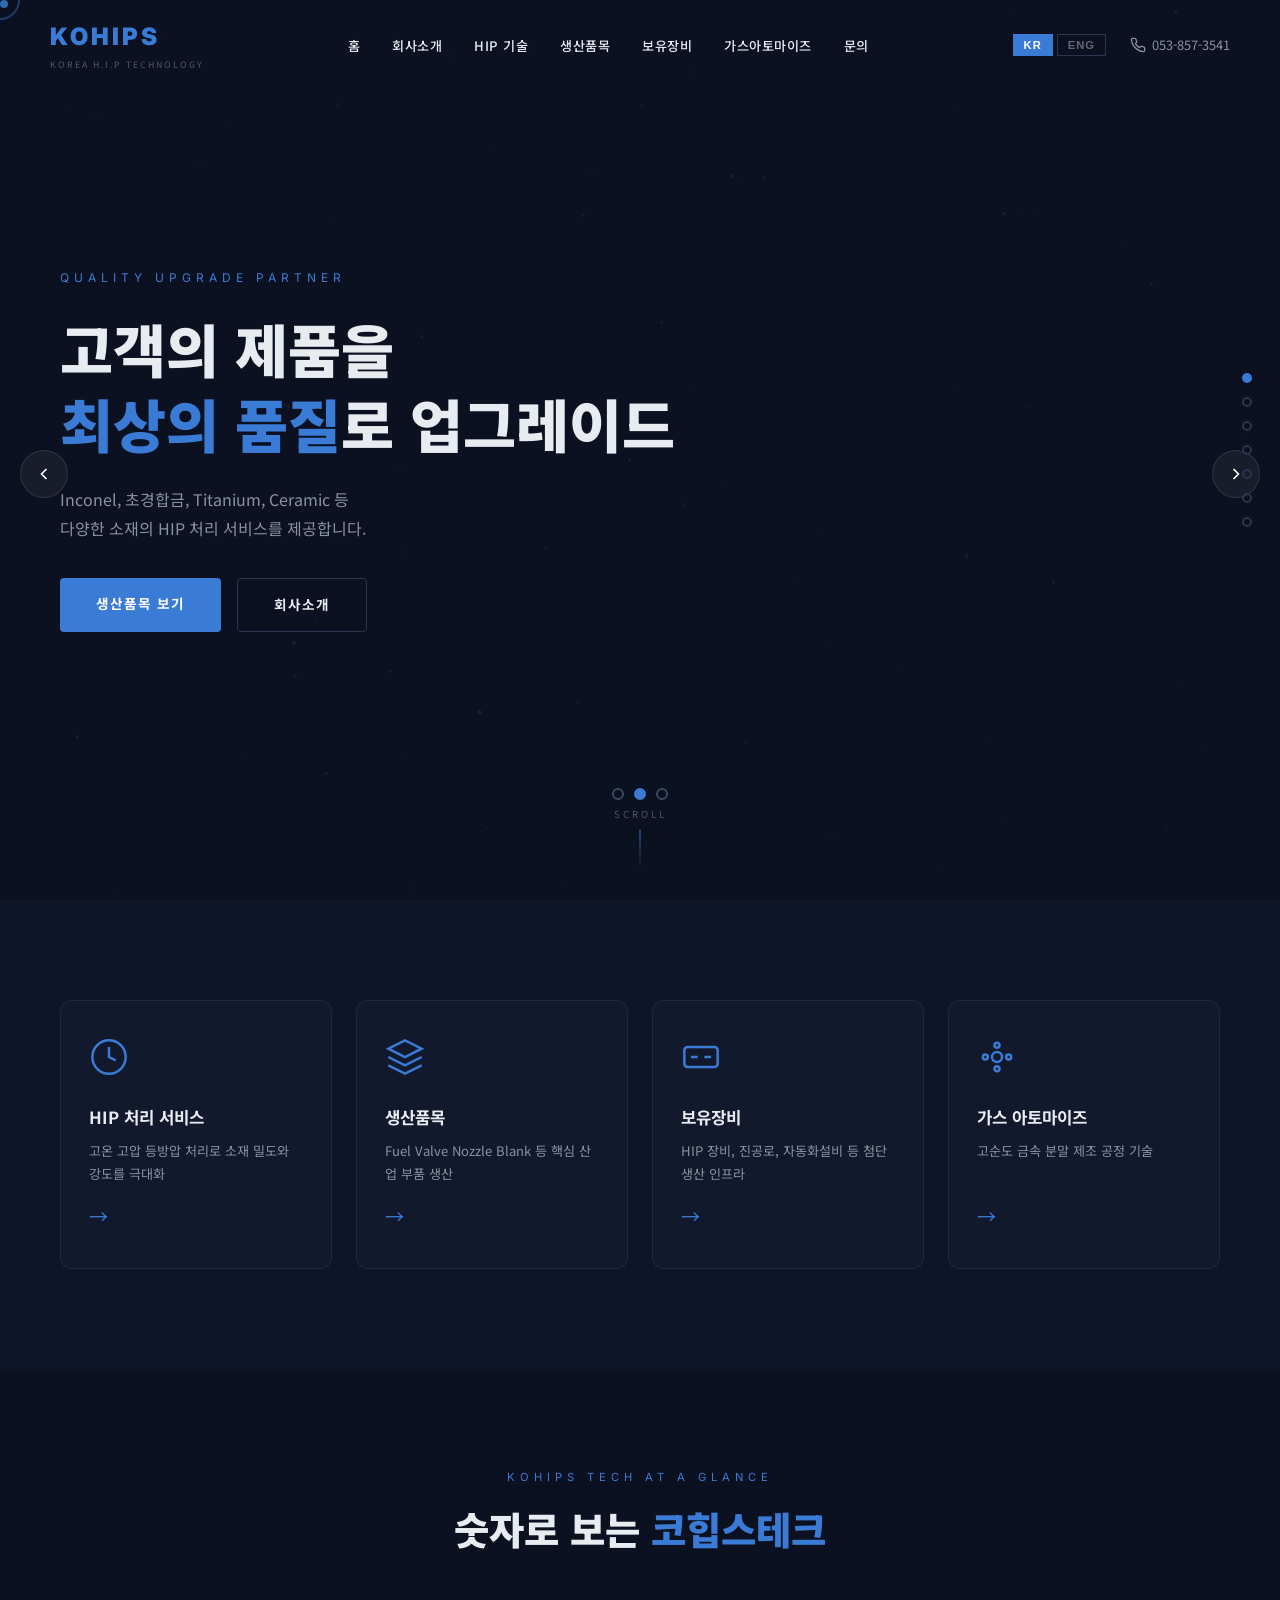
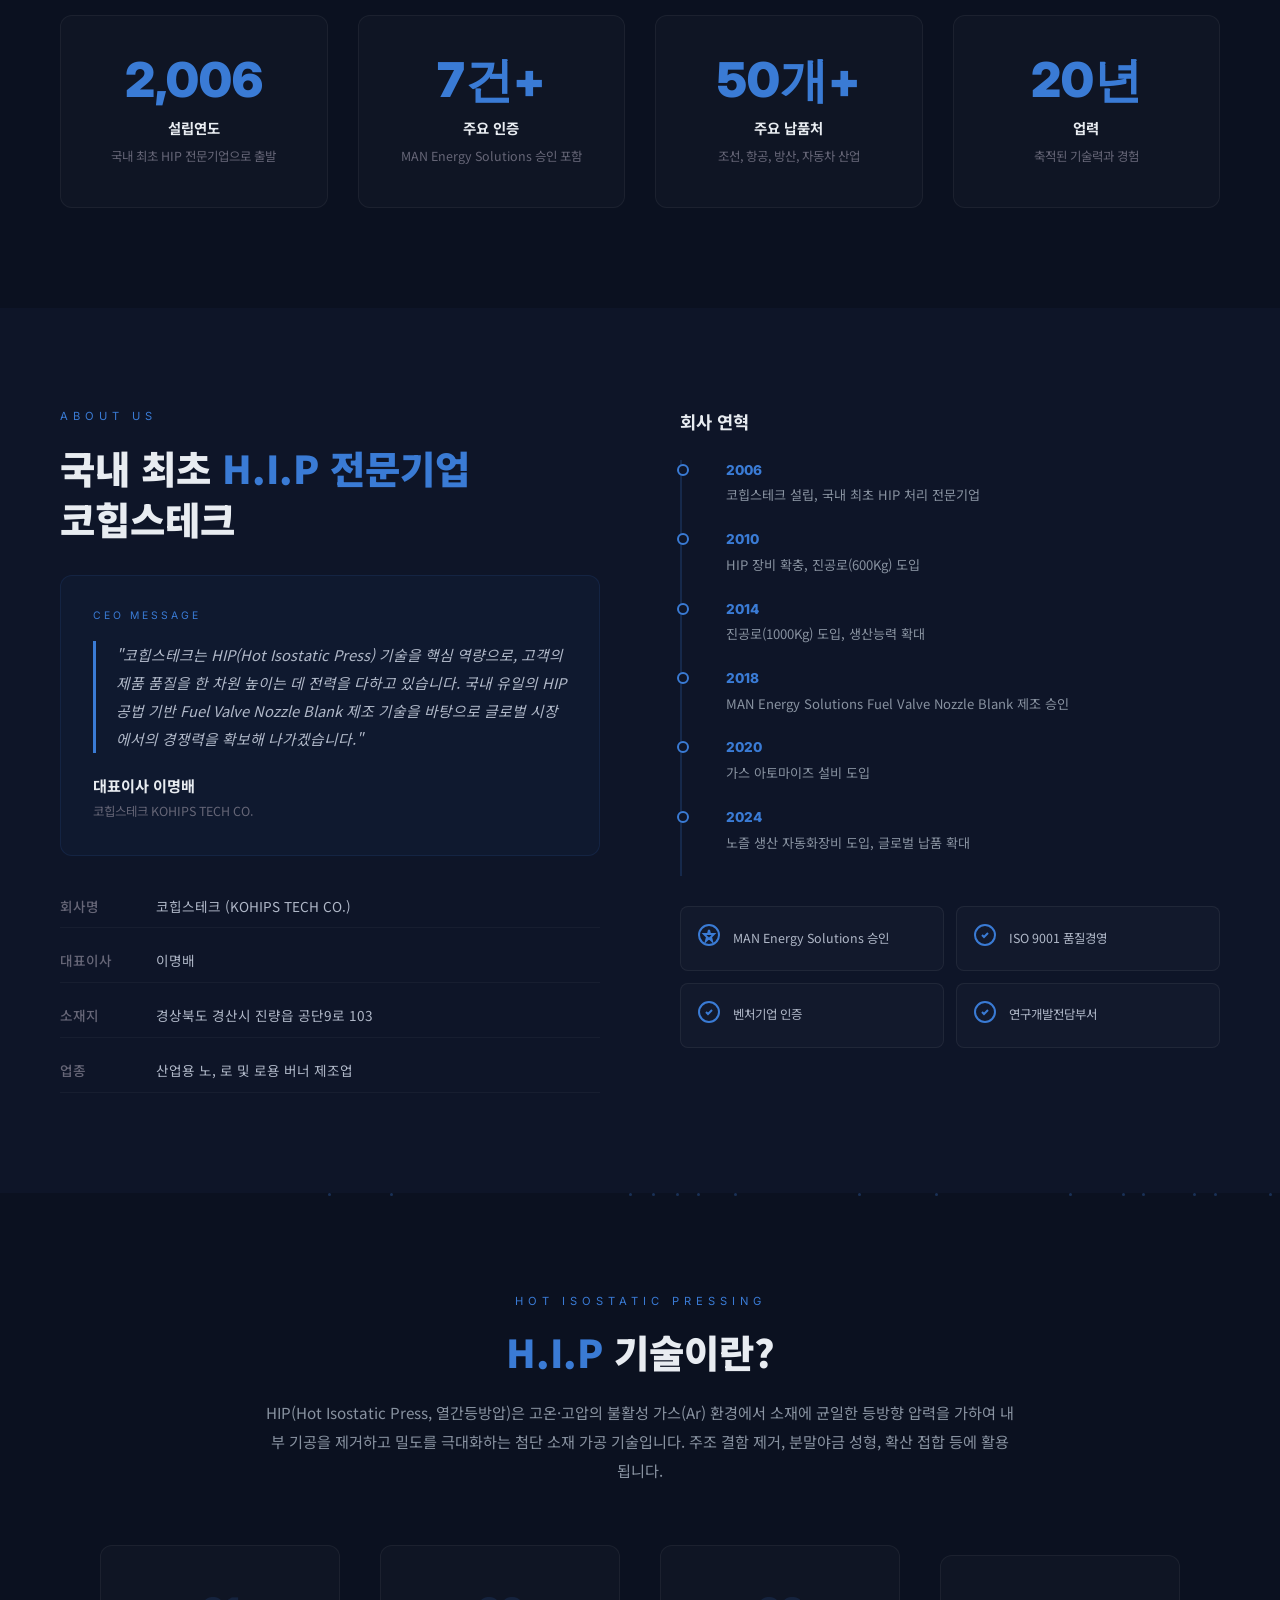
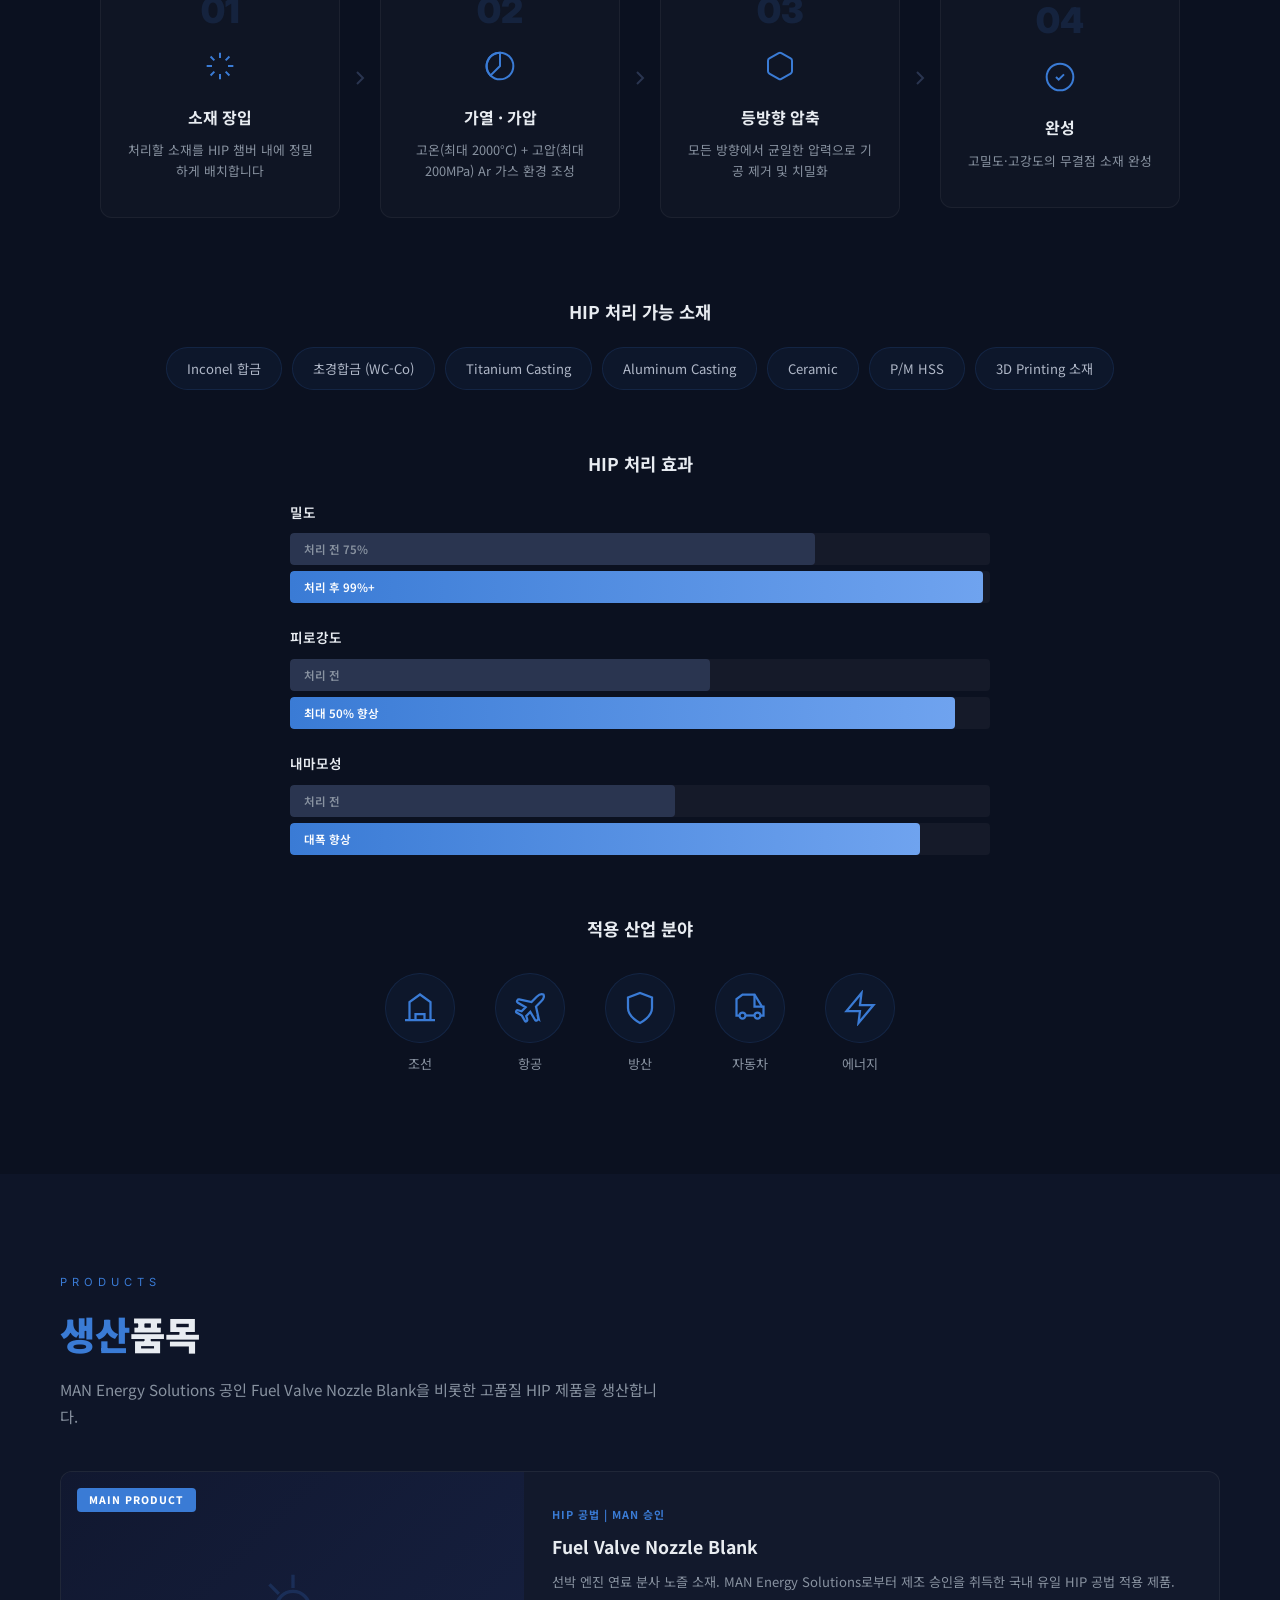
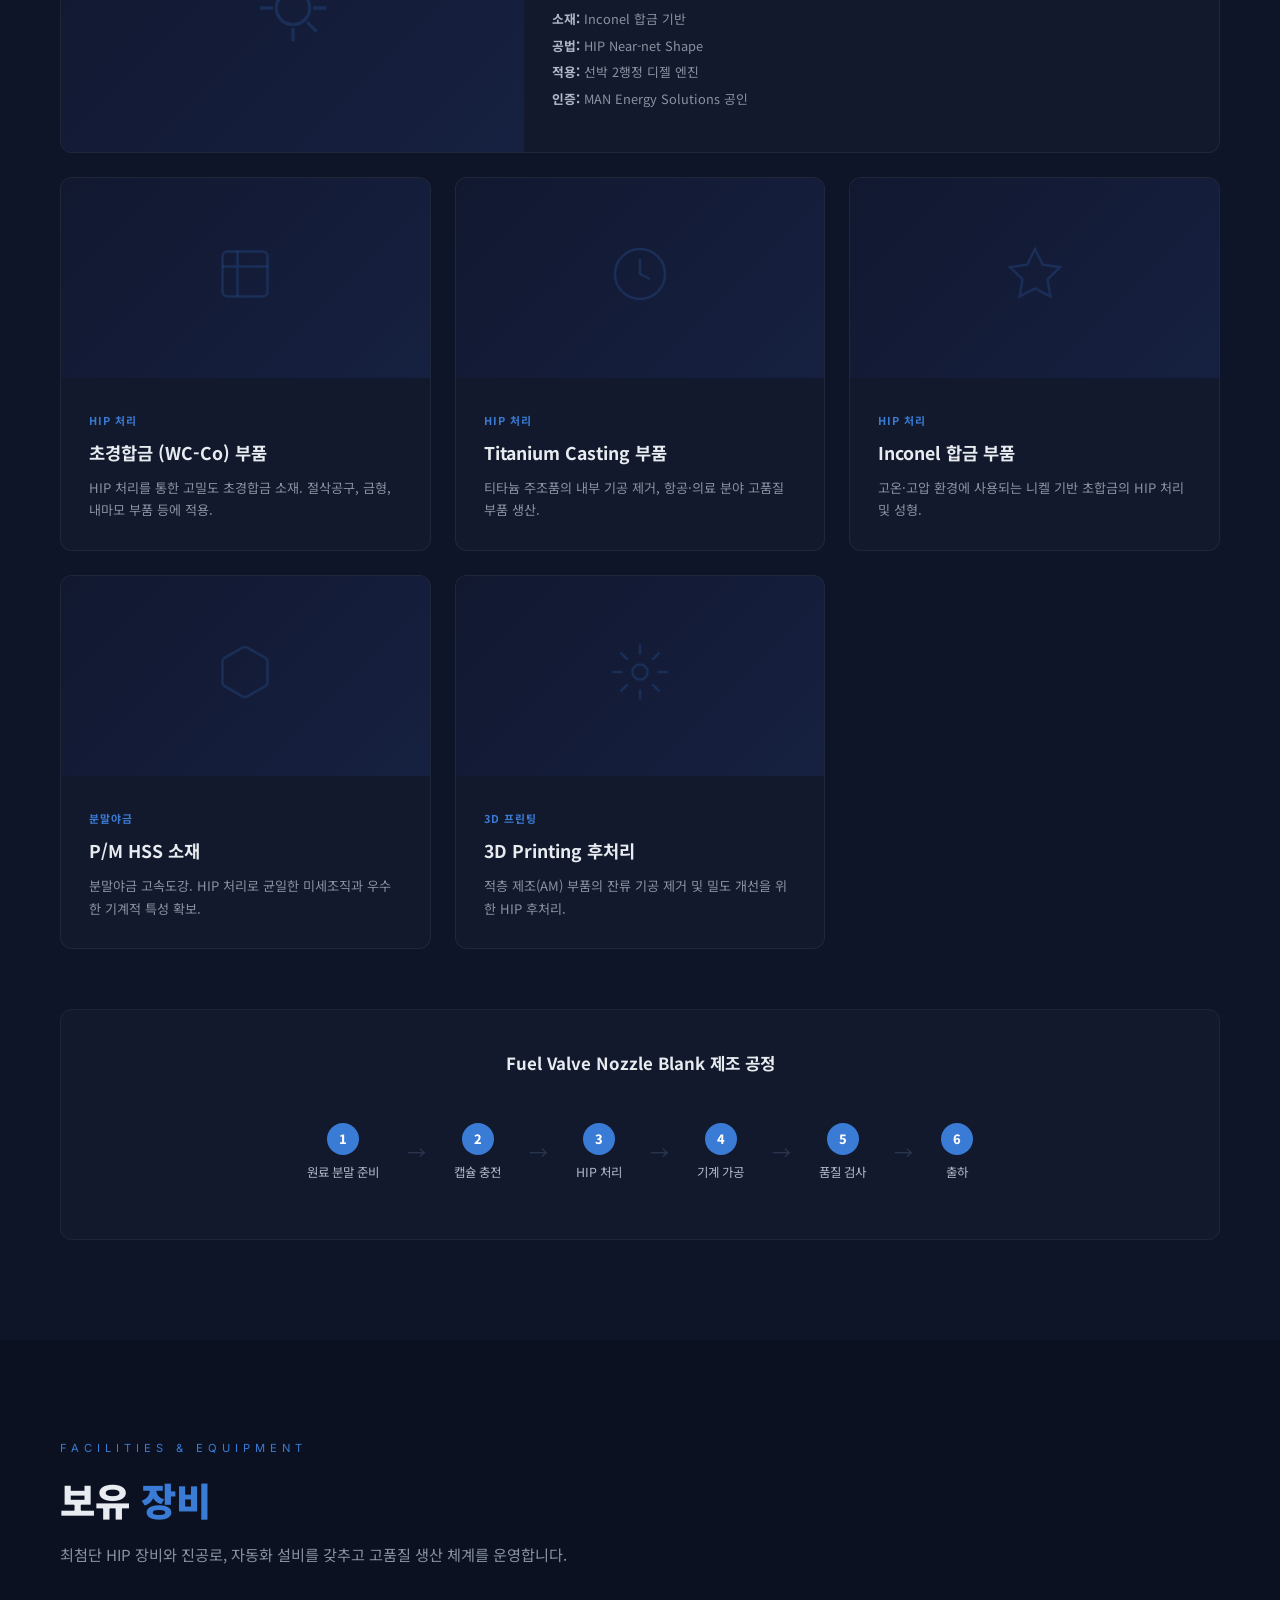
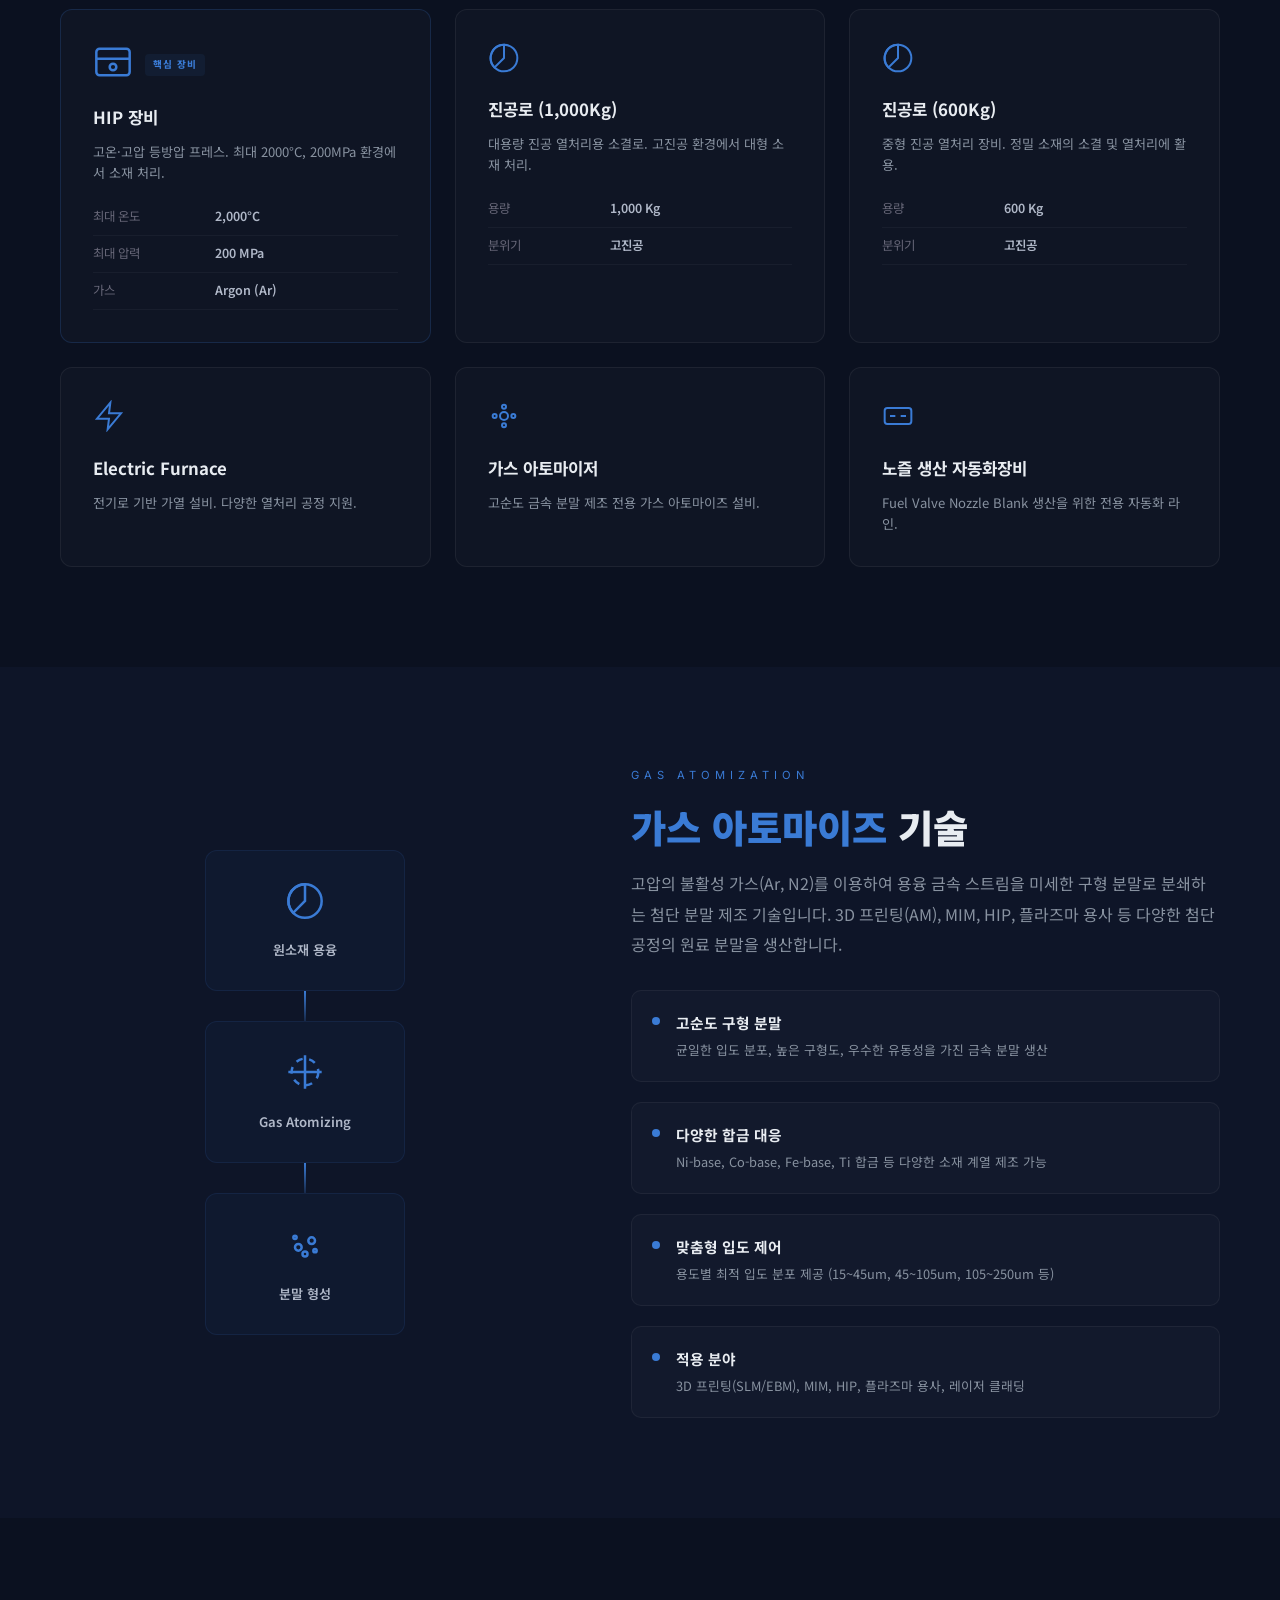
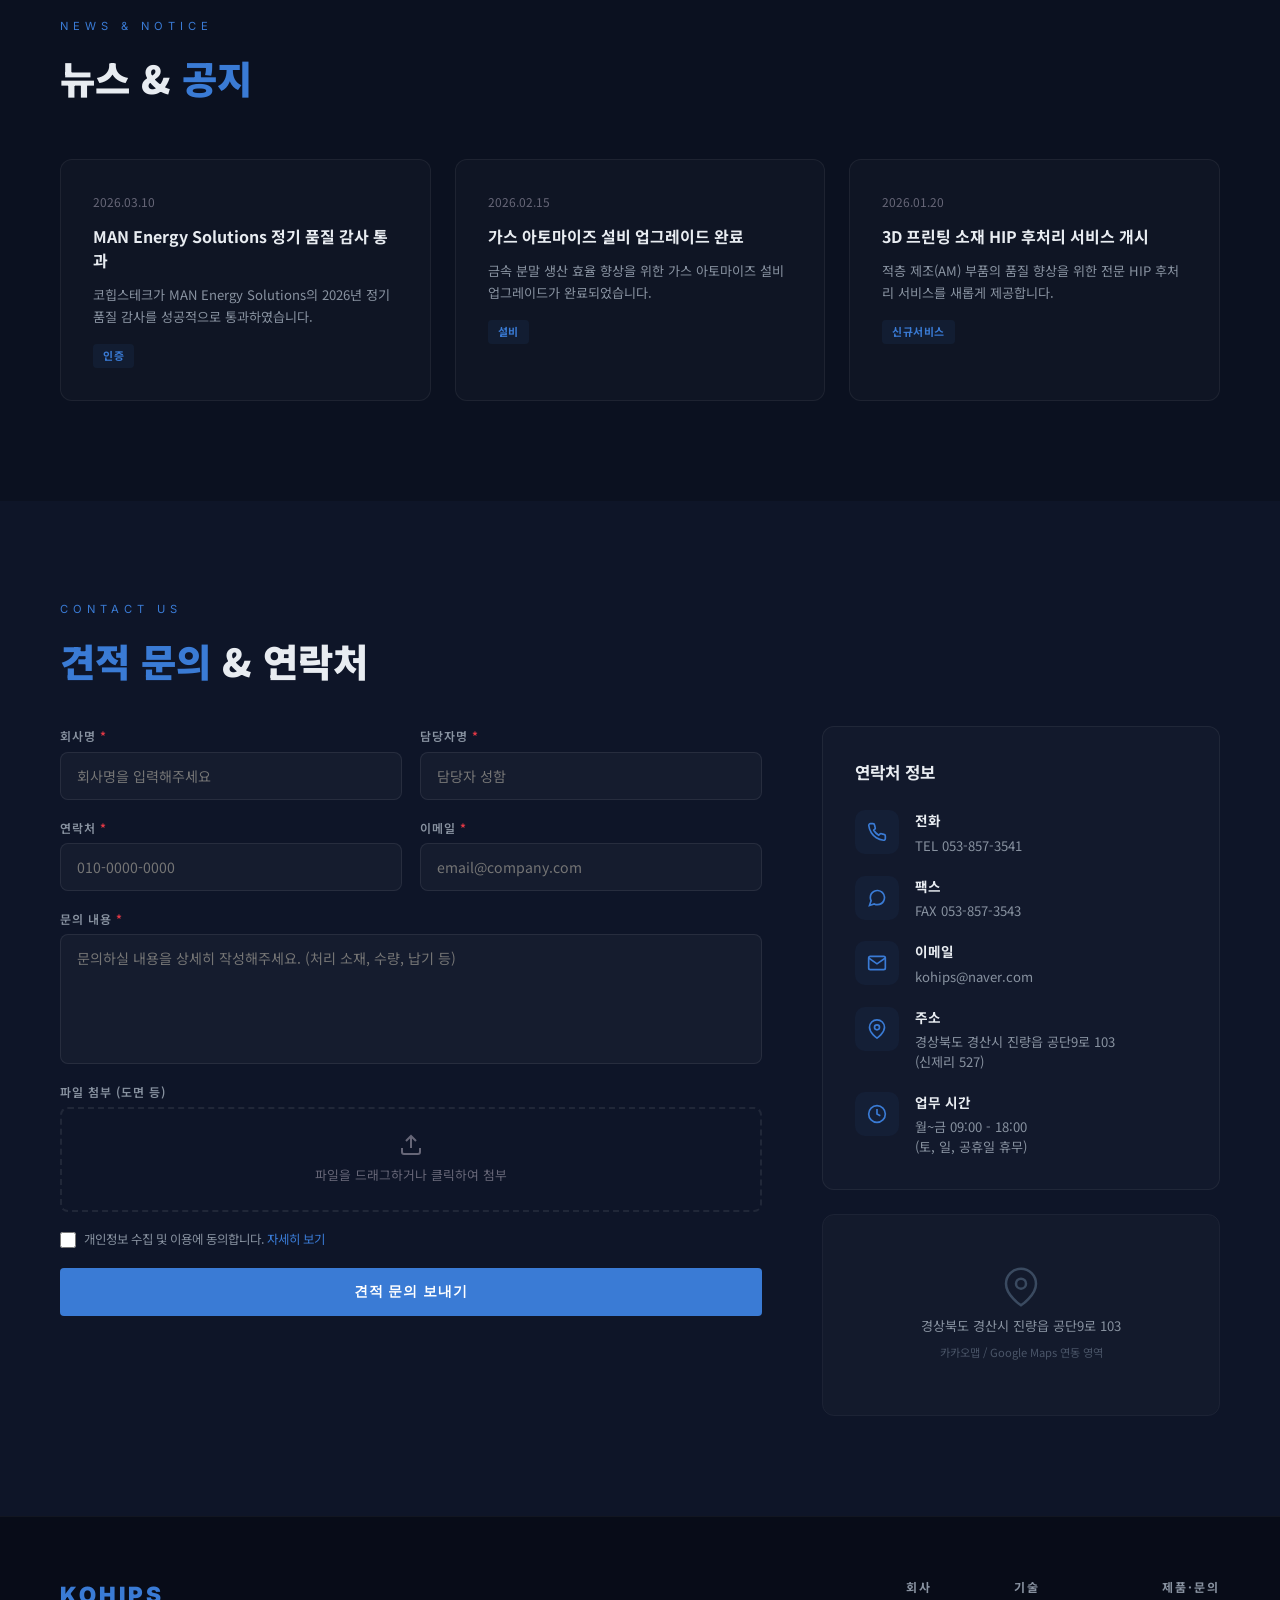
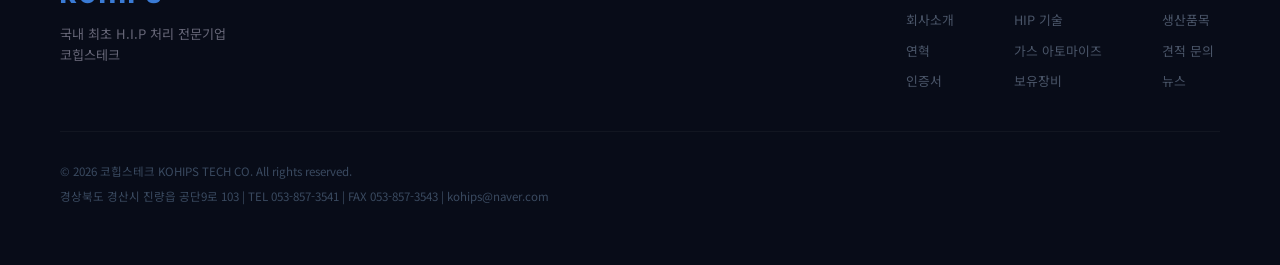
==== index.html @ af0e9eb0 "feat: add GA4 analytics tracking and SEO structured data Analytics (main.js): - Add gaEvent() helper" ====
<!DOCTYPE html>
<html lang="ko">
<head>
  <meta charset="UTF-8">
  <meta name="viewport" content="width=device-width, initial-scale=1.0">
  <title>코힙스테크 | 국내 최초 H.I.P 처리 전문기업 - KOHIPS TECH</title>
  <meta name="description" content="코힙스테크는 국내 최초 HIP(Hot Isostatic Press) 처리 전문기업입니다. Fuel Valve Nozzle Blank 생산, 가스아토마이즈, 진공로 운영.">
  <meta name="keywords" content="HIP처리, Hot Isostatic Press, 연료분사노즐, Fuel Valve Nozzle, 코힙스테크, 경산 제조, 가스아토마이즈">
  <meta property="og:title" content="코힙스테크 KOHIPS TECH - 국내 최초 HIP 전문기업">
  <meta property="og:description" content="HIP 처리, Fuel Valve Nozzle Blank, 가스아토마이즈 전문기업">
  <link rel="preconnect" href="https://fonts.googleapis.com">
  <link href="https://fonts.googleapis.com/css2?family=Noto+Sans+KR:wght@300;400;500;700;900&family=Inter:wght@300;400;500;600;700;800;900&display=swap" rel="stylesheet">
  <link rel="stylesheet" href="styles.css">
  <link rel="canonical" href="https://kohipstech.com">
  <meta property="og:url" content="https://kohipstech.com">
  <meta property="og:type" content="website">
  <meta property="og:image" content="https://kohipstech.com/assets/og-image.png">
  <meta property="og:locale" content="ko_KR">
  <meta name="robots" content="index, follow">

  <!-- Twitter Card -->
  <meta name="twitter:card" content="summary_large_image">
  <meta name="twitter:title" content="코힙스테크 KOHIPS TECH - 국내 최초 HIP 전문기업">
  <meta name="twitter:description" content="코힙스테크는 국내 최초 HIP(Hot Isostatic Press) 처리 전문기업입니다. Fuel Valve Nozzle Blank 생산, 가스아토마이즈, 진공로 운영.">
  <meta name="twitter:image" content="https://kohipstech.com/assets/og-image.png">
  <meta property="og:site_name" content="코힙스테크 KOHIPS TECH">

  <!-- JSON-LD Structured Data -->
  <script type="application/ld+json">
  {
    "@context": "https://schema.org",
    "@type": "LocalBusiness",
    "name": "코힙스테크 (KOHIPS TECH CO.)",
    "alternateName": "KOHIPS TECH",
    "url": "https://kohipstech.com",
    "logo": "https://kohipstech.com/assets/og-image.png",
    "image": "https://kohipstech.com/assets/og-image.png",
    "description": "국내 최초 HIP(Hot Isostatic Press) 처리 전문기업. Fuel Valve Nozzle Blank 생산, 가스아토마이즈, 진공로 운영.",
    "telephone": "+82-53-857-3541",
    "faxNumber": "+82-53-857-3543",
    "email": "kohips@naver.com",
    "address": {
      "@type": "PostalAddress",
      "streetAddress": "진량읍 공단9로 103 (신제리 527)",
      "addressLocality": "경산시",
      "addressRegion": "경상북도",
      "addressCountry": "KR"
    },
    "geo": {
      "@type": "GeoCoordinates",
      "latitude": 35.8284,
      "longitude": 128.7445
    },
    "sameAs": ["https://kohipstech.com"],
    "hasOfferCatalog": {
      "@type": "OfferCatalog",
      "name": "주요 서비스",
      "itemListElement": [
        { "@type": "Offer", "itemOffered": { "@type": "Service", "name": "HIP 처리 (Hot Isostatic Press)" } },
        { "@type": "Offer", "itemOffered": { "@type": "Service", "name": "Fuel Valve Nozzle Blank 생산" } },
        { "@type": "Offer", "itemOffered": { "@type": "Service", "name": "가스아토마이즈 (Gas Atomize)" } }
      ]
    }
  }
  </script>

  <!-- Google Analytics 4 -->
  <!-- TODO: G-XXXXXXXXXX 를 실제 GA4 측정 ID로 교체하세요 (https://analytics.google.com) -->
  <script async src="https://www.googletagmanager.com/gtag/js?id=G-XXXXXXXXXX"></script>
  <script>
    window.dataLayer = window.dataLayer || [];
    function gtag(){dataLayer.push(arguments);}
    gtag('js', new Date());
    gtag('config', 'G-XXXXXXXXXX', {
      page_title: document.title,
      page_location: window.location.href
    });
  </script>
</head>
<body>
  <!-- Loader -->
  <div class="loader" id="loader">
    <div class="loader-logo">KOHIPS</div>
    <div class="loader-sub">KOREA H.I.P TECHNOLOGY</div>
    <div class="loader-bar"><div class="loader-bar-fill" id="loaderFill"></div></div>
  </div>

  <!-- Custom Cursor -->
  <div class="cursor-dot" id="cursorDot"></div>
  <div class="cursor-ring" id="cursorRing"></div>

  <!-- Navigation -->
  <nav class="navbar" id="navbar">
    <a href="#hero" class="logo">
      <strong>KOHIPS</strong>
      <span>KOREA H.I.P TECHNOLOGY</span>
    </a>
    <ul class="nav-links">
      <li><a href="#hero" data-nav>홈</a></li>
      <li><a href="#about" data-nav>회사소개</a></li>
      <li><a href="#hip" data-nav>HIP 기술</a></li>
      <li><a href="#products" data-nav>생산품목</a></li>
      <li><a href="#equipment" data-nav>보유장비</a></li>
      <li><a href="#atomize" data-nav>가스아토마이즈</a></li>
      <li><a href="#contact" data-nav>문의</a></li>
    </ul>
    <div class="nav-right">
      <div class="lang-switch">
        <button class="lang-btn active">KR</button>
        <button class="lang-btn">ENG</button>
      </div>
      <div class="nav-phone">
        <svg width="16" height="16" viewBox="0 0 24 24" fill="none" stroke="currentColor" stroke-width="2"><path d="M22 16.92v3a2 2 0 01-2.18 2 19.79 19.79 0 01-8.63-3.07 19.5 19.5 0 01-6-6 19.79 19.79 0 01-3.07-8.67A2 2 0 014.11 2h3a2 2 0 012 1.72c.127.96.361 1.903.7 2.81a2 2 0 01-.45 2.11L8.09 9.91a16 16 0 006 6l1.27-1.27a2 2 0 012.11-.45c.907.339 1.85.573 2.81.7A2 2 0 0122 16.92z"/></svg>
        053-857-3541
      </div>
    </div>
    <div class="hamburger" id="hamburger">
      <span></span><span></span><span></span>
    </div>
  </nav>

  <!-- Mobile Menu -->
  <div class="mobile-menu" id="mobileMenu">
    <nav>
      <a href="#hero" onclick="closeMobile()">홈</a>
      <a href="#about" onclick="closeMobile()">회사소개</a>
      <a href="#hip" onclick="closeMobile()">HIP 기술</a>
      <a href="#products" onclick="closeMobile()">생산품목</a>
      <a href="#equipment" onclick="closeMobile()">보유장비</a>
      <a href="#atomize" onclick="closeMobile()">가스아토마이즈</a>
      <a href="#contact" onclick="closeMobile()">문의</a>
    </nav>
  </div>

  <!-- Side Dots -->
  <div class="side-dots" id="sideDots">
    <div class="side-dot active" data-target="hero"><span class="side-dot-label">홈</span></div>
    <div class="side-dot" data-target="about"><span class="side-dot-label">회사소개</span></div>
    <div class="side-dot" data-target="hip"><span class="side-dot-label">HIP 기술</span></div>
    <div class="side-dot" data-target="products"><span class="side-dot-label">생산품목</span></div>
    <div class="side-dot" data-target="equipment"><span class="side-dot-label">보유장비</span></div>
    <div class="side-dot" data-target="atomize"><span class="side-dot-label">가스아토마이즈</span></div>
    <div class="side-dot" data-target="contact"><span class="side-dot-label">문의</span></div>
  </div>

  <!-- ==================== HERO ==================== -->
  <section id="hero">
    <div class="hero-bg">
      <canvas id="heroCanvas"></canvas>
    </div>
    <div class="hero-overlay"></div>

    <!-- Hero Slider -->
    <div class="hero-slides">
      <div class="hero-slide active" data-slide="0">
        <div class="hero-content">
          <p class="hero-label reveal-hero">KOREA'S FIRST HIP SPECIALIST</p>
          <h1 class="hero-title reveal-hero">
            <span class="line">국내 최초</span>
            <span class="line"><em>H.I.P 처리</em> 전문기업</span>
          </h1>
          <p class="hero-desc reveal-hero">
            Hot Isostatic Press 기술로 소재의 한계를 넘어,<br>
            최고 품질의 산업용 부품을 생산합니다.
          </p>
          <div class="hero-cta reveal-hero">
            <a href="#contact" class="btn-primary magnetic">견적 문의하기</a>
            <a href="#hip" class="btn-outline magnetic">HIP 기술 알아보기</a>
          </div>
        </div>
      </div>
      <div class="hero-slide" data-slide="1">
        <div class="hero-content">
          <p class="hero-label">QUALITY UPGRADE PARTNER</p>
          <h1 class="hero-title">
            <span class="line">고객의 제품을</span>
            <span class="line"><em>최상의 품질</em>로 업그레이드</span>
          </h1>
          <p class="hero-desc">
            Inconel, 초경합금, Titanium, Ceramic 등<br>
            다양한 소재의 HIP 처리 서비스를 제공합니다.
          </p>
          <div class="hero-cta">
            <a href="#products" class="btn-primary magnetic">생산품목 보기</a>
            <a href="#about" class="btn-outline magnetic">회사소개</a>
          </div>
        </div>
      </div>
      <div class="hero-slide" data-slide="2">
        <div class="hero-content">
          <p class="hero-label">MAN ENERGY SOLUTIONS APPROVED</p>
          <h1 class="hero-title">
            <span class="line">MAN Energy Solutions 공인</span>
            <span class="line"><em>Fuel Valve Nozzle</em> Blank 생산</span>
          </h1>
          <p class="hero-desc">
            국내 유일 HIP 공법 적용 연료분사 노즐 블랭크 제조.<br>
            선박 엔진의 핵심 부품을 공급합니다.
          </p>
          <div class="hero-cta">
            <a href="#products" class="btn-primary magnetic">제품 상세보기</a>
            <a href="#contact" class="btn-outline magnetic">문의하기</a>
          </div>
        </div>
      </div>
    </div>

    <div class="hero-slider-nav">
      <button class="slider-dot active" data-slide="0"></button>
      <button class="slider-dot" data-slide="1"></button>
      <button class="slider-dot" data-slide="2"></button>
    </div>
    <button class="hero-arrow hero-arrow-left" id="heroPrev">
      <svg width="20" height="20" viewBox="0 0 24 24" fill="none" stroke="currentColor" stroke-width="2"><polyline points="15 18 9 12 15 6"/></svg>
    </button>
    <button class="hero-arrow hero-arrow-right" id="heroNext">
      <svg width="20" height="20" viewBox="0 0 24 24" fill="none" stroke="currentColor" stroke-width="2"><polyline points="9 18 15 12 9 6"/></svg>
    </button>
    <div class="hero-scroll">
      <span>SCROLL</span>
      <div class="scroll-line"></div>
    </div>
  </section>

  <!-- ==================== SERVICE CARDS ==================== -->
  <section id="services" class="section-compact">
    <div class="section-inner">
      <div class="service-cards">
        <a href="#hip" class="service-card reveal">
          <div class="service-icon">
            <svg width="40" height="40" viewBox="0 0 24 24" fill="none" stroke="currentColor" stroke-width="1.5"><circle cx="12" cy="12" r="10"/><path d="M12 6v6l4 2"/></svg>
          </div>
          <h3>HIP 처리 서비스</h3>
          <p>고온 고압 등방압 처리로 소재 밀도와 강도를 극대화</p>
          <span class="service-arrow">&rarr;</span>
        </a>
        <a href="#products" class="service-card reveal reveal-delay-1">
          <div class="service-icon">
            <svg width="40" height="40" viewBox="0 0 24 24" fill="none" stroke="currentColor" stroke-width="1.5"><path d="M12 2L2 7l10 5 10-5-10-5z"/><path d="M2 17l10 5 10-5"/><path d="M2 12l10 5 10-5"/></svg>
          </div>
          <h3>생산품목</h3>
          <p>Fuel Valve Nozzle Blank 등 핵심 산업 부품 생산</p>
          <span class="service-arrow">&rarr;</span>
        </a>
        <a href="#equipment" class="service-card reveal reveal-delay-2">
          <div class="service-icon">
            <svg width="40" height="40" viewBox="0 0 24 24" fill="none" stroke="currentColor" stroke-width="1.5"><rect x="2" y="6" width="20" height="12" rx="2"/><path d="M6 12h4"/><path d="M14 12h4"/></svg>
          </div>
          <h3>보유장비</h3>
          <p>HIP 장비, 진공로, 자동화설비 등 첨단 생산 인프라</p>
          <span class="service-arrow">&rarr;</span>
        </a>
        <a href="#atomize" class="service-card reveal reveal-delay-3">
          <div class="service-icon">
            <svg width="40" height="40" viewBox="0 0 24 24" fill="none" stroke="currentColor" stroke-width="1.5"><circle cx="12" cy="12" r="3"/><circle cx="12" cy="5" r="1.5"/><circle cx="19" cy="12" r="1.5"/><circle cx="5" cy="12" r="1.5"/><circle cx="12" cy="19" r="1.5"/></svg>
          </div>
          <h3>가스 아토마이즈</h3>
          <p>고순도 금속 분말 제조 공정 기술</p>
          <span class="service-arrow">&rarr;</span>
        </a>
      </div>
    </div>
  </section>

  <!-- ==================== NUMBERS ==================== -->
  <section id="numbers" class="section-compact">
    <div class="section-inner">
      <div class="numbers-header">
        <p class="section-label reveal">KOHIPS TECH AT A GLANCE</p>
        <h2 class="section-title reveal reveal-delay-1">숫자로 보는 <em>코힙스테크</em></h2>
      </div>
      <div class="numbers-grid">
        <div class="number-item reveal">
          <div class="number-value" data-count="2006">0</div>
          <div class="number-label">설립연도</div>
          <div class="number-desc">국내 최초 HIP 전문기업으로 출발</div>
        </div>
        <div class="number-item reveal reveal-delay-1">
          <div class="number-value" data-count="7" data-suffix="건+">0</div>
          <div class="number-label">주요 인증</div>
          <div class="number-desc">MAN Energy Solutions 승인 포함</div>
        </div>
        <div class="number-item reveal reveal-delay-2">
          <div class="number-value" data-count="50" data-suffix="개+">0</div>
          <div class="number-label">주요 납품처</div>
          <div class="number-desc">조선, 항공, 방산, 자동차 산업</div>
        </div>
        <div class="number-item reveal reveal-delay-3">
          <div class="number-value" data-count="20" data-suffix="년">0</div>
          <div class="number-label">업력</div>
          <div class="number-desc">축적된 기술력과 경험</div>
        </div>
      </div>
    </div>
  </section>

  <!-- ==================== ABOUT ==================== -->
  <section id="about">
    <div class="section-inner">
      <div class="about-grid">
        <div class="about-left">
          <p class="section-label reveal">ABOUT US</p>
          <h2 class="section-title reveal reveal-delay-1">
            국내 최초 <em>H.I.P 전문기업</em><br>코힙스테크
          </h2>
          <div class="about-ceo reveal reveal-delay-2">
            <div class="ceo-badge">CEO MESSAGE</div>
            <blockquote>
              "코힙스테크는 HIP(Hot Isostatic Press) 기술을 핵심 역량으로,
              고객의 제품 품질을 한 차원 높이는 데 전력을 다하고 있습니다.
              국내 유일의 HIP 공법 기반 Fuel Valve Nozzle Blank 제조 기술을 바탕으로
              글로벌 시장에서의 경쟁력을 확보해 나가겠습니다."
            </blockquote>
            <div class="ceo-name">
              <strong>대표이사 이명배</strong>
              <span>코힙스테크 KOHIPS TECH CO.</span>
            </div>
          </div>
          <div class="about-info reveal reveal-delay-3">
            <div class="info-item">
              <span class="info-label">회사명</span>
              <span class="info-value">코힙스테크 (KOHIPS TECH CO.)</span>
            </div>
            <div class="info-item">
              <span class="info-label">대표이사</span>
              <span class="info-value">이명배</span>
            </div>
            <div class="info-item">
              <span class="info-label">소재지</span>
              <span class="info-value">경상북도 경산시 진량읍 공단9로 103</span>
            </div>
            <div class="info-item">
              <span class="info-label">업종</span>
              <span class="info-value">산업용 노, 로 및 로용 버너 제조업</span>
            </div>
          </div>
        </div>
        <div class="about-right">
          <!-- Timeline -->
          <div class="timeline reveal reveal-delay-2">
            <h3 class="timeline-title">회사 연혁</h3>
            <div class="timeline-track">
              <div class="timeline-item">
                <div class="timeline-year">2006</div>
                <div class="timeline-content">코힙스테크 설립, 국내 최초 HIP 처리 전문기업</div>
              </div>
              <div class="timeline-item">
                <div class="timeline-year">2010</div>
                <div class="timeline-content">HIP 장비 확충, 진공로(600Kg) 도입</div>
              </div>
              <div class="timeline-item">
                <div class="timeline-year">2014</div>
                <div class="timeline-content">진공로(1000Kg) 도입, 생산능력 확대</div>
              </div>
              <div class="timeline-item">
                <div class="timeline-year">2018</div>
                <div class="timeline-content">MAN Energy Solutions Fuel Valve Nozzle Blank 제조 승인</div>
              </div>
              <div class="timeline-item">
                <div class="timeline-year">2020</div>
                <div class="timeline-content">가스 아토마이즈 설비 도입</div>
              </div>
              <div class="timeline-item">
                <div class="timeline-year">2024</div>
                <div class="timeline-content">노즐 생산 자동화장비 도입, 글로벌 납품 확대</div>
              </div>
            </div>
          </div>
          <!-- Certifications -->
          <div class="cert-grid reveal reveal-delay-3">
            <div class="cert-card">
              <div class="cert-icon">
                <svg width="24" height="24" viewBox="0 0 24 24" fill="none" stroke="currentColor" stroke-width="2"><path d="M12 15l-3 3 1-4-3-3h4L12 7l1 4h4l-3 3 1 4z"/><circle cx="12" cy="12" r="10"/></svg>
              </div>
              <span>MAN Energy Solutions 승인</span>
            </div>
            <div class="cert-card">
              <div class="cert-icon">
                <svg width="24" height="24" viewBox="0 0 24 24" fill="none" stroke="currentColor" stroke-width="2"><path d="M9 12l2 2 4-4"/><circle cx="12" cy="12" r="10"/></svg>
              </div>
              <span>ISO 9001 품질경영</span>
            </div>
            <div class="cert-card">
              <div class="cert-icon">
                <svg width="24" height="24" viewBox="0 0 24 24" fill="none" stroke="currentColor" stroke-width="2"><path d="M9 12l2 2 4-4"/><circle cx="12" cy="12" r="10"/></svg>
              </div>
              <span>벤처기업 인증</span>
            </div>
            <div class="cert-card">
              <div class="cert-icon">
                <svg width="24" height="24" viewBox="0 0 24 24" fill="none" stroke="currentColor" stroke-width="2"><path d="M9 12l2 2 4-4"/><circle cx="12" cy="12" r="10"/></svg>
              </div>
              <span>연구개발전담부서</span>
            </div>
          </div>
        </div>
      </div>
    </div>
  </section>

  <!-- ==================== HIP TECHNOLOGY ==================== -->
  <section id="hip">
    <div class="floating-particles" id="hipParticles"></div>
    <div class="section-inner">
      <div class="hip-header">
        <p class="section-label reveal">HOT ISOSTATIC PRESSING</p>
        <h2 class="section-title reveal reveal-delay-1"><em>H.I.P</em> 기술이란?</h2>
        <p class="hip-desc reveal reveal-delay-2">
          HIP(Hot Isostatic Press, 열간등방압)은 고온·고압의 불활성 가스(Ar) 환경에서
          소재에 균일한 등방향 압력을 가하여 내부 기공을 제거하고 밀도를 극대화하는
          첨단 소재 가공 기술입니다. 주조 결함 제거, 분말야금 성형, 확산 접합 등에 활용됩니다.
        </p>
      </div>

      <!-- HIP Process Steps -->
      <div class="hip-process">
        <div class="hip-step reveal">
          <div class="hip-step-num">01</div>
          <div class="hip-step-icon-wrap">
            <svg width="32" height="32" viewBox="0 0 24 24" fill="none" stroke="currentColor" stroke-width="1.5"><path d="M12 2v4M12 18v4M4.93 4.93l2.83 2.83M16.24 16.24l2.83 2.83M2 12h4M18 12h4M4.93 19.07l2.83-2.83M16.24 7.76l2.83-2.83"/></svg>
          </div>
          <h3>소재 장입</h3>
          <p>처리할 소재를 HIP 챔버 내에 정밀하게 배치합니다</p>
        </div>
        <div class="hip-step-arrow reveal reveal-delay-1">
          <svg width="24" height="24" viewBox="0 0 24 24" fill="none" stroke="currentColor" stroke-width="2"><polyline points="9 18 15 12 9 6"/></svg>
        </div>
        <div class="hip-step reveal reveal-delay-1">
          <div class="hip-step-num">02</div>
          <div class="hip-step-icon-wrap">
            <svg width="32" height="32" viewBox="0 0 24 24" fill="none" stroke="currentColor" stroke-width="1.5"><path d="M12 2a10 10 0 00-7.07 17.07L12 12V2z"/><circle cx="12" cy="12" r="10"/></svg>
          </div>
          <h3>가열 · 가압</h3>
          <p>고온(최대 2000°C) + 고압(최대 200MPa) Ar 가스 환경 조성</p>
        </div>
        <div class="hip-step-arrow reveal reveal-delay-2">
          <svg width="24" height="24" viewBox="0 0 24 24" fill="none" stroke="currentColor" stroke-width="2"><polyline points="9 18 15 12 9 6"/></svg>
        </div>
        <div class="hip-step reveal reveal-delay-2">
          <div class="hip-step-num">03</div>
          <div class="hip-step-icon-wrap">
            <svg width="32" height="32" viewBox="0 0 24 24" fill="none" stroke="currentColor" stroke-width="1.5"><path d="M21 16V8a2 2 0 00-1-1.73l-7-4a2 2 0 00-2 0l-7 4A2 2 0 003 8v8a2 2 0 001 1.73l7 4a2 2 0 002 0l7-4A2 2 0 0021 16z"/></svg>
          </div>
          <h3>등방향 압축</h3>
          <p>모든 방향에서 균일한 압력으로 기공 제거 및 치밀화</p>
        </div>
        <div class="hip-step-arrow reveal reveal-delay-3">
          <svg width="24" height="24" viewBox="0 0 24 24" fill="none" stroke="currentColor" stroke-width="2"><polyline points="9 18 15 12 9 6"/></svg>
        </div>
        <div class="hip-step reveal reveal-delay-3">
          <div class="hip-step-num">04</div>
          <div class="hip-step-icon-wrap">
            <svg width="32" height="32" viewBox="0 0 24 24" fill="none" stroke="currentColor" stroke-width="1.5"><path d="M9 12l2 2 4-4"/><circle cx="12" cy="12" r="10"/></svg>
          </div>
          <h3>완성</h3>
          <p>고밀도·고강도의 무결점 소재 완성</p>
        </div>
      </div>

      <!-- Treatable Materials -->
      <div class="hip-materials">
        <h3 class="reveal">HIP 처리 가능 소재</h3>
        <div class="material-tags reveal reveal-delay-1">
          <span class="material-tag">Inconel 합금</span>
          <span class="material-tag">초경합금 (WC-Co)</span>
          <span class="material-tag">Titanium Casting</span>
          <span class="material-tag">Aluminum Casting</span>
          <span class="material-tag">Ceramic</span>
          <span class="material-tag">P/M HSS</span>
          <span class="material-tag">3D Printing 소재</span>
        </div>
      </div>

      <!-- Before/After -->
      <div class="hip-comparison reveal">
        <h3>HIP 처리 효과</h3>
        <div class="comparison-grid">
          <div class="comparison-item">
            <div class="comparison-bar-wrap">
              <div class="comparison-label">밀도</div>
              <div class="comparison-bars">
                <div class="bar-before"><div class="bar-fill" style="width:75%">처리 전 75%</div></div>
                <div class="bar-after"><div class="bar-fill" style="width:99%">처리 후 99%+</div></div>
              </div>
            </div>
          </div>
          <div class="comparison-item">
            <div class="comparison-bar-wrap">
              <div class="comparison-label">피로강도</div>
              <div class="comparison-bars">
                <div class="bar-before"><div class="bar-fill" style="width:60%">처리 전</div></div>
                <div class="bar-after"><div class="bar-fill" style="width:95%">최대 50% 향상</div></div>
              </div>
            </div>
          </div>
          <div class="comparison-item">
            <div class="comparison-bar-wrap">
              <div class="comparison-label">내마모성</div>
              <div class="comparison-bars">
                <div class="bar-before"><div class="bar-fill" style="width:55%">처리 전</div></div>
                <div class="bar-after"><div class="bar-fill" style="width:90%">대폭 향상</div></div>
              </div>
            </div>
          </div>
        </div>
      </div>

      <!-- Application Industries -->
      <div class="hip-industries reveal">
        <h3>적용 산업 분야</h3>
        <div class="industry-icons">
          <div class="industry-item">
            <div class="industry-icon">
              <svg width="36" height="36" viewBox="0 0 24 24" fill="none" stroke="currentColor" stroke-width="1.5"><path d="M2 20h20M5 20V8l7-5 7 5v12"/><path d="M9 20v-4h6v4"/></svg>
            </div>
            <span>조선</span>
          </div>
          <div class="industry-item">
            <div class="industry-icon">
              <svg width="36" height="36" viewBox="0 0 24 24" fill="none" stroke="currentColor" stroke-width="1.5"><path d="M17.8 19.2L16 11l3.5-3.5C21 6 21.5 4 21 3c-1-.5-3 0-4.5 1.5L13 8 4.8 6.2c-.5-.1-.9.1-1.1.5l-.3.5c-.2.4-.1.9.3 1.1l5.4 3.2-2.7 2.7L4 13.5c-.4-.1-.8 0-1 .3l-.2.3c-.2.3-.1.7.2.9l3.6 2.1 2.1 3.6c.2.3.6.4.9.2l.3-.2c.3-.2.4-.6.3-1l-.7-2.4 2.7-2.7 3.2 5.4c.2.4.7.5 1.1.3l.5-.3c.4-.2.6-.6.5-1.1z"/></svg>
            </div>
            <span>항공</span>
          </div>
          <div class="industry-item">
            <div class="industry-icon">
              <svg width="36" height="36" viewBox="0 0 24 24" fill="none" stroke="currentColor" stroke-width="1.5"><path d="M12 22s8-4 8-10V5l-8-3-8 3v7c0 6 8 10 8 10z"/></svg>
            </div>
            <span>방산</span>
          </div>
          <div class="industry-item">
            <div class="industry-icon">
              <svg width="36" height="36" viewBox="0 0 24 24" fill="none" stroke="currentColor" stroke-width="1.5"><circle cx="7" cy="17" r="2"/><circle cx="17" cy="17" r="2"/><path d="M5 17H3V6l4-3h8l5 8h1v6h-2"/><path d="M9 17h6"/><path d="M15 3v8h5"/></svg>
            </div>
            <span>자동차</span>
          </div>
          <div class="industry-item">
            <div class="industry-icon">
              <svg width="36" height="36" viewBox="0 0 24 24" fill="none" stroke="currentColor" stroke-width="1.5"><path d="M13 2L3 14h9l-1 8 10-12h-9l1-8z"/></svg>
            </div>
            <span>에너지</span>
          </div>
        </div>
      </div>
    </div>
  </section>

  <!-- ==================== PRODUCTS ==================== -->
  <section id="products">
    <div class="section-inner">
      <p class="section-label reveal">PRODUCTS</p>
      <h2 class="section-title reveal reveal-delay-1"><em>생산</em>품목</h2>
      <p class="section-desc reveal reveal-delay-2">
        MAN Energy Solutions 공인 Fuel Valve Nozzle Blank을 비롯한 고품질 HIP 제품을 생산합니다.
      </p>

      <div class="products-grid">
        <!-- Main Product -->
        <div class="product-card product-featured reveal">
          <div class="product-thumb">
            <div class="product-badge">MAIN PRODUCT</div>
            <div class="product-visual">
              <svg width="80" height="80" viewBox="0 0 24 24" fill="none" stroke="currentColor" stroke-width="1"><path d="M12 2v4M12 18v4M4.93 4.93l2.83 2.83M16.24 16.24l2.83 2.83M2 12h4M18 12h4"/><circle cx="12" cy="12" r="5"/></svg>
            </div>
          </div>
          <div class="product-info">
            <span class="product-tag">HIP 공법 | MAN 승인</span>
            <h3>Fuel Valve Nozzle Blank</h3>
            <p>선박 엔진 연료 분사 노즐 소재. MAN Energy Solutions로부터 제조 승인을 취득한 국내 유일 HIP 공법 적용 제품.</p>
            <ul class="product-specs">
              <li><strong>소재:</strong> Inconel 합금 기반</li>
              <li><strong>공법:</strong> HIP Near-net Shape</li>
              <li><strong>적용:</strong> 선박 2행정 디젤 엔진</li>
              <li><strong>인증:</strong> MAN Energy Solutions 공인</li>
            </ul>
          </div>
        </div>

        <div class="product-card reveal reveal-delay-1">
          <div class="product-thumb">
            <div class="product-visual">
              <svg width="60" height="60" viewBox="0 0 24 24" fill="none" stroke="currentColor" stroke-width="1"><rect x="3" y="3" width="18" height="18" rx="2"/><path d="M3 9h18M9 3v18"/></svg>
            </div>
          </div>
          <div class="product-info">
            <span class="product-tag">HIP 처리</span>
            <h3>초경합금 (WC-Co) 부품</h3>
            <p>HIP 처리를 통한 고밀도 초경합금 소재. 절삭공구, 금형, 내마모 부품 등에 적용.</p>
          </div>
        </div>

        <div class="product-card reveal reveal-delay-2">
          <div class="product-thumb">
            <div class="product-visual">
              <svg width="60" height="60" viewBox="0 0 24 24" fill="none" stroke="currentColor" stroke-width="1"><circle cx="12" cy="12" r="10"/><path d="M12 6v6l4 2"/></svg>
            </div>
          </div>
          <div class="product-info">
            <span class="product-tag">HIP 처리</span>
            <h3>Titanium Casting 부품</h3>
            <p>티타늄 주조품의 내부 기공 제거, 항공·의료 분야 고품질 부품 생산.</p>
          </div>
        </div>

        <div class="product-card reveal reveal-delay-1">
          <div class="product-thumb">
            <div class="product-visual">
              <svg width="60" height="60" viewBox="0 0 24 24" fill="none" stroke="currentColor" stroke-width="1"><polygon points="12 2 15.09 8.26 22 9.27 17 14.14 18.18 21.02 12 17.77 5.82 21.02 7 14.14 2 9.27 8.91 8.26 12 2"/></svg>
            </div>
          </div>
          <div class="product-info">
            <span class="product-tag">HIP 처리</span>
            <h3>Inconel 합금 부품</h3>
            <p>고온·고압 환경에 사용되는 니켈 기반 초합금의 HIP 처리 및 성형.</p>
          </div>
        </div>

        <div class="product-card reveal reveal-delay-2">
          <div class="product-thumb">
            <div class="product-visual">
              <svg width="60" height="60" viewBox="0 0 24 24" fill="none" stroke="currentColor" stroke-width="1"><path d="M21 16V8a2 2 0 00-1-1.73l-7-4a2 2 0 00-2 0l-7 4A2 2 0 003 8v8a2 2 0 001 1.73l7 4a2 2 0 002 0l7-4A2 2 0 0021 16z"/></svg>
            </div>
          </div>
          <div class="product-info">
            <span class="product-tag">분말야금</span>
            <h3>P/M HSS 소재</h3>
            <p>분말야금 고속도강. HIP 처리로 균일한 미세조직과 우수한 기계적 특성 확보.</p>
          </div>
        </div>

        <div class="product-card reveal reveal-delay-3">
          <div class="product-thumb">
            <div class="product-visual">
              <svg width="60" height="60" viewBox="0 0 24 24" fill="none" stroke="currentColor" stroke-width="1"><circle cx="12" cy="12" r="3"/><path d="M12 1v4M12 19v4M4.22 4.22l2.83 2.83M16.95 16.95l2.83 2.83M1 12h4M19 12h4M4.22 19.78l2.83-2.83M16.95 7.05l2.83-2.83"/></svg>
            </div>
          </div>
          <div class="product-info">
            <span class="product-tag">3D 프린팅</span>
            <h3>3D Printing 후처리</h3>
            <p>적층 제조(AM) 부품의 잔류 기공 제거 및 밀도 개선을 위한 HIP 후처리.</p>
          </div>
        </div>
      </div>

      <!-- Nozzle Process -->
      <div class="nozzle-process reveal">
        <h3>Fuel Valve Nozzle Blank 제조 공정</h3>
        <div class="process-flow">
          <div class="process-step">
            <div class="process-num">1</div>
            <span>원료 분말 준비</span>
          </div>
          <div class="process-arrow">&rarr;</div>
          <div class="process-step">
            <div class="process-num">2</div>
            <span>캡슐 충전</span>
          </div>
          <div class="process-arrow">&rarr;</div>
          <div class="process-step">
            <div class="process-num">3</div>
            <span>HIP 처리</span>
          </div>
          <div class="process-arrow">&rarr;</div>
          <div class="process-step">
            <div class="process-num">4</div>
            <span>기계 가공</span>
          </div>
          <div class="process-arrow">&rarr;</div>
          <div class="process-step">
            <div class="process-num">5</div>
            <span>품질 검사</span>
          </div>
          <div class="process-arrow">&rarr;</div>
          <div class="process-step">
            <div class="process-num">6</div>
            <span>출하</span>
          </div>
        </div>
      </div>
    </div>
  </section>

  <!-- ==================== EQUIPMENT ==================== -->
  <section id="equipment">
    <div class="section-inner">
      <p class="section-label reveal">FACILITIES & EQUIPMENT</p>
      <h2 class="section-title reveal reveal-delay-1">보유 <em>장비</em></h2>
      <p class="section-desc reveal reveal-delay-2">
        최첨단 HIP 장비와 진공로, 자동화 설비를 갖추고 고품질 생산 체계를 운영합니다.
      </p>

      <div class="equip-grid">
        <div class="equip-card equip-main reveal">
          <div class="equip-header">
            <div class="equip-icon-wrap">
              <svg width="40" height="40" viewBox="0 0 24 24" fill="none" stroke="currentColor" stroke-width="1.5"><rect x="2" y="4" width="20" height="16" rx="2"/><path d="M2 10h20"/><circle cx="12" cy="15" r="2"/></svg>
            </div>
            <span class="equip-badge">핵심 장비</span>
          </div>
          <h3>HIP 장비</h3>
          <p>고온·고압 등방압 프레스. 최대 2000°C, 200MPa 환경에서 소재 처리.</p>
          <table class="equip-specs">
            <tr><td>최대 온도</td><td>2,000°C</td></tr>
            <tr><td>최대 압력</td><td>200 MPa</td></tr>
            <tr><td>가스</td><td>Argon (Ar)</td></tr>
          </table>
        </div>

        <div class="equip-card reveal reveal-delay-1">
          <div class="equip-header">
            <div class="equip-icon-wrap">
              <svg width="32" height="32" viewBox="0 0 24 24" fill="none" stroke="currentColor" stroke-width="1.5"><path d="M12 2a10 10 0 00-7.07 17.07L12 12V2z"/><circle cx="12" cy="12" r="10"/></svg>
            </div>
          </div>
          <h3>진공로 (1,000Kg)</h3>
          <p>대용량 진공 열처리용 소결로. 고진공 환경에서 대형 소재 처리.</p>
          <table class="equip-specs">
            <tr><td>용량</td><td>1,000 Kg</td></tr>
            <tr><td>분위기</td><td>고진공</td></tr>
          </table>
        </div>

        <div class="equip-card reveal reveal-delay-2">
          <div class="equip-header">
            <div class="equip-icon-wrap">
              <svg width="32" height="32" viewBox="0 0 24 24" fill="none" stroke="currentColor" stroke-width="1.5"><path d="M12 2a10 10 0 00-7.07 17.07L12 12V2z"/><circle cx="12" cy="12" r="10"/></svg>
            </div>
          </div>
          <h3>진공로 (600Kg)</h3>
          <p>중형 진공 열처리 장비. 정밀 소재의 소결 및 열처리에 활용.</p>
          <table class="equip-specs">
            <tr><td>용량</td><td>600 Kg</td></tr>
            <tr><td>분위기</td><td>고진공</td></tr>
          </table>
        </div>

        <div class="equip-card reveal reveal-delay-3">
          <div class="equip-header">
            <div class="equip-icon-wrap">
              <svg width="32" height="32" viewBox="0 0 24 24" fill="none" stroke="currentColor" stroke-width="1.5"><path d="M13 2L3 14h9l-1 8 10-12h-9l1-8z"/></svg>
            </div>
          </div>
          <h3>Electric Furnace</h3>
          <p>전기로 기반 가열 설비. 다양한 열처리 공정 지원.</p>
        </div>

        <div class="equip-card reveal reveal-delay-1">
          <div class="equip-header">
            <div class="equip-icon-wrap">
              <svg width="32" height="32" viewBox="0 0 24 24" fill="none" stroke="currentColor" stroke-width="1.5"><circle cx="12" cy="12" r="3"/><circle cx="12" cy="5" r="1.5"/><circle cx="19" cy="12" r="1.5"/><circle cx="5" cy="12" r="1.5"/><circle cx="12" cy="19" r="1.5"/></svg>
            </div>
          </div>
          <h3>가스 아토마이저</h3>
          <p>고순도 금속 분말 제조 전용 가스 아토마이즈 설비.</p>
        </div>

        <div class="equip-card reveal reveal-delay-2">
          <div class="equip-header">
            <div class="equip-icon-wrap">
              <svg width="32" height="32" viewBox="0 0 24 24" fill="none" stroke="currentColor" stroke-width="1.5"><rect x="2" y="6" width="20" height="12" rx="2"/><path d="M6 12h4M14 12h4"/></svg>
            </div>
          </div>
          <h3>노즐 생산 자동화장비</h3>
          <p>Fuel Valve Nozzle Blank 생산을 위한 전용 자동화 라인.</p>
        </div>
      </div>
    </div>
  </section>

  <!-- ==================== GAS ATOMIZE ==================== -->
  <section id="atomize">
    <div class="section-inner">
      <div class="atomize-layout">
        <div class="atomize-visual reveal">
          <div class="atomize-diagram">
            <div class="atomize-stage" id="atomStage1">
              <div class="stage-icon">
                <svg width="40" height="40" viewBox="0 0 24 24" fill="none" stroke="currentColor" stroke-width="1.5"><path d="M12 2a10 10 0 00-7.07 17.07L12 12V2z"/><circle cx="12" cy="12" r="10"/></svg>
              </div>
              <span>원소재 용융</span>
            </div>
            <div class="atomize-flow-line"></div>
            <div class="atomize-stage" id="atomStage2">
              <div class="stage-icon">
                <svg width="40" height="40" viewBox="0 0 24 24" fill="none" stroke="currentColor" stroke-width="1.5"><path d="M12 2v20M2 12h20"/><circle cx="12" cy="12" r="8" stroke-dasharray="4 4"/></svg>
              </div>
              <span>Gas Atomizing</span>
            </div>
            <div class="atomize-flow-line"></div>
            <div class="atomize-stage" id="atomStage3">
              <div class="stage-icon">
                <svg width="40" height="40" viewBox="0 0 24 24" fill="none" stroke="currentColor" stroke-width="1.5"><circle cx="8" cy="14" r="2"/><circle cx="16" cy="10" r="2"/><circle cx="12" cy="18" r="1.5"/><circle cx="6" cy="8" r="1"/><circle cx="18" cy="16" r="1"/></svg>
              </div>
              <span>분말 형성</span>
            </div>
          </div>
        </div>
        <div class="atomize-content">
          <p class="section-label reveal">GAS ATOMIZATION</p>
          <h2 class="section-title reveal reveal-delay-1"><em>가스 아토마이즈</em> 기술</h2>
          <p class="reveal reveal-delay-2" style="color:#8892a0; line-height:1.9; margin-bottom:30px;">
            고압의 불활성 가스(Ar, N2)를 이용하여 용융 금속 스트림을 미세한
            구형 분말로 분쇄하는 첨단 분말 제조 기술입니다.
            3D 프린팅(AM), MIM, HIP, 플라즈마 용사 등 다양한 첨단 공정의
            원료 분말을 생산합니다.
          </p>
          <div class="atomize-features">
            <div class="atomize-feature reveal reveal-delay-2">
              <div class="feature-dot"></div>
              <div>
                <h4>고순도 구형 분말</h4>
                <p>균일한 입도 분포, 높은 구형도, 우수한 유동성을 가진 금속 분말 생산</p>
              </div>
            </div>
            <div class="atomize-feature reveal reveal-delay-3">
              <div class="feature-dot"></div>
              <div>
                <h4>다양한 합금 대응</h4>
                <p>Ni-base, Co-base, Fe-base, Ti 합금 등 다양한 소재 계열 제조 가능</p>
              </div>
            </div>
            <div class="atomize-feature reveal reveal-delay-4">
              <div class="feature-dot"></div>
              <div>
                <h4>맞춤형 입도 제어</h4>
                <p>용도별 최적 입도 분포 제공 (15~45um, 45~105um, 105~250um 등)</p>
              </div>
            </div>
            <div class="atomize-feature reveal reveal-delay-4">
              <div class="feature-dot"></div>
              <div>
                <h4>적용 분야</h4>
                <p>3D 프린팅(SLM/EBM), MIM, HIP, 플라즈마 용사, 레이저 클래딩</p>
              </div>
            </div>
          </div>
        </div>
      </div>
    </div>
  </section>

  <!-- ==================== NEWS PREVIEW ==================== -->
  <section id="news" class="section-compact">
    <div class="section-inner">
      <div class="news-header">
        <div>
          <p class="section-label reveal">NEWS & NOTICE</p>
          <h2 class="section-title reveal reveal-delay-1">뉴스 & <em>공지</em></h2>
        </div>
      </div>
      <div class="news-grid">
        <div class="news-card reveal">
          <div class="news-date">2026.03.10</div>
          <h3>MAN Energy Solutions 정기 품질 감사 통과</h3>
          <p>코힙스테크가 MAN Energy Solutions의 2026년 정기 품질 감사를 성공적으로 통과하였습니다.</p>
          <span class="news-tag">인증</span>
        </div>
        <div class="news-card reveal reveal-delay-1">
          <div class="news-date">2026.02.15</div>
          <h3>가스 아토마이즈 설비 업그레이드 완료</h3>
          <p>금속 분말 생산 효율 향상을 위한 가스 아토마이즈 설비 업그레이드가 완료되었습니다.</p>
          <span class="news-tag">설비</span>
        </div>
        <div class="news-card reveal reveal-delay-2">
          <div class="news-date">2026.01.20</div>
          <h3>3D 프린팅 소재 HIP 후처리 서비스 개시</h3>
          <p>적층 제조(AM) 부품의 품질 향상을 위한 전문 HIP 후처리 서비스를 새롭게 제공합니다.</p>
          <span class="news-tag">신규서비스</span>
        </div>
      </div>
    </div>
  </section>

  <!-- ==================== CONTACT ==================== -->
  <section id="contact">
    <div class="section-inner">
      <p class="section-label reveal">CONTACT US</p>
      <h2 class="section-title reveal reveal-delay-1"><em>견적 문의</em> & 연락처</h2>

      <div class="contact-grid">
        <!-- Contact Form -->
        <form class="contact-form reveal reveal-delay-2" onsubmit="handleSubmit(event)">
          <div class="form-row">
            <div class="form-group">
              <label>회사명 <span class="req">*</span></label>
              <input type="text" placeholder="회사명을 입력해주세요" required>
            </div>
            <div class="form-group">
              <label>담당자명 <span class="req">*</span></label>
              <input type="text" placeholder="담당자 성함" required>
            </div>
          </div>
          <div class="form-row">
            <div class="form-group">
              <label>연락처 <span class="req">*</span></label>
              <input type="tel" placeholder="010-0000-0000" required>
            </div>
            <div class="form-group">
              <label>이메일 <span class="req">*</span></label>
              <input type="email" placeholder="email@company.com" required>
            </div>
          </div>
          <div class="form-group">
            <label>문의 내용 <span class="req">*</span></label>
            <textarea placeholder="문의하실 내용을 상세히 작성해주세요. (처리 소재, 수량, 납기 등)" required></textarea>
          </div>
          <div class="form-group">
            <label>파일 첨부 (도면 등)</label>
            <div class="file-upload" id="fileUpload">
              <svg width="24" height="24" viewBox="0 0 24 24" fill="none" stroke="currentColor" stroke-width="2"><path d="M21 15v4a2 2 0 01-2 2H5a2 2 0 01-2-2v-4"/><polyline points="17 8 12 3 7 8"/><line x1="12" y1="3" x2="12" y2="15"/></svg>
              <span>파일을 드래그하거나 클릭하여 첨부</span>
              <input type="file" id="fileInput" style="display:none">
            </div>
          </div>
          <div class="form-check">
            <input type="checkbox" id="privacyCheck" required>
            <label for="privacyCheck">개인정보 수집 및 이용에 동의합니다. <a href="#" style="color:#3A7BD5;">자세히 보기</a></label>
          </div>
          <button type="submit" class="btn-primary magnetic">견적 문의 보내기</button>
        </form>

        <!-- Contact Info -->
        <div class="contact-info-block reveal reveal-delay-3">
          <div class="contact-info-card">
            <h3>연락처 정보</h3>
            <div class="contact-items">
              <div class="contact-item">
                <div class="contact-icon">
                  <svg width="20" height="20" viewBox="0 0 24 24" fill="none" stroke="currentColor" stroke-width="2"><path d="M22 16.92v3a2 2 0 01-2.18 2 19.79 19.79 0 01-8.63-3.07 19.5 19.5 0 01-6-6 19.79 19.79 0 01-3.07-8.67A2 2 0 014.11 2h3a2 2 0 012 1.72c.127.96.361 1.903.7 2.81a2 2 0 01-.45 2.11L8.09 9.91a16 16 0 006 6l1.27-1.27a2 2 0 012.11-.45c.907.339 1.85.573 2.81.7A2 2 0 0122 16.92z"/></svg>
                </div>
                <div>
                  <strong>전화</strong>
                  <p>TEL 053-857-3541</p>
                </div>
              </div>
              <div class="contact-item">
                <div class="contact-icon">
                  <svg width="20" height="20" viewBox="0 0 24 24" fill="none" stroke="currentColor" stroke-width="2"><path d="M21 11.5a8.38 8.38 0 01-.9 3.8 8.5 8.5 0 01-7.6 4.7 8.38 8.38 0 01-3.8-.9L3 21l1.9-5.7a8.38 8.38 0 01-.9-3.8 8.5 8.5 0 014.7-7.6 8.38 8.38 0 013.8-.9h.5a8.48 8.48 0 018 8v.5z"/></svg>
                </div>
                <div>
                  <strong>팩스</strong>
                  <p>FAX 053-857-3543</p>
                </div>
              </div>
              <div class="contact-item">
                <div class="contact-icon">
                  <svg width="20" height="20" viewBox="0 0 24 24" fill="none" stroke="currentColor" stroke-width="2"><path d="M4 4h16c1.1 0 2 .9 2 2v12c0 1.1-.9 2-2 2H4c-1.1 0-2-.9-2-2V6c0-1.1.9-2 2-2z"/><polyline points="22,6 12,13 2,6"/></svg>
                </div>
                <div>
                  <strong>이메일</strong>
                  <p>kohips@naver.com</p>
                </div>
              </div>
              <div class="contact-item">
                <div class="contact-icon">
                  <svg width="20" height="20" viewBox="0 0 24 24" fill="none" stroke="currentColor" stroke-width="2"><path d="M21 10c0 7-9 13-9 13s-9-6-9-13a9 9 0 0118 0z"/><circle cx="12" cy="10" r="3"/></svg>
                </div>
                <div>
                  <strong>주소</strong>
                  <p>경상북도 경산시 진량읍 공단9로 103<br>(신제리 527)</p>
                </div>
              </div>
              <div class="contact-item">
                <div class="contact-icon">
                  <svg width="20" height="20" viewBox="0 0 24 24" fill="none" stroke="currentColor" stroke-width="2"><circle cx="12" cy="12" r="10"/><polyline points="12 6 12 12 16 14"/></svg>
                </div>
                <div>
                  <strong>업무 시간</strong>
                  <p>월~금 09:00 - 18:00<br>(토, 일, 공휴일 휴무)</p>
                </div>
              </div>
            </div>
          </div>

          <!-- Map -->
          <div class="contact-map">
            <div class="map-placeholder">
              <svg width="40" height="40" viewBox="0 0 24 24" fill="none" stroke="currentColor" stroke-width="1.5"><path d="M21 10c0 7-9 13-9 13s-9-6-9-13a9 9 0 0118 0z"/><circle cx="12" cy="10" r="3"/></svg>
              <p>경상북도 경산시 진량읍 공단9로 103</p>
              <span>카카오맵 / Google Maps 연동 영역</span>
            </div>
          </div>
        </div>
      </div>
    </div>
  </section>

  <!-- ==================== FOOTER ==================== -->
  <footer>
    <div class="footer-inner">
      <div class="footer-top">
        <div class="footer-brand">
          <div class="footer-logo">KOHIPS</div>
          <p class="footer-desc">국내 최초 H.I.P 처리 전문기업<br>코힙스테크</p>
        </div>
        <div class="footer-links">
          <div class="footer-col">
            <h4>회사</h4>
            <a href="#about">회사소개</a>
            <a href="#about">연혁</a>
            <a href="#about">인증서</a>
          </div>
          <div class="footer-col">
            <h4>기술</h4>
            <a href="#hip">HIP 기술</a>
            <a href="#atomize">가스 아토마이즈</a>
            <a href="#equipment">보유장비</a>
          </div>
          <div class="footer-col">
            <h4>제품·문의</h4>
            <a href="#products">생산품목</a>
            <a href="#contact">견적 문의</a>
            <a href="#news">뉴스</a>
          </div>
        </div>
      </div>
      <div class="footer-bottom">
        <p>&copy; 2026 코힙스테크 KOHIPS TECH CO. All rights reserved.</p>
        <p>경상북도 경산시 진량읍 공단9로 103 | TEL 053-857-3541 | FAX 053-857-3543 | kohips@naver.com</p>
      </div>
    </div>
  </footer>

  <script src="config.js"></script>
  <script src="main.js"></script>
</body>
</html>
---- styles.css ----
/* ===== Reset & Base ===== */
*, *::before, *::after { margin: 0; padding: 0; box-sizing: border-box; }
html { scroll-behavior: smooth; }
body {
  font-family: 'Noto Sans KR', 'Inter', sans-serif;
  background: #0B1120;
  color: #E8ECF1;
  overflow-x: hidden;
  line-height: 1.6;
}
a { color: inherit; text-decoration: none; }
ul { list-style: none; }
em { font-style: normal; color: #3A7BD5; }

/* ===== Custom Cursor ===== */
.cursor-dot {
  width: 8px; height: 8px;
  background: #3A7BD5;
  border-radius: 50%;
  position: fixed; top: 0; left: 0;
  pointer-events: none; z-index: 10000;
  mix-blend-mode: difference;
}
.cursor-ring {
  width: 40px; height: 40px;
  border: 2px solid rgba(58,123,213,0.4);
  border-radius: 50%;
  position: fixed; top: 0; left: 0;
  pointer-events: none; z-index: 10000;
  transition: width 0.3s, height 0.3s, border-color 0.3s;
}
.cursor-ring.hover { width: 60px; height: 60px; border-color: #3A7BD5; }

/* ===== Loader ===== */
.loader {
  position: fixed; inset: 0;
  background: #0B1120;
  z-index: 9999;
  display: flex; align-items: center; justify-content: center;
  flex-direction: column; gap: 12px;
  transition: opacity 0.6s, visibility 0.6s;
}
.loader.hidden { opacity: 0; visibility: hidden; pointer-events: none; }
.loader-logo {
  font-family: 'Inter', sans-serif;
  font-size: 2.8rem; font-weight: 900;
  letter-spacing: 8px; color: #3A7BD5;
}
.loader-sub {
  font-size: 0.7rem; letter-spacing: 5px; color: #556;
}
.loader-bar {
  width: 200px; height: 2px;
  background: #1a2340; border-radius: 2px;
  margin-top: 20px; overflow: hidden;
}
.loader-bar-fill {
  width: 0%; height: 100%;
  background: linear-gradient(90deg, #3A7BD5, #6FA3EF);
  transition: width 0.3s;
}

/* ===== Navigation ===== */
.navbar {
  position: fixed; top: 0; left: 0; width: 100%;
  z-index: 1000;
  padding: 18px 50px;
  display: flex; align-items: center; justify-content: space-between;
  transition: all 0.4s;
}
.navbar.scrolled {
  background: rgba(11,17,32,0.95);
  backdrop-filter: blur(20px);
  padding: 12px 50px;
  border-bottom: 1px solid rgba(58,123,213,0.1);
}
.logo {
  display: flex; flex-direction: column;
}
.logo strong {
  font-family: 'Inter', sans-serif;
  font-size: 1.5rem; font-weight: 900;
  color: #3A7BD5; letter-spacing: 3px;
}
.logo span {
  font-size: 0.55rem; letter-spacing: 2px; color: #556; margin-top: 2px;
}
.nav-links { display: flex; gap: 32px; }
.nav-links a {
  font-size: 0.82rem; font-weight: 500;
  letter-spacing: 0.5px; padding: 5px 0;
  position: relative; transition: color 0.3s;
}
.nav-links a::after {
  content: ''; position: absolute; bottom: 0; left: 0;
  width: 0; height: 2px; background: #3A7BD5; transition: width 0.3s;
}
.nav-links a:hover { color: #3A7BD5; }
.nav-links a:hover::after { width: 100%; }

.nav-right { display: flex; align-items: center; gap: 24px; }
.lang-switch { display: flex; gap: 4px; }
.lang-btn {
  background: transparent; border: 1px solid #2a3550;
  color: #667; padding: 4px 10px;
  font-size: 0.7rem; font-weight: 700; letter-spacing: 1px;
  cursor: pointer; transition: all 0.3s;
}
.lang-btn.active { background: #3A7BD5; border-color: #3A7BD5; color: #fff; }
.lang-btn:hover { border-color: #3A7BD5; }
.nav-phone {
  display: flex; align-items: center; gap: 6px;
  font-size: 0.8rem; color: #8892a0;
}

.hamburger { display: none; flex-direction: column; gap: 6px; cursor: pointer; z-index: 1001; }
.hamburger span { width: 28px; height: 2px; background: #fff; transition: 0.3s; }

/* Mobile Menu */
.mobile-menu {
  position: fixed; inset: 0;
  background: rgba(11,17,32,0.98);
  z-index: 999;
  display: flex; align-items: center; justify-content: center;
  opacity: 0; visibility: hidden; transition: 0.4s;
}
.mobile-menu.open { opacity: 1; visibility: visible; }
.mobile-menu a {
  display: block; font-size: 1.5rem; font-weight: 700;
  padding: 15px; text-align: center; transition: color 0.3s;
}
.mobile-menu a:hover { color: #3A7BD5; }

/* Side Dots */
.side-dots {
  position: fixed; right: 28px; top: 50%;
  transform: translateY(-50%); z-index: 100;
  display: flex; flex-direction: column; gap: 14px;
}
.side-dot {
  width: 10px; height: 10px;
  border: 2px solid #2a3550; border-radius: 50%;
  cursor: pointer; transition: 0.3s; position: relative;
}
.side-dot.active { border-color: #3A7BD5; background: #3A7BD5; }
.side-dot-label {
  position: absolute; right: 22px; top: 50%;
  transform: translateY(-50%);
  font-size: 0.65rem; white-space: nowrap; color: #8892a0;
  opacity: 0; transition: opacity 0.3s; pointer-events: none;
  background: rgba(11,17,32,0.9); padding: 3px 8px; border-radius: 4px;
}
.side-dot:hover .side-dot-label { opacity: 1; }

/* ===== HERO ===== */
#hero {
  height: 100vh; position: relative; overflow: hidden;
}
.hero-bg { position: absolute; inset: 0; }
.hero-bg canvas { position: absolute; inset: 0; width: 100%; height: 100%; }
.hero-overlay {
  position: absolute; inset: 0;
  background: linear-gradient(135deg, rgba(11,17,32,0.92) 0%, rgba(11,17,32,0.6) 50%, rgba(11,17,32,0.85) 100%);
}

.hero-slides { position: relative; height: 100%; }
.hero-slide {
  position: absolute; inset: 0;
  opacity: 0; visibility: hidden;
  transition: opacity 0.8s, visibility 0.8s;
}
.hero-slide.active { opacity: 1; visibility: visible; }
.hero-content {
  position: relative; z-index: 2;
  max-width: 1400px; margin: 0 auto;
  padding: 0 60px; height: 100%;
  display: flex; flex-direction: column; justify-content: center;
}
.hero-label {
  font-family: 'Inter', sans-serif;
  font-size: 0.75rem; letter-spacing: 5px; color: #3A7BD5;
  margin-bottom: 24px;
  opacity: 0; transform: translateY(20px);
  animation: fadeUp 0.6s 0.3s forwards;
}
.hero-title {
  font-size: clamp(2.2rem, 4.5vw, 3.8rem);
  font-weight: 900; line-height: 1.3;
  margin-bottom: 24px;
  opacity: 0; transform: translateY(20px);
  animation: fadeUp 0.6s 0.5s forwards;
}
.hero-title .line { display: block; }
.hero-title em { font-style: normal; color: #3A7BD5; }
.hero-desc {
  font-size: 1rem; color: #8892a0;
  max-width: 560px; line-height: 1.8;
  opacity: 0; transform: translateY(20px);
  animation: fadeUp 0.6s 0.7s forwards;
}
.hero-cta {
  display: flex; gap: 16px; margin-top: 36px;
  opacity: 0; transform: translateY(20px);
  animation: fadeUp 0.6s 0.9s forwards;
}

/* Hero Arrows */
.hero-arrow {
  position: absolute; top: 50%; z-index: 5;
  background: rgba(255,255,255,0.05);
  border: 1px solid rgba(255,255,255,0.1);
  color: #fff; width: 48px; height: 48px;
  border-radius: 50%; display: flex; align-items: center;
  justify-content: center; cursor: pointer;
  transition: all 0.3s;
}
.hero-arrow:hover { background: rgba(58,123,213,0.2); border-color: #3A7BD5; }
.hero-arrow-left { left: 20px; }
.hero-arrow-right { right: 20px; }

.hero-slider-nav {
  position: absolute; bottom: 100px; left: 50%;
  transform: translateX(-50%);
  display: flex; gap: 10px; z-index: 5;
}
.slider-dot {
  width: 12px; height: 12px; border-radius: 50%;
  border: 2px solid #3a4a60; background: transparent;
  cursor: pointer; transition: 0.3s;
}
.slider-dot.active { background: #3A7BD5; border-color: #3A7BD5; }

.hero-scroll {
  position: absolute; bottom: 30px; left: 50%;
  transform: translateX(-50%);
  display: flex; flex-direction: column;
  align-items: center; gap: 8px; z-index: 5;
}
.hero-scroll span { font-size: 0.6rem; letter-spacing: 3px; color: #4a5568; }
.scroll-line {
  width: 1px; height: 40px;
  background: linear-gradient(to bottom, #3A7BD5, transparent);
  animation: scrollPulse 2s infinite;
}

@keyframes fadeUp { to { opacity: 1; transform: translateY(0); } }
@keyframes scrollPulse {
  0%, 100% { opacity: 0.3; transform: scaleY(0.5); }
  50% { opacity: 1; transform: scaleY(1); }
}

/* ===== Buttons ===== */
.btn-primary {
  display: inline-block;
  padding: 15px 36px;
  background: #3A7BD5;
  color: #fff; font-size: 0.85rem;
  font-weight: 700; letter-spacing: 1px;
  border: none; cursor: pointer;
  border-radius: 4px;
  position: relative; overflow: hidden;
  transition: transform 0.3s, box-shadow 0.3s;
}
.btn-primary:hover {
  transform: translateY(-2px);
  box-shadow: 0 10px 30px rgba(58,123,213,0.3);
}
.btn-primary::before {
  content: ''; position: absolute; inset: 0;
  background: linear-gradient(90deg, transparent, rgba(255,255,255,0.15), transparent);
  transform: translateX(-100%); transition: transform 0.6s;
}
.btn-primary:hover::before { transform: translateX(100%); }

.btn-outline {
  display: inline-block;
  padding: 15px 36px;
  background: transparent; color: #E8ECF1;
  font-size: 0.85rem; font-weight: 700;
  letter-spacing: 1px;
  border: 1px solid #2a3550;
  border-radius: 4px; cursor: pointer;
  transition: border-color 0.3s, color 0.3s;
}
.btn-outline:hover { border-color: #3A7BD5; color: #3A7BD5; }

/* ===== Sections ===== */
section { position: relative; overflow: hidden; }
.section-compact { padding: 0; }
.section-inner {
  max-width: 1400px; margin: 0 auto;
  padding: 100px 60px;
}
.section-label {
  font-family: 'Inter', sans-serif;
  font-size: 0.7rem; letter-spacing: 5px;
  color: #3A7BD5; margin-bottom: 16px;
}
.section-title {
  font-size: clamp(1.8rem, 3vw, 2.8rem);
  font-weight: 900; line-height: 1.35;
  margin-bottom: 16px;
}
.section-desc {
  color: #8892a0; max-width: 600px;
  line-height: 1.8; font-size: 0.95rem;
}

/* Reveal */
.reveal {
  opacity: 0; transform: translateY(40px);
  transition: opacity 0.7s, transform 0.7s;
}
.reveal.visible { opacity: 1; transform: translateY(0); }
.reveal-delay-1 { transition-delay: 0.1s; }
.reveal-delay-2 { transition-delay: 0.2s; }
.reveal-delay-3 { transition-delay: 0.3s; }
.reveal-delay-4 { transition-delay: 0.4s; }

/* ===== SERVICE CARDS ===== */
#services { background: #0e1528; }
.service-cards {
  display: grid; grid-template-columns: repeat(4, 1fr);
  gap: 24px;
}
.service-card {
  background: rgba(255,255,255,0.02);
  border: 1px solid rgba(255,255,255,0.06);
  border-radius: 12px; padding: 36px 28px;
  transition: all 0.4s; position: relative;
  display: flex; flex-direction: column;
}
.service-card:hover {
  transform: translateY(-8px);
  border-color: rgba(58,123,213,0.4);
  background: rgba(58,123,213,0.04);
  box-shadow: 0 20px 50px rgba(58,123,213,0.08);
}
.service-icon {
  color: #3A7BD5; margin-bottom: 20px;
}
.service-card h3 {
  font-size: 1.05rem; font-weight: 700; margin-bottom: 10px;
}
.service-card p {
  font-size: 0.82rem; color: #8892a0; line-height: 1.7; flex: 1;
}
.service-arrow {
  display: inline-block; margin-top: 16px;
  color: #3A7BD5; font-size: 1.2rem;
  transition: transform 0.3s;
}
.service-card:hover .service-arrow { transform: translateX(6px); }

/* ===== NUMBERS ===== */
#numbers { background: #0B1120; }
.numbers-header { text-align: center; margin-bottom: 60px; }
.numbers-header .section-desc { margin: 0 auto; }
.numbers-grid {
  display: grid; grid-template-columns: repeat(4, 1fr);
  gap: 30px;
}
.number-item {
  text-align: center; padding: 40px 20px;
  background: rgba(255,255,255,0.02);
  border: 1px solid rgba(255,255,255,0.05);
  border-radius: 12px; transition: 0.3s;
}
.number-item:hover { border-color: rgba(58,123,213,0.3); }
.number-value {
  font-family: 'Inter', sans-serif;
  font-size: 3rem; font-weight: 900;
  color: #3A7BD5; line-height: 1;
}
.number-label {
  font-size: 0.9rem; font-weight: 700;
  margin-top: 12px; color: #E8ECF1;
}
.number-desc {
  font-size: 0.78rem; color: #667; margin-top: 8px;
}

/* ===== ABOUT ===== */
#about { background: #0e1528; }
.about-grid {
  display: grid; grid-template-columns: 1fr 1fr;
  gap: 80px; align-items: start;
}
.about-ceo {
  background: rgba(58,123,213,0.04);
  border: 1px solid rgba(58,123,213,0.12);
  border-radius: 12px; padding: 32px;
  margin-top: 30px;
}
.ceo-badge {
  font-family: 'Inter', sans-serif;
  font-size: 0.65rem; letter-spacing: 3px;
  color: #3A7BD5; margin-bottom: 16px;
}
.about-ceo blockquote {
  font-size: 0.92rem; line-height: 1.9;
  color: #b0b8c8; font-style: italic;
  border-left: 3px solid #3A7BD5;
  padding-left: 20px; margin-bottom: 20px;
}
.ceo-name strong { display: block; font-size: 0.95rem; }
.ceo-name span { font-size: 0.78rem; color: #667; }

.about-info {
  margin-top: 30px;
  display: flex; flex-direction: column; gap: 12px;
}
.info-item {
  display: flex; gap: 16px; padding: 10px 0;
  border-bottom: 1px solid rgba(255,255,255,0.04);
  font-size: 0.85rem;
}
.info-label { min-width: 80px; color: #667; font-weight: 500; }
.info-value { color: #b0b8c8; }

/* Timeline */
.timeline { margin-bottom: 30px; }
.timeline-title {
  font-size: 1.1rem; font-weight: 700;
  margin-bottom: 24px; color: #E8ECF1;
}
.timeline-track {
  position: relative; padding-left: 24px;
  border-left: 2px solid rgba(58,123,213,0.2);
}
.timeline-item {
  position: relative; padding-bottom: 24px; padding-left: 20px;
}
.timeline-item::before {
  content: ''; position: absolute;
  left: -29px; top: 4px;
  width: 12px; height: 12px;
  border-radius: 50%;
  background: #0e1528;
  border: 2px solid #3A7BD5;
}
.timeline-year {
  font-family: 'Inter', sans-serif;
  font-size: 0.85rem; font-weight: 800;
  color: #3A7BD5; margin-bottom: 4px;
}
.timeline-content { font-size: 0.82rem; color: #8892a0; line-height: 1.5; }

/* Certifications */
.cert-grid {
  display: grid; grid-template-columns: 1fr 1fr; gap: 12px;
}
.cert-card {
  display: flex; align-items: center; gap: 12px;
  padding: 16px;
  background: rgba(255,255,255,0.02);
  border: 1px solid rgba(255,255,255,0.06);
  border-radius: 8px; transition: 0.3s;
}
.cert-card:hover { border-color: rgba(58,123,213,0.3); }
.cert-icon { color: #3A7BD5; min-width: 24px; }
.cert-card span { font-size: 0.78rem; color: #b0b8c8; }

/* ===== HIP TECHNOLOGY ===== */
#hip { background: #0B1120; }
.hip-header { text-align: center; margin-bottom: 60px; }
.hip-desc {
  max-width: 750px; margin: 20px auto 0;
  color: #8892a0; line-height: 1.9; font-size: 0.95rem;
}

.hip-process {
  display: flex; align-items: center; justify-content: center;
  gap: 0; margin-bottom: 80px;
}
.hip-step {
  flex: 1; max-width: 240px;
  padding: 36px 24px; text-align: center;
  background: rgba(255,255,255,0.02);
  border: 1px solid rgba(255,255,255,0.05);
  border-radius: 12px;
  transition: all 0.4s;
}
.hip-step:hover {
  background: rgba(58,123,213,0.06);
  border-color: rgba(58,123,213,0.3);
  transform: translateY(-8px);
}
.hip-step-num {
  font-family: 'Inter', sans-serif;
  font-size: 2.2rem; font-weight: 900;
  color: rgba(58,123,213,0.15); margin-bottom: 12px;
}
.hip-step-icon-wrap {
  color: #3A7BD5; margin-bottom: 16px;
}
.hip-step h3 { font-size: 1rem; margin-bottom: 10px; }
.hip-step p { font-size: 0.8rem; color: #8892a0; line-height: 1.6; }
.hip-step-arrow { color: #2a3550; padding: 0 8px; }

/* Materials */
.hip-materials {
  text-align: center; margin-bottom: 60px;
}
.hip-materials h3 {
  font-size: 1.1rem; margin-bottom: 20px;
}
.material-tags {
  display: flex; flex-wrap: wrap; justify-content: center; gap: 10px;
}
.material-tag {
  padding: 10px 20px;
  background: rgba(58,123,213,0.06);
  border: 1px solid rgba(58,123,213,0.15);
  border-radius: 30px;
  font-size: 0.82rem; color: #b0b8c8;
  transition: 0.3s;
}
.material-tag:hover {
  border-color: #3A7BD5; color: #3A7BD5;
  background: rgba(58,123,213,0.1);
}

/* Comparison */
.hip-comparison { margin-bottom: 60px; }
.hip-comparison h3 { font-size: 1.1rem; margin-bottom: 24px; text-align: center; }
.comparison-grid { max-width: 700px; margin: 0 auto; display: flex; flex-direction: column; gap: 24px; }
.comparison-label { font-size: 0.85rem; font-weight: 600; margin-bottom: 10px; min-width: 80px; }
.comparison-bars { display: flex; flex-direction: column; gap: 6px; }
.bar-before, .bar-after { height: 32px; border-radius: 4px; overflow: hidden; }
.bar-before { background: rgba(255,255,255,0.04); }
.bar-after { background: rgba(255,255,255,0.04); }
.bar-fill {
  height: 100%; display: flex; align-items: center;
  padding: 0 14px; font-size: 0.72rem; font-weight: 600;
  border-radius: 4px;
}
.bar-before .bar-fill { background: #2a3550; color: #8892a0; }
.bar-after .bar-fill { background: linear-gradient(90deg, #3A7BD5, #6FA3EF); color: #fff; }

/* Industries */
.hip-industries { text-align: center; }
.hip-industries h3 { font-size: 1.1rem; margin-bottom: 30px; }
.industry-icons { display: flex; justify-content: center; gap: 40px; flex-wrap: wrap; }
.industry-item { display: flex; flex-direction: column; align-items: center; gap: 10px; }
.industry-icon {
  width: 70px; height: 70px;
  background: rgba(58,123,213,0.06);
  border: 1px solid rgba(58,123,213,0.15);
  border-radius: 50%;
  display: flex; align-items: center; justify-content: center;
  color: #3A7BD5; transition: 0.3s;
}
.industry-icon:hover {
  background: rgba(58,123,213,0.12);
  border-color: #3A7BD5;
  transform: translateY(-4px);
}
.industry-item span { font-size: 0.82rem; color: #8892a0; }

/* Floating Particles */
.floating-particles { position: absolute; inset: 0; overflow: hidden; pointer-events: none; }
.fp {
  position: absolute;
  width: 3px; height: 3px;
  background: rgba(58,123,213,0.3);
  border-radius: 50%;
  animation: float linear infinite;
}
@keyframes float {
  0% { transform: translateY(100vh) scale(0); opacity: 0; }
  10% { opacity: 1; }
  90% { opacity: 1; }
  100% { transform: translateY(-10vh) scale(1); opacity: 0; }
}

/* ===== PRODUCTS ===== */
#products { background: #0e1528; }
.products-grid {
  display: grid; grid-template-columns: repeat(3, 1fr);
  gap: 24px; margin-top: 40px;
}
.product-card {
  background: rgba(255,255,255,0.02);
  border: 1px solid rgba(255,255,255,0.06);
  border-radius: 12px; overflow: hidden;
  transition: all 0.4s;
}
.product-card:hover {
  transform: translateY(-8px);
  border-color: rgba(58,123,213,0.4);
  box-shadow: 0 20px 50px rgba(58,123,213,0.08);
}
.product-featured { grid-column: 1 / -1; display: grid; grid-template-columns: 1fr 1.5fr; }
.product-thumb {
  height: 200px; position: relative;
  background: linear-gradient(135deg, #111830, #162040);
  display: flex; align-items: center; justify-content: center;
  overflow: hidden;
}
.product-featured .product-thumb { height: auto; min-height: 280px; }
.product-visual { color: rgba(58,123,213,0.2); }
.product-card:hover .product-visual { color: rgba(58,123,213,0.4); }
.product-badge {
  position: absolute; top: 16px; left: 16px;
  background: #3A7BD5; color: #fff;
  padding: 4px 12px; border-radius: 4px;
  font-size: 0.65rem; font-weight: 800;
  letter-spacing: 1px;
}
.product-info { padding: 28px; }
.product-tag {
  display: inline-block;
  font-size: 0.68rem; font-weight: 700;
  letter-spacing: 1px; color: #3A7BD5;
  margin-bottom: 10px;
}
.product-info h3 { font-size: 1.1rem; margin-bottom: 10px; font-weight: 700; }
.product-info p { font-size: 0.82rem; color: #8892a0; line-height: 1.7; }
.product-specs {
  list-style: none; margin-top: 16px;
  display: flex; flex-direction: column; gap: 6px;
}
.product-specs li { font-size: 0.8rem; color: #8892a0; }
.product-specs strong { color: #b0b8c8; }

/* Nozzle Process */
.nozzle-process {
  margin-top: 60px; text-align: center;
  background: rgba(255,255,255,0.02);
  border: 1px solid rgba(255,255,255,0.05);
  border-radius: 12px; padding: 40px;
}
.nozzle-process h3 { font-size: 1.05rem; margin-bottom: 30px; }
.process-flow {
  display: flex; align-items: center; justify-content: center;
  gap: 8px; flex-wrap: wrap;
}
.process-step {
  display: flex; flex-direction: column; align-items: center;
  gap: 8px; padding: 16px 20px;
}
.process-num {
  width: 32px; height: 32px;
  background: #3A7BD5; color: #fff;
  border-radius: 50%;
  display: flex; align-items: center; justify-content: center;
  font-size: 0.8rem; font-weight: 800;
}
.process-step span { font-size: 0.78rem; color: #b0b8c8; white-space: nowrap; }
.process-arrow { color: #2a3550; font-size: 1.2rem; }

/* ===== EQUIPMENT ===== */
#equipment { background: #0B1120; }
.equip-grid {
  display: grid; grid-template-columns: repeat(3, 1fr);
  gap: 24px; margin-top: 40px;
}
.equip-card {
  background: rgba(255,255,255,0.02);
  border: 1px solid rgba(255,255,255,0.06);
  border-radius: 12px; padding: 32px;
  transition: all 0.4s;
}
.equip-card:hover {
  border-color: rgba(58,123,213,0.4);
  transform: translateY(-5px);
}
.equip-main { border-color: rgba(58,123,213,0.2); }
.equip-header { display: flex; align-items: center; gap: 12px; margin-bottom: 16px; }
.equip-icon-wrap { color: #3A7BD5; }
.equip-badge {
  font-size: 0.6rem; font-weight: 800;
  letter-spacing: 1px; color: #3A7BD5;
  background: rgba(58,123,213,0.08);
  padding: 3px 8px; border-radius: 4px;
}
.equip-card h3 { font-size: 1.05rem; margin-bottom: 10px; }
.equip-card p { font-size: 0.82rem; color: #8892a0; line-height: 1.6; }
.equip-specs {
  margin-top: 16px; width: 100%;
  border-collapse: collapse;
}
.equip-specs td {
  padding: 8px 0; font-size: 0.78rem;
  border-bottom: 1px solid rgba(255,255,255,0.04);
}
.equip-specs td:first-child { color: #667; width: 40%; }
.equip-specs td:last-child { color: #b0b8c8; font-weight: 600; }

/* ===== GAS ATOMIZE ===== */
#atomize { background: #0e1528; }
.atomize-layout {
  display: grid; grid-template-columns: 1fr 1.2fr;
  gap: 80px; align-items: center;
}
.atomize-diagram {
  display: flex; flex-direction: column;
  align-items: center; gap: 0;
}
.atomize-stage {
  display: flex; flex-direction: column;
  align-items: center; gap: 12px;
  padding: 30px;
  background: rgba(58,123,213,0.04);
  border: 1px solid rgba(58,123,213,0.12);
  border-radius: 12px;
  width: 200px;
  transition: 0.3s;
}
.atomize-stage:hover {
  border-color: #3A7BD5;
  background: rgba(58,123,213,0.08);
  transform: scale(1.05);
}
.stage-icon { color: #3A7BD5; }
.atomize-stage span { font-size: 0.82rem; color: #b0b8c8; font-weight: 600; }
.atomize-flow-line {
  width: 2px; height: 30px;
  background: linear-gradient(to bottom, #3A7BD5, rgba(58,123,213,0.2));
}
.atomize-features {
  display: flex; flex-direction: column; gap: 20px;
  margin-top: 30px;
}
.atomize-feature {
  display: flex; gap: 16px; align-items: flex-start;
  padding: 20px;
  background: rgba(255,255,255,0.02);
  border: 1px solid rgba(255,255,255,0.05);
  border-radius: 10px; transition: 0.3s;
}
.atomize-feature:hover { border-color: rgba(58,123,213,0.3); }
.feature-dot {
  width: 8px; height: 8px; min-width: 8px;
  background: #3A7BD5; border-radius: 50%;
  margin-top: 6px;
}
.atomize-feature h4 { font-size: 0.92rem; margin-bottom: 6px; }
.atomize-feature p { font-size: 0.8rem; color: #8892a0; line-height: 1.6; }

/* ===== NEWS ===== */
#news { background: #0B1120; }
.news-header {
  display: flex; justify-content: space-between;
  align-items: flex-end; margin-bottom: 40px;
}
.news-grid {
  display: grid; grid-template-columns: repeat(3, 1fr);
  gap: 24px;
}
.news-card {
  background: rgba(255,255,255,0.02);
  border: 1px solid rgba(255,255,255,0.06);
  border-radius: 12px; padding: 32px;
  transition: all 0.4s; cursor: pointer;
}
.news-card:hover {
  border-color: rgba(58,123,213,0.4);
  transform: translateY(-5px);
}
.news-date { font-size: 0.75rem; color: #667; margin-bottom: 12px; }
.news-card h3 { font-size: 1rem; margin-bottom: 12px; line-height: 1.5; }
.news-card p { font-size: 0.82rem; color: #8892a0; line-height: 1.7; }
.news-tag {
  display: inline-block; margin-top: 16px;
  padding: 3px 10px; font-size: 0.68rem;
  background: rgba(58,123,213,0.08);
  color: #3A7BD5; border-radius: 4px;
  font-weight: 700; letter-spacing: 0.5px;
}

/* ===== CONTACT ===== */
#contact { background: #0e1528; }
.contact-grid {
  display: grid; grid-template-columns: 1.2fr 1fr;
  gap: 60px; margin-top: 40px; align-items: start;
}
.contact-form {
  display: flex; flex-direction: column; gap: 18px;
}
.form-row { display: grid; grid-template-columns: 1fr 1fr; gap: 18px; }
.form-group { display: flex; flex-direction: column; gap: 6px; }
.form-group label {
  font-size: 0.75rem; font-weight: 600;
  letter-spacing: 1px; color: #8892a0;
}
.req { color: #e63946; }
.form-group input,
.form-group textarea {
  background: rgba(255,255,255,0.03);
  border: 1px solid rgba(255,255,255,0.08);
  padding: 13px 16px; color: #E8ECF1;
  font-size: 0.88rem; border-radius: 8px;
  outline: none; font-family: inherit;
  transition: border-color 0.3s;
}
.form-group input:focus,
.form-group textarea:focus { border-color: #3A7BD5; }
.form-group textarea { height: 130px; resize: none; }

.file-upload {
  display: flex; flex-direction: column;
  align-items: center; justify-content: center;
  gap: 8px; padding: 24px;
  border: 2px dashed rgba(255,255,255,0.08);
  border-radius: 8px; cursor: pointer;
  color: #667; transition: 0.3s;
}
.file-upload:hover { border-color: #3A7BD5; color: #3A7BD5; }
.file-upload span { font-size: 0.8rem; }

.form-check {
  display: flex; align-items: center; gap: 8px;
  font-size: 0.78rem; color: #8892a0;
}
.form-check input[type="checkbox"] {
  width: 16px; height: 16px; accent-color: #3A7BD5;
}

.contact-info-card {
  background: rgba(255,255,255,0.02);
  border: 1px solid rgba(255,255,255,0.06);
  border-radius: 12px; padding: 32px;
}
.contact-info-card h3 { font-size: 1.05rem; margin-bottom: 24px; }
.contact-items { display: flex; flex-direction: column; gap: 20px; }
.contact-item {
  display: flex; gap: 16px; align-items: flex-start;
}
.contact-icon {
  width: 44px; height: 44px; min-width: 44px;
  background: rgba(58,123,213,0.06);
  border-radius: 10px;
  display: flex; align-items: center; justify-content: center;
  color: #3A7BD5;
}
.contact-item strong { display: block; font-size: 0.85rem; margin-bottom: 4px; }
.contact-item p { font-size: 0.82rem; color: #8892a0; line-height: 1.5; }

.contact-map {
  margin-top: 24px;
  border-radius: 12px; overflow: hidden;
  border: 1px solid rgba(255,255,255,0.06);
}
.map-placeholder {
  height: 200px;
  display: flex; flex-direction: column;
  align-items: center; justify-content: center;
  gap: 8px; color: #3a4a60;
  background: rgba(255,255,255,0.02);
}
.map-placeholder p { font-size: 0.82rem; color: #8892a0; }
.map-placeholder span { font-size: 0.7rem; color: #4a5568; }

/* ===== FOOTER ===== */
footer {
  background: #080c18;
  border-top: 1px solid rgba(255,255,255,0.04);
}
.footer-inner { max-width: 1400px; margin: 0 auto; padding: 60px; }
.footer-top {
  display: flex; justify-content: space-between;
  padding-bottom: 40px; margin-bottom: 30px;
  border-bottom: 1px solid rgba(255,255,255,0.04);
}
.footer-logo {
  font-family: 'Inter', sans-serif;
  font-size: 1.4rem; font-weight: 900;
  color: #3A7BD5; letter-spacing: 3px;
}
.footer-desc { font-size: 0.82rem; color: #667; margin-top: 10px; line-height: 1.6; }
.footer-links { display: flex; gap: 60px; }
.footer-col { display: flex; flex-direction: column; gap: 10px; }
.footer-col h4 { font-size: 0.75rem; font-weight: 700; letter-spacing: 2px; color: #8892a0; margin-bottom: 4px; }
.footer-col a { font-size: 0.8rem; color: #4a5568; transition: color 0.3s; }
.footer-col a:hover { color: #3A7BD5; }
.footer-bottom { display: flex; flex-direction: column; gap: 6px; }
.footer-bottom p { font-size: 0.72rem; color: #3a4a60; }

/* ===== RESPONSIVE ===== */
@media (max-width: 1200px) {
  .service-cards { grid-template-columns: repeat(2, 1fr); }
  .equip-grid { grid-template-columns: repeat(2, 1fr); }
}
@media (max-width: 1024px) {
  .about-grid, .atomize-layout, .contact-grid { grid-template-columns: 1fr; gap: 40px; }
  .products-grid { grid-template-columns: repeat(2, 1fr); }
  .product-featured { grid-column: 1 / -1; grid-template-columns: 1fr; }
  .section-inner { padding: 80px 30px; }
  .hero-content { padding: 0 30px; }
  .navbar { padding: 14px 24px; }
  .cursor-dot, .cursor-ring { display: none; }
  .numbers-grid { grid-template-columns: repeat(2, 1fr); }
  .hip-process { flex-wrap: wrap; gap: 12px; }
  .hip-step-arrow { display: none; }
  .footer-links { gap: 30px; }
}
@media (max-width: 768px) {
  .nav-links, .nav-right { display: none; }
  .hamburger { display: flex; }
  .products-grid { grid-template-columns: 1fr; }
  .equip-grid { grid-template-columns: 1fr; }
  .service-cards { grid-template-columns: 1fr; }
  .news-grid { grid-template-columns: 1fr; }
  .form-row { grid-template-columns: 1fr; }
  .section-title { font-size: 1.8rem; }
  .side-dots { display: none; }
  .hero-arrow { display: none; }
  .numbers-grid { grid-template-columns: 1fr 1fr; }
  .cert-grid { grid-template-columns: 1fr; }
  .footer-top { flex-direction: column; gap: 30px; }
  .industry-icons { gap: 20px; }
  .process-arrow { display: none; }
  .process-flow { flex-direction: column; }
}
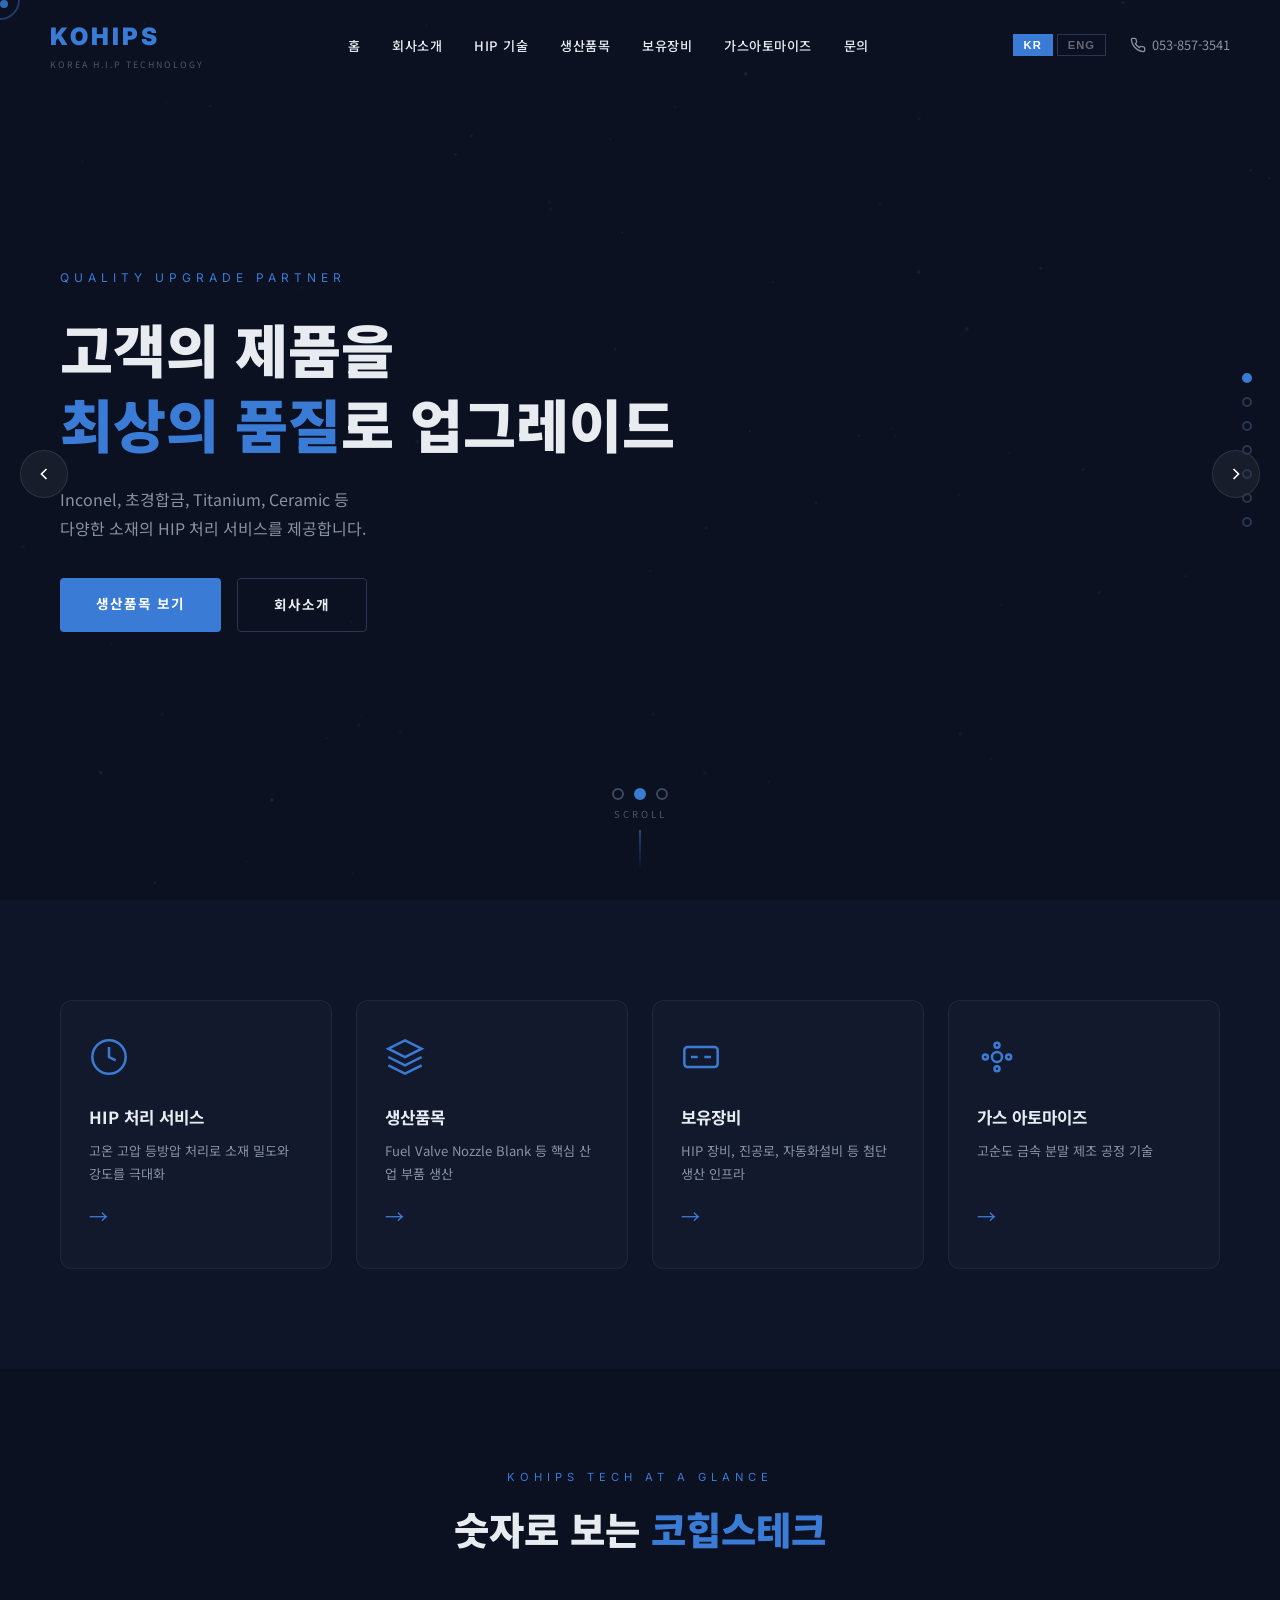
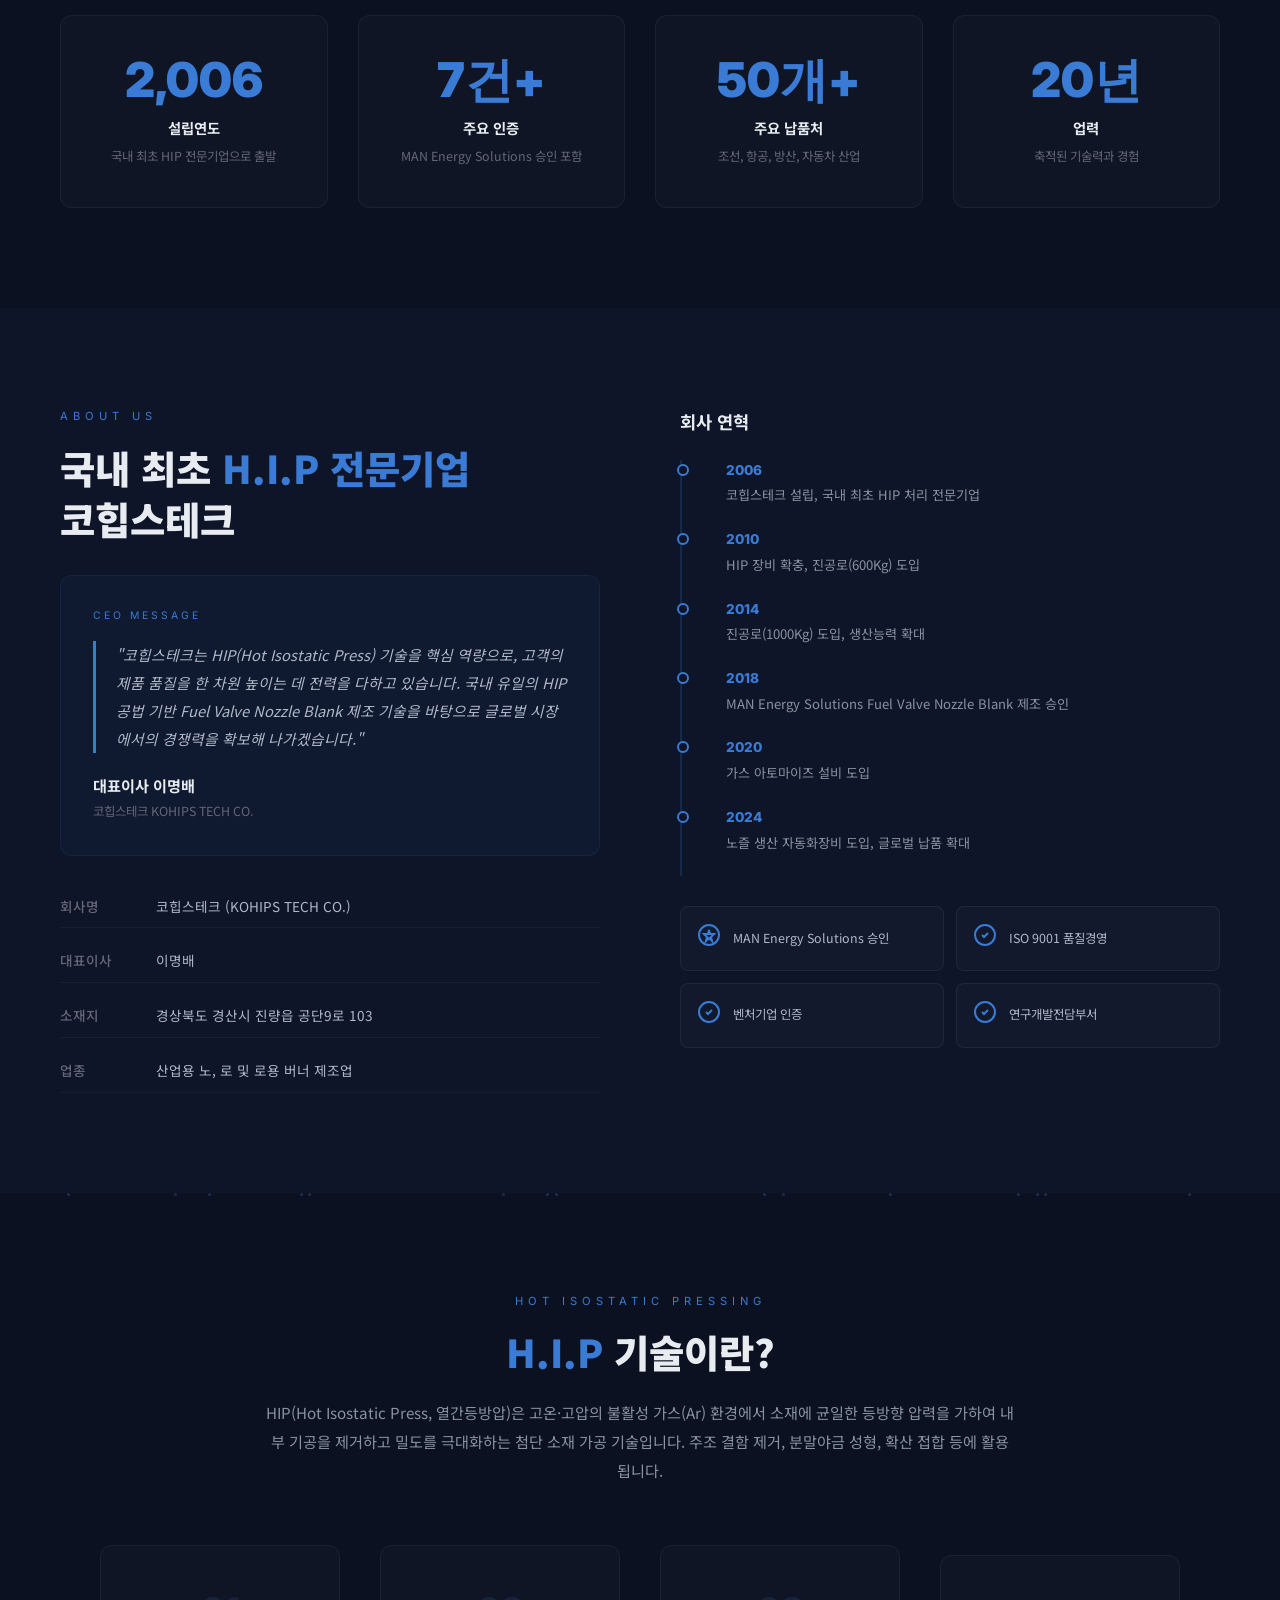
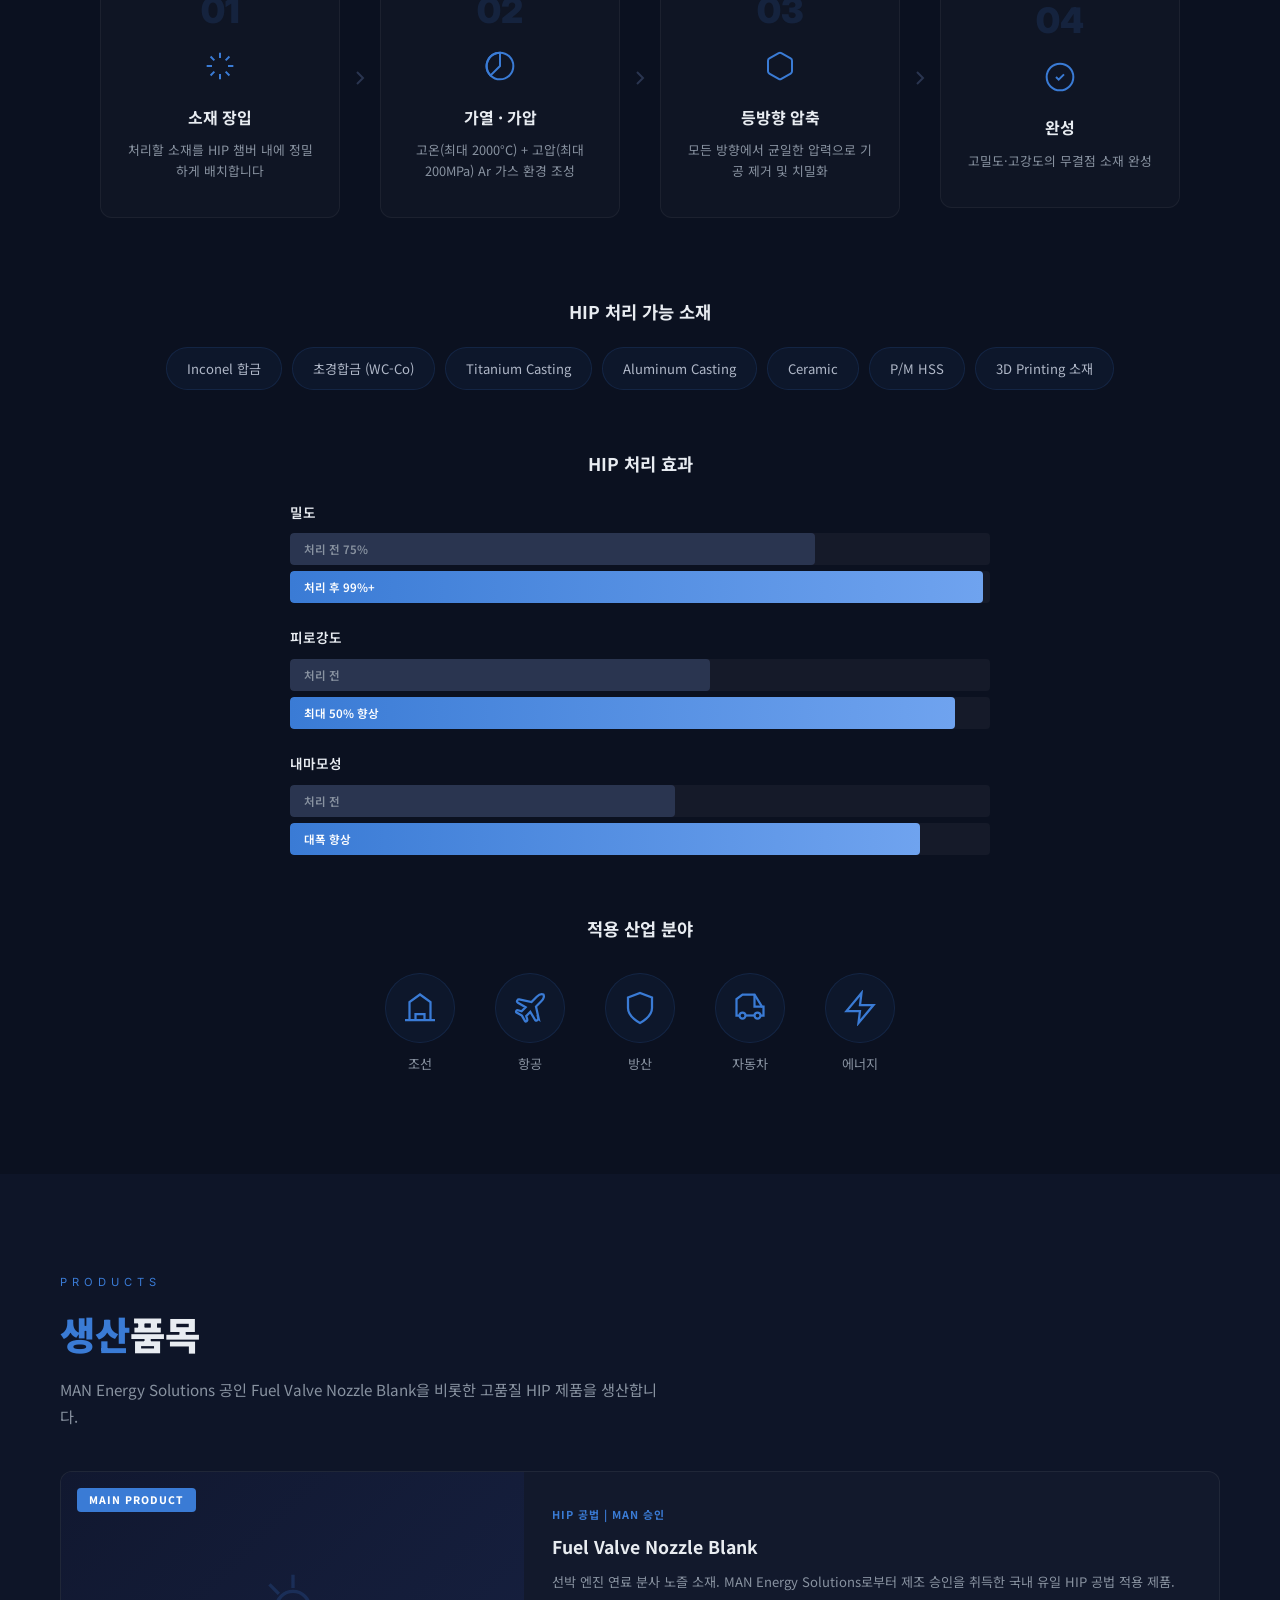
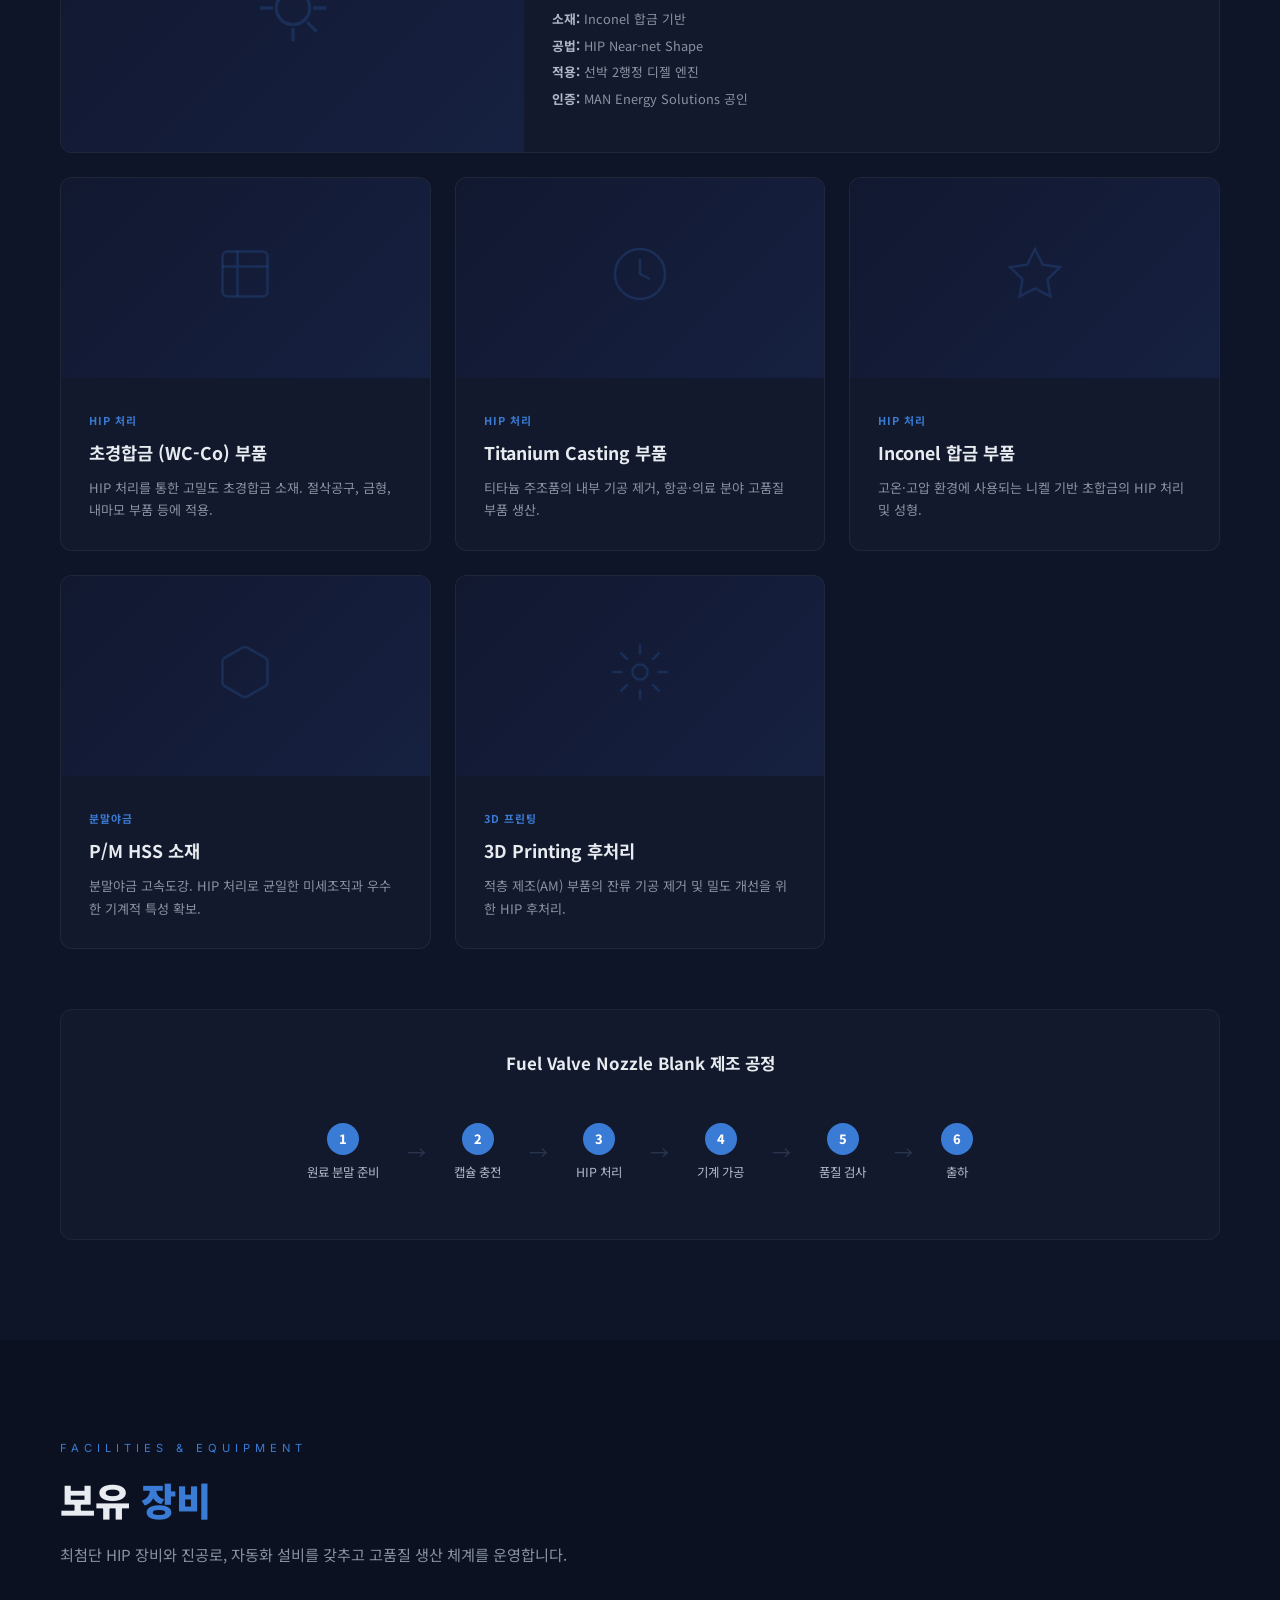
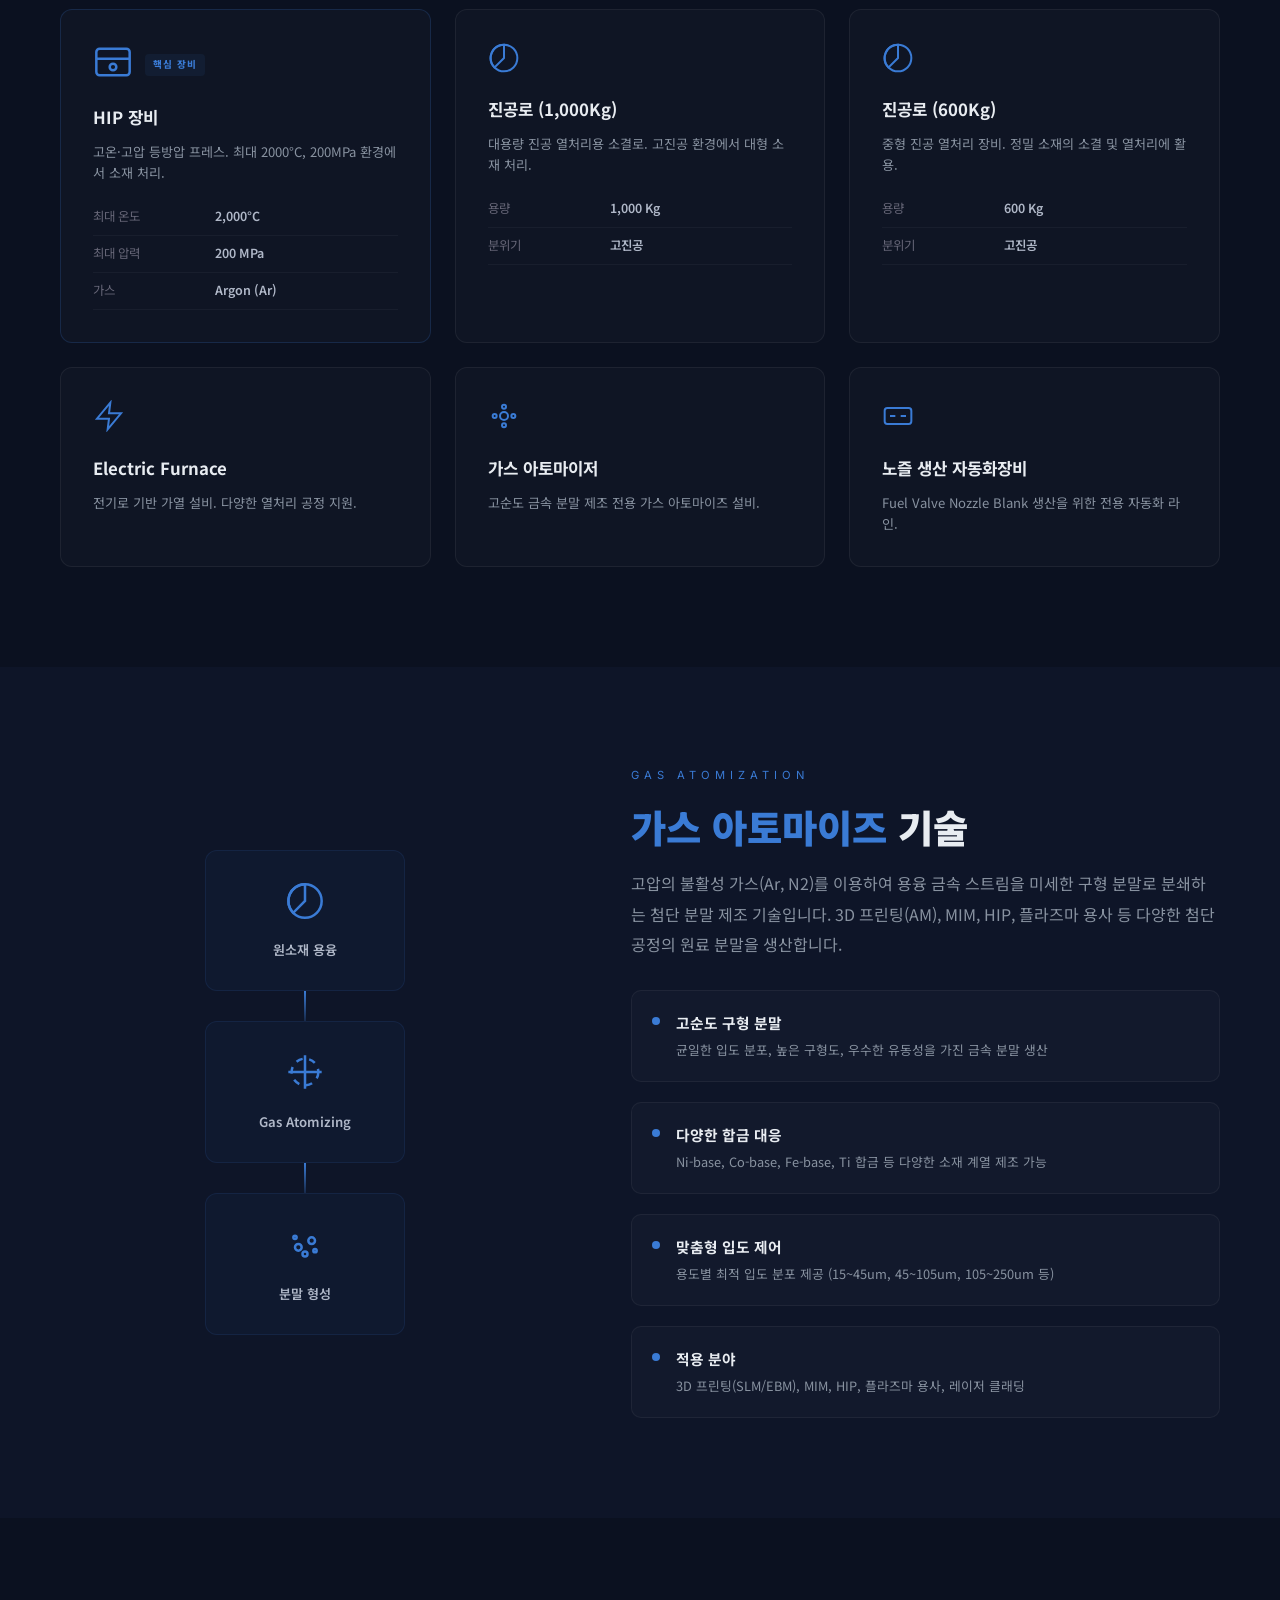
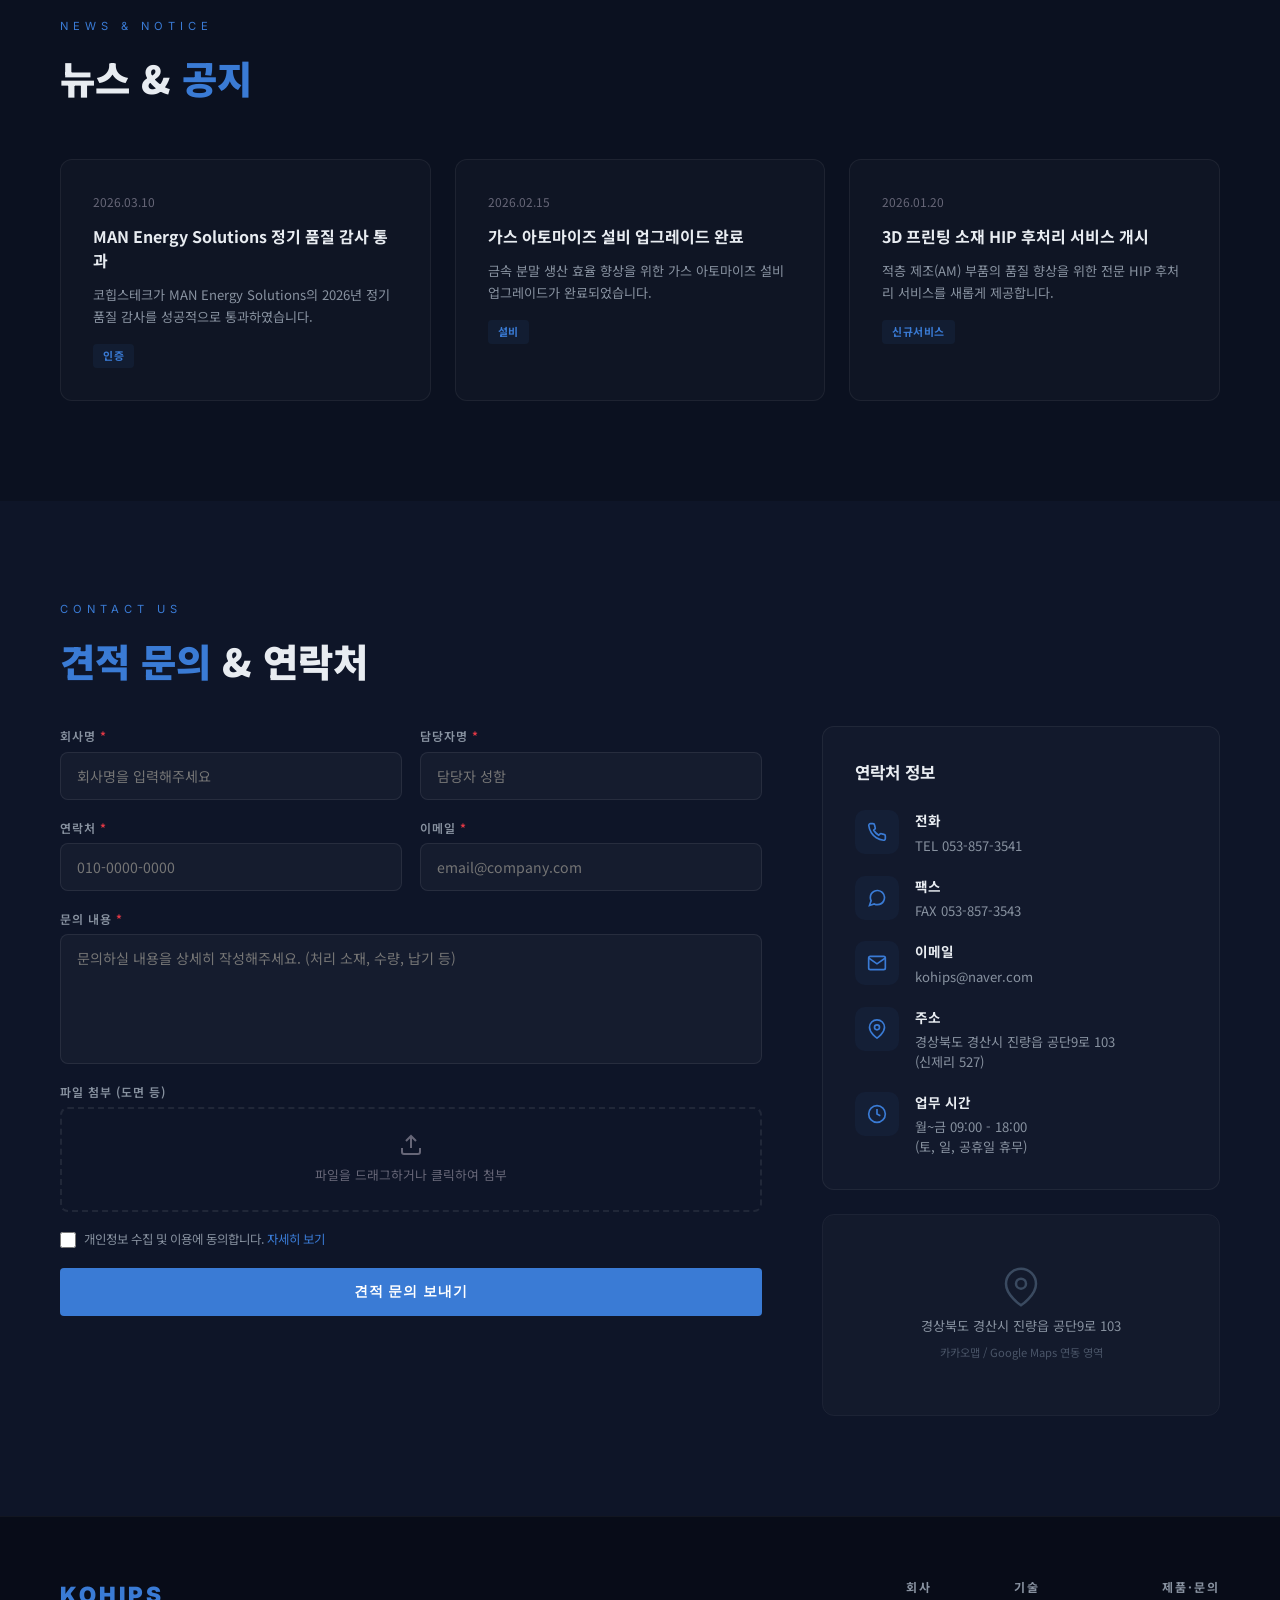
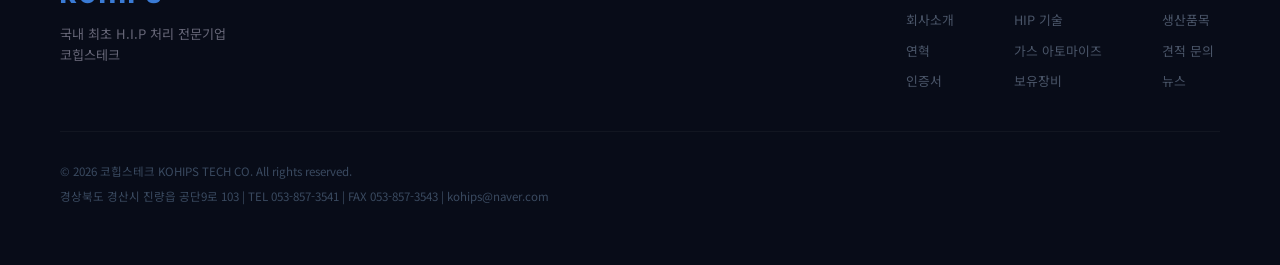
==== commit 46730561: "chore: replace GA4 placeholder with actual measurement ID Co-Authored-By: Claude Sonnet 4.6 <noreply" ====
--- a/index.html
+++ b/index.html
@@ -66,12 +66,12 @@
 
   <!-- Google Analytics 4 -->
   <!-- TODO: G-XXXXXXXXXX 를 실제 GA4 측정 ID로 교체하세요 (https://analytics.google.com) -->
-  <script async src="https://www.googletagmanager.com/gtag/js?id=G-XXXXXXXXXX"></script>
+  <script async src="https://www.googletagmanager.com/gtag/js?id=G-EQELRNXZBE"></script>
   <script>
     window.dataLayer = window.dataLayer || [];
     function gtag(){dataLayer.push(arguments);}
     gtag('js', new Date());
-    gtag('config', 'G-XXXXXXXXXX', {
+    gtag('config', 'G-EQELRNXZBE', {
       page_title: document.title,
       page_location: window.location.href
     });
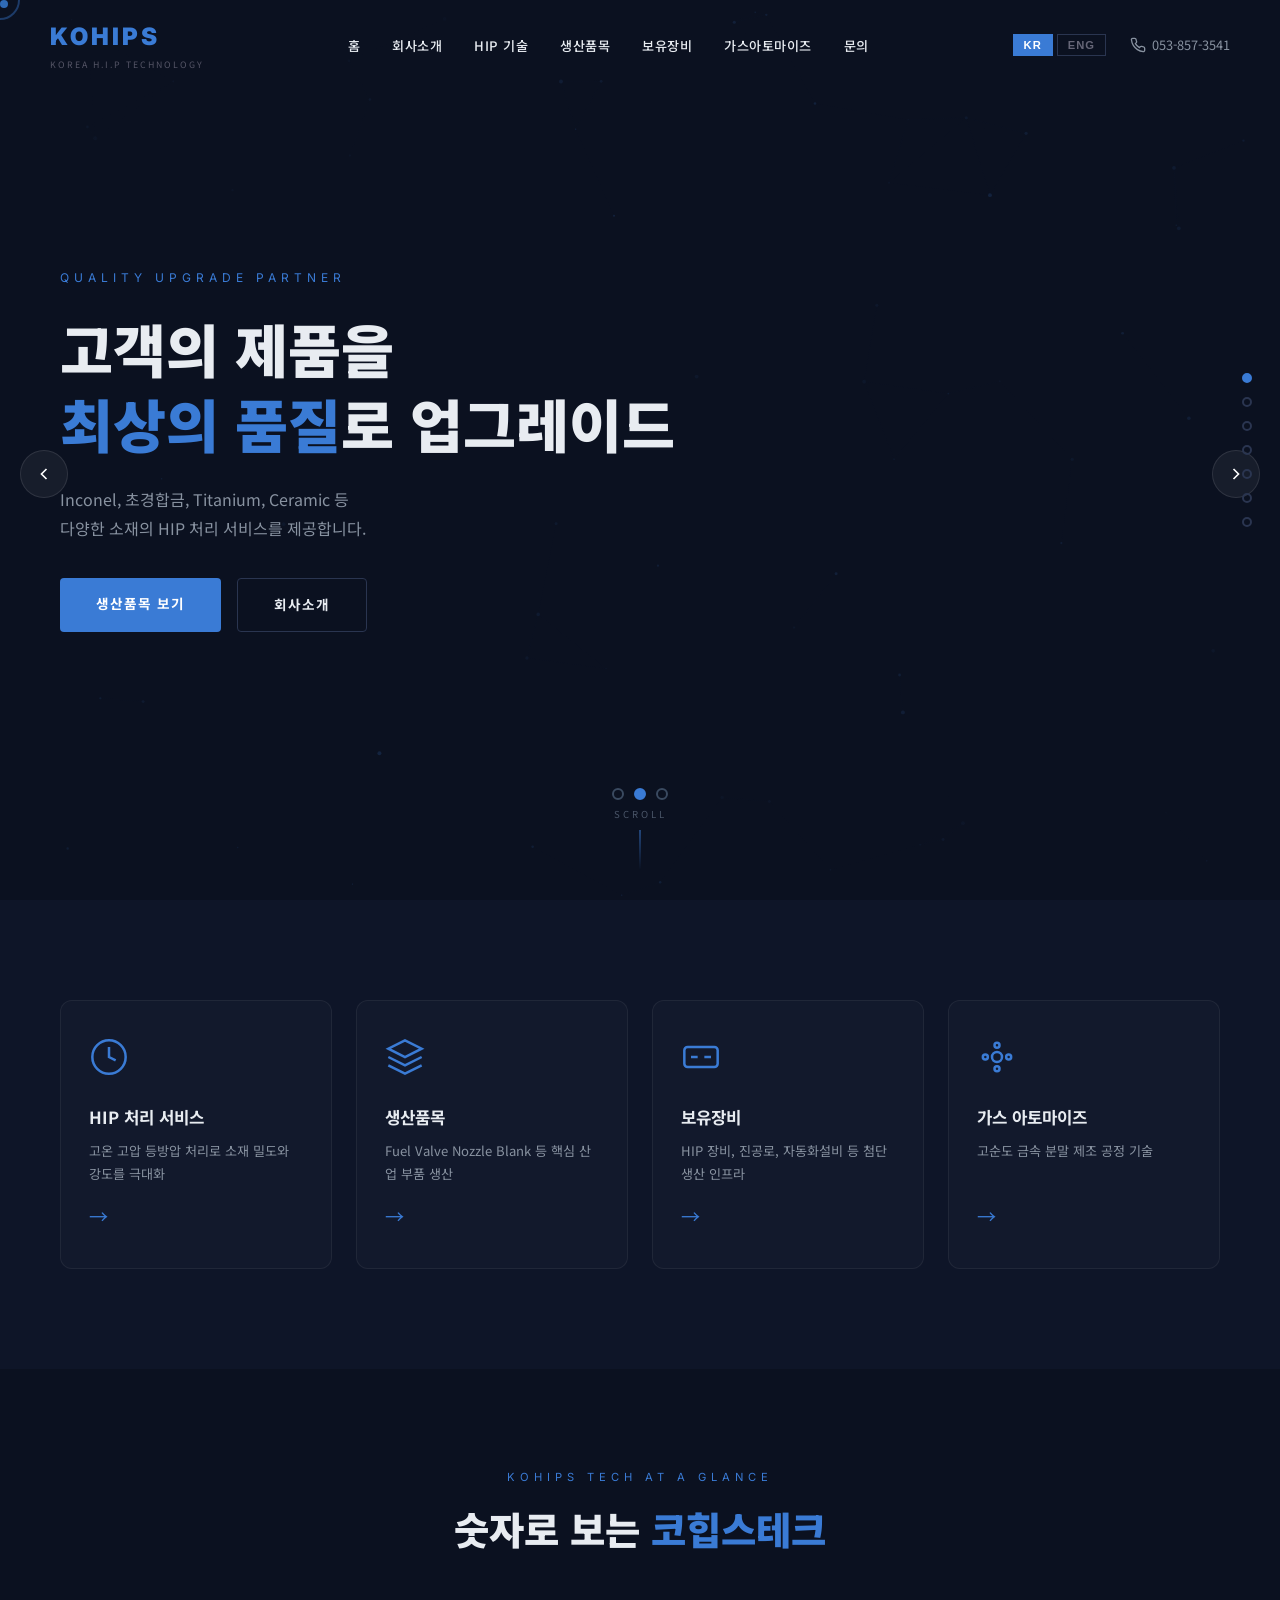
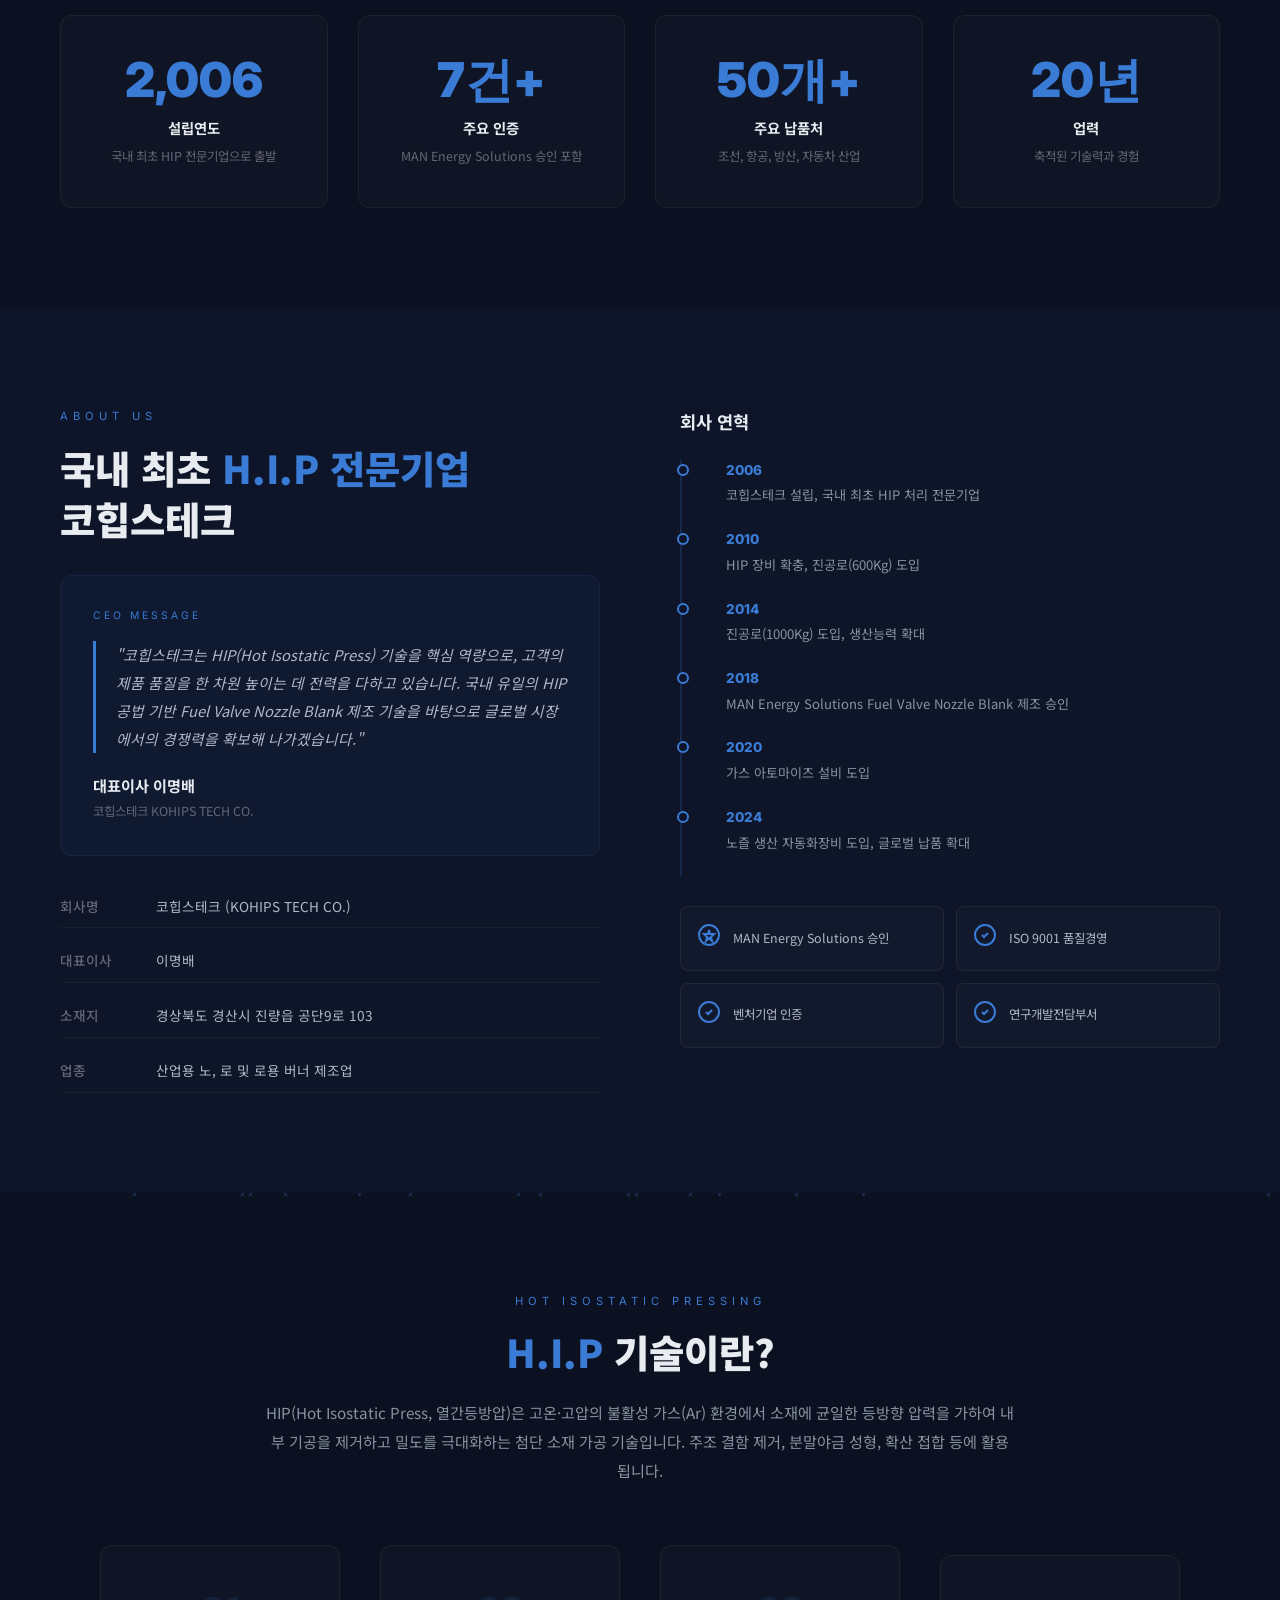
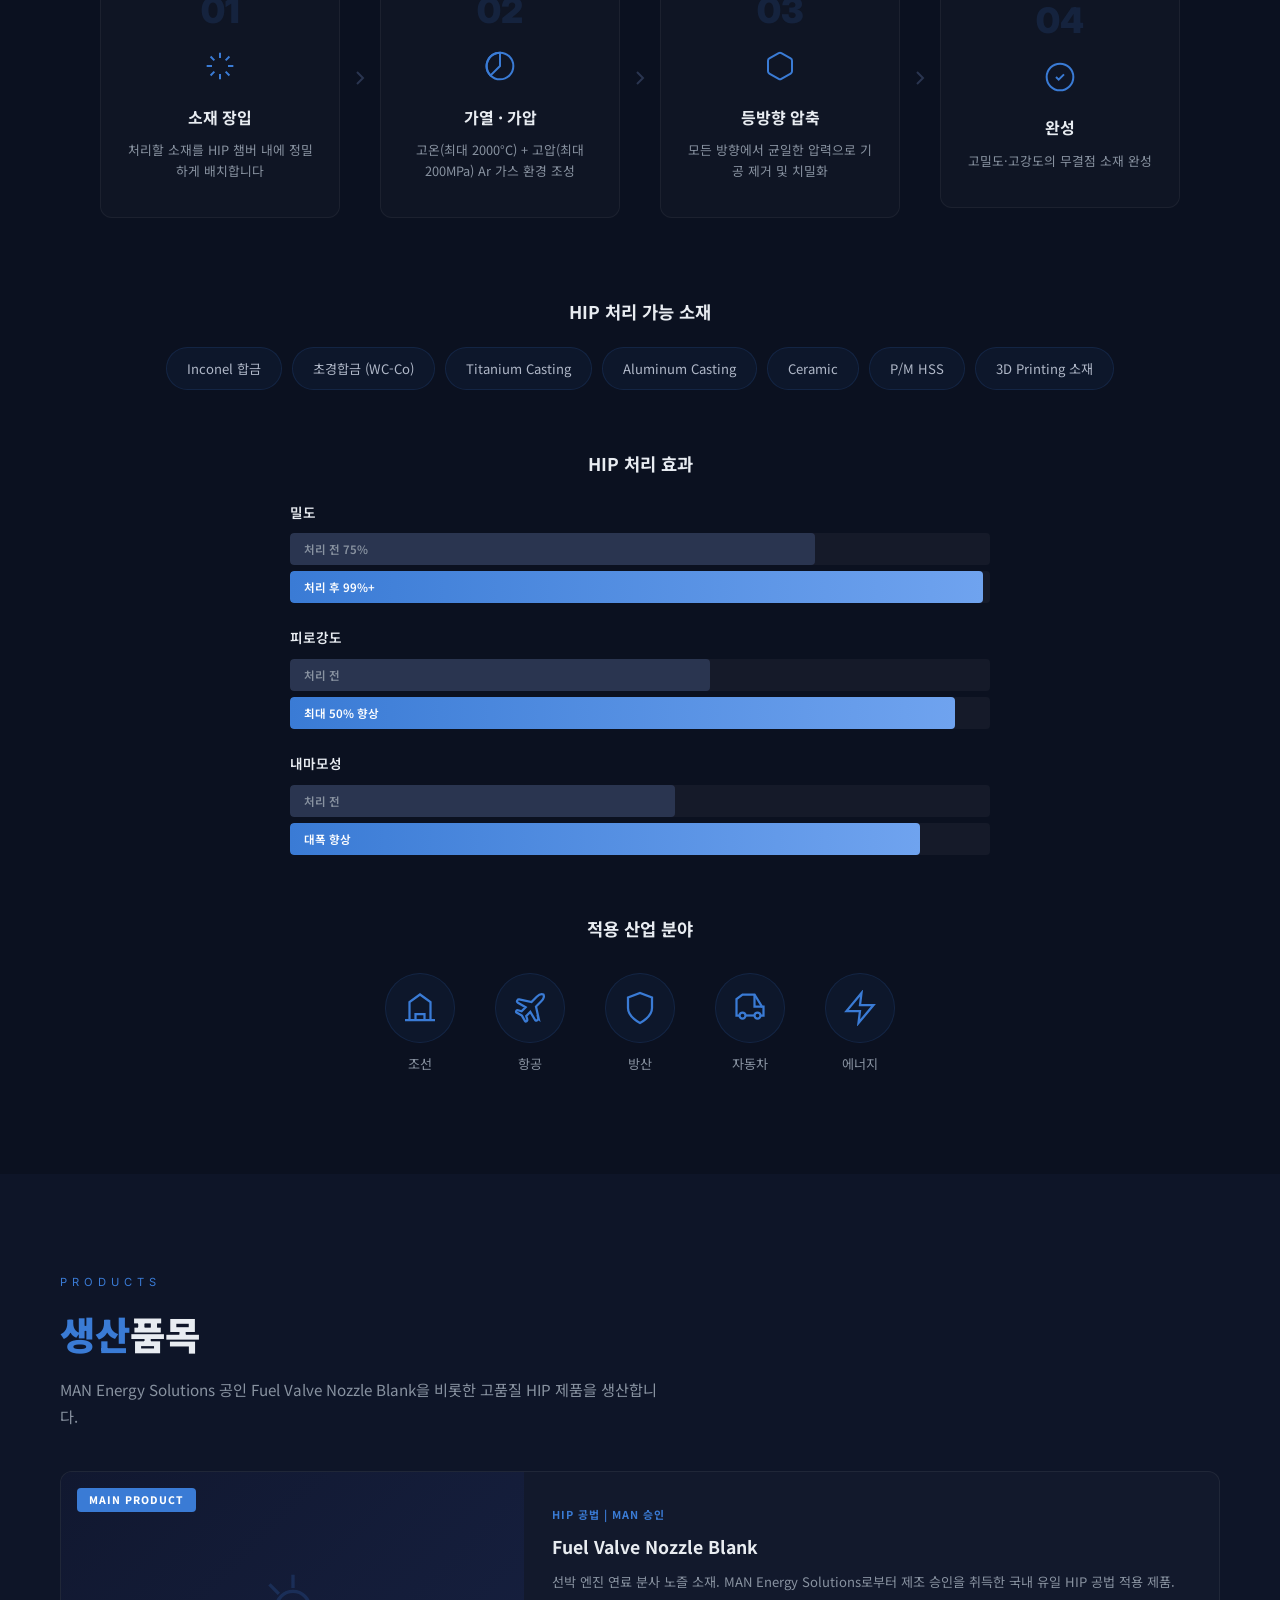
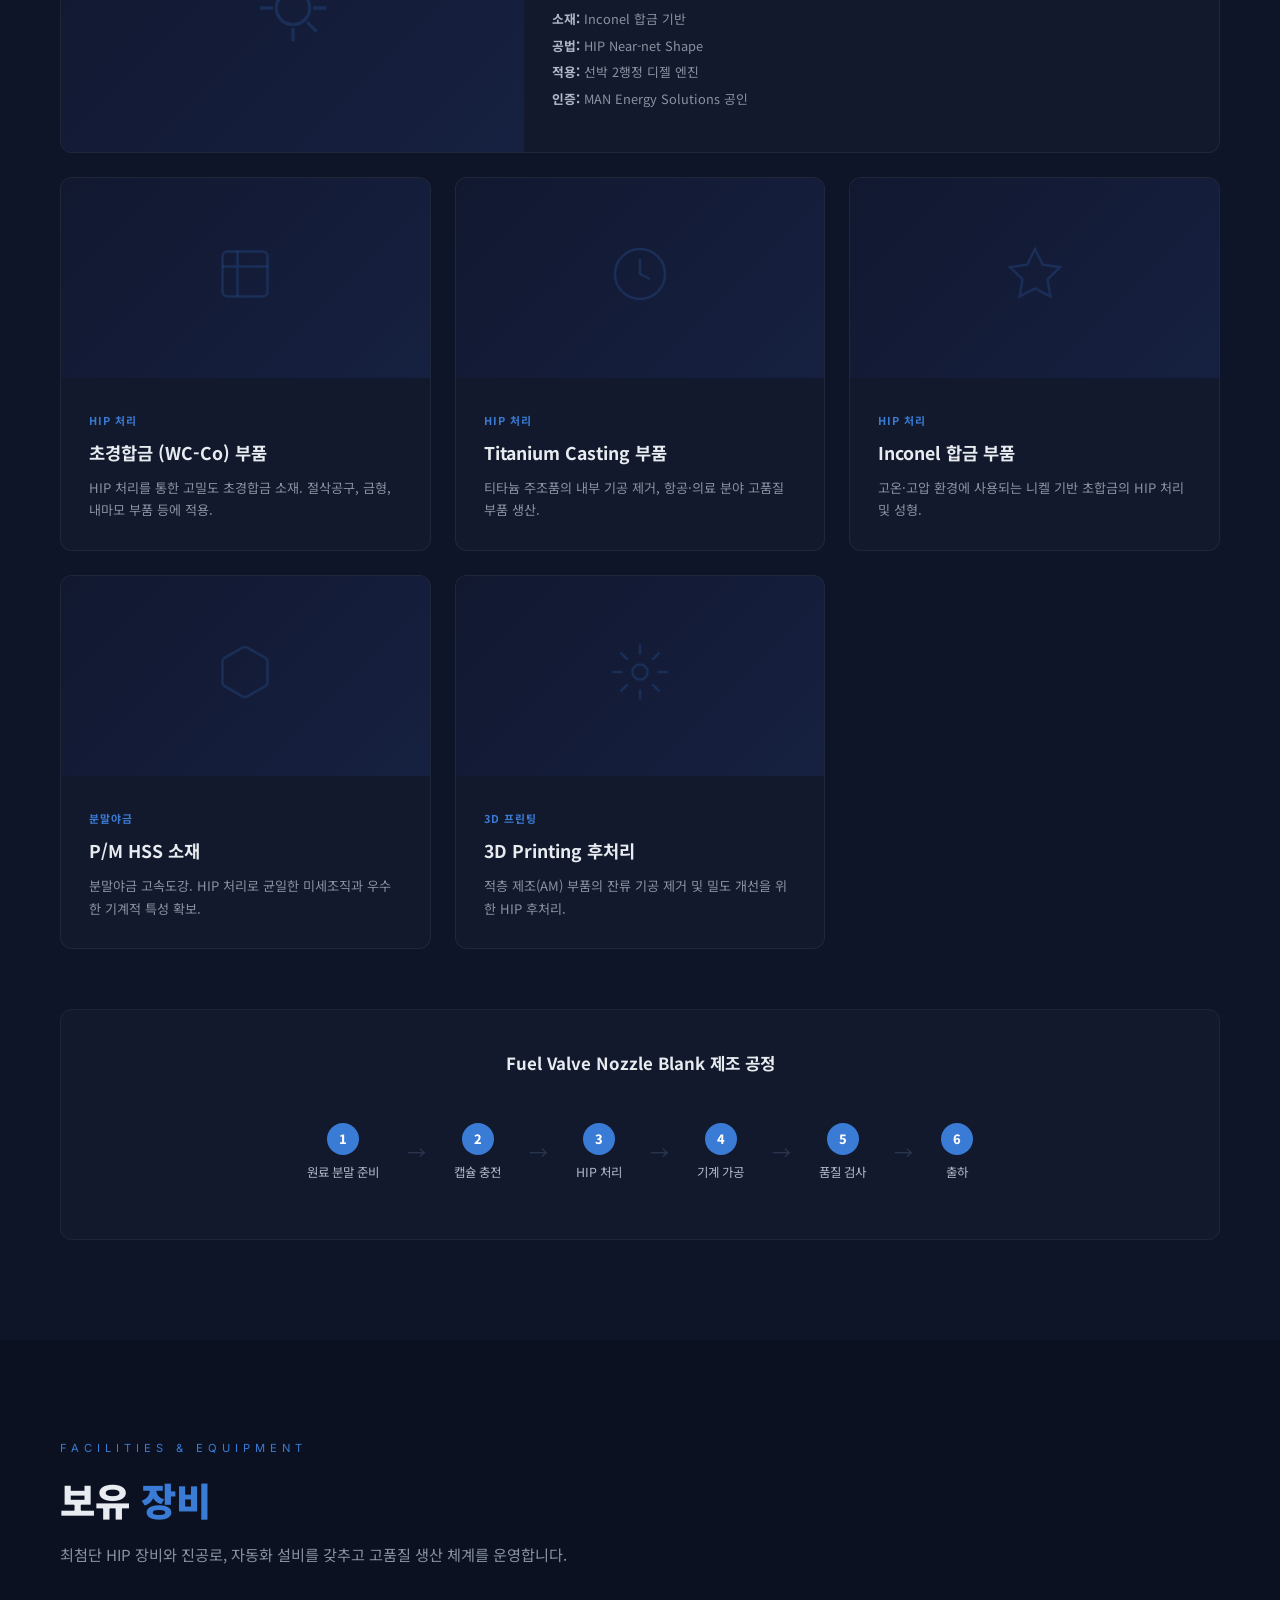
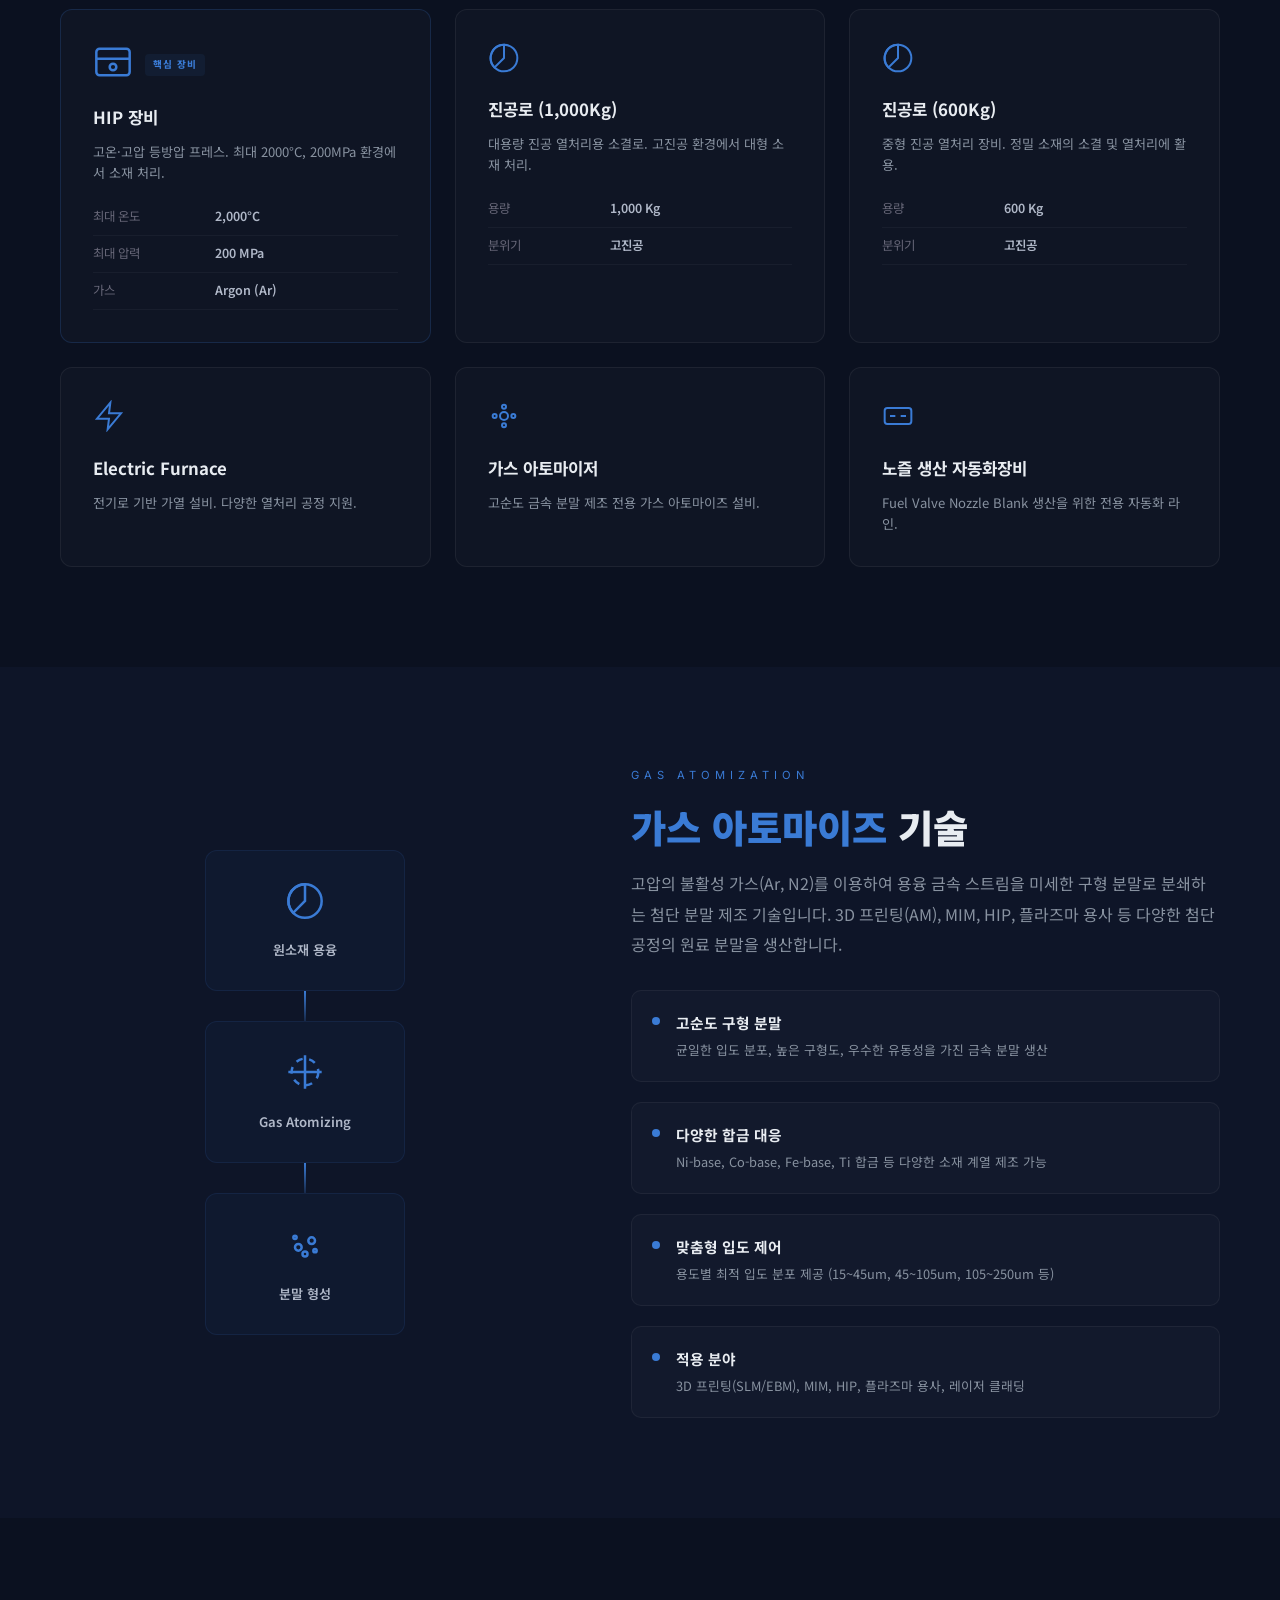
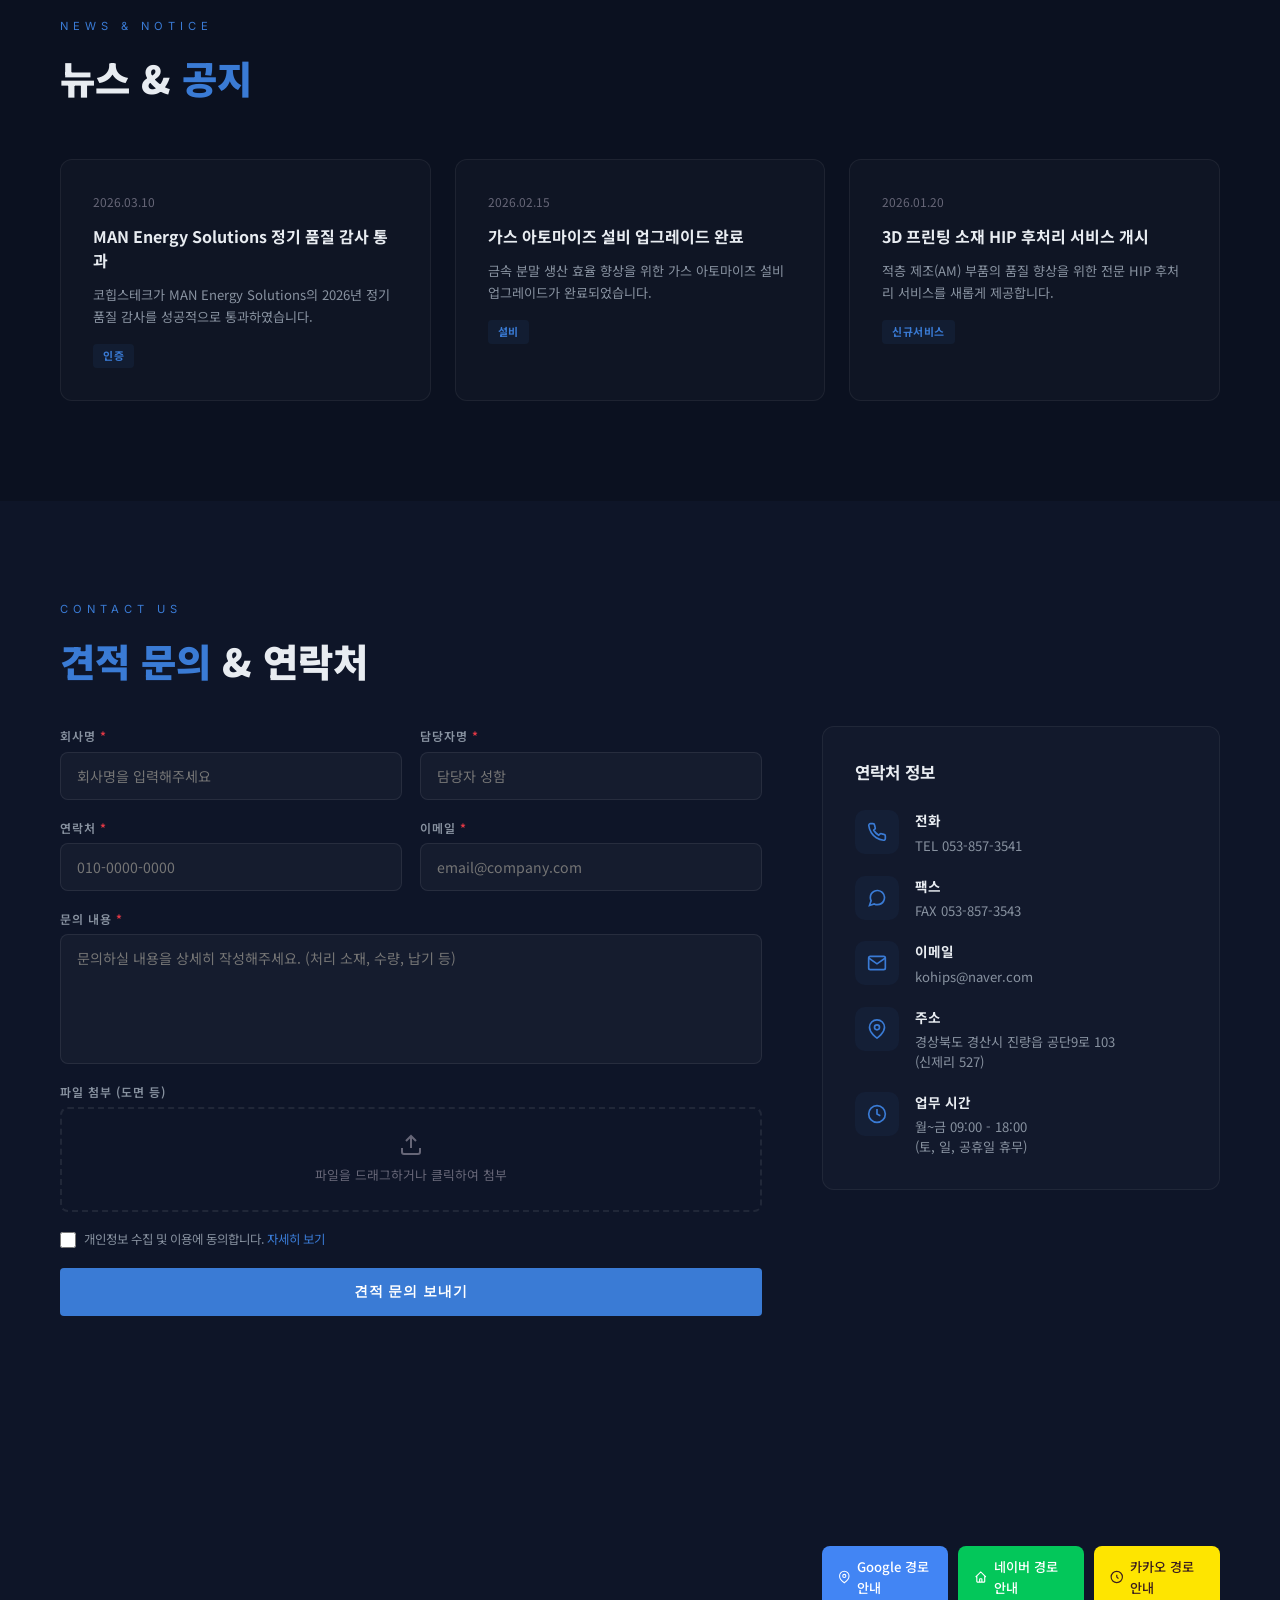
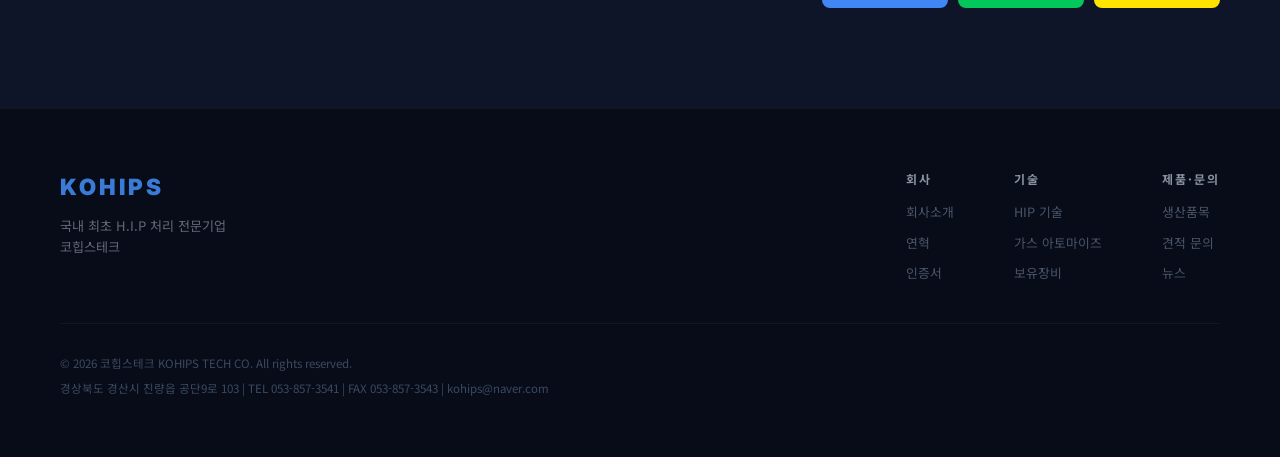
==== commit 9f7e8646: "feat: Google Maps embed, direction buttons, KO/EN language toggle - Replace map placeholder with Goo" ====
--- a/index.html
+++ b/index.html
@@ -105,9 +105,9 @@
       <li><a href="#contact" data-nav>문의</a></li>
     </ul>
     <div class="nav-right">
-      <div class="lang-switch">
-        <button class="lang-btn active">KR</button>
-        <button class="lang-btn">ENG</button>
+      <div class="lang-switch" id="langSwitch">
+        <button class="lang-btn active" data-lang="ko">KR</button>
+        <button class="lang-btn" data-lang="en">ENG</button>
       </div>
       <div class="nav-phone">
         <svg width="16" height="16" viewBox="0 0 24 24" fill="none" stroke="currentColor" stroke-width="2"><path d="M22 16.92v3a2 2 0 01-2.18 2 19.79 19.79 0 01-8.63-3.07 19.5 19.5 0 01-6-6 19.79 19.79 0 01-3.07-8.67A2 2 0 014.11 2h3a2 2 0 012 1.72c.127.96.361 1.903.7 2.81a2 2 0 01-.45 2.11L8.09 9.91a16 16 0 006 6l1.27-1.27a2 2 0 012.11-.45c.907.339 1.85.573 2.81.7A2 2 0 0122 16.92z"/></svg>
@@ -973,10 +973,48 @@
 
           <!-- Map -->
           <div class="contact-map">
-            <div class="map-placeholder">
-              <svg width="40" height="40" viewBox="0 0 24 24" fill="none" stroke="currentColor" stroke-width="1.5"><path d="M21 10c0 7-9 13-9 13s-9-6-9-13a9 9 0 0118 0z"/><circle cx="12" cy="10" r="3"/></svg>
-              <p>경상북도 경산시 진량읍 공단9로 103</p>
-              <span>카카오맵 / Google Maps 연동 영역</span>
+            <iframe
+              class="google-map-iframe"
+              src="https://www.google.com/maps/embed?pb=!1m18!1m12!1m3!1d3232.7!2d128.7800!3d35.8200!2m3!1f0!2f0!3f0!3m2!1i1024!2i768!4f13.1!3m3!1m2!1s0x0%3A0x0!2z6rSR7ISx67aA64+Z7Kec7IucIOq1rOyKpO2KuCDsp4DripQg6rSQ64W47ZmN6rO8IDEwMw!5e0!3m2!1sko!2skr!4v1680000000000"
+              width="100%"
+              height="320"
+              style="border:0; border-radius: 12px;"
+              allowfullscreen=""
+              loading="lazy"
+              referrerpolicy="no-referrer-when-downgrade"
+              title="코힙스테크 위치"
+            ></iframe>
+            <div class="map-actions">
+              <a
+                href="https://www.google.com/maps/dir/?api=1&destination=경상북도+경산시+진량읍+공단9로+103"
+                target="_blank"
+                rel="noopener noreferrer"
+                class="map-btn map-btn-google"
+                data-lang-key="map_google"
+              >
+                <svg width="16" height="16" viewBox="0 0 24 24" fill="none" stroke="currentColor" stroke-width="2"><path d="M21 10c0 7-9 13-9 13s-9-6-9-13a9 9 0 0118 0z"/><circle cx="12" cy="10" r="3"/></svg>
+                Google 경로안내
+              </a>
+              <a
+                href="https://map.naver.com/p/directions/-/14326500,4288000,코힙스테크//walk?c=15,0,0,0,dh"
+                target="_blank"
+                rel="noopener noreferrer"
+                class="map-btn map-btn-naver"
+                data-lang-key="map_naver"
+              >
+                <svg width="16" height="16" viewBox="0 0 24 24" fill="none" stroke="currentColor" stroke-width="2"><path d="M3 12l2-2m0 0l7-7 7 7M5 10v10a1 1 0 001 1h3m10-11l2 2m-2-2v10a1 1 0 01-1 1h-3m-6 0a1 1 0 001-1v-4a1 1 0 011-1h2a1 1 0 011 1v4a1 1 0 001 1m-6 0h6"/></svg>
+                네이버 경로안내
+              </a>
+              <a
+                href="https://map.kakao.com/link/to/코힙스테크,35.82,128.78"
+                target="_blank"
+                rel="noopener noreferrer"
+                class="map-btn map-btn-kakao"
+                data-lang-key="map_kakao"
+              >
+                <svg width="16" height="16" viewBox="0 0 24 24" fill="none" stroke="currentColor" stroke-width="2"><circle cx="12" cy="12" r="10"/><path d="M12 8v4l3 3"/></svg>
+                카카오 경로안내
+              </a>
             </div>
           </div>
         </div>
--- a/styles.css
+++ b/styles.css
@@ -840,18 +840,70 @@
 
 .contact-map {
   margin-top: 24px;
-  border-radius: 12px; overflow: hidden;
+}
+.google-map-iframe {
+  display: block;
+  border-radius: 12px;
   border: 1px solid rgba(255,255,255,0.06);
 }
-.map-placeholder {
-  height: 200px;
+.map-actions {
+  display: flex;
+  gap: 10px;
+  margin-top: 12px;
+  flex-wrap: wrap;
+}
+.map-btn {
+  display: inline-flex;
+  align-items: center;
+  gap: 6px;
+  padding: 10px 16px;
+  border-radius: 8px;
+  font-size: 0.82rem;
+  font-weight: 500;
+  text-decoration: none;
+  transition: opacity 0.2s, transform 0.15s;
+  flex: 1;
+  justify-content: center;
+  min-width: 120px;
+}
+.map-btn:hover { opacity: 0.85; transform: translateY(-1px); }
+.map-btn-google { background: #4285f4; color: #fff; }
+.map-btn-naver  { background: #03c75a; color: #fff; }
+.map-btn-kakao  { background: #fee500; color: #3c1e1e; }
+
+/* 언어 전환 로딩 스피너 */
+.lang-btn.loading { opacity: 0.6; pointer-events: none; }
+.lang-btn.loading::after {
+  content: '';
+  display: inline-block;
+  width: 8px; height: 8px;
+  border: 2px solid currentColor;
+  border-top-color: transparent;
+  border-radius: 50%;
+  animation: spin 0.6s linear infinite;
+  margin-left: 4px;
+}
+@keyframes spin { to { transform: rotate(360deg); } }
+
+/* 번역 중 페이지 오버레이 */
+.translate-overlay {
+  position: fixed; inset: 0;
+  background: rgba(10,18,32,0.65);
+  backdrop-filter: blur(4px);
   display: flex; flex-direction: column;
   align-items: center; justify-content: center;
-  gap: 8px; color: #3a4a60;
-  background: rgba(255,255,255,0.02);
-}
-.map-placeholder p { font-size: 0.82rem; color: #8892a0; }
-.map-placeholder span { font-size: 0.7rem; color: #4a5568; }
+  z-index: 9999;
+  gap: 16px;
+  color: #fff;
+}
+.translate-overlay .spinner {
+  width: 36px; height: 36px;
+  border: 3px solid rgba(255,255,255,0.3);
+  border-top-color: #3A7BD5;
+  border-radius: 50%;
+  animation: spin 0.8s linear infinite;
+}
+.translate-overlay p { font-size: 0.9rem; opacity: 0.8; }
 
 /* ===== FOOTER ===== */
 footer {
@@ -905,6 +957,9 @@
   .news-grid { grid-template-columns: 1fr; }
   .form-row { grid-template-columns: 1fr; }
   .section-title { font-size: 1.8rem; }
+  .map-actions { flex-direction: column; }
+  .map-btn { min-width: unset; }
+  .google-map-iframe { height: 220px; }
   .side-dots { display: none; }
   .hero-arrow { display: none; }
   .numbers-grid { grid-template-columns: 1fr 1fr; }
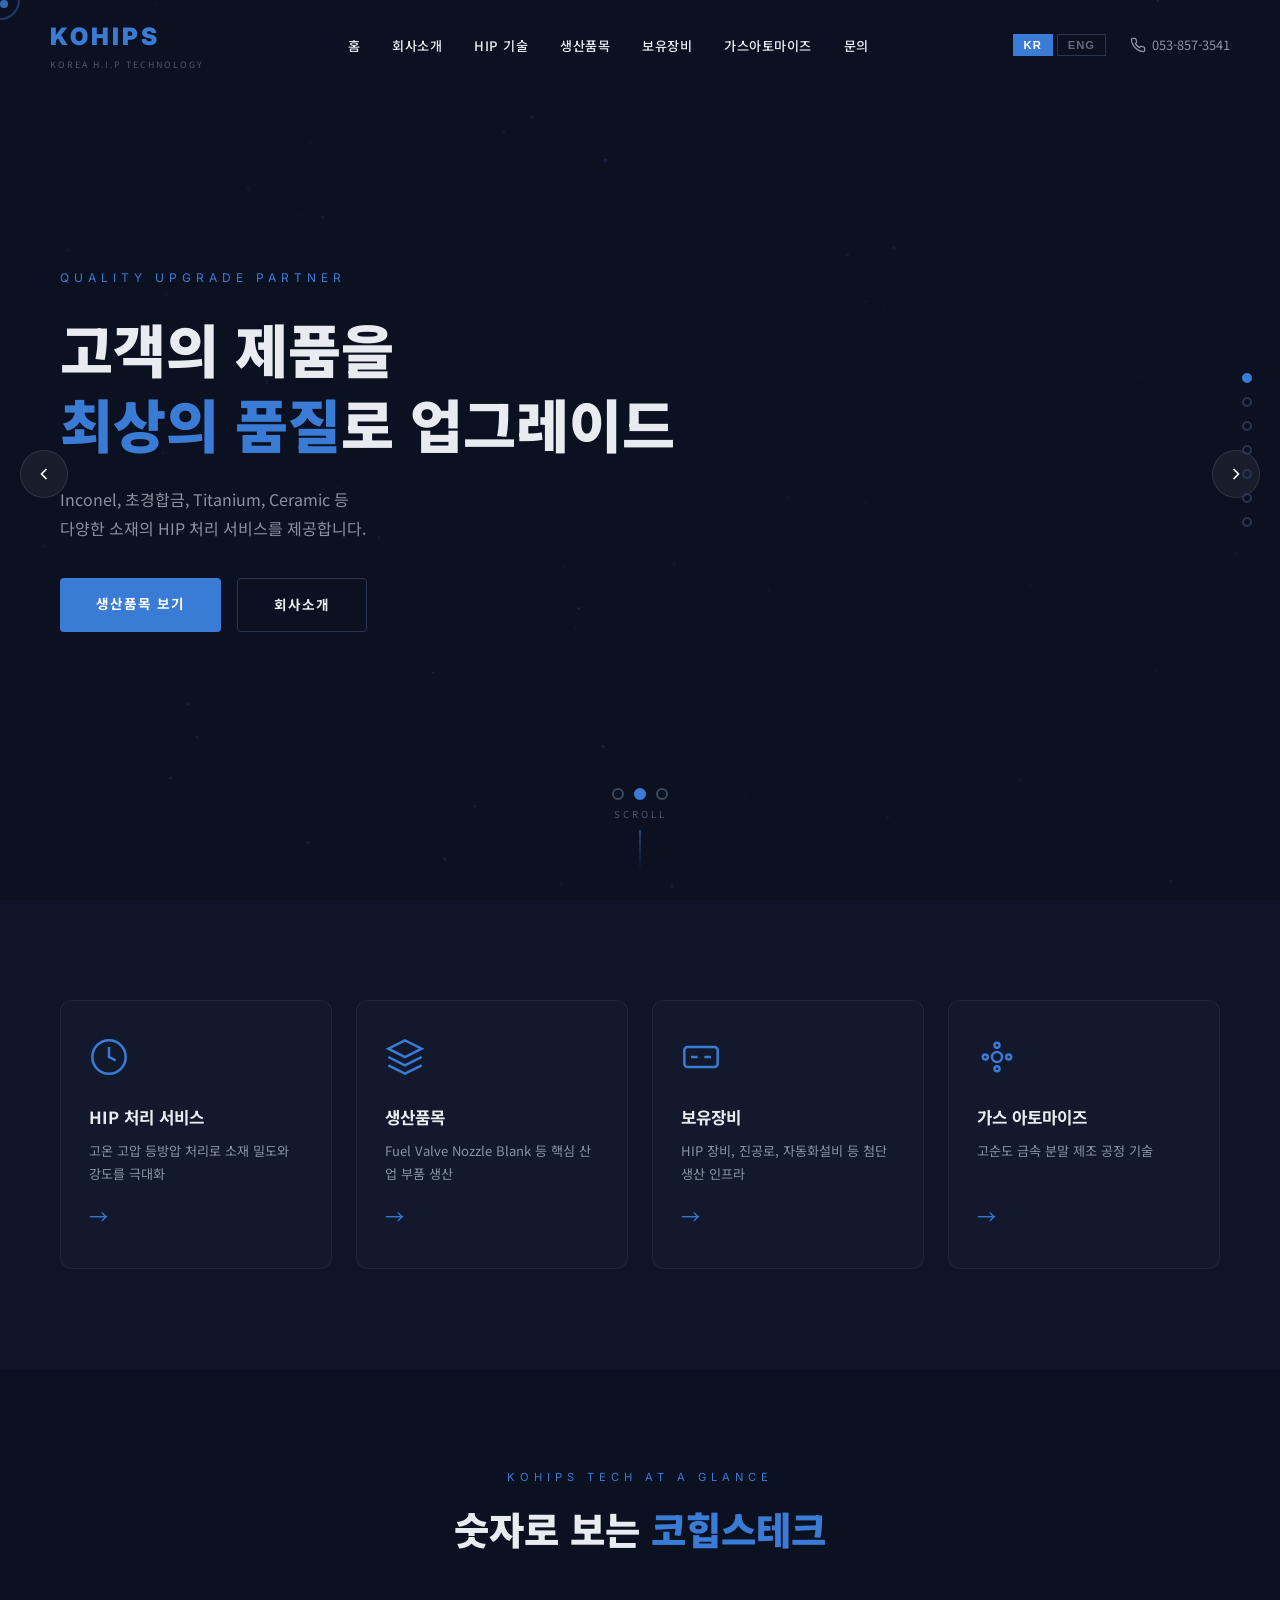
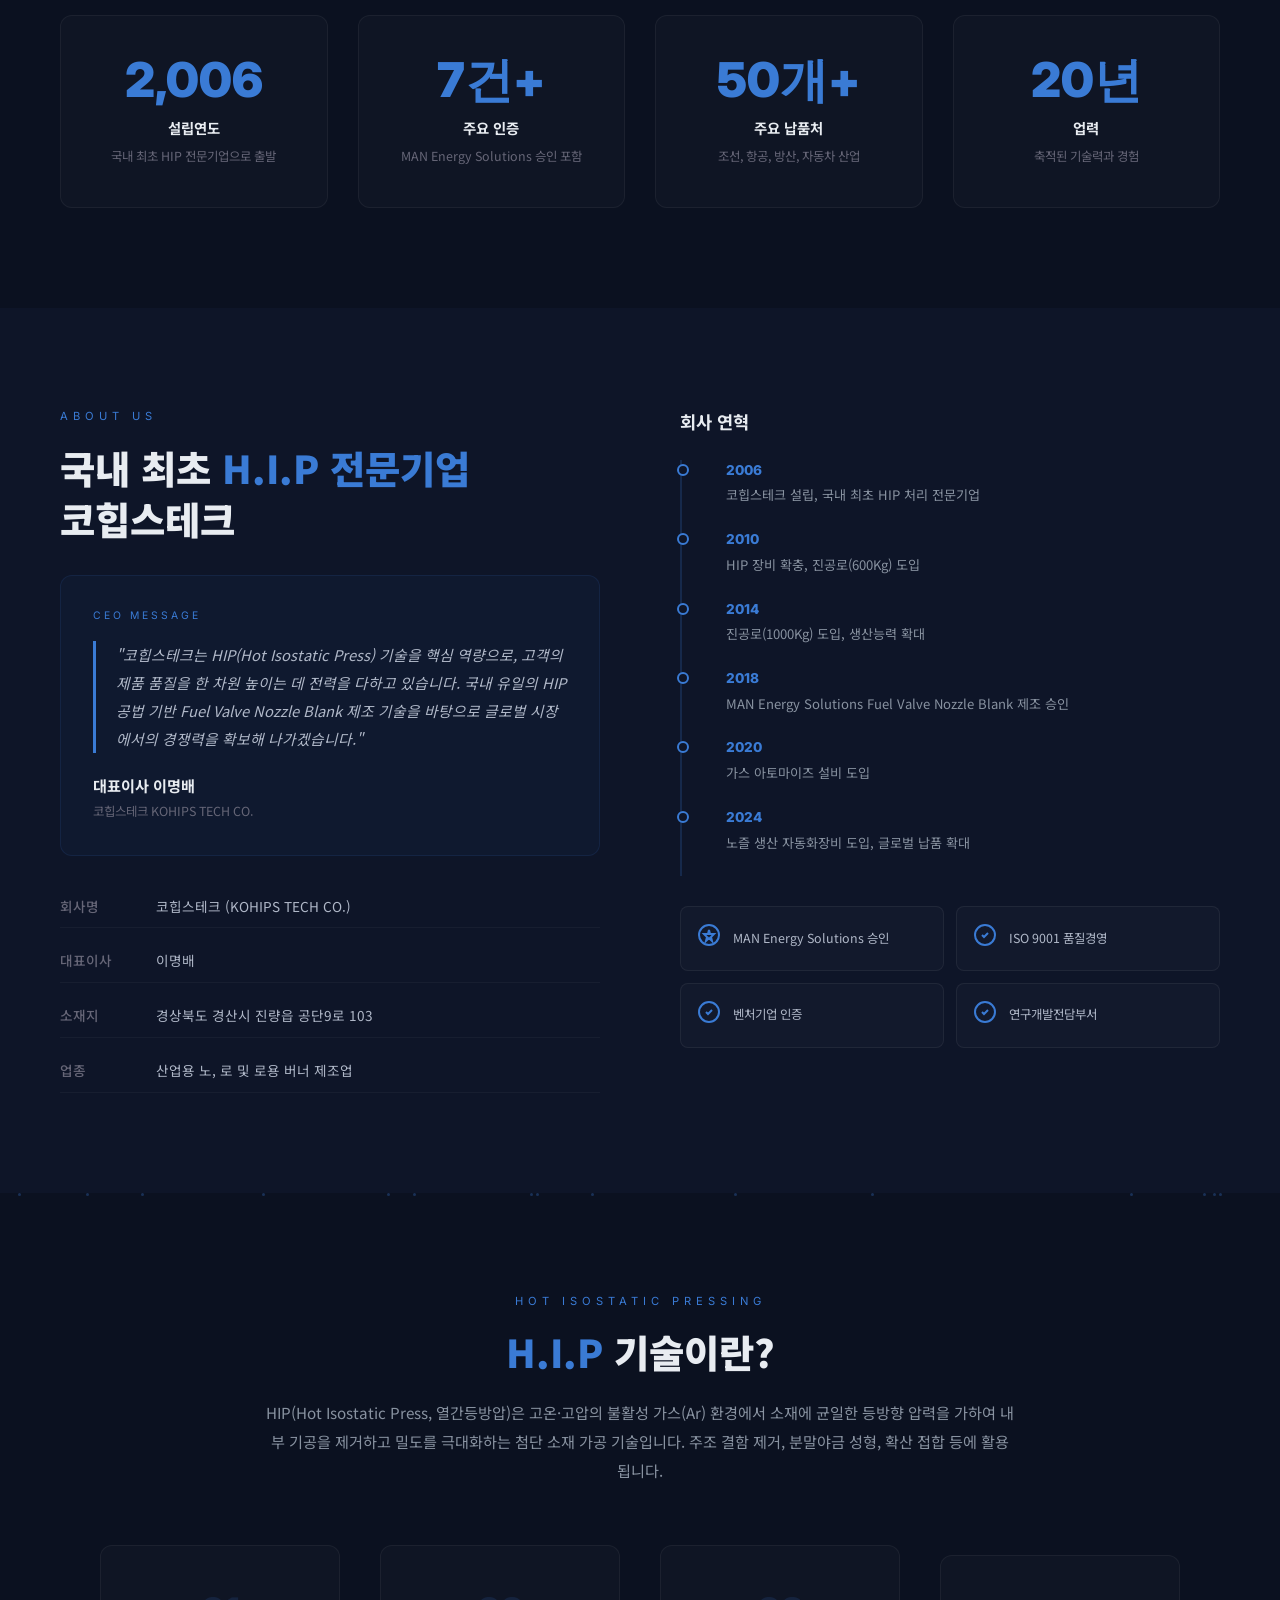
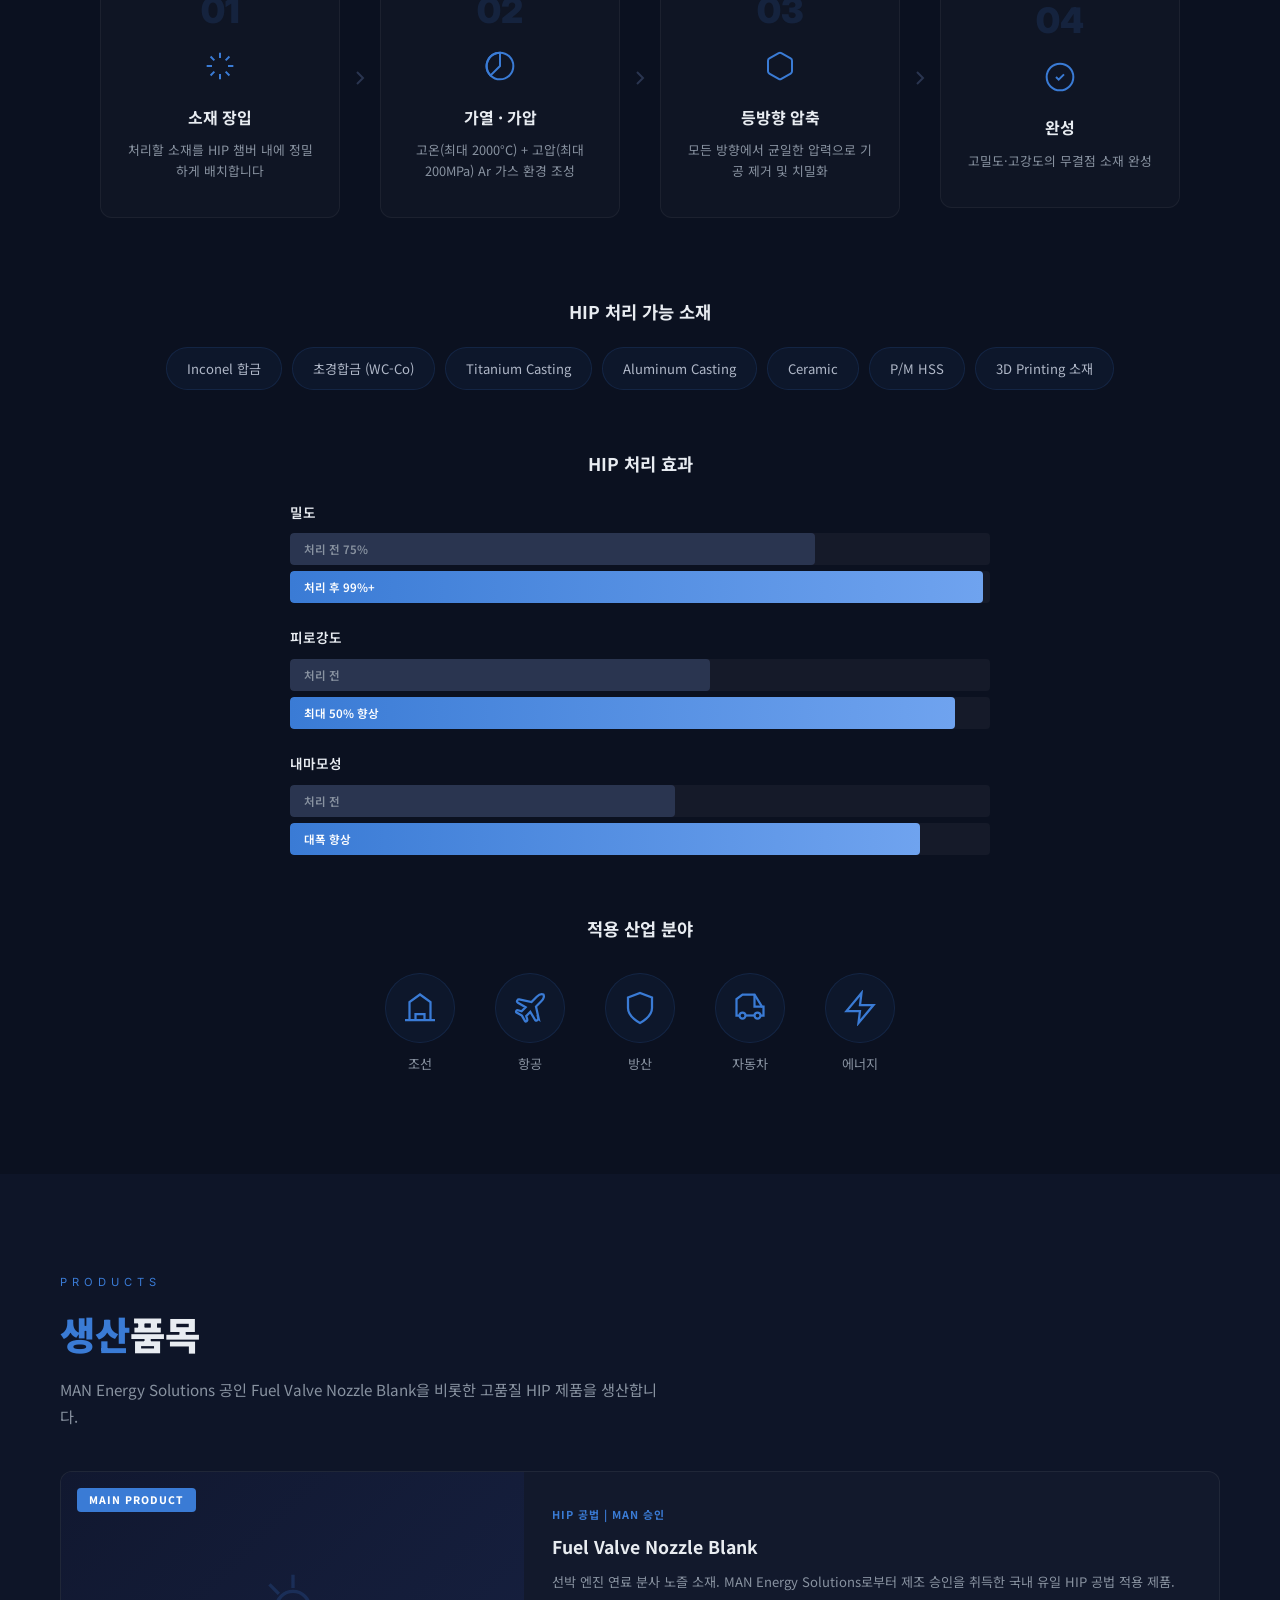
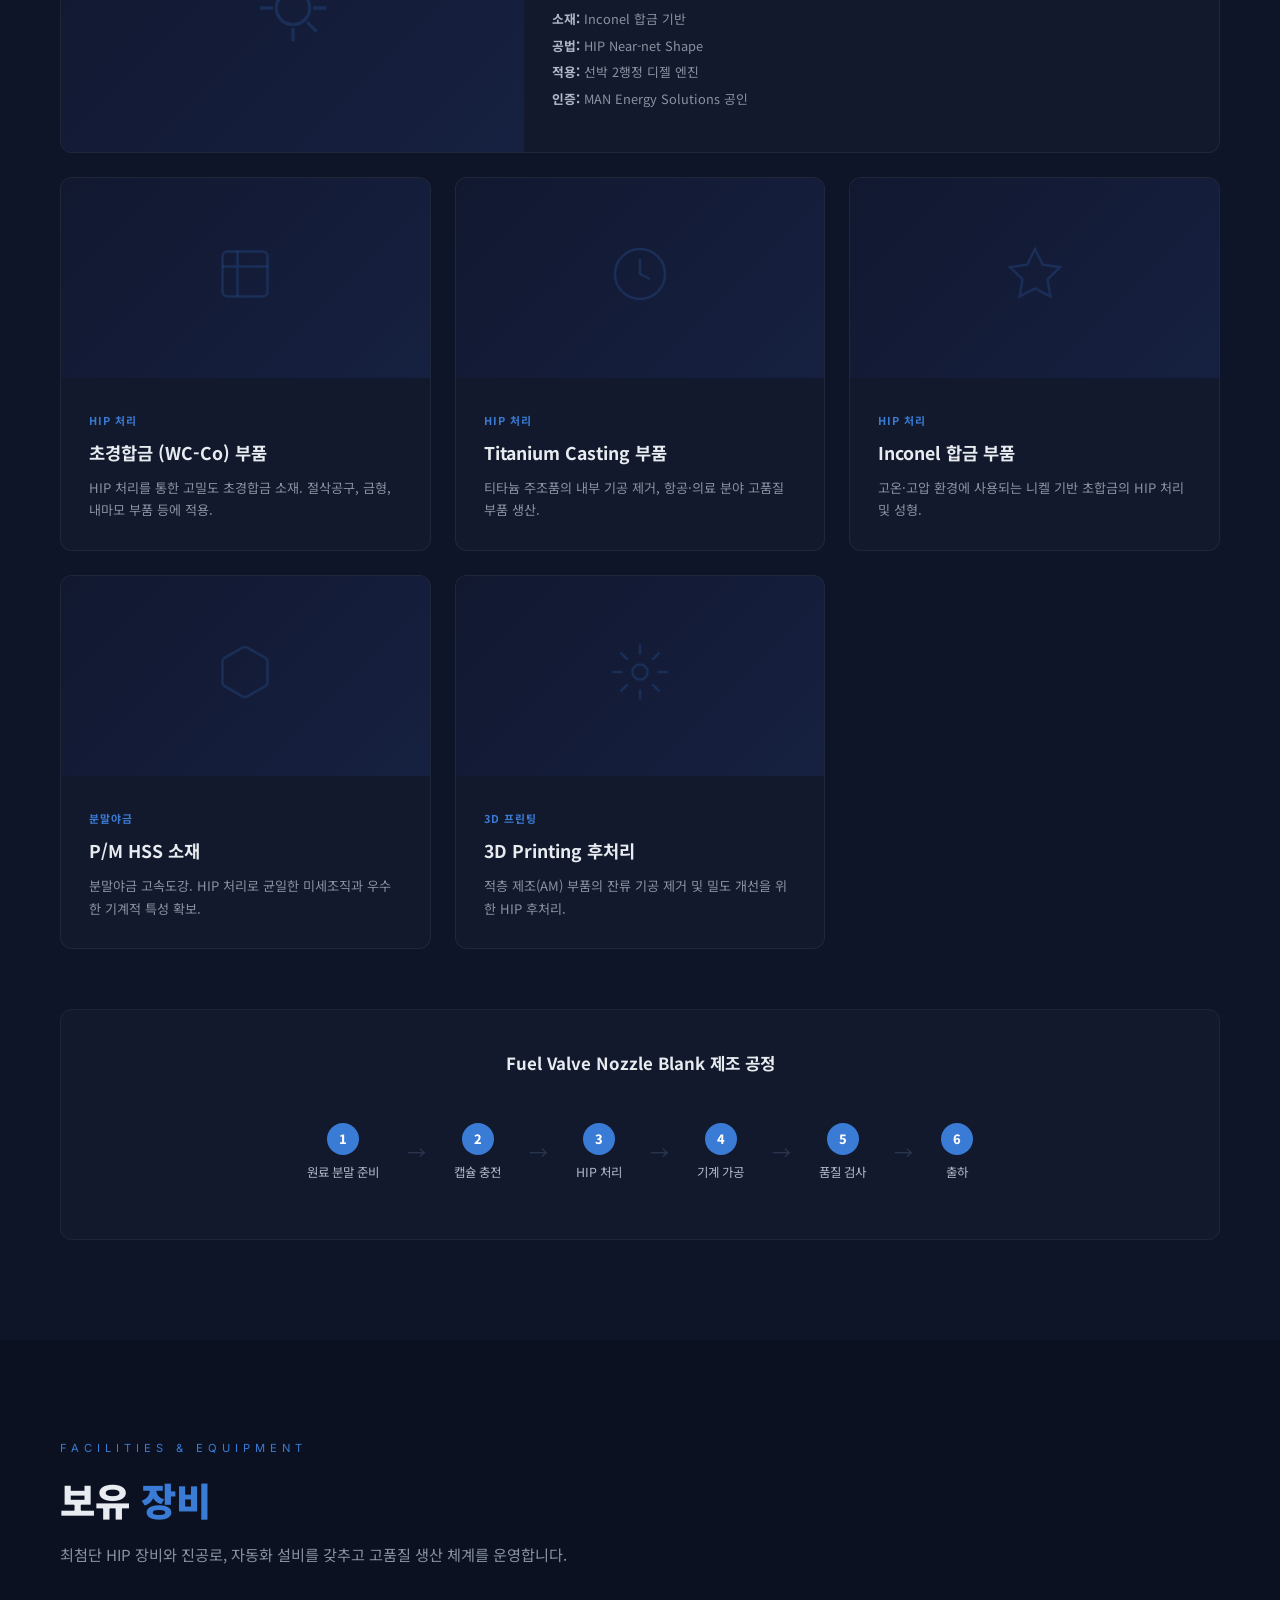
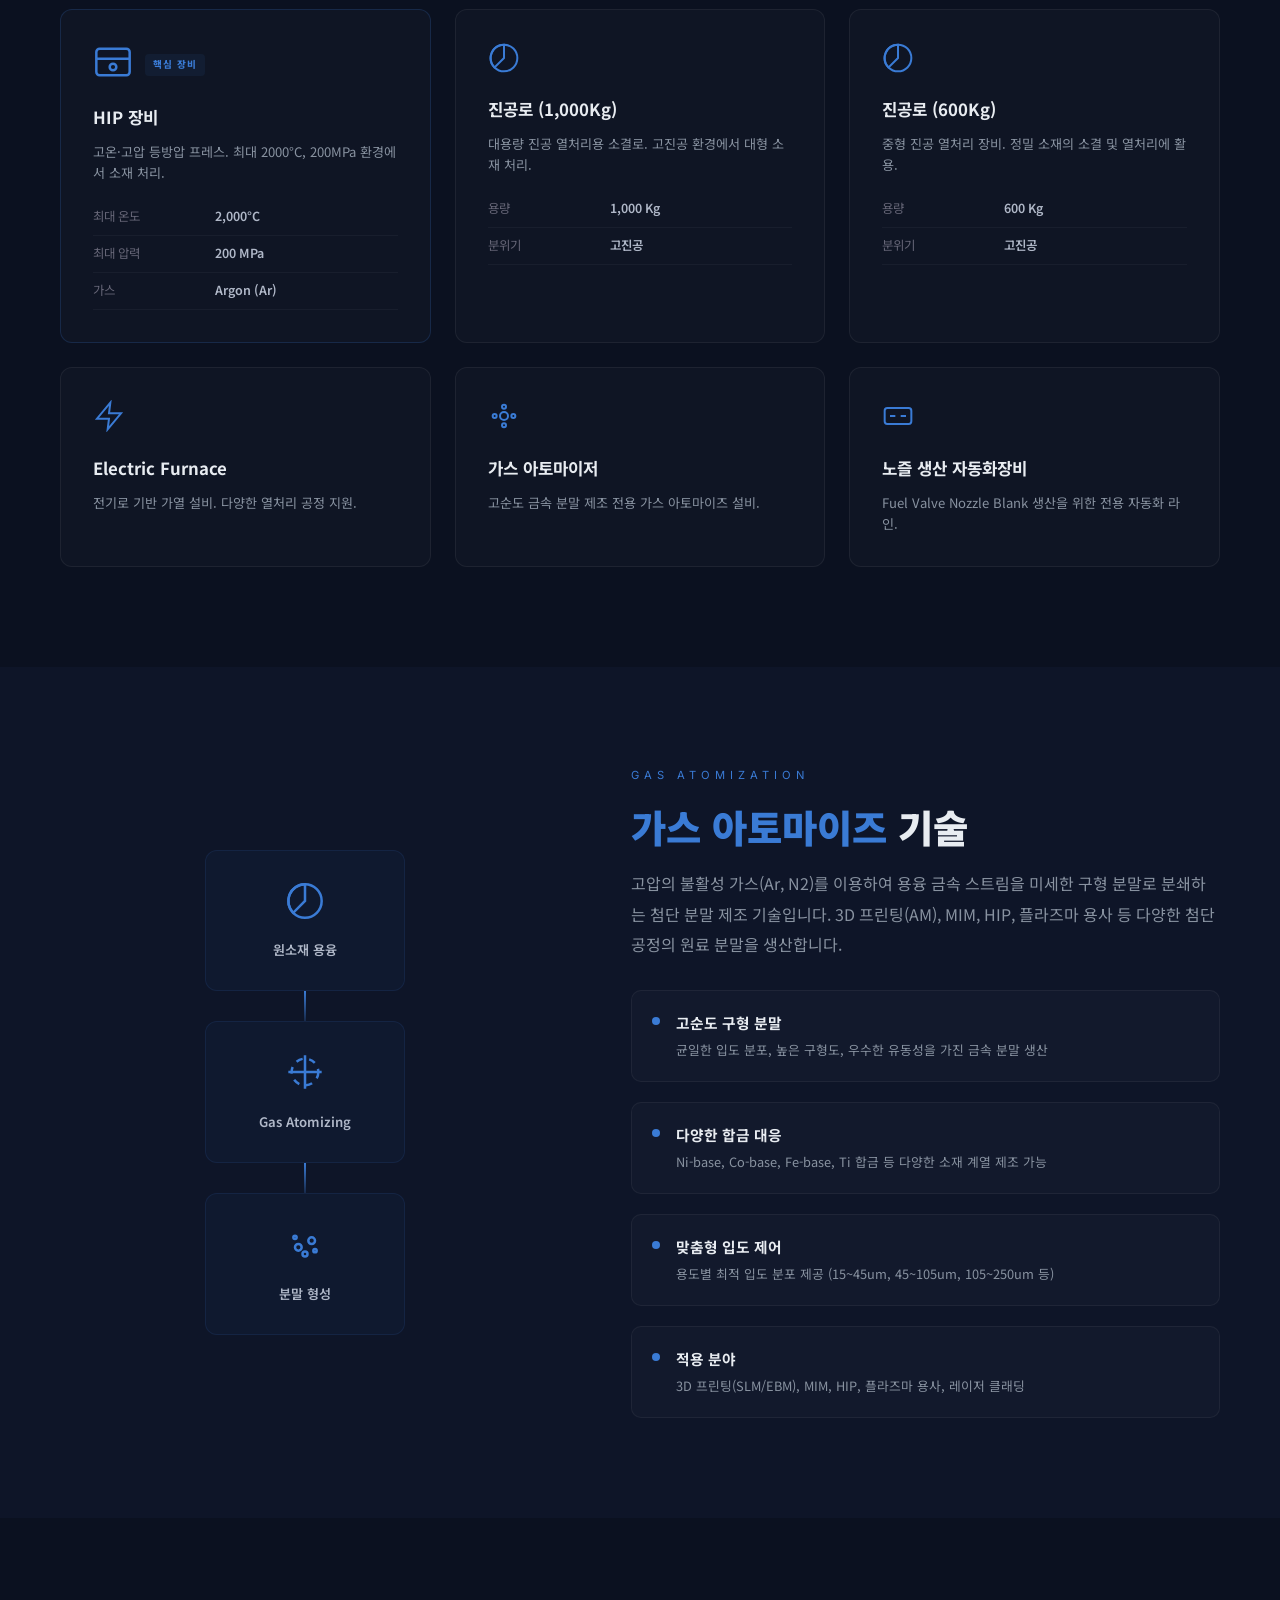
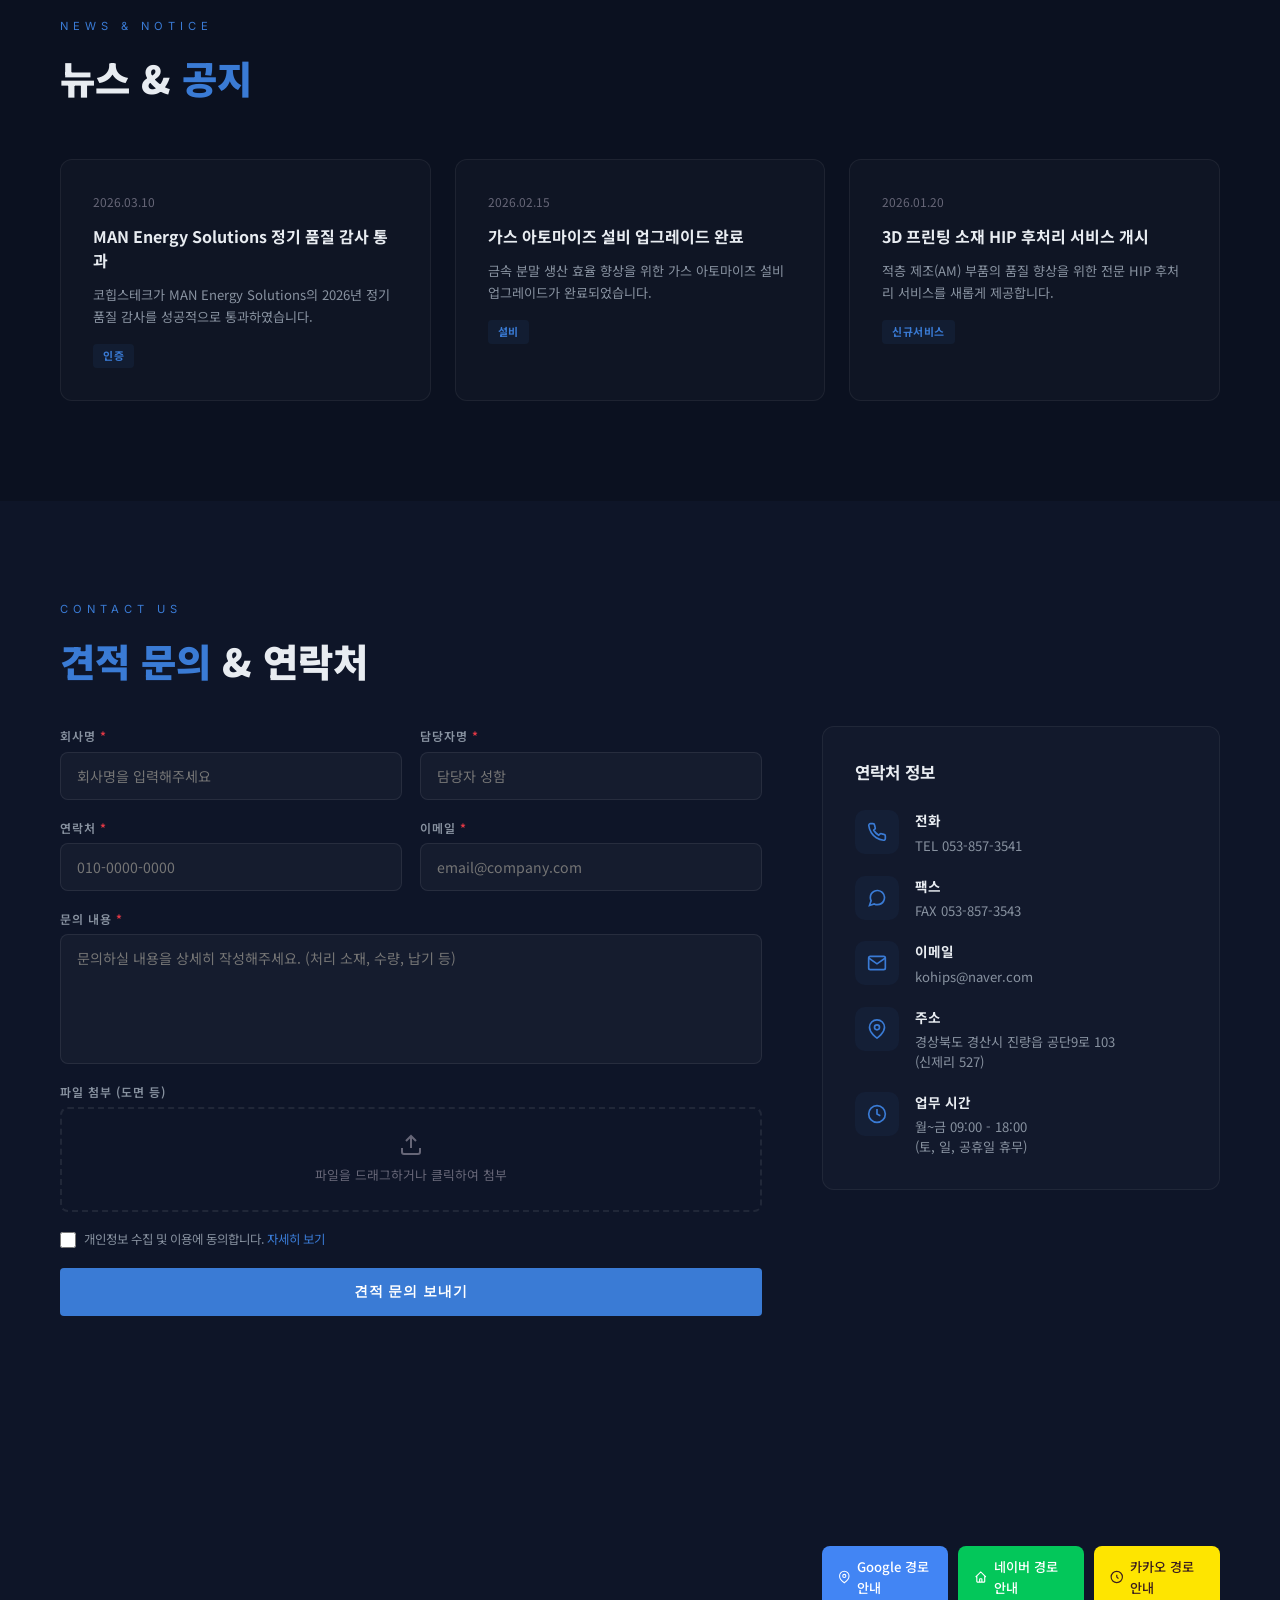
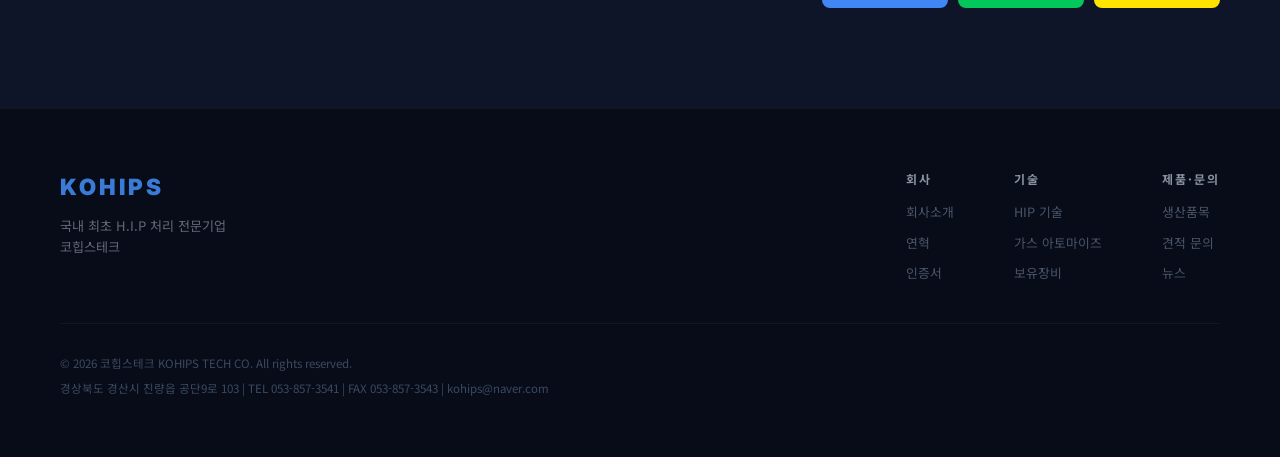
==== commit 325814f0: "feat: GA4 추적 강화 + 문의 API를 Vercel Function으로 이전 - GA4: 가상 페이지뷰, 스크롤 깊이, 섹션 체류시간, 지도/문의 추적 등 15개 이벤트 -" ====
--- a/index.html
+++ b/index.html
@@ -65,7 +65,6 @@
   </script>
 
   <!-- Google Analytics 4 -->
-  <!-- TODO: G-XXXXXXXXXX 를 실제 GA4 측정 ID로 교체하세요 (https://analytics.google.com) -->
   <script async src="https://www.googletagmanager.com/gtag/js?id=G-EQELRNXZBE"></script>
   <script>
     window.dataLayer = window.dataLayer || [];
@@ -73,7 +72,9 @@
     gtag('js', new Date());
     gtag('config', 'G-EQELRNXZBE', {
       page_title: document.title,
-      page_location: window.location.href
+      page_location: window.location.href,
+      send_page_view: true,
+      cookie_flags: 'SameSite=None;Secure'
     });
   </script>
 </head>
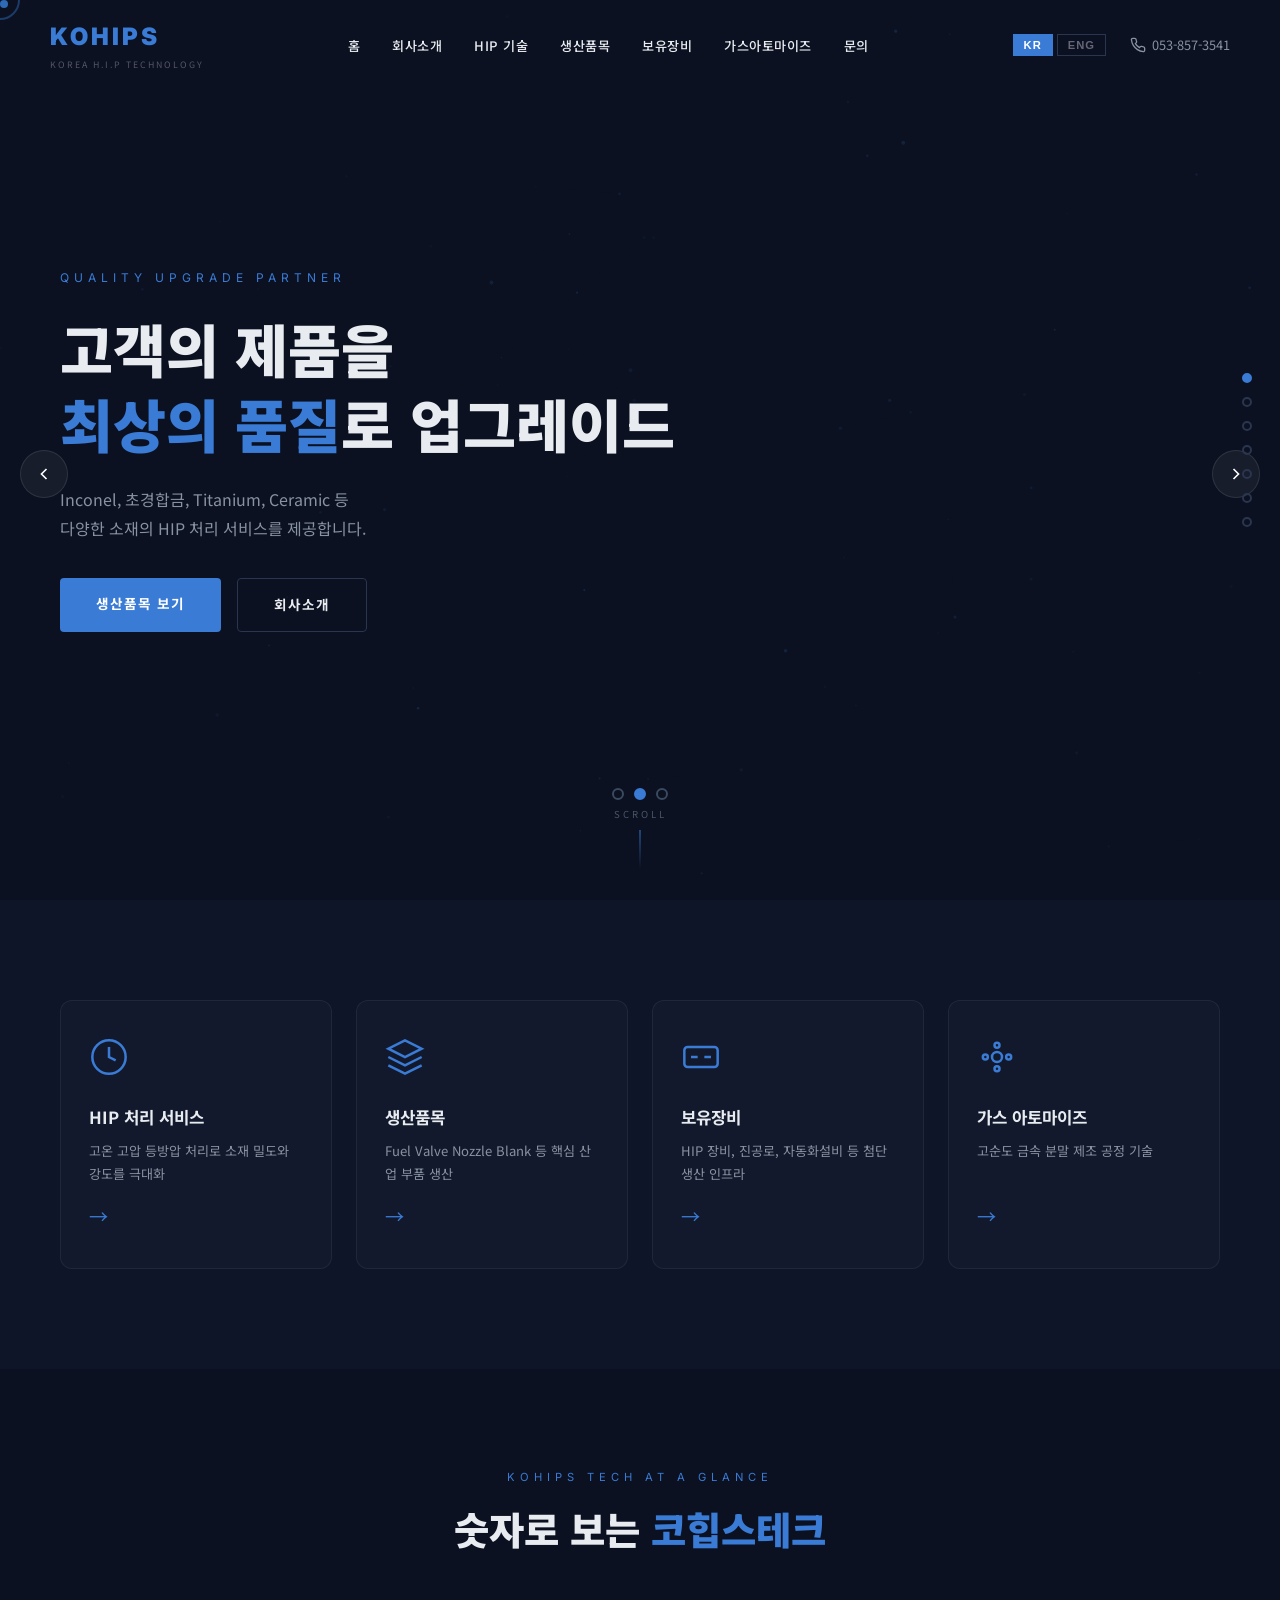
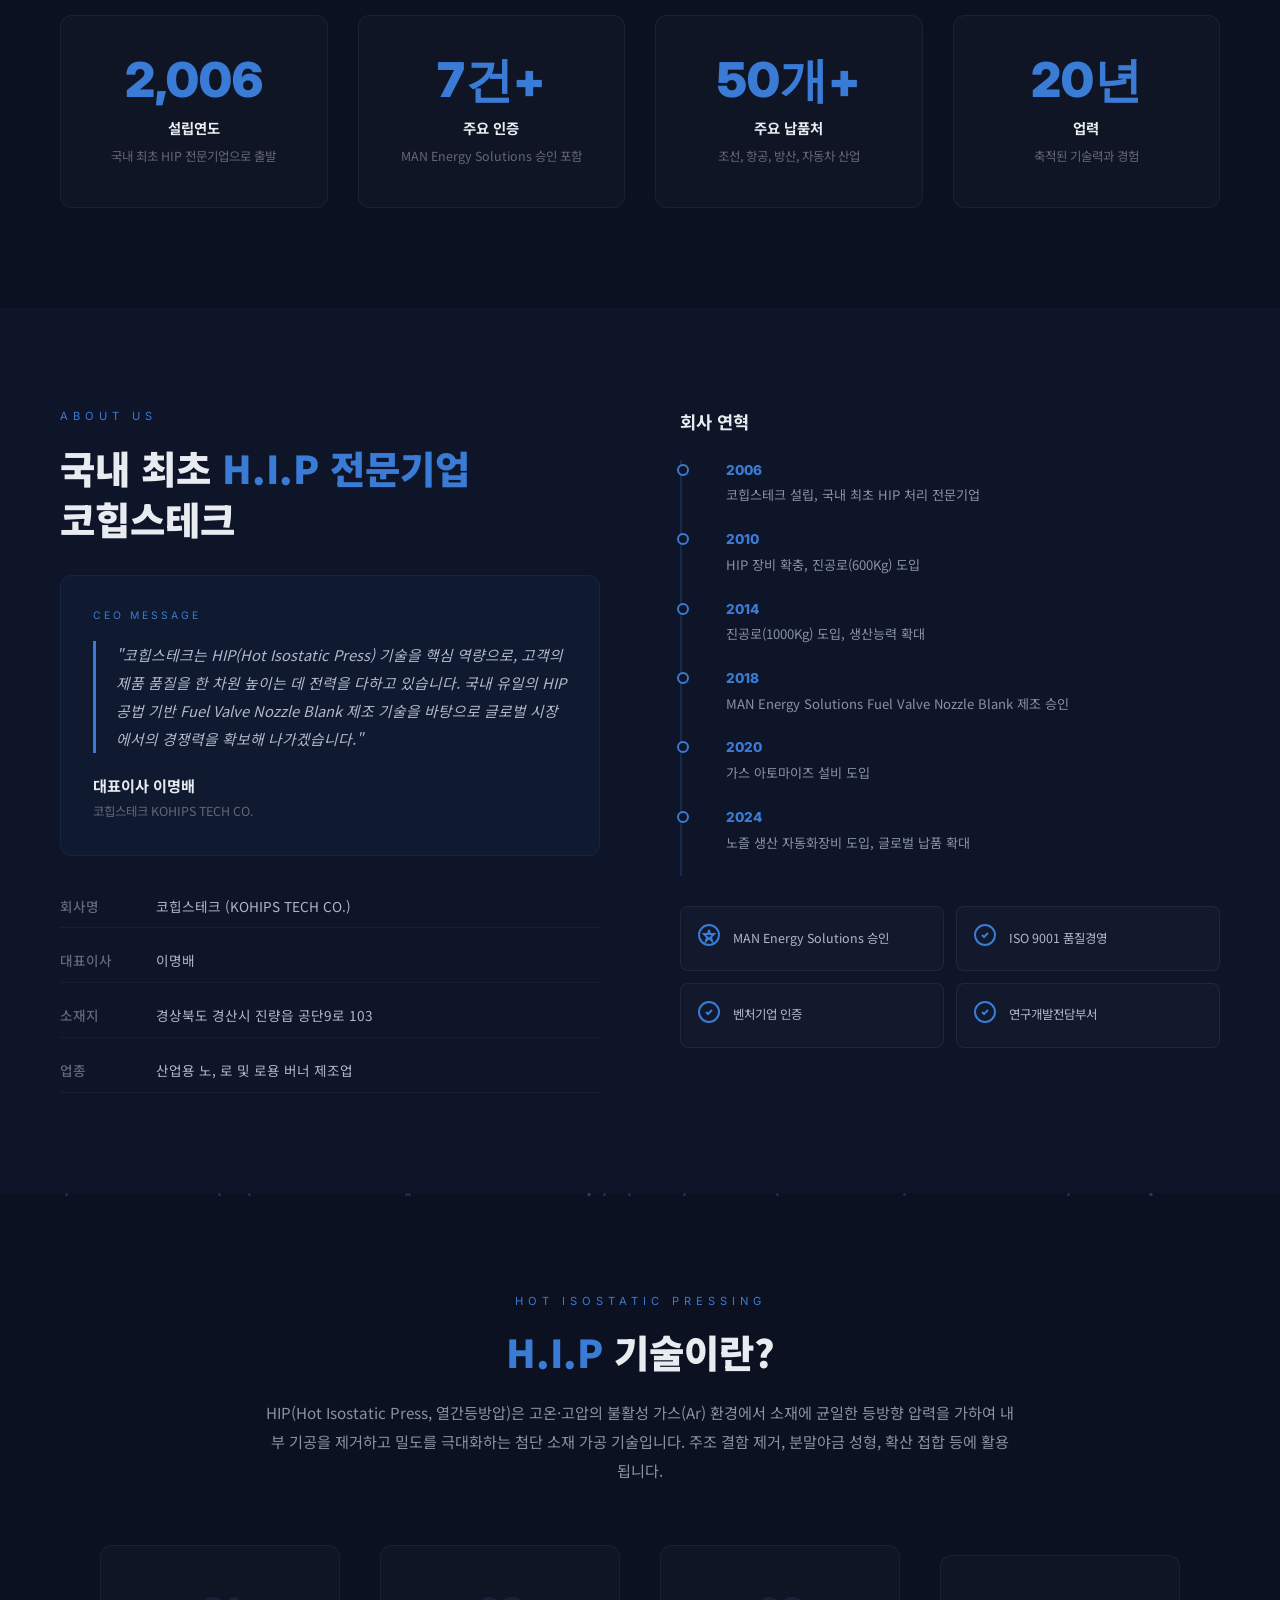
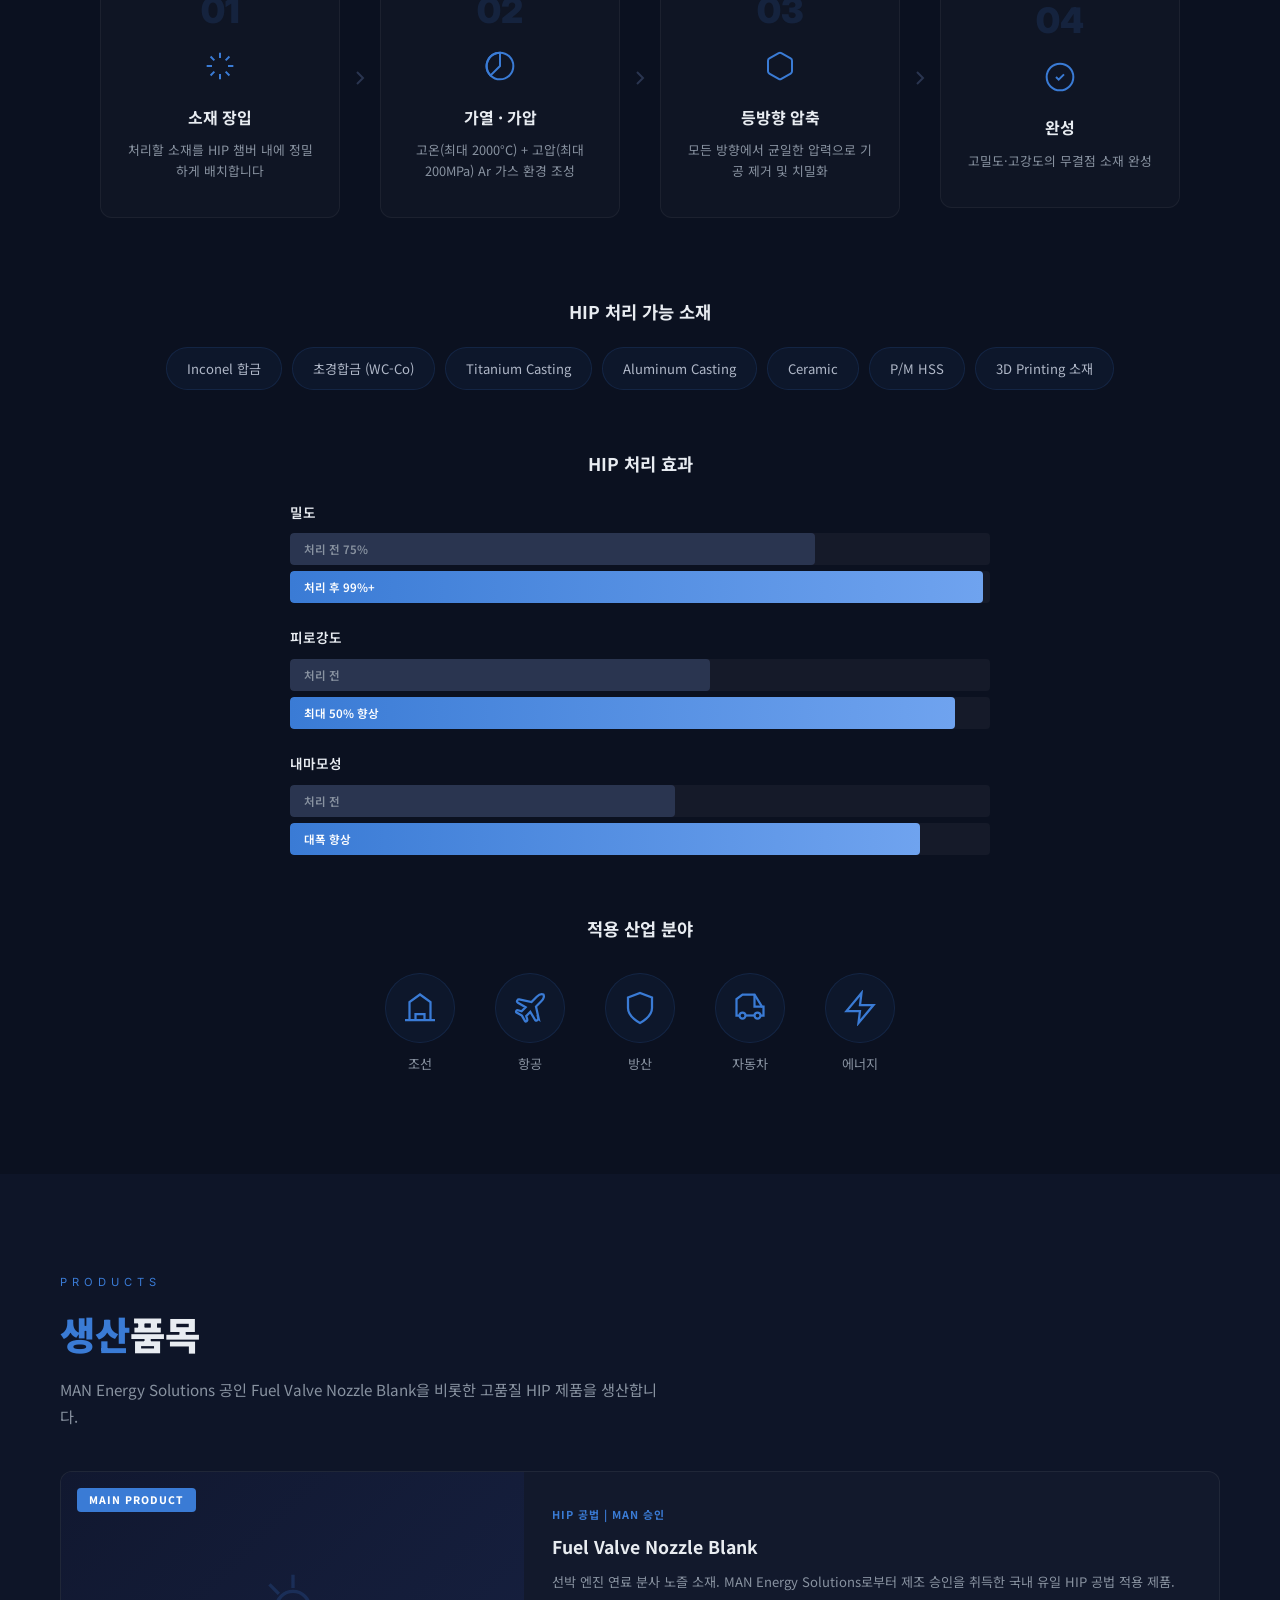
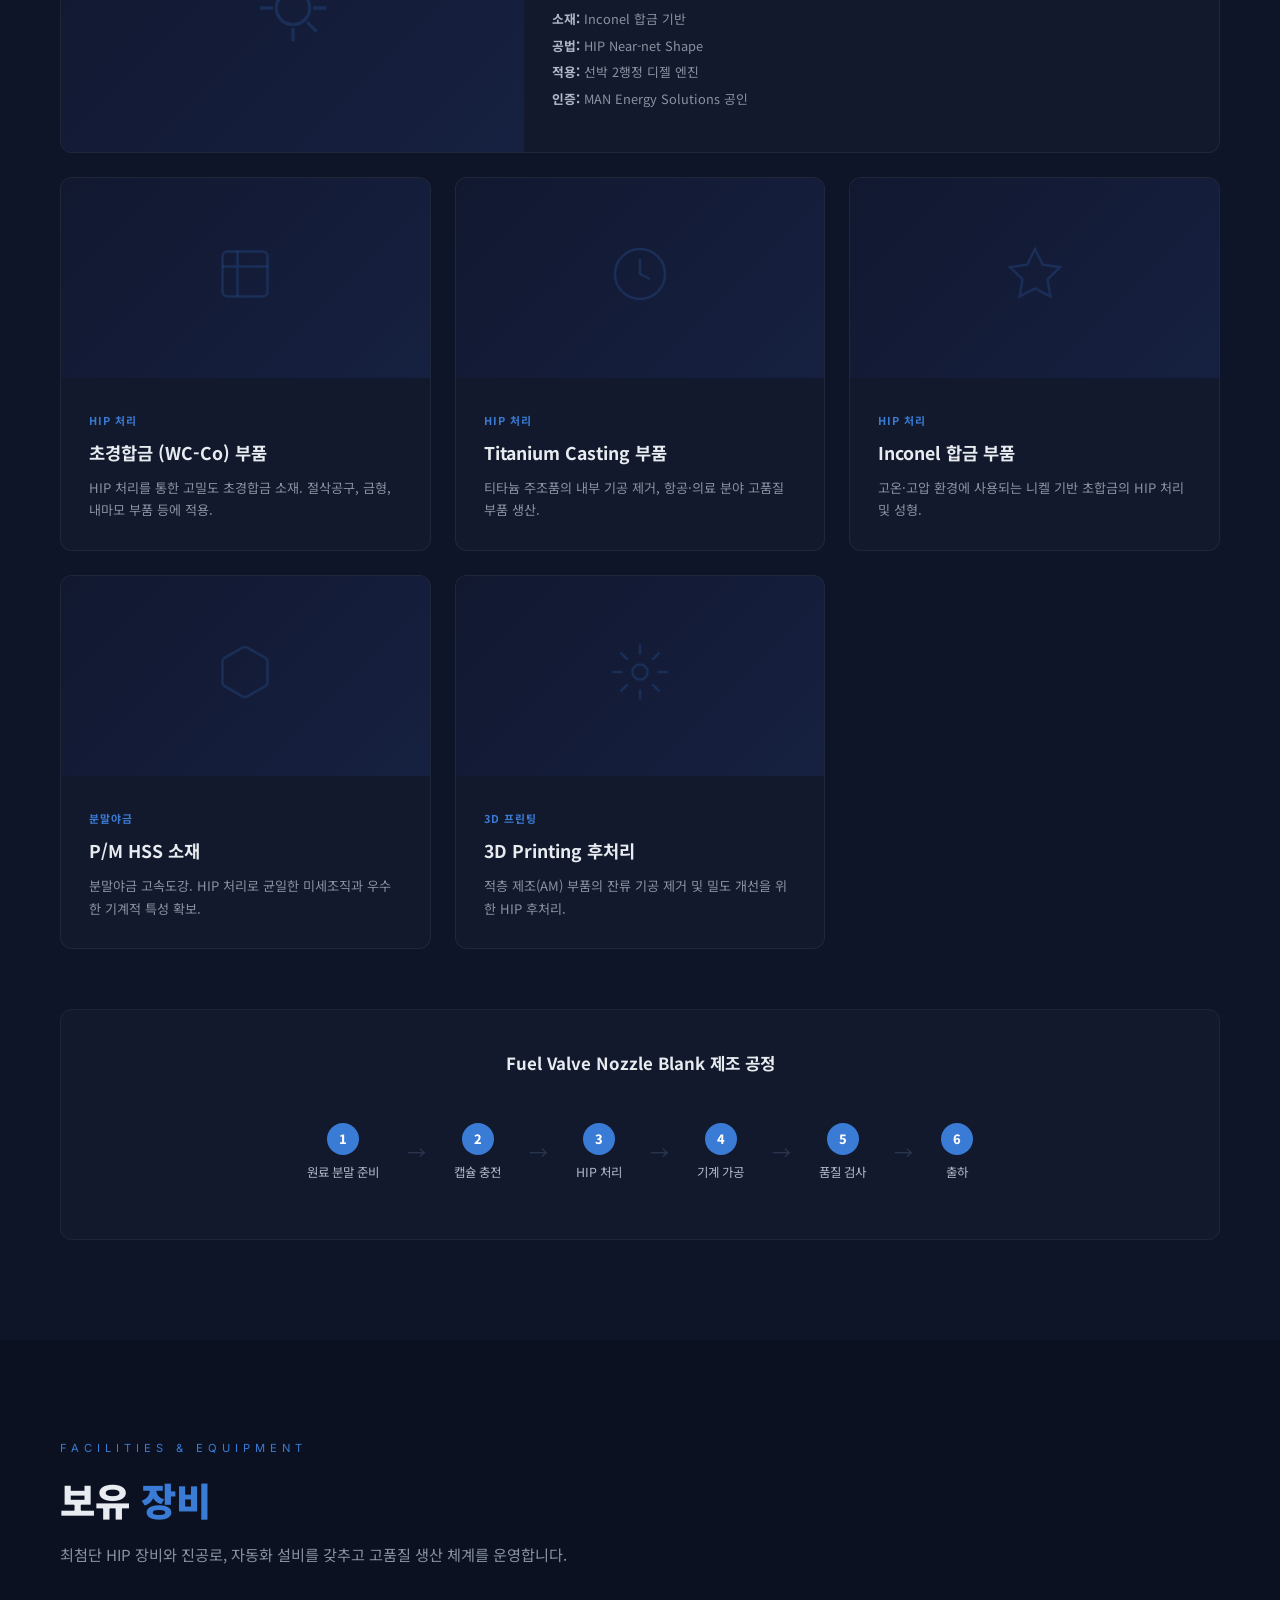
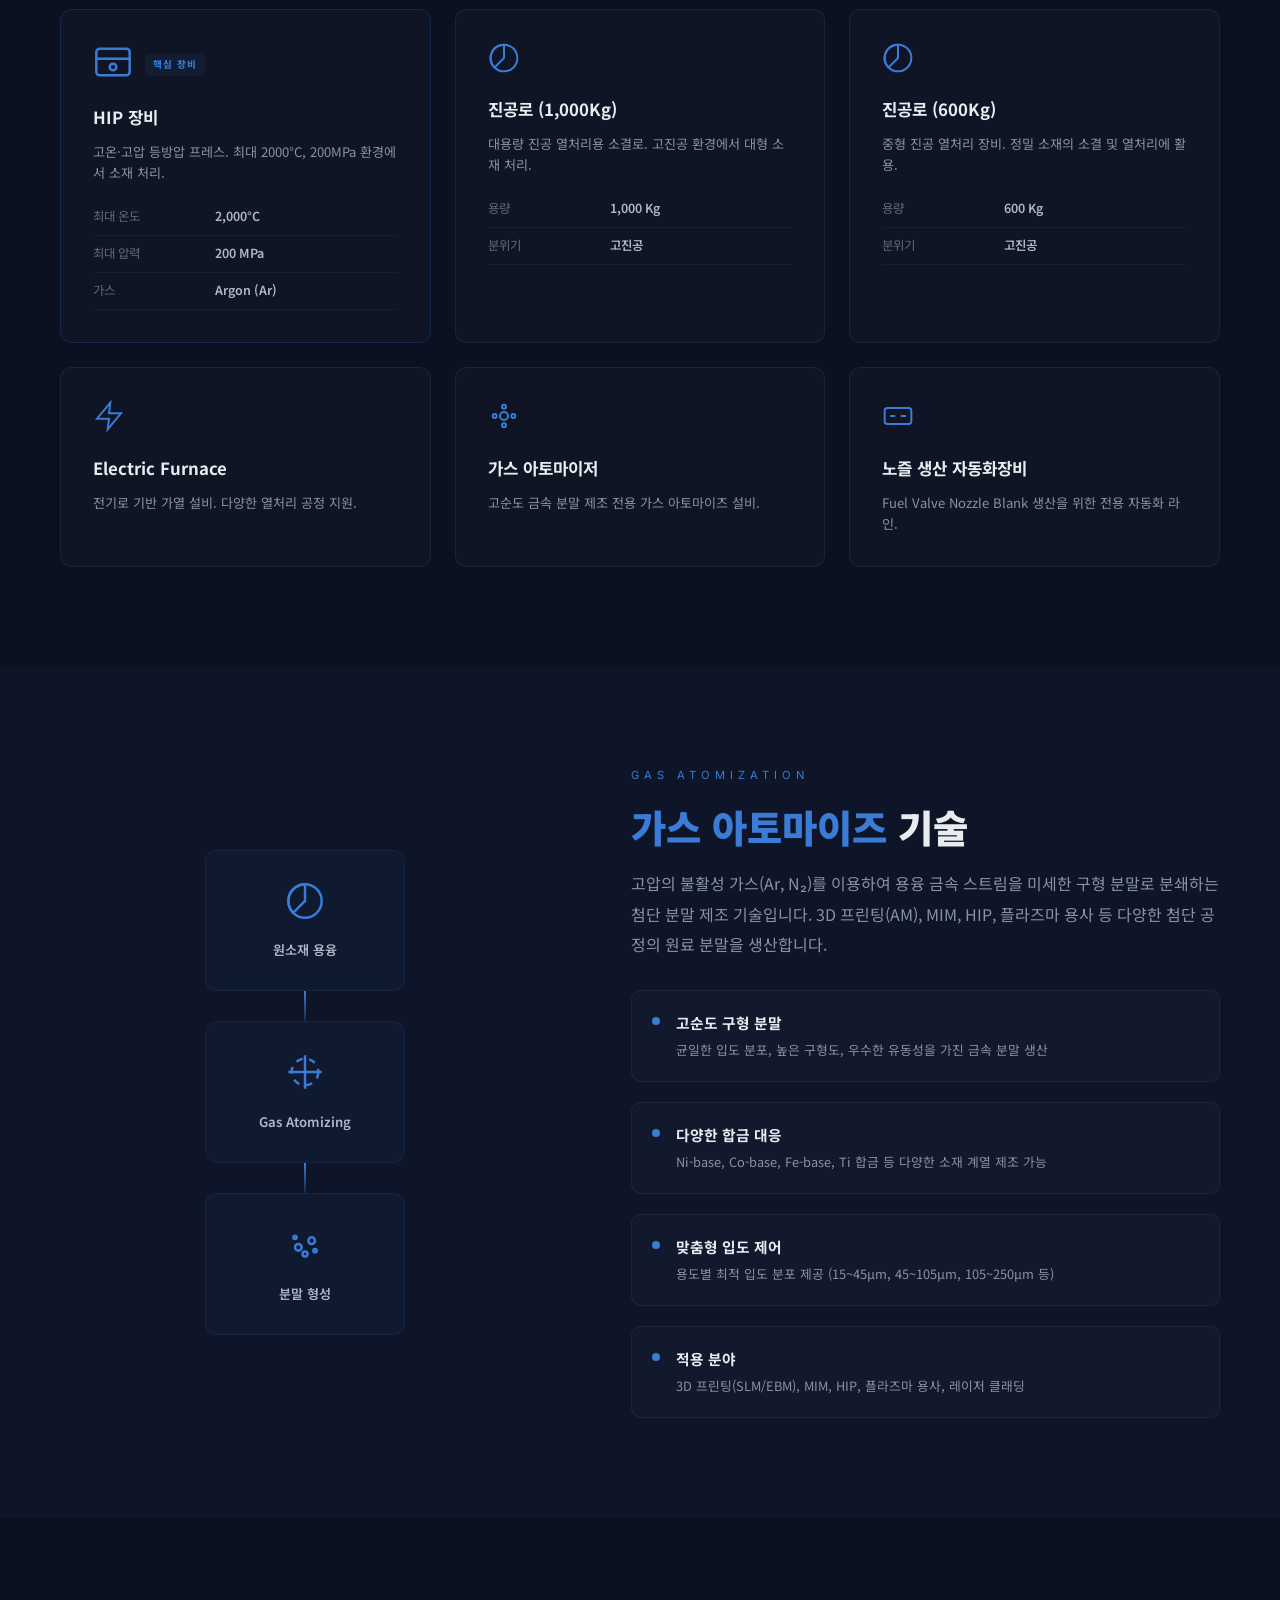
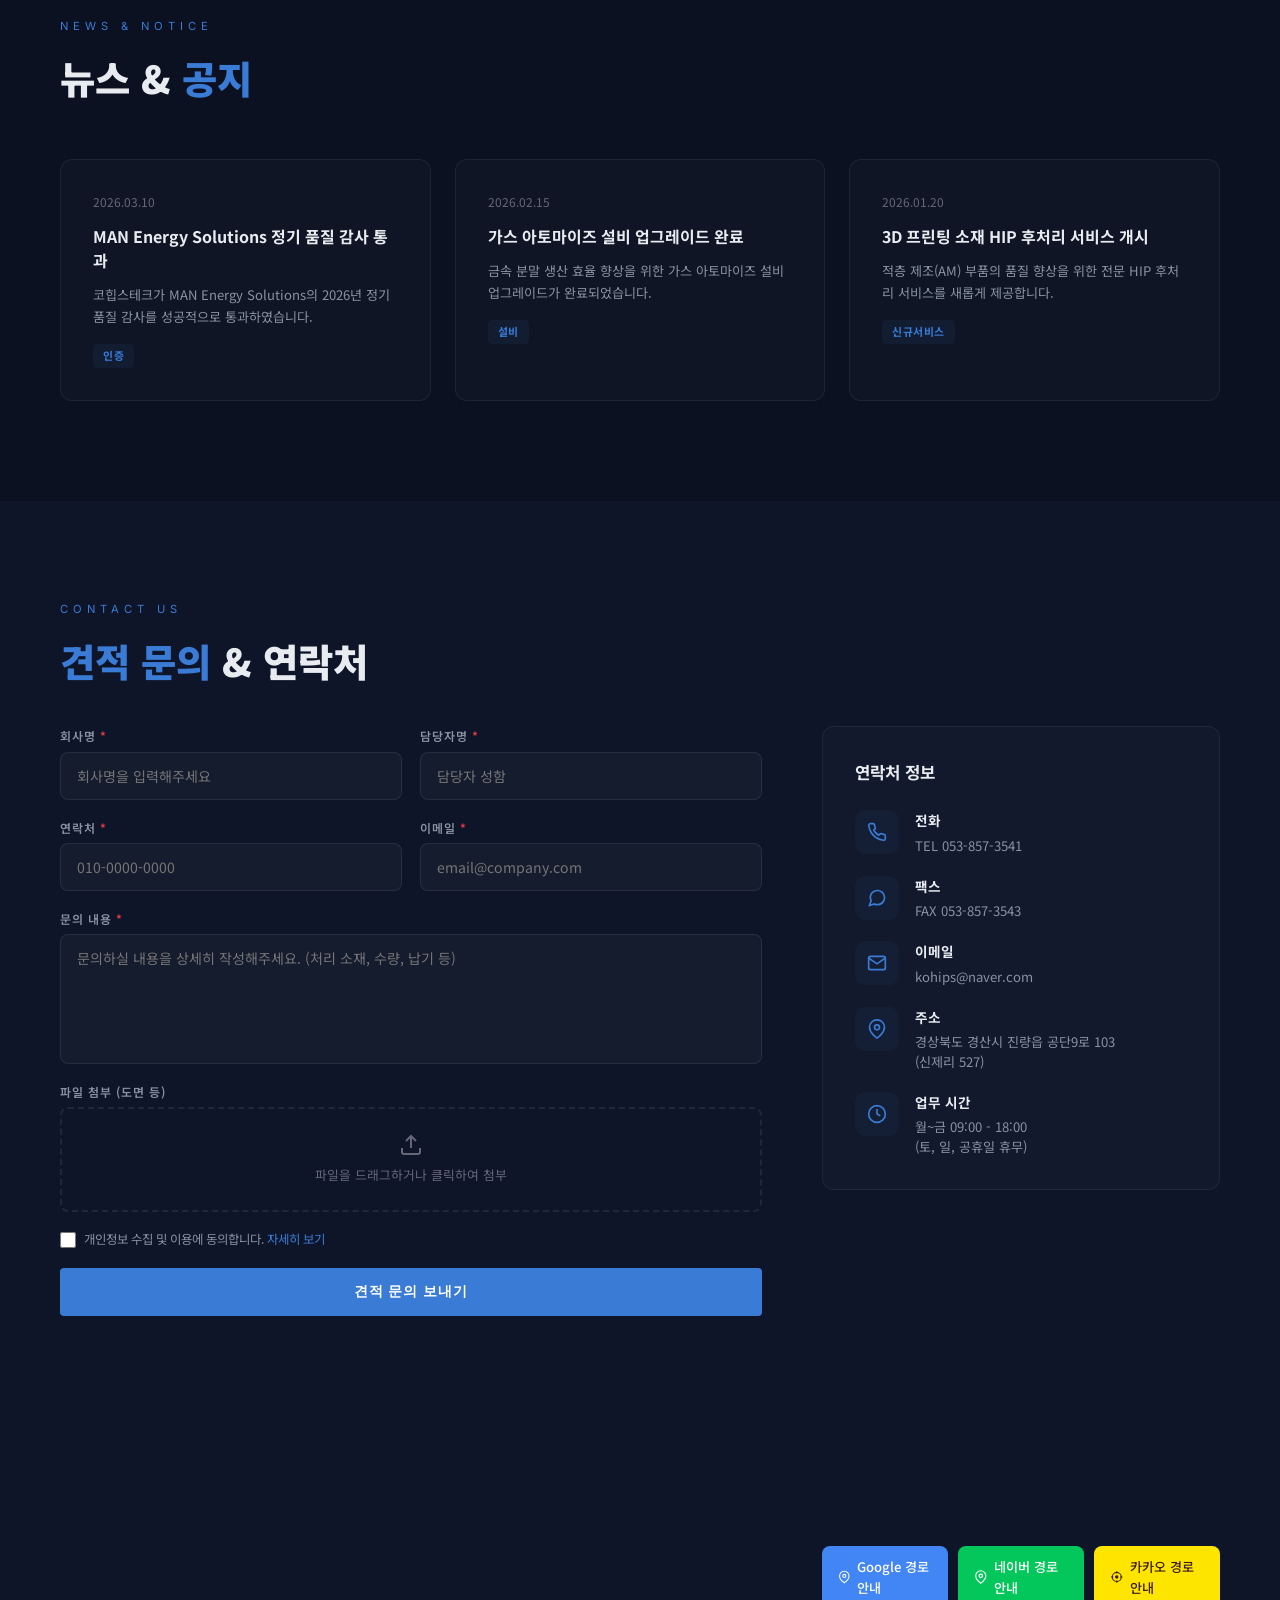
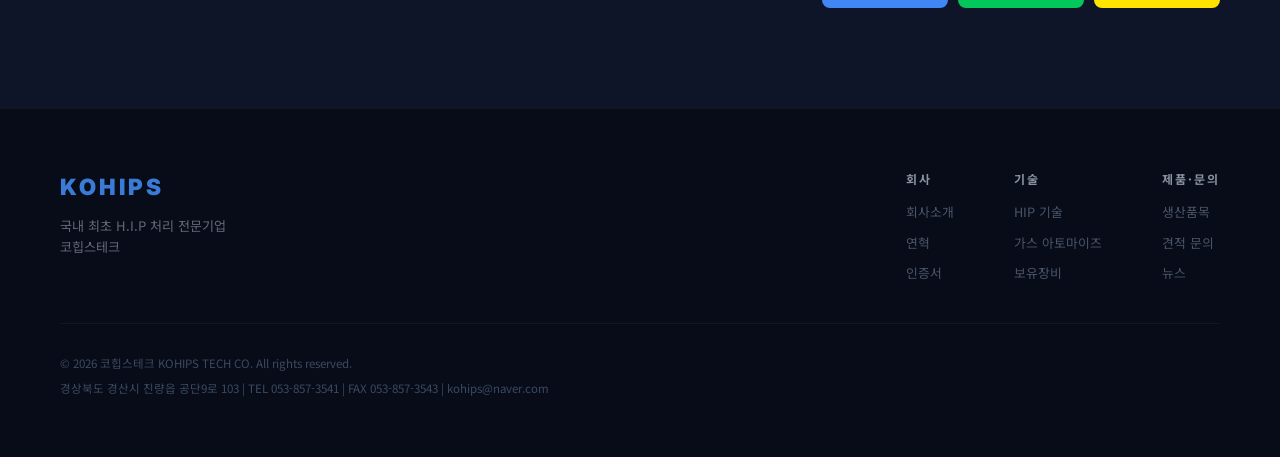
==== commit 195686d3: "feat: 정적 i18n 시스템으로 KO/EN 언어 전환 구현 + 지도 아이콘 개선 기존 Claude API 기반 번역을 제거하고, i18n.js에 221개 번역 키를 한/영 정적" ====
--- a/index.html
+++ b/index.html
@@ -97,13 +97,13 @@
       <span>KOREA H.I.P TECHNOLOGY</span>
     </a>
     <ul class="nav-links">
-      <li><a href="#hero" data-nav>홈</a></li>
-      <li><a href="#about" data-nav>회사소개</a></li>
-      <li><a href="#hip" data-nav>HIP 기술</a></li>
-      <li><a href="#products" data-nav>생산품목</a></li>
-      <li><a href="#equipment" data-nav>보유장비</a></li>
-      <li><a href="#atomize" data-nav>가스아토마이즈</a></li>
-      <li><a href="#contact" data-nav>문의</a></li>
+      <li><a href="#hero" data-nav data-i18n="nav_home">홈</a></li>
+      <li><a href="#about" data-nav data-i18n="nav_about">회사소개</a></li>
+      <li><a href="#hip" data-nav data-i18n="nav_hip">HIP 기술</a></li>
+      <li><a href="#products" data-nav data-i18n="nav_products">생산품목</a></li>
+      <li><a href="#equipment" data-nav data-i18n="nav_equipment">보유장비</a></li>
+      <li><a href="#atomize" data-nav data-i18n="nav_atomize">가스아토마이즈</a></li>
+      <li><a href="#contact" data-nav data-i18n="nav_contact">문의</a></li>
     </ul>
     <div class="nav-right">
       <div class="lang-switch" id="langSwitch">
@@ -123,25 +123,25 @@
   <!-- Mobile Menu -->
   <div class="mobile-menu" id="mobileMenu">
     <nav>
-      <a href="#hero" onclick="closeMobile()">홈</a>
-      <a href="#about" onclick="closeMobile()">회사소개</a>
-      <a href="#hip" onclick="closeMobile()">HIP 기술</a>
-      <a href="#products" onclick="closeMobile()">생산품목</a>
-      <a href="#equipment" onclick="closeMobile()">보유장비</a>
-      <a href="#atomize" onclick="closeMobile()">가스아토마이즈</a>
-      <a href="#contact" onclick="closeMobile()">문의</a>
+      <a href="#hero" onclick="closeMobile()" data-i18n="nav_home">홈</a>
+      <a href="#about" onclick="closeMobile()" data-i18n="nav_about">회사소개</a>
+      <a href="#hip" onclick="closeMobile()" data-i18n="nav_hip">HIP 기술</a>
+      <a href="#products" onclick="closeMobile()" data-i18n="nav_products">생산품목</a>
+      <a href="#equipment" onclick="closeMobile()" data-i18n="nav_equipment">보유장비</a>
+      <a href="#atomize" onclick="closeMobile()" data-i18n="nav_atomize">가스아토마이즈</a>
+      <a href="#contact" onclick="closeMobile()" data-i18n="nav_contact">문의</a>
     </nav>
   </div>
 
   <!-- Side Dots -->
   <div class="side-dots" id="sideDots">
-    <div class="side-dot active" data-target="hero"><span class="side-dot-label">홈</span></div>
-    <div class="side-dot" data-target="about"><span class="side-dot-label">회사소개</span></div>
-    <div class="side-dot" data-target="hip"><span class="side-dot-label">HIP 기술</span></div>
-    <div class="side-dot" data-target="products"><span class="side-dot-label">생산품목</span></div>
-    <div class="side-dot" data-target="equipment"><span class="side-dot-label">보유장비</span></div>
-    <div class="side-dot" data-target="atomize"><span class="side-dot-label">가스아토마이즈</span></div>
-    <div class="side-dot" data-target="contact"><span class="side-dot-label">문의</span></div>
+    <div class="side-dot active" data-target="hero"><span class="side-dot-label" data-i18n="dot_home">홈</span></div>
+    <div class="side-dot" data-target="about"><span class="side-dot-label" data-i18n="dot_about">회사소개</span></div>
+    <div class="side-dot" data-target="hip"><span class="side-dot-label" data-i18n="dot_hip">HIP 기술</span></div>
+    <div class="side-dot" data-target="products"><span class="side-dot-label" data-i18n="dot_products">생산품목</span></div>
+    <div class="side-dot" data-target="equipment"><span class="side-dot-label" data-i18n="dot_equipment">보유장비</span></div>
+    <div class="side-dot" data-target="atomize"><span class="side-dot-label" data-i18n="dot_atomize">가스아토마이즈</span></div>
+    <div class="side-dot" data-target="contact"><span class="side-dot-label" data-i18n="dot_contact">문의</span></div>
   </div>
 
   <!-- ==================== HERO ==================== -->
@@ -156,51 +156,51 @@
       <div class="hero-slide active" data-slide="0">
         <div class="hero-content">
           <p class="hero-label reveal-hero">KOREA'S FIRST HIP SPECIALIST</p>
-          <h1 class="hero-title reveal-hero">
+          <h1 class="hero-title reveal-hero" data-i18n-html="hero_0_title">
             <span class="line">국내 최초</span>
             <span class="line"><em>H.I.P 처리</em> 전문기업</span>
           </h1>
-          <p class="hero-desc reveal-hero">
+          <p class="hero-desc reveal-hero" data-i18n-html="hero_0_desc">
             Hot Isostatic Press 기술로 소재의 한계를 넘어,<br>
             최고 품질의 산업용 부품을 생산합니다.
           </p>
           <div class="hero-cta reveal-hero">
-            <a href="#contact" class="btn-primary magnetic">견적 문의하기</a>
-            <a href="#hip" class="btn-outline magnetic">HIP 기술 알아보기</a>
+            <a href="#contact" class="btn-primary magnetic" data-i18n="hero_0_cta1">견적 문의하기</a>
+            <a href="#hip" class="btn-outline magnetic" data-i18n="hero_0_cta2">HIP 기술 알아보기</a>
           </div>
         </div>
       </div>
       <div class="hero-slide" data-slide="1">
         <div class="hero-content">
           <p class="hero-label">QUALITY UPGRADE PARTNER</p>
-          <h1 class="hero-title">
+          <h1 class="hero-title" data-i18n-html="hero_1_title">
             <span class="line">고객의 제품을</span>
             <span class="line"><em>최상의 품질</em>로 업그레이드</span>
           </h1>
-          <p class="hero-desc">
+          <p class="hero-desc" data-i18n-html="hero_1_desc">
             Inconel, 초경합금, Titanium, Ceramic 등<br>
             다양한 소재의 HIP 처리 서비스를 제공합니다.
           </p>
           <div class="hero-cta">
-            <a href="#products" class="btn-primary magnetic">생산품목 보기</a>
-            <a href="#about" class="btn-outline magnetic">회사소개</a>
+            <a href="#products" class="btn-primary magnetic" data-i18n="hero_1_cta1">생산품목 보기</a>
+            <a href="#about" class="btn-outline magnetic" data-i18n="hero_1_cta2">회사소개</a>
           </div>
         </div>
       </div>
       <div class="hero-slide" data-slide="2">
         <div class="hero-content">
           <p class="hero-label">MAN ENERGY SOLUTIONS APPROVED</p>
-          <h1 class="hero-title">
+          <h1 class="hero-title" data-i18n-html="hero_2_title">
             <span class="line">MAN Energy Solutions 공인</span>
             <span class="line"><em>Fuel Valve Nozzle</em> Blank 생산</span>
           </h1>
-          <p class="hero-desc">
+          <p class="hero-desc" data-i18n-html="hero_2_desc">
             국내 유일 HIP 공법 적용 연료분사 노즐 블랭크 제조.<br>
             선박 엔진의 핵심 부품을 공급합니다.
           </p>
           <div class="hero-cta">
-            <a href="#products" class="btn-primary magnetic">제품 상세보기</a>
-            <a href="#contact" class="btn-outline magnetic">문의하기</a>
+            <a href="#products" class="btn-primary magnetic" data-i18n="hero_2_cta1">제품 상세보기</a>
+            <a href="#contact" class="btn-outline magnetic" data-i18n="hero_2_cta2">문의하기</a>
           </div>
         </div>
       </div>
@@ -231,32 +231,32 @@
           <div class="service-icon">
             <svg width="40" height="40" viewBox="0 0 24 24" fill="none" stroke="currentColor" stroke-width="1.5"><circle cx="12" cy="12" r="10"/><path d="M12 6v6l4 2"/></svg>
           </div>
-          <h3>HIP 처리 서비스</h3>
-          <p>고온 고압 등방압 처리로 소재 밀도와 강도를 극대화</p>
+          <h3 data-i18n="svc_hip_title">HIP 처리 서비스</h3>
+          <p data-i18n="svc_hip_desc">고온 고압 등방압 처리로 소재 밀도와 강도를 극대화</p>
           <span class="service-arrow">&rarr;</span>
         </a>
         <a href="#products" class="service-card reveal reveal-delay-1">
           <div class="service-icon">
             <svg width="40" height="40" viewBox="0 0 24 24" fill="none" stroke="currentColor" stroke-width="1.5"><path d="M12 2L2 7l10 5 10-5-10-5z"/><path d="M2 17l10 5 10-5"/><path d="M2 12l10 5 10-5"/></svg>
           </div>
-          <h3>생산품목</h3>
-          <p>Fuel Valve Nozzle Blank 등 핵심 산업 부품 생산</p>
+          <h3 data-i18n="svc_products_title">생산품목</h3>
+          <p data-i18n="svc_products_desc">Fuel Valve Nozzle Blank 등 핵심 산업 부품 생산</p>
           <span class="service-arrow">&rarr;</span>
         </a>
         <a href="#equipment" class="service-card reveal reveal-delay-2">
           <div class="service-icon">
             <svg width="40" height="40" viewBox="0 0 24 24" fill="none" stroke="currentColor" stroke-width="1.5"><rect x="2" y="6" width="20" height="12" rx="2"/><path d="M6 12h4"/><path d="M14 12h4"/></svg>
           </div>
-          <h3>보유장비</h3>
-          <p>HIP 장비, 진공로, 자동화설비 등 첨단 생산 인프라</p>
+          <h3 data-i18n="svc_equip_title">보유장비</h3>
+          <p data-i18n="svc_equip_desc">HIP 장비, 진공로, 자동화설비 등 첨단 생산 인프라</p>
           <span class="service-arrow">&rarr;</span>
         </a>
         <a href="#atomize" class="service-card reveal reveal-delay-3">
           <div class="service-icon">
             <svg width="40" height="40" viewBox="0 0 24 24" fill="none" stroke="currentColor" stroke-width="1.5"><circle cx="12" cy="12" r="3"/><circle cx="12" cy="5" r="1.5"/><circle cx="19" cy="12" r="1.5"/><circle cx="5" cy="12" r="1.5"/><circle cx="12" cy="19" r="1.5"/></svg>
           </div>
-          <h3>가스 아토마이즈</h3>
-          <p>고순도 금속 분말 제조 공정 기술</p>
+          <h3 data-i18n="svc_atomize_title">가스 아토마이즈</h3>
+          <p data-i18n="svc_atomize_desc">고순도 금속 분말 제조 공정 기술</p>
           <span class="service-arrow">&rarr;</span>
         </a>
       </div>
@@ -268,28 +268,28 @@
     <div class="section-inner">
       <div class="numbers-header">
         <p class="section-label reveal">KOHIPS TECH AT A GLANCE</p>
-        <h2 class="section-title reveal reveal-delay-1">숫자로 보는 <em>코힙스테크</em></h2>
+        <h2 class="section-title reveal reveal-delay-1" data-i18n-html="numbers_title">숫자로 보는 <em>코힙스테크</em></h2>
       </div>
       <div class="numbers-grid">
         <div class="number-item reveal">
           <div class="number-value" data-count="2006">0</div>
-          <div class="number-label">설립연도</div>
-          <div class="number-desc">국내 최초 HIP 전문기업으로 출발</div>
+          <div class="number-label" data-i18n="num_year_label">설립연도</div>
+          <div class="number-desc" data-i18n="num_year_desc">국내 최초 HIP 전문기업으로 출발</div>
         </div>
         <div class="number-item reveal reveal-delay-1">
-          <div class="number-value" data-count="7" data-suffix="건+">0</div>
-          <div class="number-label">주요 인증</div>
-          <div class="number-desc">MAN Energy Solutions 승인 포함</div>
+          <div class="number-value" data-count="7" data-suffix="건+" data-i18n-suffix="num_cert_suffix">0</div>
+          <div class="number-label" data-i18n="num_cert_label">주요 인증</div>
+          <div class="number-desc" data-i18n="num_cert_desc">MAN Energy Solutions 승인 포함</div>
         </div>
         <div class="number-item reveal reveal-delay-2">
-          <div class="number-value" data-count="50" data-suffix="개+">0</div>
-          <div class="number-label">주요 납품처</div>
-          <div class="number-desc">조선, 항공, 방산, 자동차 산업</div>
+          <div class="number-value" data-count="50" data-suffix="개+" data-i18n-suffix="num_client_suffix">0</div>
+          <div class="number-label" data-i18n="num_client_label">주요 납품처</div>
+          <div class="number-desc" data-i18n="num_client_desc">조선, 항공, 방산, 자동차 산업</div>
         </div>
         <div class="number-item reveal reveal-delay-3">
-          <div class="number-value" data-count="20" data-suffix="년">0</div>
-          <div class="number-label">업력</div>
-          <div class="number-desc">축적된 기술력과 경험</div>
+          <div class="number-value" data-count="20" data-suffix="년" data-i18n-suffix="num_exp_suffix">0</div>
+          <div class="number-label" data-i18n="num_exp_label">업력</div>
+          <div class="number-desc" data-i18n="num_exp_desc">축적된 기술력과 경험</div>
         </div>
       </div>
     </div>
@@ -301,69 +301,69 @@
       <div class="about-grid">
         <div class="about-left">
           <p class="section-label reveal">ABOUT US</p>
-          <h2 class="section-title reveal reveal-delay-1">
+          <h2 class="section-title reveal reveal-delay-1" data-i18n-html="about_title">
             국내 최초 <em>H.I.P 전문기업</em><br>코힙스테크
           </h2>
           <div class="about-ceo reveal reveal-delay-2">
             <div class="ceo-badge">CEO MESSAGE</div>
-            <blockquote>
+            <blockquote data-i18n="about_ceo_quote">
               "코힙스테크는 HIP(Hot Isostatic Press) 기술을 핵심 역량으로,
               고객의 제품 품질을 한 차원 높이는 데 전력을 다하고 있습니다.
               국내 유일의 HIP 공법 기반 Fuel Valve Nozzle Blank 제조 기술을 바탕으로
               글로벌 시장에서의 경쟁력을 확보해 나가겠습니다."
             </blockquote>
             <div class="ceo-name">
-              <strong>대표이사 이명배</strong>
-              <span>코힙스테크 KOHIPS TECH CO.</span>
+              <strong data-i18n="about_ceo_name">대표이사 이명배</strong>
+              <span data-i18n="about_ceo_co">코힙스테크 KOHIPS TECH CO.</span>
             </div>
           </div>
           <div class="about-info reveal reveal-delay-3">
             <div class="info-item">
-              <span class="info-label">회사명</span>
-              <span class="info-value">코힙스테크 (KOHIPS TECH CO.)</span>
+              <span class="info-label" data-i18n="about_lbl_company">회사명</span>
+              <span class="info-value" data-i18n="about_val_company">코힙스테크 (KOHIPS TECH CO.)</span>
             </div>
             <div class="info-item">
-              <span class="info-label">대표이사</span>
-              <span class="info-value">이명배</span>
+              <span class="info-label" data-i18n="about_lbl_ceo">대표이사</span>
+              <span class="info-value" data-i18n="about_val_ceo">이명배</span>
             </div>
             <div class="info-item">
-              <span class="info-label">소재지</span>
-              <span class="info-value">경상북도 경산시 진량읍 공단9로 103</span>
+              <span class="info-label" data-i18n="about_lbl_location">소재지</span>
+              <span class="info-value" data-i18n="about_val_location">경상북도 경산시 진량읍 공단9로 103</span>
             </div>
             <div class="info-item">
-              <span class="info-label">업종</span>
-              <span class="info-value">산업용 노, 로 및 로용 버너 제조업</span>
+              <span class="info-label" data-i18n="about_lbl_industry">업종</span>
+              <span class="info-value" data-i18n="about_val_industry">산업용 노, 로 및 로용 버너 제조업</span>
             </div>
           </div>
         </div>
         <div class="about-right">
           <!-- Timeline -->
           <div class="timeline reveal reveal-delay-2">
-            <h3 class="timeline-title">회사 연혁</h3>
+            <h3 class="timeline-title" data-i18n="timeline_title">회사 연혁</h3>
             <div class="timeline-track">
               <div class="timeline-item">
                 <div class="timeline-year">2006</div>
-                <div class="timeline-content">코힙스테크 설립, 국내 최초 HIP 처리 전문기업</div>
+                <div class="timeline-content" data-i18n="timeline_2006">코힙스테크 설립, 국내 최초 HIP 처리 전문기업</div>
               </div>
               <div class="timeline-item">
                 <div class="timeline-year">2010</div>
-                <div class="timeline-content">HIP 장비 확충, 진공로(600Kg) 도입</div>
+                <div class="timeline-content" data-i18n="timeline_2010">HIP 장비 확충, 진공로(600Kg) 도입</div>
               </div>
               <div class="timeline-item">
                 <div class="timeline-year">2014</div>
-                <div class="timeline-content">진공로(1000Kg) 도입, 생산능력 확대</div>
+                <div class="timeline-content" data-i18n="timeline_2014">진공로(1000Kg) 도입, 생산능력 확대</div>
               </div>
               <div class="timeline-item">
                 <div class="timeline-year">2018</div>
-                <div class="timeline-content">MAN Energy Solutions Fuel Valve Nozzle Blank 제조 승인</div>
+                <div class="timeline-content" data-i18n="timeline_2018">MAN Energy Solutions Fuel Valve Nozzle Blank 제조 승인</div>
               </div>
               <div class="timeline-item">
                 <div class="timeline-year">2020</div>
-                <div class="timeline-content">가스 아토마이즈 설비 도입</div>
+                <div class="timeline-content" data-i18n="timeline_2020">가스 아토마이즈 설비 도입</div>
               </div>
               <div class="timeline-item">
                 <div class="timeline-year">2024</div>
-                <div class="timeline-content">노즐 생산 자동화장비 도입, 글로벌 납품 확대</div>
+                <div class="timeline-content" data-i18n="timeline_2024">노즐 생산 자동화장비 도입, 글로벌 납품 확대</div>
               </div>
             </div>
           </div>
@@ -373,25 +373,25 @@
               <div class="cert-icon">
                 <svg width="24" height="24" viewBox="0 0 24 24" fill="none" stroke="currentColor" stroke-width="2"><path d="M12 15l-3 3 1-4-3-3h4L12 7l1 4h4l-3 3 1 4z"/><circle cx="12" cy="12" r="10"/></svg>
               </div>
-              <span>MAN Energy Solutions 승인</span>
+              <span data-i18n="cert_man">MAN Energy Solutions 승인</span>
             </div>
             <div class="cert-card">
               <div class="cert-icon">
                 <svg width="24" height="24" viewBox="0 0 24 24" fill="none" stroke="currentColor" stroke-width="2"><path d="M9 12l2 2 4-4"/><circle cx="12" cy="12" r="10"/></svg>
               </div>
-              <span>ISO 9001 품질경영</span>
+              <span data-i18n="cert_iso">ISO 9001 품질경영</span>
             </div>
             <div class="cert-card">
               <div class="cert-icon">
                 <svg width="24" height="24" viewBox="0 0 24 24" fill="none" stroke="currentColor" stroke-width="2"><path d="M9 12l2 2 4-4"/><circle cx="12" cy="12" r="10"/></svg>
               </div>
-              <span>벤처기업 인증</span>
+              <span data-i18n="cert_venture">벤처기업 인증</span>
             </div>
             <div class="cert-card">
               <div class="cert-icon">
                 <svg width="24" height="24" viewBox="0 0 24 24" fill="none" stroke="currentColor" stroke-width="2"><path d="M9 12l2 2 4-4"/><circle cx="12" cy="12" r="10"/></svg>
               </div>
-              <span>연구개발전담부서</span>
+              <span data-i18n="cert_rnd">연구개발전담부서</span>
             </div>
           </div>
         </div>
@@ -405,8 +405,8 @@
     <div class="section-inner">
       <div class="hip-header">
         <p class="section-label reveal">HOT ISOSTATIC PRESSING</p>
-        <h2 class="section-title reveal reveal-delay-1"><em>H.I.P</em> 기술이란?</h2>
-        <p class="hip-desc reveal reveal-delay-2">
+        <h2 class="section-title reveal reveal-delay-1" data-i18n-html="hip_title"><em>H.I.P</em> 기술이란?</h2>
+        <p class="hip-desc reveal reveal-delay-2" data-i18n="hip_desc">
           HIP(Hot Isostatic Press, 열간등방압)은 고온·고압의 불활성 가스(Ar) 환경에서
           소재에 균일한 등방향 압력을 가하여 내부 기공을 제거하고 밀도를 극대화하는
           첨단 소재 가공 기술입니다. 주조 결함 제거, 분말야금 성형, 확산 접합 등에 활용됩니다.
@@ -420,8 +420,8 @@
           <div class="hip-step-icon-wrap">
             <svg width="32" height="32" viewBox="0 0 24 24" fill="none" stroke="currentColor" stroke-width="1.5"><path d="M12 2v4M12 18v4M4.93 4.93l2.83 2.83M16.24 16.24l2.83 2.83M2 12h4M18 12h4M4.93 19.07l2.83-2.83M16.24 7.76l2.83-2.83"/></svg>
           </div>
-          <h3>소재 장입</h3>
-          <p>처리할 소재를 HIP 챔버 내에 정밀하게 배치합니다</p>
+          <h3 data-i18n="hip_step1_title">소재 장입</h3>
+          <p data-i18n="hip_step1_desc">처리할 소재를 HIP 챔버 내에 정밀하게 배치합니다</p>
         </div>
         <div class="hip-step-arrow reveal reveal-delay-1">
           <svg width="24" height="24" viewBox="0 0 24 24" fill="none" stroke="currentColor" stroke-width="2"><polyline points="9 18 15 12 9 6"/></svg>
@@ -431,8 +431,8 @@
           <div class="hip-step-icon-wrap">
             <svg width="32" height="32" viewBox="0 0 24 24" fill="none" stroke="currentColor" stroke-width="1.5"><path d="M12 2a10 10 0 00-7.07 17.07L12 12V2z"/><circle cx="12" cy="12" r="10"/></svg>
           </div>
-          <h3>가열 · 가압</h3>
-          <p>고온(최대 2000°C) + 고압(최대 200MPa) Ar 가스 환경 조성</p>
+          <h3 data-i18n="hip_step2_title">가열 · 가압</h3>
+          <p data-i18n="hip_step2_desc">고온(최대 2000°C) + 고압(최대 200MPa) Ar 가스 환경 조성</p>
         </div>
         <div class="hip-step-arrow reveal reveal-delay-2">
           <svg width="24" height="24" viewBox="0 0 24 24" fill="none" stroke="currentColor" stroke-width="2"><polyline points="9 18 15 12 9 6"/></svg>
@@ -442,8 +442,8 @@
           <div class="hip-step-icon-wrap">
             <svg width="32" height="32" viewBox="0 0 24 24" fill="none" stroke="currentColor" stroke-width="1.5"><path d="M21 16V8a2 2 0 00-1-1.73l-7-4a2 2 0 00-2 0l-7 4A2 2 0 003 8v8a2 2 0 001 1.73l7 4a2 2 0 002 0l7-4A2 2 0 0021 16z"/></svg>
           </div>
-          <h3>등방향 압축</h3>
-          <p>모든 방향에서 균일한 압력으로 기공 제거 및 치밀화</p>
+          <h3 data-i18n="hip_step3_title">등방향 압축</h3>
+          <p data-i18n="hip_step3_desc">모든 방향에서 균일한 압력으로 기공 제거 및 치밀화</p>
         </div>
         <div class="hip-step-arrow reveal reveal-delay-3">
           <svg width="24" height="24" viewBox="0 0 24 24" fill="none" stroke="currentColor" stroke-width="2"><polyline points="9 18 15 12 9 6"/></svg>
@@ -453,53 +453,53 @@
           <div class="hip-step-icon-wrap">
             <svg width="32" height="32" viewBox="0 0 24 24" fill="none" stroke="currentColor" stroke-width="1.5"><path d="M9 12l2 2 4-4"/><circle cx="12" cy="12" r="10"/></svg>
           </div>
-          <h3>완성</h3>
-          <p>고밀도·고강도의 무결점 소재 완성</p>
+          <h3 data-i18n="hip_step4_title">완성</h3>
+          <p data-i18n="hip_step4_desc">고밀도·고강도의 무결점 소재 완성</p>
         </div>
       </div>
 
       <!-- Treatable Materials -->
       <div class="hip-materials">
-        <h3 class="reveal">HIP 처리 가능 소재</h3>
+        <h3 class="reveal" data-i18n="hip_materials_title">HIP 처리 가능 소재</h3>
         <div class="material-tags reveal reveal-delay-1">
-          <span class="material-tag">Inconel 합금</span>
-          <span class="material-tag">초경합금 (WC-Co)</span>
-          <span class="material-tag">Titanium Casting</span>
-          <span class="material-tag">Aluminum Casting</span>
-          <span class="material-tag">Ceramic</span>
-          <span class="material-tag">P/M HSS</span>
-          <span class="material-tag">3D Printing 소재</span>
+          <span class="material-tag" data-i18n="mat_inconel">Inconel 합금</span>
+          <span class="material-tag" data-i18n="mat_wc">초경합금 (WC-Co)</span>
+          <span class="material-tag" data-i18n="mat_ti">Titanium Casting</span>
+          <span class="material-tag" data-i18n="mat_al">Aluminum Casting</span>
+          <span class="material-tag" data-i18n="mat_ceramic">Ceramic</span>
+          <span class="material-tag" data-i18n="mat_pmhss">P/M HSS</span>
+          <span class="material-tag" data-i18n="mat_3dp">3D Printing 소재</span>
         </div>
       </div>
 
       <!-- Before/After -->
       <div class="hip-comparison reveal">
-        <h3>HIP 처리 효과</h3>
+        <h3 data-i18n="hip_comparison_title">HIP 처리 효과</h3>
         <div class="comparison-grid">
           <div class="comparison-item">
             <div class="comparison-bar-wrap">
-              <div class="comparison-label">밀도</div>
+              <div class="comparison-label" data-i18n="comp_density">밀도</div>
               <div class="comparison-bars">
-                <div class="bar-before"><div class="bar-fill" style="width:75%">처리 전 75%</div></div>
-                <div class="bar-after"><div class="bar-fill" style="width:99%">처리 후 99%+</div></div>
+                <div class="bar-before"><div class="bar-fill" style="width:75%" data-i18n="comp_before_density">처리 전 75%</div></div>
+                <div class="bar-after"><div class="bar-fill" style="width:99%" data-i18n="comp_after_density">처리 후 99%+</div></div>
               </div>
             </div>
           </div>
           <div class="comparison-item">
             <div class="comparison-bar-wrap">
-              <div class="comparison-label">피로강도</div>
+              <div class="comparison-label" data-i18n="comp_fatigue">피로강도</div>
               <div class="comparison-bars">
-                <div class="bar-before"><div class="bar-fill" style="width:60%">처리 전</div></div>
-                <div class="bar-after"><div class="bar-fill" style="width:95%">최대 50% 향상</div></div>
+                <div class="bar-before"><div class="bar-fill" style="width:60%" data-i18n="comp_before_fatigue">처리 전</div></div>
+                <div class="bar-after"><div class="bar-fill" style="width:95%" data-i18n="comp_after_fatigue">최대 50% 향상</div></div>
               </div>
             </div>
           </div>
           <div class="comparison-item">
             <div class="comparison-bar-wrap">
-              <div class="comparison-label">내마모성</div>
+              <div class="comparison-label" data-i18n="comp_wear">내마모성</div>
               <div class="comparison-bars">
-                <div class="bar-before"><div class="bar-fill" style="width:55%">처리 전</div></div>
-                <div class="bar-after"><div class="bar-fill" style="width:90%">대폭 향상</div></div>
+                <div class="bar-before"><div class="bar-fill" style="width:55%" data-i18n="comp_before_wear">처리 전</div></div>
+                <div class="bar-after"><div class="bar-fill" style="width:90%" data-i18n="comp_after_wear">대폭 향상</div></div>
               </div>
             </div>
           </div>
@@ -508,37 +508,37 @@
 
       <!-- Application Industries -->
       <div class="hip-industries reveal">
-        <h3>적용 산업 분야</h3>
+        <h3 data-i18n="hip_industries_title">적용 산업 분야</h3>
         <div class="industry-icons">
           <div class="industry-item">
             <div class="industry-icon">
               <svg width="36" height="36" viewBox="0 0 24 24" fill="none" stroke="currentColor" stroke-width="1.5"><path d="M2 20h20M5 20V8l7-5 7 5v12"/><path d="M9 20v-4h6v4"/></svg>
             </div>
-            <span>조선</span>
+            <span data-i18n="ind_ship">조선</span>
           </div>
           <div class="industry-item">
             <div class="industry-icon">
               <svg width="36" height="36" viewBox="0 0 24 24" fill="none" stroke="currentColor" stroke-width="1.5"><path d="M17.8 19.2L16 11l3.5-3.5C21 6 21.5 4 21 3c-1-.5-3 0-4.5 1.5L13 8 4.8 6.2c-.5-.1-.9.1-1.1.5l-.3.5c-.2.4-.1.9.3 1.1l5.4 3.2-2.7 2.7L4 13.5c-.4-.1-.8 0-1 .3l-.2.3c-.2.3-.1.7.2.9l3.6 2.1 2.1 3.6c.2.3.6.4.9.2l.3-.2c.3-.2.4-.6.3-1l-.7-2.4 2.7-2.7 3.2 5.4c.2.4.7.5 1.1.3l.5-.3c.4-.2.6-.6.5-1.1z"/></svg>
             </div>
-            <span>항공</span>
+            <span data-i18n="ind_aero">항공</span>
           </div>
           <div class="industry-item">
             <div class="industry-icon">
               <svg width="36" height="36" viewBox="0 0 24 24" fill="none" stroke="currentColor" stroke-width="1.5"><path d="M12 22s8-4 8-10V5l-8-3-8 3v7c0 6 8 10 8 10z"/></svg>
             </div>
-            <span>방산</span>
+            <span data-i18n="ind_defense">방산</span>
           </div>
           <div class="industry-item">
             <div class="industry-icon">
               <svg width="36" height="36" viewBox="0 0 24 24" fill="none" stroke="currentColor" stroke-width="1.5"><circle cx="7" cy="17" r="2"/><circle cx="17" cy="17" r="2"/><path d="M5 17H3V6l4-3h8l5 8h1v6h-2"/><path d="M9 17h6"/><path d="M15 3v8h5"/></svg>
             </div>
-            <span>자동차</span>
+            <span data-i18n="ind_auto">자동차</span>
           </div>
           <div class="industry-item">
             <div class="industry-icon">
               <svg width="36" height="36" viewBox="0 0 24 24" fill="none" stroke="currentColor" stroke-width="1.5"><path d="M13 2L3 14h9l-1 8 10-12h-9l1-8z"/></svg>
             </div>
-            <span>에너지</span>
+            <span data-i18n="ind_energy">에너지</span>
           </div>
         </div>
       </div>
@@ -549,8 +549,8 @@
   <section id="products">
     <div class="section-inner">
       <p class="section-label reveal">PRODUCTS</p>
-      <h2 class="section-title reveal reveal-delay-1"><em>생산</em>품목</h2>
-      <p class="section-desc reveal reveal-delay-2">
+      <h2 class="section-title reveal reveal-delay-1" data-i18n-html="products_title"><em>생산</em>품목</h2>
+      <p class="section-desc reveal reveal-delay-2" data-i18n="products_desc">
         MAN Energy Solutions 공인 Fuel Valve Nozzle Blank을 비롯한 고품질 HIP 제품을 생산합니다.
       </p>
 
@@ -564,14 +564,14 @@
             </div>
           </div>
           <div class="product-info">
-            <span class="product-tag">HIP 공법 | MAN 승인</span>
-            <h3>Fuel Valve Nozzle Blank</h3>
-            <p>선박 엔진 연료 분사 노즐 소재. MAN Energy Solutions로부터 제조 승인을 취득한 국내 유일 HIP 공법 적용 제품.</p>
+            <span class="product-tag" data-i18n="prod_main_tag">HIP 공법 | MAN 승인</span>
+            <h3 data-i18n="prod_main_title">Fuel Valve Nozzle Blank</h3>
+            <p data-i18n="prod_main_desc">선박 엔진 연료 분사 노즐 소재. MAN Energy Solutions로부터 제조 승인을 취득한 국내 유일 HIP 공법 적용 제품.</p>
             <ul class="product-specs">
-              <li><strong>소재:</strong> Inconel 합금 기반</li>
-              <li><strong>공법:</strong> HIP Near-net Shape</li>
-              <li><strong>적용:</strong> 선박 2행정 디젤 엔진</li>
-              <li><strong>인증:</strong> MAN Energy Solutions 공인</li>
+              <li data-i18n-html="prod_main_spec1"><strong>소재:</strong> Inconel 합금 기반</li>
+              <li data-i18n-html="prod_main_spec2"><strong>공법:</strong> HIP Near-net Shape</li>
+              <li data-i18n-html="prod_main_spec3"><strong>적용:</strong> 선박 2행정 디젤 엔진</li>
+              <li data-i18n-html="prod_main_spec4"><strong>인증:</strong> MAN Energy Solutions 공인</li>
             </ul>
           </div>
         </div>
@@ -583,9 +583,9 @@
             </div>
           </div>
           <div class="product-info">
-            <span class="product-tag">HIP 처리</span>
-            <h3>초경합금 (WC-Co) 부품</h3>
-            <p>HIP 처리를 통한 고밀도 초경합금 소재. 절삭공구, 금형, 내마모 부품 등에 적용.</p>
+            <span class="product-tag" data-i18n="prod_wc_tag">HIP 처리</span>
+            <h3 data-i18n="prod_wc_title">초경합금 (WC-Co) 부품</h3>
+            <p data-i18n="prod_wc_desc">HIP 처리를 통한 고밀도 초경합금 소재. 절삭공구, 금형, 내마모 부품 등에 적용.</p>
           </div>
         </div>
 
@@ -596,9 +596,9 @@
             </div>
           </div>
           <div class="product-info">
-            <span class="product-tag">HIP 처리</span>
-            <h3>Titanium Casting 부품</h3>
-            <p>티타늄 주조품의 내부 기공 제거, 항공·의료 분야 고품질 부품 생산.</p>
+            <span class="product-tag" data-i18n="prod_ti_tag">HIP 처리</span>
+            <h3 data-i18n="prod_ti_title">Titanium Casting 부품</h3>
+            <p data-i18n="prod_ti_desc">티타늄 주조품의 내부 기공 제거, 항공·의료 분야 고품질 부품 생산.</p>
           </div>
         </div>
 
@@ -609,9 +609,9 @@
             </div>
           </div>
           <div class="product-info">
-            <span class="product-tag">HIP 처리</span>
-            <h3>Inconel 합금 부품</h3>
-            <p>고온·고압 환경에 사용되는 니켈 기반 초합금의 HIP 처리 및 성형.</p>
+            <span class="product-tag" data-i18n="prod_inconel_tag">HIP 처리</span>
+            <h3 data-i18n="prod_inconel_title">Inconel 합금 부품</h3>
+            <p data-i18n="prod_inconel_desc">고온·고압 환경에 사용되는 니켈 기반 초합금의 HIP 처리 및 성형.</p>
           </div>
         </div>
 
@@ -622,9 +622,9 @@
             </div>
           </div>
           <div class="product-info">
-            <span class="product-tag">분말야금</span>
-            <h3>P/M HSS 소재</h3>
-            <p>분말야금 고속도강. HIP 처리로 균일한 미세조직과 우수한 기계적 특성 확보.</p>
+            <span class="product-tag" data-i18n="prod_pmhss_tag">분말야금</span>
+            <h3 data-i18n="prod_pmhss_title">P/M HSS 소재</h3>
+            <p data-i18n="prod_pmhss_desc">분말야금 고속도강. HIP 처리로 균일한 미세조직과 우수한 기계적 특성 확보.</p>
           </div>
         </div>
 
@@ -635,45 +635,45 @@
             </div>
           </div>
           <div class="product-info">
-            <span class="product-tag">3D 프린팅</span>
-            <h3>3D Printing 후처리</h3>
-            <p>적층 제조(AM) 부품의 잔류 기공 제거 및 밀도 개선을 위한 HIP 후처리.</p>
+            <span class="product-tag" data-i18n="prod_3dp_tag">3D 프린팅</span>
+            <h3 data-i18n="prod_3dp_title">3D Printing 후처리</h3>
+            <p data-i18n="prod_3dp_desc">적층 제조(AM) 부품의 잔류 기공 제거 및 밀도 개선을 위한 HIP 후처리.</p>
           </div>
         </div>
       </div>
 
       <!-- Nozzle Process -->
       <div class="nozzle-process reveal">
-        <h3>Fuel Valve Nozzle Blank 제조 공정</h3>
+        <h3 data-i18n="nozzle_title">Fuel Valve Nozzle Blank 제조 공정</h3>
         <div class="process-flow">
           <div class="process-step">
             <div class="process-num">1</div>
-            <span>원료 분말 준비</span>
+            <span data-i18n="proc_step1">원료 분말 준비</span>
           </div>
           <div class="process-arrow">&rarr;</div>
           <div class="process-step">
             <div class="process-num">2</div>
-            <span>캡슐 충전</span>
+            <span data-i18n="proc_step2">캡슐 충전</span>
           </div>
           <div class="process-arrow">&rarr;</div>
           <div class="process-step">
             <div class="process-num">3</div>
-            <span>HIP 처리</span>
+            <span data-i18n="proc_step3">HIP 처리</span>
           </div>
           <div class="process-arrow">&rarr;</div>
           <div class="process-step">
             <div class="process-num">4</div>
-            <span>기계 가공</span>
+            <span data-i18n="proc_step4">기계 가공</span>
           </div>
           <div class="process-arrow">&rarr;</div>
           <div class="process-step">
             <div class="process-num">5</div>
-            <span>품질 검사</span>
+            <span data-i18n="proc_step5">품질 검사</span>
           </div>
           <div class="process-arrow">&rarr;</div>
           <div class="process-step">
             <div class="process-num">6</div>
-            <span>출하</span>
+            <span data-i18n="proc_step6">출하</span>
           </div>
         </div>
       </div>
@@ -684,8 +684,8 @@
   <section id="equipment">
     <div class="section-inner">
       <p class="section-label reveal">FACILITIES & EQUIPMENT</p>
-      <h2 class="section-title reveal reveal-delay-1">보유 <em>장비</em></h2>
-      <p class="section-desc reveal reveal-delay-2">
+      <h2 class="section-title reveal reveal-delay-1" data-i18n-html="equip_title">보유 <em>장비</em></h2>
+      <p class="section-desc reveal reveal-delay-2" data-i18n="equip_desc">
         최첨단 HIP 장비와 진공로, 자동화 설비를 갖추고 고품질 생산 체계를 운영합니다.
       </p>
 
@@ -695,14 +695,14 @@
             <div class="equip-icon-wrap">
               <svg width="40" height="40" viewBox="0 0 24 24" fill="none" stroke="currentColor" stroke-width="1.5"><rect x="2" y="4" width="20" height="16" rx="2"/><path d="M2 10h20"/><circle cx="12" cy="15" r="2"/></svg>
             </div>
-            <span class="equip-badge">핵심 장비</span>
-          </div>
-          <h3>HIP 장비</h3>
-          <p>고온·고압 등방압 프레스. 최대 2000°C, 200MPa 환경에서 소재 처리.</p>
+            <span class="equip-badge" data-i18n="equip_badge">핵심 장비</span>
+          </div>
+          <h3 data-i18n="equip_hip_title">HIP 장비</h3>
+          <p data-i18n="equip_hip_desc">고온·고압 등방압 프레스. 최대 2000°C, 200MPa 환경에서 소재 처리.</p>
           <table class="equip-specs">
-            <tr><td>최대 온도</td><td>2,000°C</td></tr>
-            <tr><td>최대 압력</td><td>200 MPa</td></tr>
-            <tr><td>가스</td><td>Argon (Ar)</td></tr>
+            <tr><td data-i18n="equip_spec_temp">최대 온도</td><td>2,000°C</td></tr>
+            <tr><td data-i18n="equip_spec_pressure">최대 압력</td><td>200 MPa</td></tr>
+            <tr><td data-i18n="equip_spec_gas">가스</td><td>Argon (Ar)</td></tr>
           </table>
         </div>
 
@@ -712,11 +712,11 @@
               <svg width="32" height="32" viewBox="0 0 24 24" fill="none" stroke="currentColor" stroke-width="1.5"><path d="M12 2a10 10 0 00-7.07 17.07L12 12V2z"/><circle cx="12" cy="12" r="10"/></svg>
             </div>
           </div>
-          <h3>진공로 (1,000Kg)</h3>
-          <p>대용량 진공 열처리용 소결로. 고진공 환경에서 대형 소재 처리.</p>
+          <h3 data-i18n="equip_vac1000_title">진공로 (1,000Kg)</h3>
+          <p data-i18n="equip_vac1000_desc">대용량 진공 열처리용 소결로. 고진공 환경에서 대형 소재 처리.</p>
           <table class="equip-specs">
-            <tr><td>용량</td><td>1,000 Kg</td></tr>
-            <tr><td>분위기</td><td>고진공</td></tr>
+            <tr><td data-i18n="equip_spec_capacity">용량</td><td>1,000 Kg</td></tr>
+            <tr><td data-i18n="equip_spec_atmo">분위기</td><td data-i18n="equip_spec_highvac">고진공</td></tr>
           </table>
         </div>
 
@@ -726,11 +726,11 @@
               <svg width="32" height="32" viewBox="0 0 24 24" fill="none" stroke="currentColor" stroke-width="1.5"><path d="M12 2a10 10 0 00-7.07 17.07L12 12V2z"/><circle cx="12" cy="12" r="10"/></svg>
             </div>
           </div>
-          <h3>진공로 (600Kg)</h3>
-          <p>중형 진공 열처리 장비. 정밀 소재의 소결 및 열처리에 활용.</p>
+          <h3 data-i18n="equip_vac600_title">진공로 (600Kg)</h3>
+          <p data-i18n="equip_vac600_desc">중형 진공 열처리 장비. 정밀 소재의 소결 및 열처리에 활용.</p>
           <table class="equip-specs">
-            <tr><td>용량</td><td>600 Kg</td></tr>
-            <tr><td>분위기</td><td>고진공</td></tr>
+            <tr><td data-i18n="equip_spec_capacity">용량</td><td>600 Kg</td></tr>
+            <tr><td data-i18n="equip_spec_atmo">분위기</td><td data-i18n="equip_spec_highvac">고진공</td></tr>
           </table>
         </div>
 
@@ -740,8 +740,8 @@
               <svg width="32" height="32" viewBox="0 0 24 24" fill="none" stroke="currentColor" stroke-width="1.5"><path d="M13 2L3 14h9l-1 8 10-12h-9l1-8z"/></svg>
             </div>
           </div>
-          <h3>Electric Furnace</h3>
-          <p>전기로 기반 가열 설비. 다양한 열처리 공정 지원.</p>
+          <h3 data-i18n="equip_ef_title">Electric Furnace</h3>
+          <p data-i18n="equip_ef_desc">전기로 기반 가열 설비. 다양한 열처리 공정 지원.</p>
         </div>
 
         <div class="equip-card reveal reveal-delay-1">
@@ -750,8 +750,8 @@
               <svg width="32" height="32" viewBox="0 0 24 24" fill="none" stroke="currentColor" stroke-width="1.5"><circle cx="12" cy="12" r="3"/><circle cx="12" cy="5" r="1.5"/><circle cx="19" cy="12" r="1.5"/><circle cx="5" cy="12" r="1.5"/><circle cx="12" cy="19" r="1.5"/></svg>
             </div>
           </div>
-          <h3>가스 아토마이저</h3>
-          <p>고순도 금속 분말 제조 전용 가스 아토마이즈 설비.</p>
+          <h3 data-i18n="equip_atomizer_title">가스 아토마이저</h3>
+          <p data-i18n="equip_atomizer_desc">고순도 금속 분말 제조 전용 가스 아토마이즈 설비.</p>
         </div>
 
         <div class="equip-card reveal reveal-delay-2">
@@ -760,8 +760,8 @@
               <svg width="32" height="32" viewBox="0 0 24 24" fill="none" stroke="currentColor" stroke-width="1.5"><rect x="2" y="6" width="20" height="12" rx="2"/><path d="M6 12h4M14 12h4"/></svg>
             </div>
           </div>
-          <h3>노즐 생산 자동화장비</h3>
-          <p>Fuel Valve Nozzle Blank 생산을 위한 전용 자동화 라인.</p>
+          <h3 data-i18n="equip_nozzle_title">노즐 생산 자동화장비</h3>
+          <p data-i18n="equip_nozzle_desc">Fuel Valve Nozzle Blank 생산을 위한 전용 자동화 라인.</p>
         </div>
       </div>
     </div>
@@ -777,29 +777,29 @@
               <div class="stage-icon">
                 <svg width="40" height="40" viewBox="0 0 24 24" fill="none" stroke="currentColor" stroke-width="1.5"><path d="M12 2a10 10 0 00-7.07 17.07L12 12V2z"/><circle cx="12" cy="12" r="10"/></svg>
               </div>
-              <span>원소재 용융</span>
+              <span data-i18n="atomize_stage1">원소재 용융</span>
             </div>
             <div class="atomize-flow-line"></div>
             <div class="atomize-stage" id="atomStage2">
               <div class="stage-icon">
                 <svg width="40" height="40" viewBox="0 0 24 24" fill="none" stroke="currentColor" stroke-width="1.5"><path d="M12 2v20M2 12h20"/><circle cx="12" cy="12" r="8" stroke-dasharray="4 4"/></svg>
               </div>
-              <span>Gas Atomizing</span>
+              <span data-i18n="atomize_stage2">Gas Atomizing</span>
             </div>
             <div class="atomize-flow-line"></div>
             <div class="atomize-stage" id="atomStage3">
               <div class="stage-icon">
                 <svg width="40" height="40" viewBox="0 0 24 24" fill="none" stroke="currentColor" stroke-width="1.5"><circle cx="8" cy="14" r="2"/><circle cx="16" cy="10" r="2"/><circle cx="12" cy="18" r="1.5"/><circle cx="6" cy="8" r="1"/><circle cx="18" cy="16" r="1"/></svg>
               </div>
-              <span>분말 형성</span>
+              <span data-i18n="atomize_stage3">분말 형성</span>
             </div>
           </div>
         </div>
         <div class="atomize-content">
           <p class="section-label reveal">GAS ATOMIZATION</p>
-          <h2 class="section-title reveal reveal-delay-1"><em>가스 아토마이즈</em> 기술</h2>
-          <p class="reveal reveal-delay-2" style="color:#8892a0; line-height:1.9; margin-bottom:30px;">
-            고압의 불활성 가스(Ar, N2)를 이용하여 용융 금속 스트림을 미세한
+          <h2 class="section-title reveal reveal-delay-1" data-i18n-html="atomize_title"><em>가스 아토마이즈</em> 기술</h2>
+          <p class="reveal reveal-delay-2" style="color:#8892a0; line-height:1.9; margin-bottom:30px;" data-i18n="atomize_desc">
+            고압의 불활성 가스(Ar, N₂)를 이용하여 용융 금속 스트림을 미세한
             구형 분말로 분쇄하는 첨단 분말 제조 기술입니다.
             3D 프린팅(AM), MIM, HIP, 플라즈마 용사 등 다양한 첨단 공정의
             원료 분말을 생산합니다.
@@ -808,29 +808,29 @@
             <div class="atomize-feature reveal reveal-delay-2">
               <div class="feature-dot"></div>
               <div>
-                <h4>고순도 구형 분말</h4>
-                <p>균일한 입도 분포, 높은 구형도, 우수한 유동성을 가진 금속 분말 생산</p>
+                <h4 data-i18n="atomize_feat1_title">고순도 구형 분말</h4>
+                <p data-i18n="atomize_feat1_desc">균일한 입도 분포, 높은 구형도, 우수한 유동성을 가진 금속 분말 생산</p>
               </div>
             </div>
             <div class="atomize-feature reveal reveal-delay-3">
               <div class="feature-dot"></div>
               <div>
-                <h4>다양한 합금 대응</h4>
-                <p>Ni-base, Co-base, Fe-base, Ti 합금 등 다양한 소재 계열 제조 가능</p>
+                <h4 data-i18n="atomize_feat2_title">다양한 합금 대응</h4>
+                <p data-i18n="atomize_feat2_desc">Ni-base, Co-base, Fe-base, Ti 합금 등 다양한 소재 계열 제조 가능</p>
               </div>
             </div>
             <div class="atomize-feature reveal reveal-delay-4">
               <div class="feature-dot"></div>
               <div>
-                <h4>맞춤형 입도 제어</h4>
-                <p>용도별 최적 입도 분포 제공 (15~45um, 45~105um, 105~250um 등)</p>
+                <h4 data-i18n="atomize_feat3_title">맞춤형 입도 제어</h4>
+                <p data-i18n="atomize_feat3_desc">용도별 최적 입도 분포 제공 (15~45μm, 45~105μm, 105~250μm 등)</p>
               </div>
             </div>
             <div class="atomize-feature reveal reveal-delay-4">
               <div class="feature-dot"></div>
               <div>
-                <h4>적용 분야</h4>
-                <p>3D 프린팅(SLM/EBM), MIM, HIP, 플라즈마 용사, 레이저 클래딩</p>
+                <h4 data-i18n="atomize_feat4_title">적용 분야</h4>
+                <p data-i18n="atomize_feat4_desc">3D 프린팅(SLM/EBM), MIM, HIP, 플라즈마 용사, 레이저 클래딩</p>
               </div>
             </div>
           </div>
@@ -845,27 +845,27 @@
       <div class="news-header">
         <div>
           <p class="section-label reveal">NEWS & NOTICE</p>
-          <h2 class="section-title reveal reveal-delay-1">뉴스 & <em>공지</em></h2>
+          <h2 class="section-title reveal reveal-delay-1" data-i18n-html="news_title">뉴스 & <em>공지</em></h2>
         </div>
       </div>
       <div class="news-grid">
         <div class="news-card reveal">
           <div class="news-date">2026.03.10</div>
-          <h3>MAN Energy Solutions 정기 품질 감사 통과</h3>
-          <p>코힙스테크가 MAN Energy Solutions의 2026년 정기 품질 감사를 성공적으로 통과하였습니다.</p>
-          <span class="news-tag">인증</span>
+          <h3 data-i18n="news1_title">MAN Energy Solutions 정기 품질 감사 통과</h3>
+          <p data-i18n="news1_desc">코힙스테크가 MAN Energy Solutions의 2026년 정기 품질 감사를 성공적으로 통과하였습니다.</p>
+          <span class="news-tag" data-i18n="news1_tag">인증</span>
         </div>
         <div class="news-card reveal reveal-delay-1">
           <div class="news-date">2026.02.15</div>
-          <h3>가스 아토마이즈 설비 업그레이드 완료</h3>
-          <p>금속 분말 생산 효율 향상을 위한 가스 아토마이즈 설비 업그레이드가 완료되었습니다.</p>
-          <span class="news-tag">설비</span>
+          <h3 data-i18n="news2_title">가스 아토마이즈 설비 업그레이드 완료</h3>
+          <p data-i18n="news2_desc">금속 분말 생산 효율 향상을 위한 가스 아토마이즈 설비 업그레이드가 완료되었습니다.</p>
+          <span class="news-tag" data-i18n="news2_tag">설비</span>
         </div>
         <div class="news-card reveal reveal-delay-2">
           <div class="news-date">2026.01.20</div>
-          <h3>3D 프린팅 소재 HIP 후처리 서비스 개시</h3>
-          <p>적층 제조(AM) 부품의 품질 향상을 위한 전문 HIP 후처리 서비스를 새롭게 제공합니다.</p>
-          <span class="news-tag">신규서비스</span>
+          <h3 data-i18n="news3_title">3D 프린팅 소재 HIP 후처리 서비스 개시</h3>
+          <p data-i18n="news3_desc">적층 제조(AM) 부품의 품질 향상을 위한 전문 HIP 후처리 서비스를 새롭게 제공합니다.</p>
+          <span class="news-tag" data-i18n="news3_tag">신규서비스</span>
         </div>
       </div>
     </div>
@@ -875,61 +875,61 @@
   <section id="contact">
     <div class="section-inner">
       <p class="section-label reveal">CONTACT US</p>
-      <h2 class="section-title reveal reveal-delay-1"><em>견적 문의</em> & 연락처</h2>
+      <h2 class="section-title reveal reveal-delay-1" data-i18n-html="contact_title"><em>견적 문의</em> & 연락처</h2>
 
       <div class="contact-grid">
         <!-- Contact Form -->
         <form class="contact-form reveal reveal-delay-2" onsubmit="handleSubmit(event)">
           <div class="form-row">
             <div class="form-group">
-              <label>회사명 <span class="req">*</span></label>
-              <input type="text" placeholder="회사명을 입력해주세요" required>
+              <label data-i18n="form_company">회사명 <span class="req">*</span></label>
+              <input type="text" data-i18n-placeholder="form_company_ph" placeholder="회사명을 입력해주세요" required>
             </div>
             <div class="form-group">
-              <label>담당자명 <span class="req">*</span></label>
-              <input type="text" placeholder="담당자 성함" required>
+              <label data-i18n="form_name">담당자명 <span class="req">*</span></label>
+              <input type="text" data-i18n-placeholder="form_name_ph" placeholder="담당자 성함" required>
             </div>
           </div>
           <div class="form-row">
             <div class="form-group">
-              <label>연락처 <span class="req">*</span></label>
+              <label data-i18n="form_phone">연락처 <span class="req">*</span></label>
               <input type="tel" placeholder="010-0000-0000" required>
             </div>
             <div class="form-group">
-              <label>이메일 <span class="req">*</span></label>
+              <label data-i18n="form_email">이메일 <span class="req">*</span></label>
               <input type="email" placeholder="email@company.com" required>
             </div>
           </div>
           <div class="form-group">
-            <label>문의 내용 <span class="req">*</span></label>
-            <textarea placeholder="문의하실 내용을 상세히 작성해주세요. (처리 소재, 수량, 납기 등)" required></textarea>
+            <label data-i18n="form_message">문의 내용 <span class="req">*</span></label>
+            <textarea data-i18n-placeholder="form_message_ph" placeholder="문의하실 내용을 상세히 작성해주세요. (처리 소재, 수량, 납기 등)" required></textarea>
           </div>
           <div class="form-group">
-            <label>파일 첨부 (도면 등)</label>
+            <label data-i18n="form_file">파일 첨부 (도면 등)</label>
             <div class="file-upload" id="fileUpload">
               <svg width="24" height="24" viewBox="0 0 24 24" fill="none" stroke="currentColor" stroke-width="2"><path d="M21 15v4a2 2 0 01-2 2H5a2 2 0 01-2-2v-4"/><polyline points="17 8 12 3 7 8"/><line x1="12" y1="3" x2="12" y2="15"/></svg>
-              <span>파일을 드래그하거나 클릭하여 첨부</span>
+              <span data-i18n="form_file_hint">파일을 드래그하거나 클릭하여 첨부</span>
               <input type="file" id="fileInput" style="display:none">
             </div>
           </div>
           <div class="form-check">
             <input type="checkbox" id="privacyCheck" required>
-            <label for="privacyCheck">개인정보 수집 및 이용에 동의합니다. <a href="#" style="color:#3A7BD5;">자세히 보기</a></label>
-          </div>
-          <button type="submit" class="btn-primary magnetic">견적 문의 보내기</button>
+            <label for="privacyCheck"><span data-i18n="form_privacy">개인정보 수집 및 이용에 동의합니다.</span> <a href="#" style="color:#3A7BD5;" data-i18n="form_privacy_link">자세히 보기</a></label>
+          </div>
+          <button type="submit" class="btn-primary magnetic" data-i18n="form_submit">견적 문의 보내기</button>
         </form>
 
         <!-- Contact Info -->
         <div class="contact-info-block reveal reveal-delay-3">
           <div class="contact-info-card">
-            <h3>연락처 정보</h3>
+            <h3 data-i18n="contact_info_title">연락처 정보</h3>
             <div class="contact-items">
               <div class="contact-item">
                 <div class="contact-icon">
                   <svg width="20" height="20" viewBox="0 0 24 24" fill="none" stroke="currentColor" stroke-width="2"><path d="M22 16.92v3a2 2 0 01-2.18 2 19.79 19.79 0 01-8.63-3.07 19.5 19.5 0 01-6-6 19.79 19.79 0 01-3.07-8.67A2 2 0 014.11 2h3a2 2 0 012 1.72c.127.96.361 1.903.7 2.81a2 2 0 01-.45 2.11L8.09 9.91a16 16 0 006 6l1.27-1.27a2 2 0 012.11-.45c.907.339 1.85.573 2.81.7A2 2 0 0122 16.92z"/></svg>
                 </div>
                 <div>
-                  <strong>전화</strong>
+                  <strong data-i18n="contact_tel">전화</strong>
                   <p>TEL 053-857-3541</p>
                 </div>
               </div>
@@ -938,7 +938,7 @@
                   <svg width="20" height="20" viewBox="0 0 24 24" fill="none" stroke="currentColor" stroke-width="2"><path d="M21 11.5a8.38 8.38 0 01-.9 3.8 8.5 8.5 0 01-7.6 4.7 8.38 8.38 0 01-3.8-.9L3 21l1.9-5.7a8.38 8.38 0 01-.9-3.8 8.5 8.5 0 014.7-7.6 8.38 8.38 0 013.8-.9h.5a8.48 8.48 0 018 8v.5z"/></svg>
                 </div>
                 <div>
-                  <strong>팩스</strong>
+                  <strong data-i18n="contact_fax">팩스</strong>
                   <p>FAX 053-857-3543</p>
                 </div>
               </div>
@@ -947,7 +947,7 @@
                   <svg width="20" height="20" viewBox="0 0 24 24" fill="none" stroke="currentColor" stroke-width="2"><path d="M4 4h16c1.1 0 2 .9 2 2v12c0 1.1-.9 2-2 2H4c-1.1 0-2-.9-2-2V6c0-1.1.9-2 2-2z"/><polyline points="22,6 12,13 2,6"/></svg>
                 </div>
                 <div>
-                  <strong>이메일</strong>
+                  <strong data-i18n="contact_email">이메일</strong>
                   <p>kohips@naver.com</p>
                 </div>
               </div>
@@ -956,8 +956,8 @@
                   <svg width="20" height="20" viewBox="0 0 24 24" fill="none" stroke="currentColor" stroke-width="2"><path d="M21 10c0 7-9 13-9 13s-9-6-9-13a9 9 0 0118 0z"/><circle cx="12" cy="10" r="3"/></svg>
                 </div>
                 <div>
-                  <strong>주소</strong>
-                  <p>경상북도 경산시 진량읍 공단9로 103<br>(신제리 527)</p>
+                  <strong data-i18n="contact_address">주소</strong>
+                  <p data-i18n-html="contact_address_val">경상북도 경산시 진량읍 공단9로 103<br>(신제리 527)</p>
                 </div>
               </div>
               <div class="contact-item">
@@ -965,8 +965,8 @@
                   <svg width="20" height="20" viewBox="0 0 24 24" fill="none" stroke="currentColor" stroke-width="2"><circle cx="12" cy="12" r="10"/><polyline points="12 6 12 12 16 14"/></svg>
                 </div>
                 <div>
-                  <strong>업무 시간</strong>
-                  <p>월~금 09:00 - 18:00<br>(토, 일, 공휴일 휴무)</p>
+                  <strong data-i18n="contact_hours">업무 시간</strong>
+                  <p data-i18n-html="contact_hours_val">월~금 09:00 - 18:00<br>(토, 일, 공휴일 휴무)</p>
                 </div>
               </div>
             </div>
@@ -976,7 +976,7 @@
           <div class="contact-map">
             <iframe
               class="google-map-iframe"
-              src="https://www.google.com/maps/embed?pb=!1m18!1m12!1m3!1d3232.7!2d128.7800!3d35.8200!2m3!1f0!2f0!3f0!3m2!1i1024!2i768!4f13.1!3m3!1m2!1s0x0%3A0x0!2z6rSR7ISx67aA64+Z7Kec7IucIOq1rOyKpO2KuCDsp4DripQg6rSQ64W47ZmN6rO8IDEwMw!5e0!3m2!1sko!2skr!4v1680000000000"
+              src="https://www.google.com/maps/embed?pb=!1m18!1m12!1m3!1d3232.7!2d128.7800!3d35.8200!2m3!1f0!2f0!3f0!3m2!1i1024!2i768!4f13.1!3m3!1m2!1s0x0%3A0x0!2z6rSR7ISx67aB64+E7Kec7IucIOq1rOyKpO2KuCDsp4DripQg6rSQ64W47ZmN6rO8IDEwMw!5e0!3m2!1sko!2skr!4v1680000000000"
               width="100%"
               height="320"
               style="border:0; border-radius: 12px;"
@@ -994,7 +994,7 @@
                 data-lang-key="map_google"
               >
                 <svg width="16" height="16" viewBox="0 0 24 24" fill="none" stroke="currentColor" stroke-width="2"><path d="M21 10c0 7-9 13-9 13s-9-6-9-13a9 9 0 0118 0z"/><circle cx="12" cy="10" r="3"/></svg>
-                Google 경로안내
+                <span data-i18n="map_google">Google 경로안내</span>
               </a>
               <a
                 href="https://map.naver.com/p/directions/-/14326500,4288000,코힙스테크//walk?c=15,0,0,0,dh"
@@ -1003,8 +1003,8 @@
                 class="map-btn map-btn-naver"
                 data-lang-key="map_naver"
               >
-                <svg width="16" height="16" viewBox="0 0 24 24" fill="none" stroke="currentColor" stroke-width="2"><path d="M3 12l2-2m0 0l7-7 7 7M5 10v10a1 1 0 001 1h3m10-11l2 2m-2-2v10a1 1 0 01-1 1h-3m-6 0a1 1 0 001-1v-4a1 1 0 011-1h2a1 1 0 011 1v4a1 1 0 001 1m-6 0h6"/></svg>
-                네이버 경로안내
+                <svg width="16" height="16" viewBox="0 0 24 24" fill="none" stroke="currentColor" stroke-width="2"><path d="M21 10c0 7-9 13-9 13s-9-6-9-13a9 9 0 0118 0z"/><circle cx="12" cy="10" r="3"/></svg>
+                <span data-i18n="map_naver">네이버 경로안내</span>
               </a>
               <a
                 href="https://map.kakao.com/link/to/코힙스테크,35.82,128.78"
@@ -1013,8 +1013,8 @@
                 class="map-btn map-btn-kakao"
                 data-lang-key="map_kakao"
               >
-                <svg width="16" height="16" viewBox="0 0 24 24" fill="none" stroke="currentColor" stroke-width="2"><circle cx="12" cy="12" r="10"/><path d="M12 8v4l3 3"/></svg>
-                카카오 경로안내
+                <svg width="16" height="16" viewBox="0 0 24 24" fill="none" stroke="currentColor" stroke-width="2"><circle cx="12" cy="12" r="8"/><circle cx="12" cy="12" r="2" fill="currentColor"/><path d="M12 2v4M12 18v4M2 12h4M18 12h4"/></svg>
+                <span data-i18n="map_kakao">카카오 경로안내</span>
               </a>
             </div>
           </div>
@@ -1029,37 +1029,38 @@
       <div class="footer-top">
         <div class="footer-brand">
           <div class="footer-logo">KOHIPS</div>
-          <p class="footer-desc">국내 최초 H.I.P 처리 전문기업<br>코힙스테크</p>
+          <p class="footer-desc" data-i18n-html="footer_desc">국내 최초 H.I.P 처리 전문기업<br>코힙스테크</p>
         </div>
         <div class="footer-links">
           <div class="footer-col">
-            <h4>회사</h4>
-            <a href="#about">회사소개</a>
-            <a href="#about">연혁</a>
-            <a href="#about">인증서</a>
+            <h4 data-i18n="footer_company">회사</h4>
+            <a href="#about" data-i18n="footer_about">회사소개</a>
+            <a href="#about" data-i18n="footer_history">연혁</a>
+            <a href="#about" data-i18n="footer_certs">인증서</a>
           </div>
           <div class="footer-col">
-            <h4>기술</h4>
-            <a href="#hip">HIP 기술</a>
-            <a href="#atomize">가스 아토마이즈</a>
-            <a href="#equipment">보유장비</a>
+            <h4 data-i18n="footer_tech">기술</h4>
+            <a href="#hip" data-i18n="footer_hip">HIP 기술</a>
+            <a href="#atomize" data-i18n="footer_atomize">가스 아토마이즈</a>
+            <a href="#equipment" data-i18n="footer_equip">보유장비</a>
           </div>
           <div class="footer-col">
-            <h4>제품·문의</h4>
-            <a href="#products">생산품목</a>
-            <a href="#contact">견적 문의</a>
-            <a href="#news">뉴스</a>
+            <h4 data-i18n="footer_prod_contact">제품·문의</h4>
+            <a href="#products" data-i18n="footer_products">생산품목</a>
+            <a href="#contact" data-i18n="footer_contact">견적 문의</a>
+            <a href="#news" data-i18n="footer_news">뉴스</a>
           </div>
         </div>
       </div>
       <div class="footer-bottom">
-        <p>&copy; 2026 코힙스테크 KOHIPS TECH CO. All rights reserved.</p>
-        <p>경상북도 경산시 진량읍 공단9로 103 | TEL 053-857-3541 | FAX 053-857-3543 | kohips@naver.com</p>
+        <p data-i18n="footer_copyright">&copy; 2026 코힙스테크 KOHIPS TECH CO. All rights reserved.</p>
+        <p data-i18n="footer_info">경상북도 경산시 진량읍 공단9로 103 | TEL 053-857-3541 | FAX 053-857-3543 | kohips@naver.com</p>
       </div>
     </div>
   </footer>
 
   <script src="config.js"></script>
+  <script src="i18n.js"></script>
   <script src="main.js"></script>
 </body>
 </html>
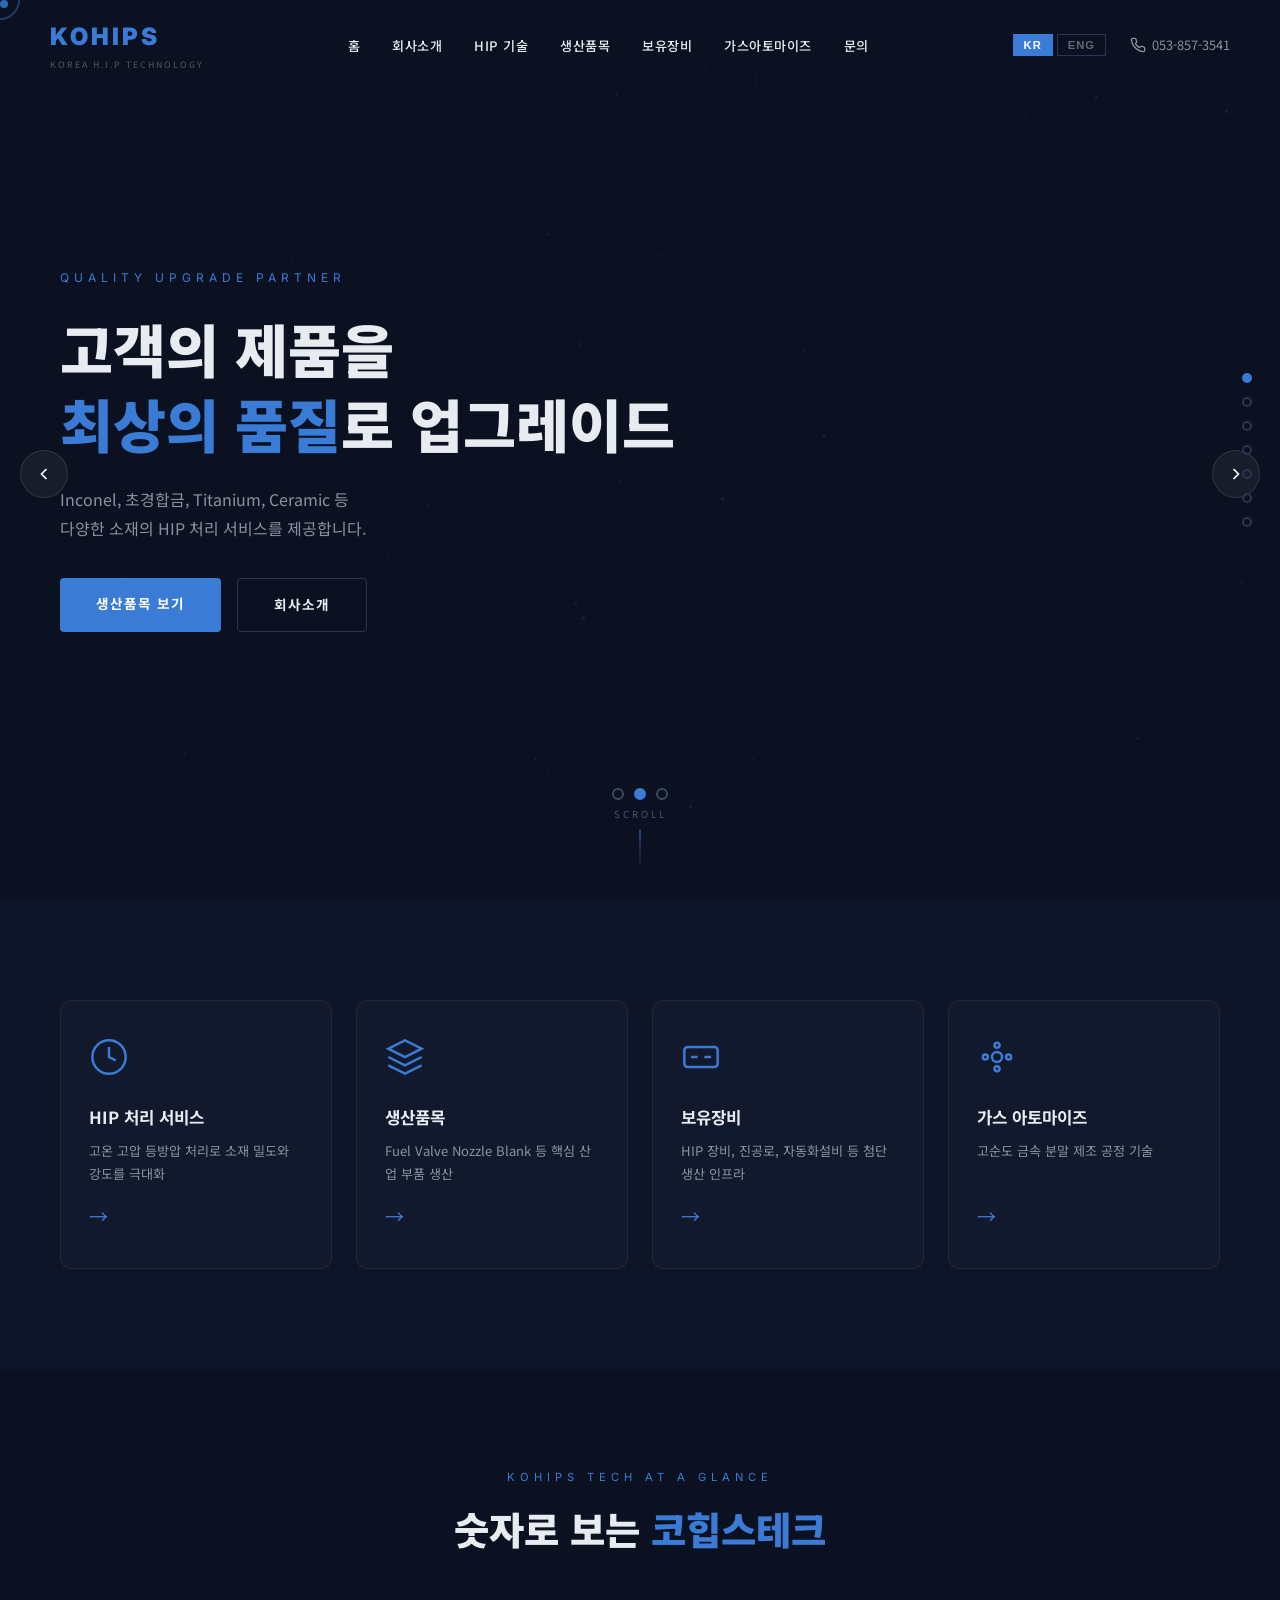
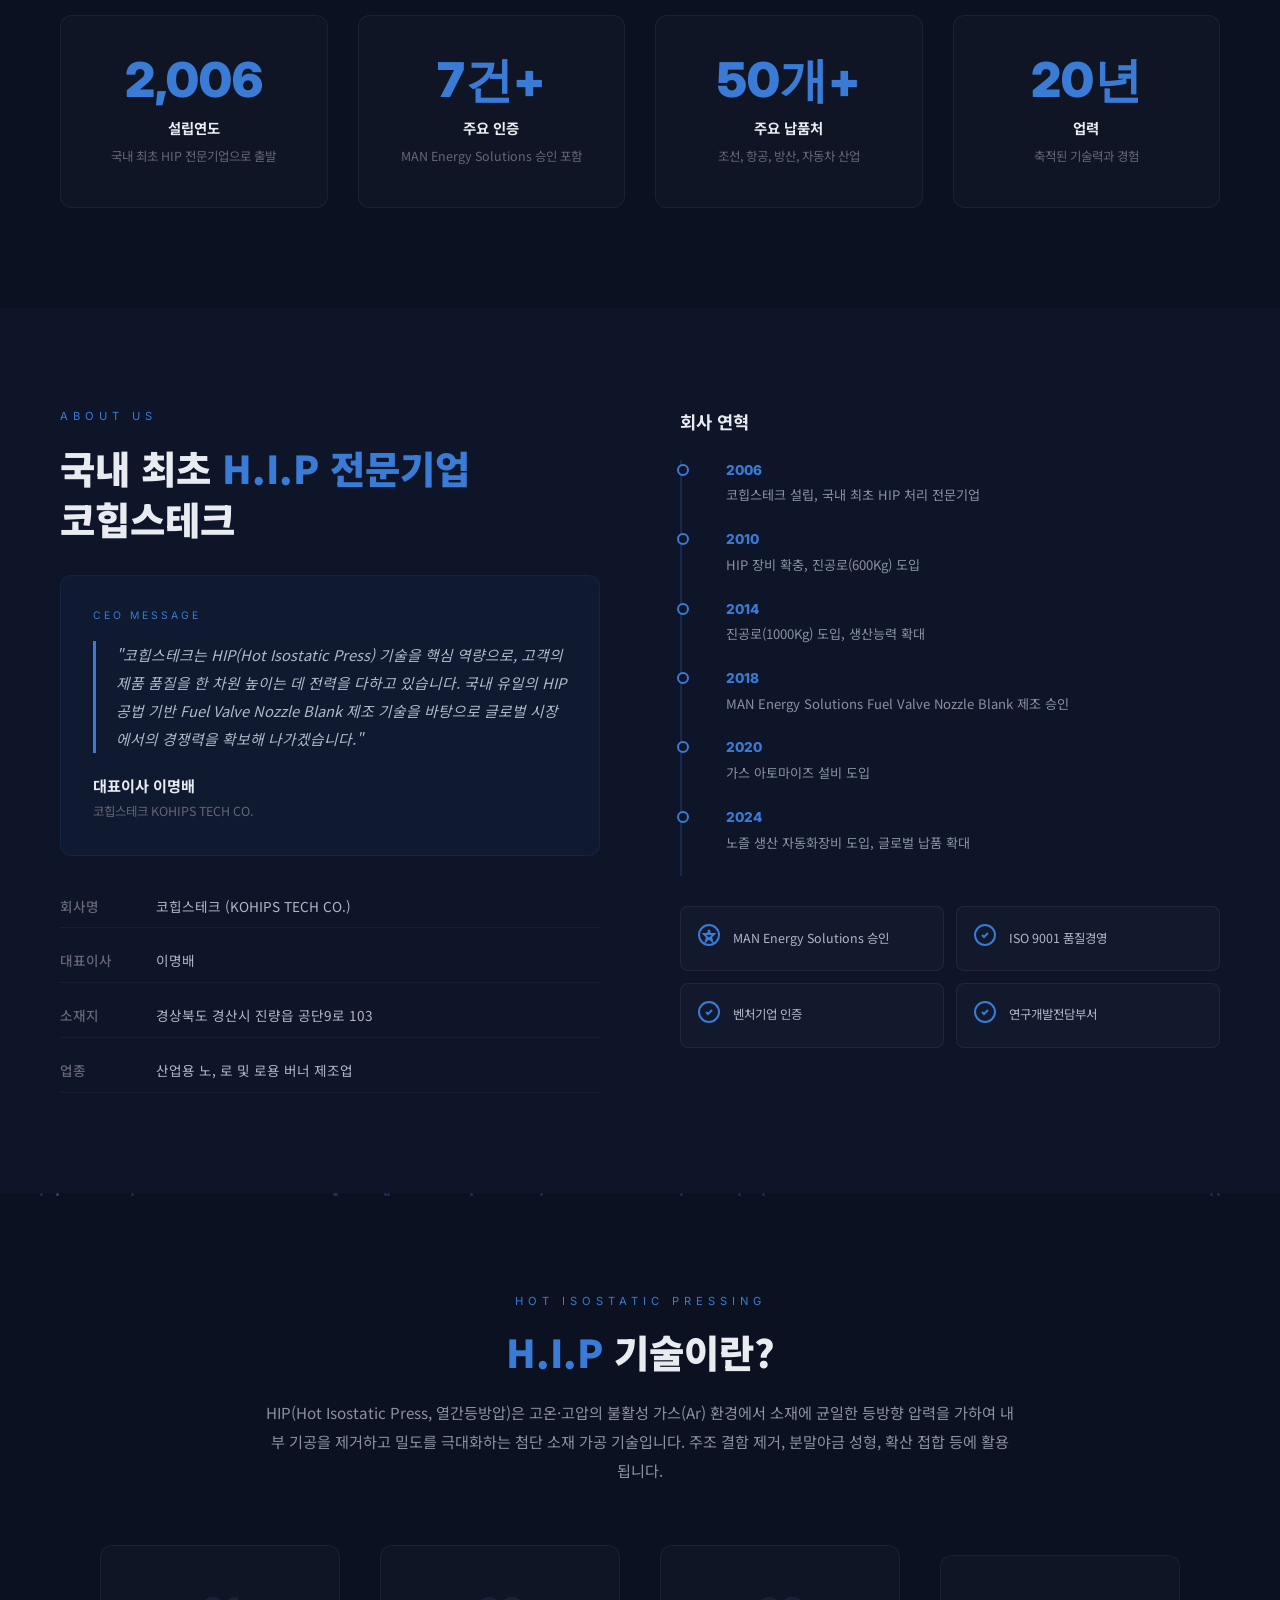
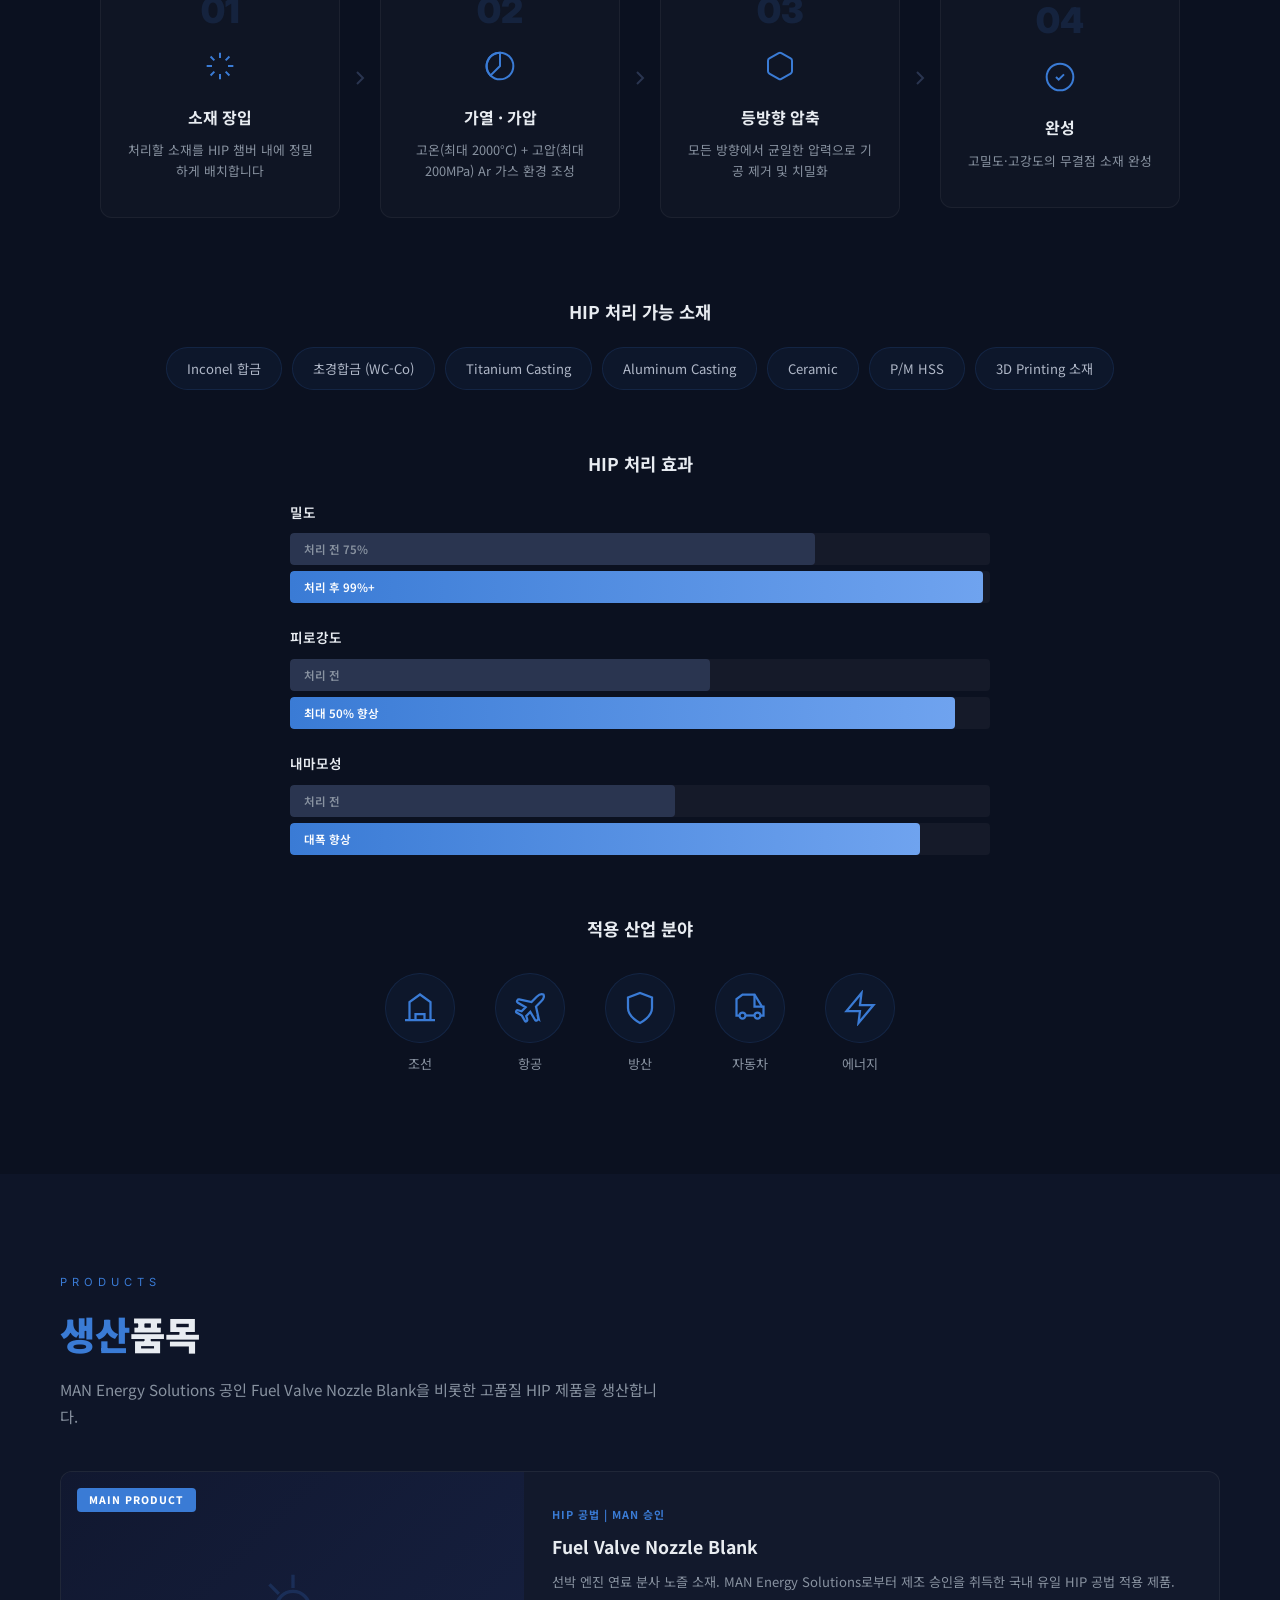
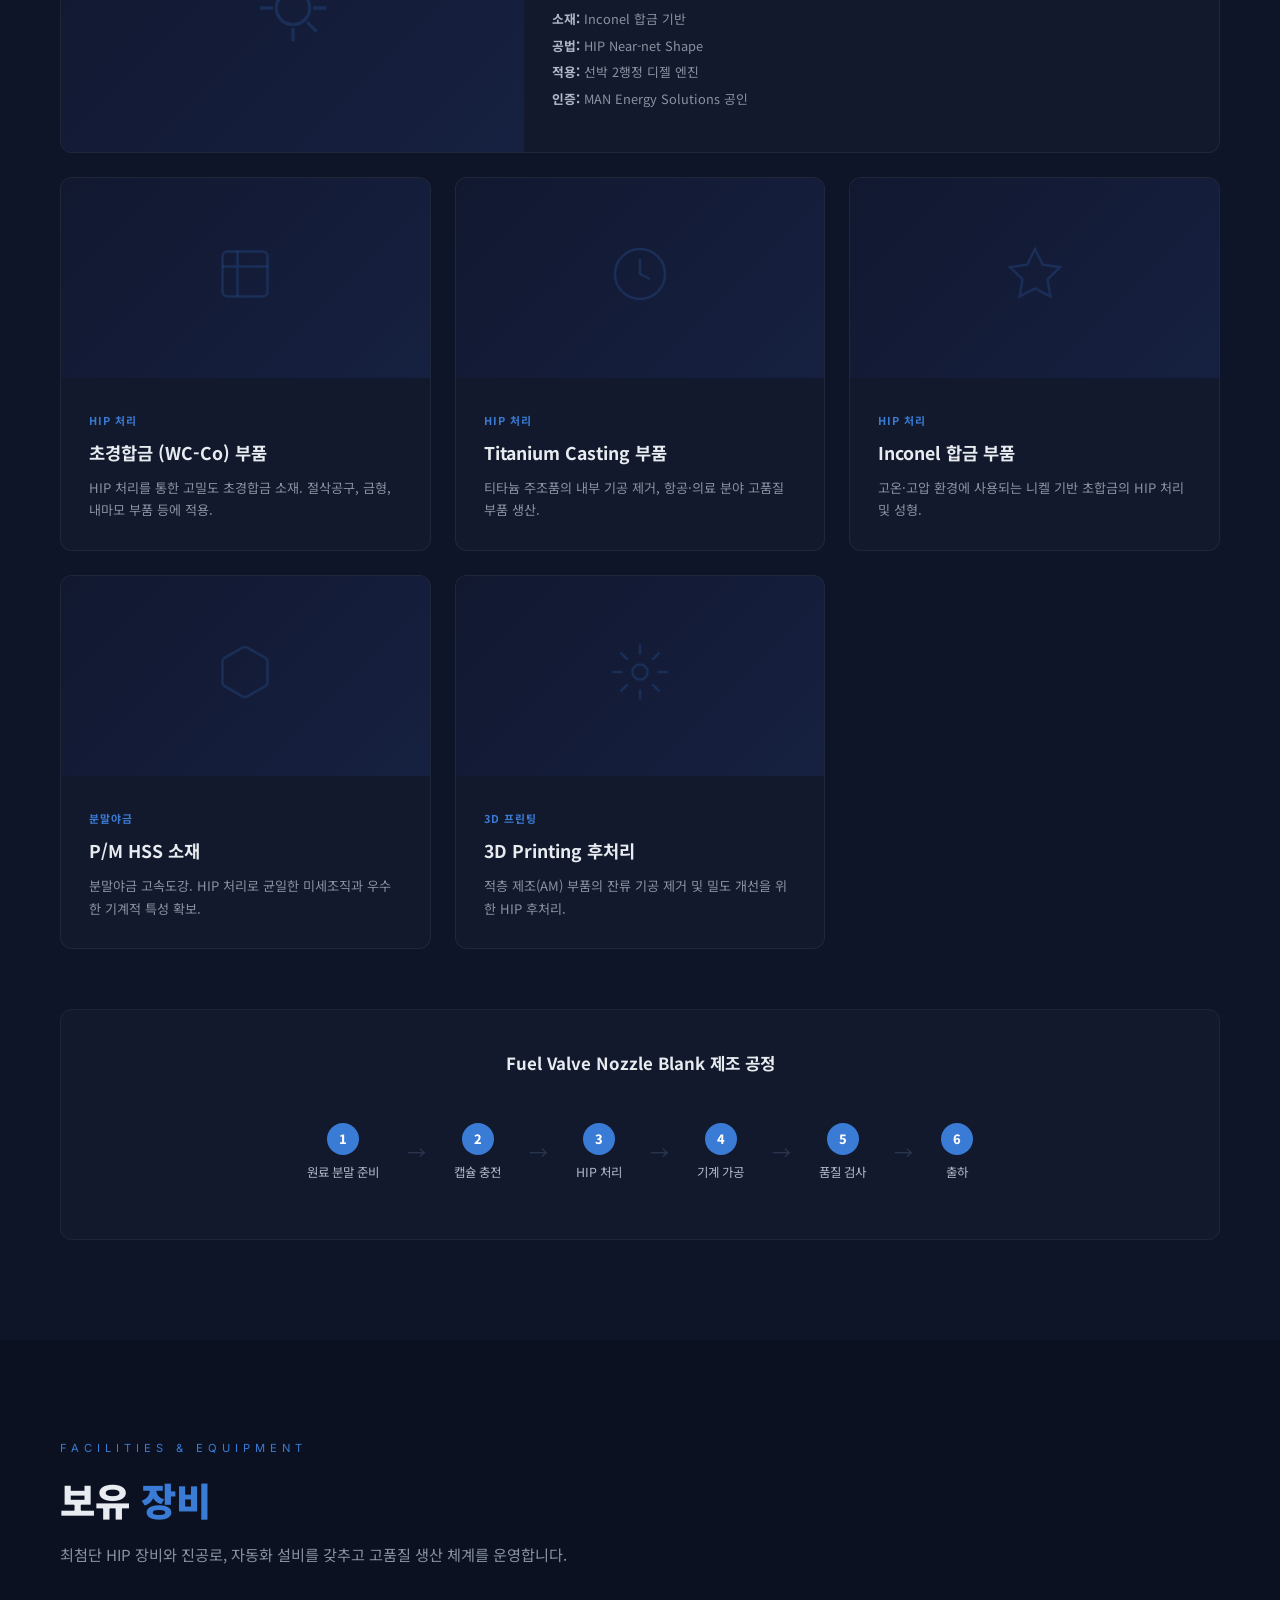
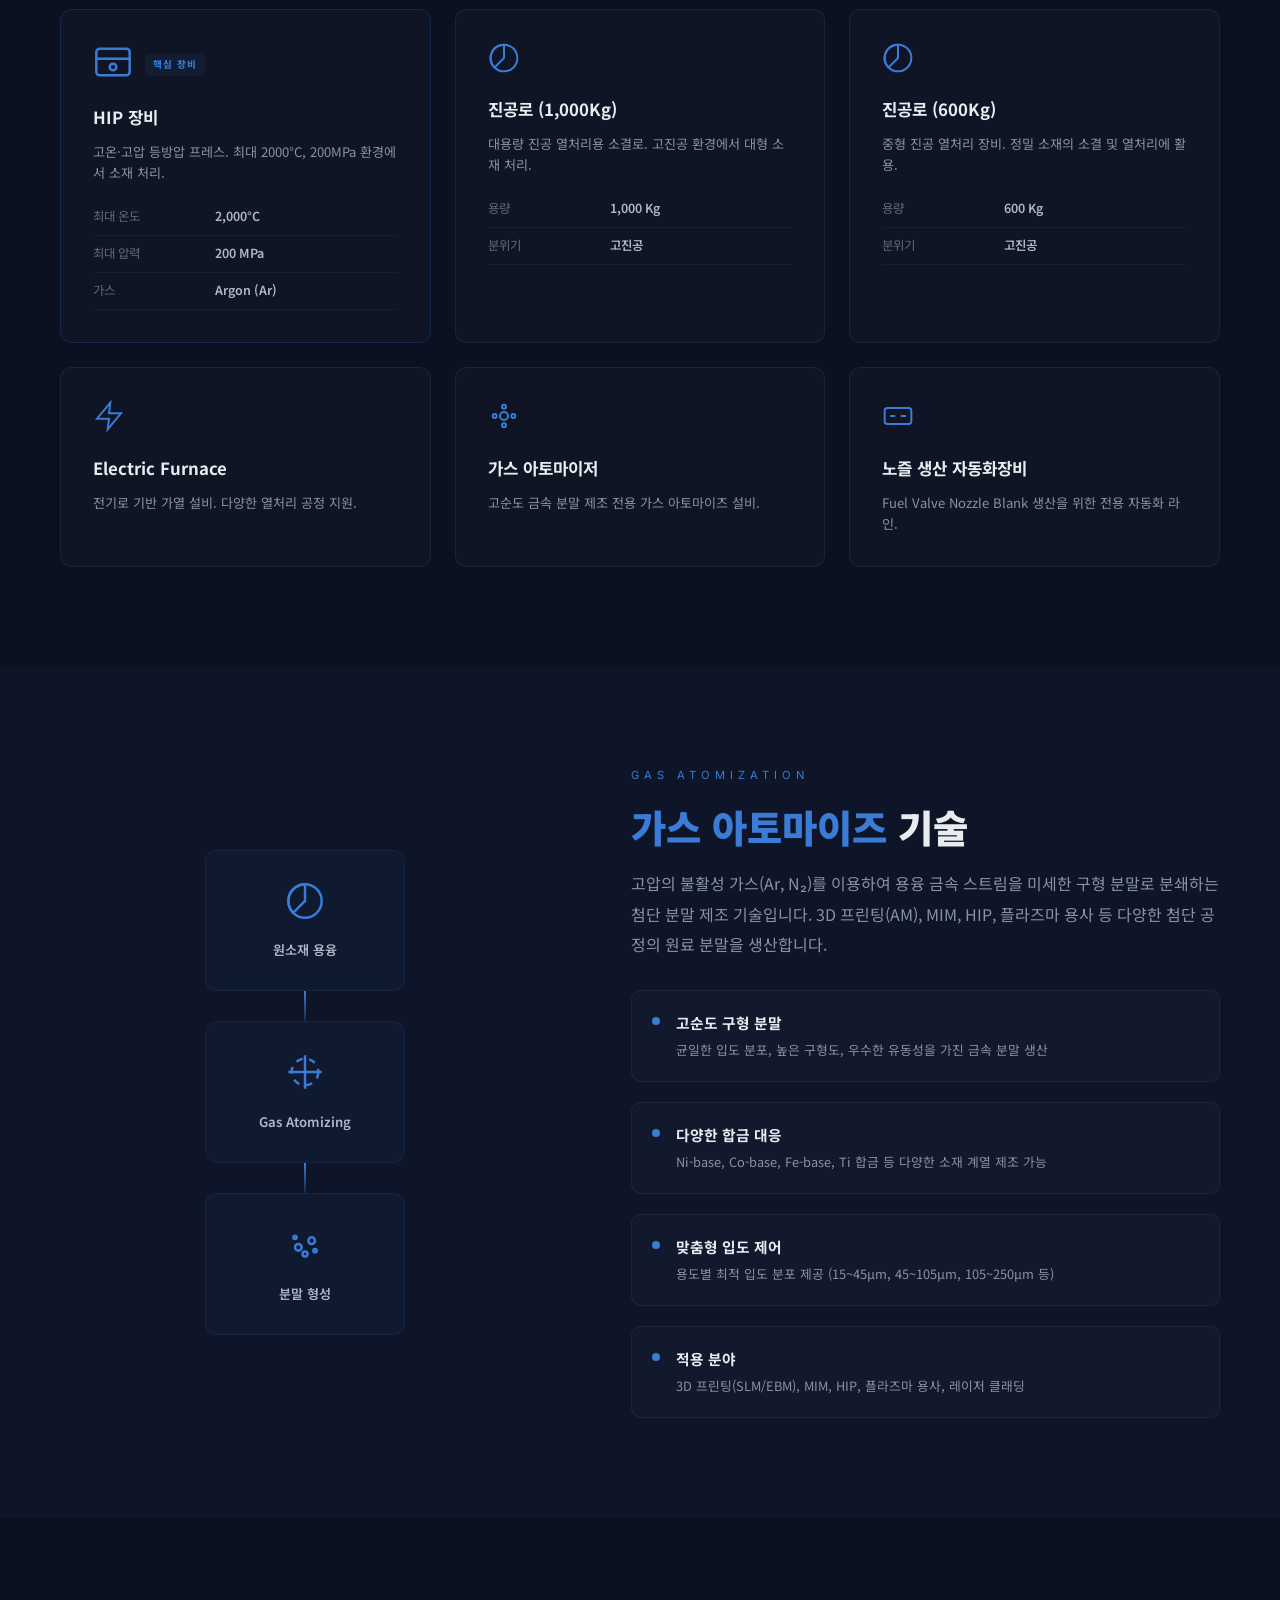
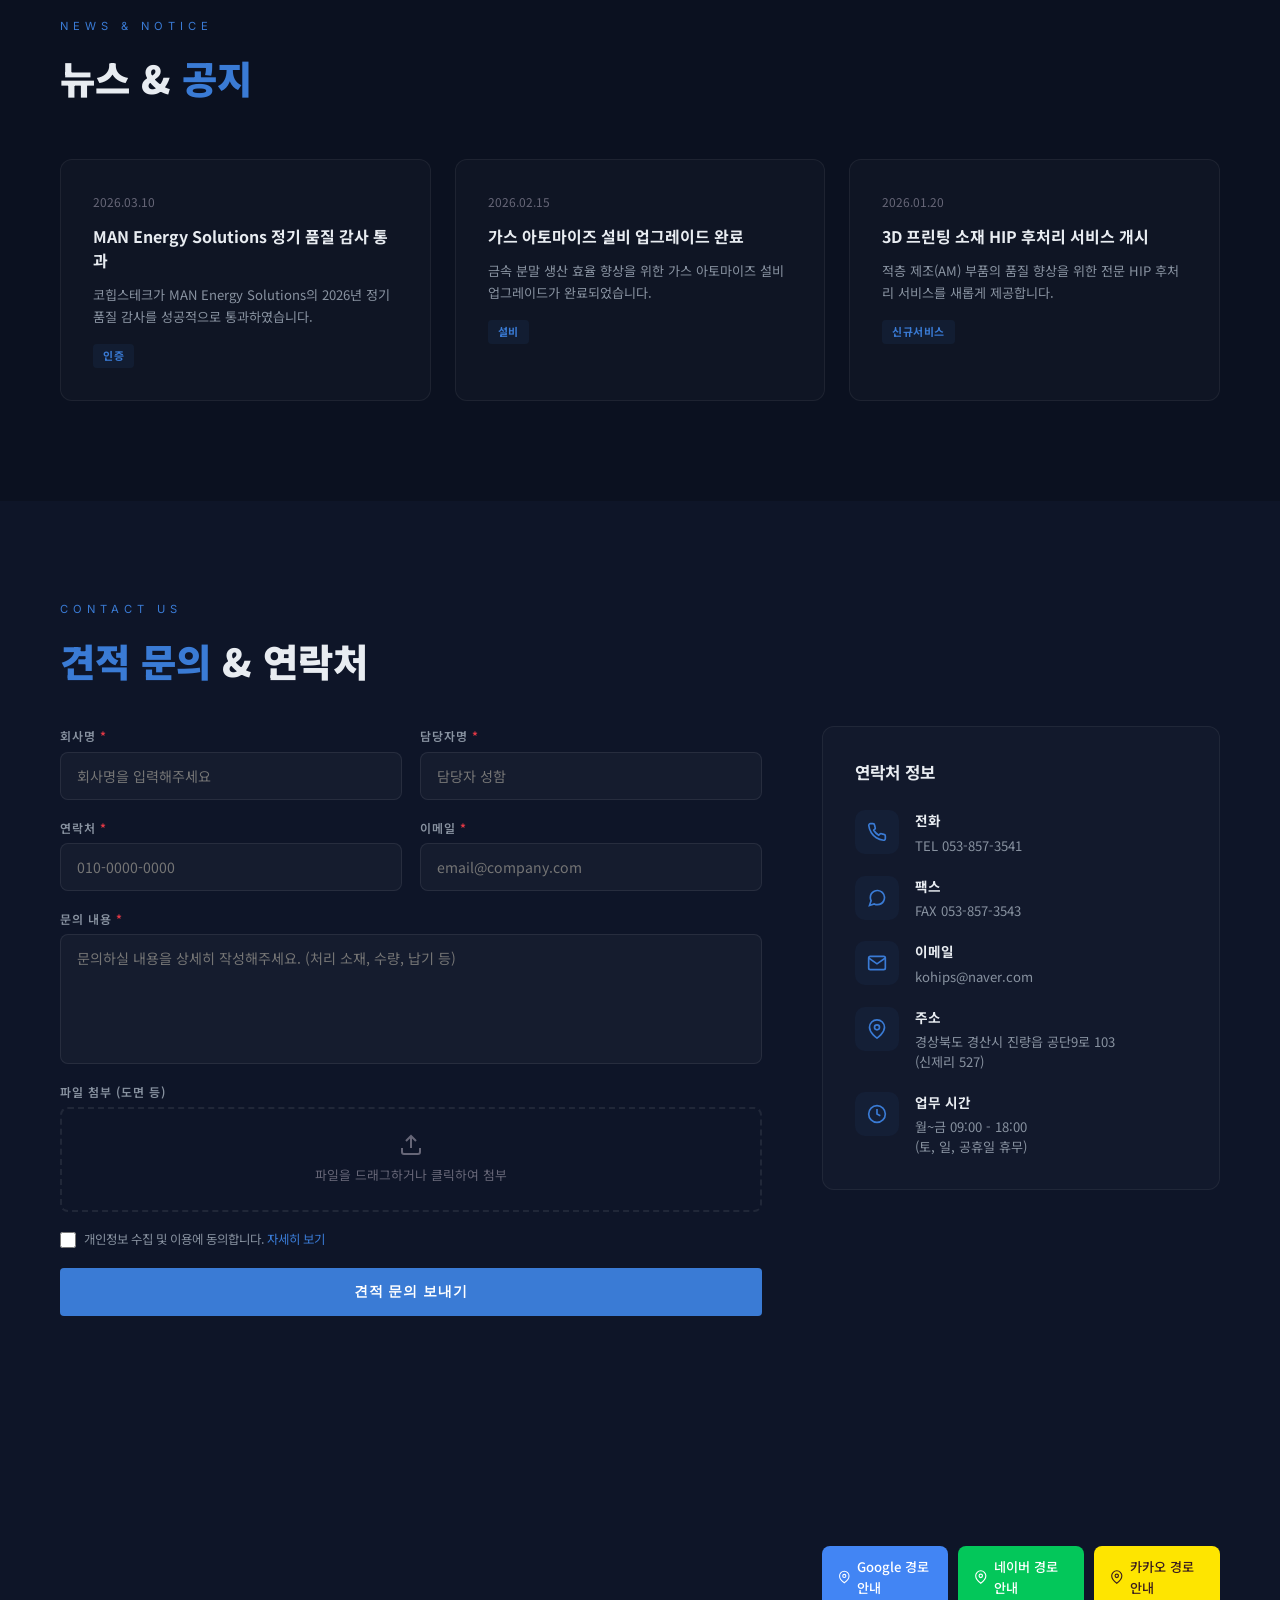
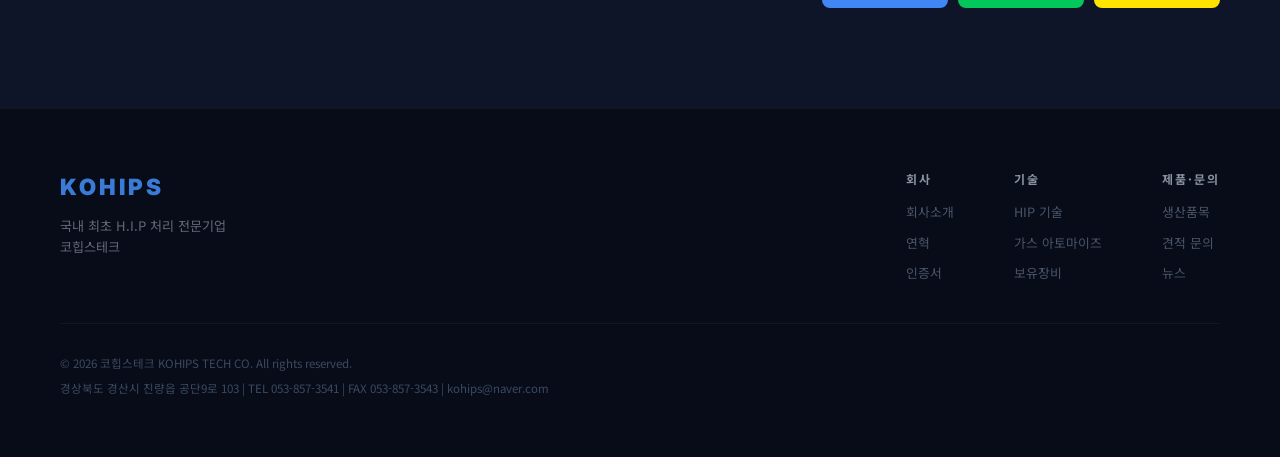
==== commit 68bee1ef: "fix: 카카오 아이콘 맵핀 통일 + 언어 전환 안정성 개선 - 카카오 경로안내 아이콘을 Google과 동일한 맵핀으로 통일 - 이전 API 기반 번역 localStorage 캐시" ====
--- a/index.html
+++ b/index.html
@@ -1013,7 +1013,7 @@
                 class="map-btn map-btn-kakao"
                 data-lang-key="map_kakao"
               >
-                <svg width="16" height="16" viewBox="0 0 24 24" fill="none" stroke="currentColor" stroke-width="2"><circle cx="12" cy="12" r="8"/><circle cx="12" cy="12" r="2" fill="currentColor"/><path d="M12 2v4M12 18v4M2 12h4M18 12h4"/></svg>
+                <svg width="16" height="16" viewBox="0 0 24 24" fill="none" stroke="currentColor" stroke-width="2"><path d="M21 10c0 7-9 13-9 13s-9-6-9-13a9 9 0 0118 0z"/><circle cx="12" cy="10" r="3"/></svg>
                 <span data-i18n="map_kakao">카카오 경로안내</span>
               </a>
             </div>
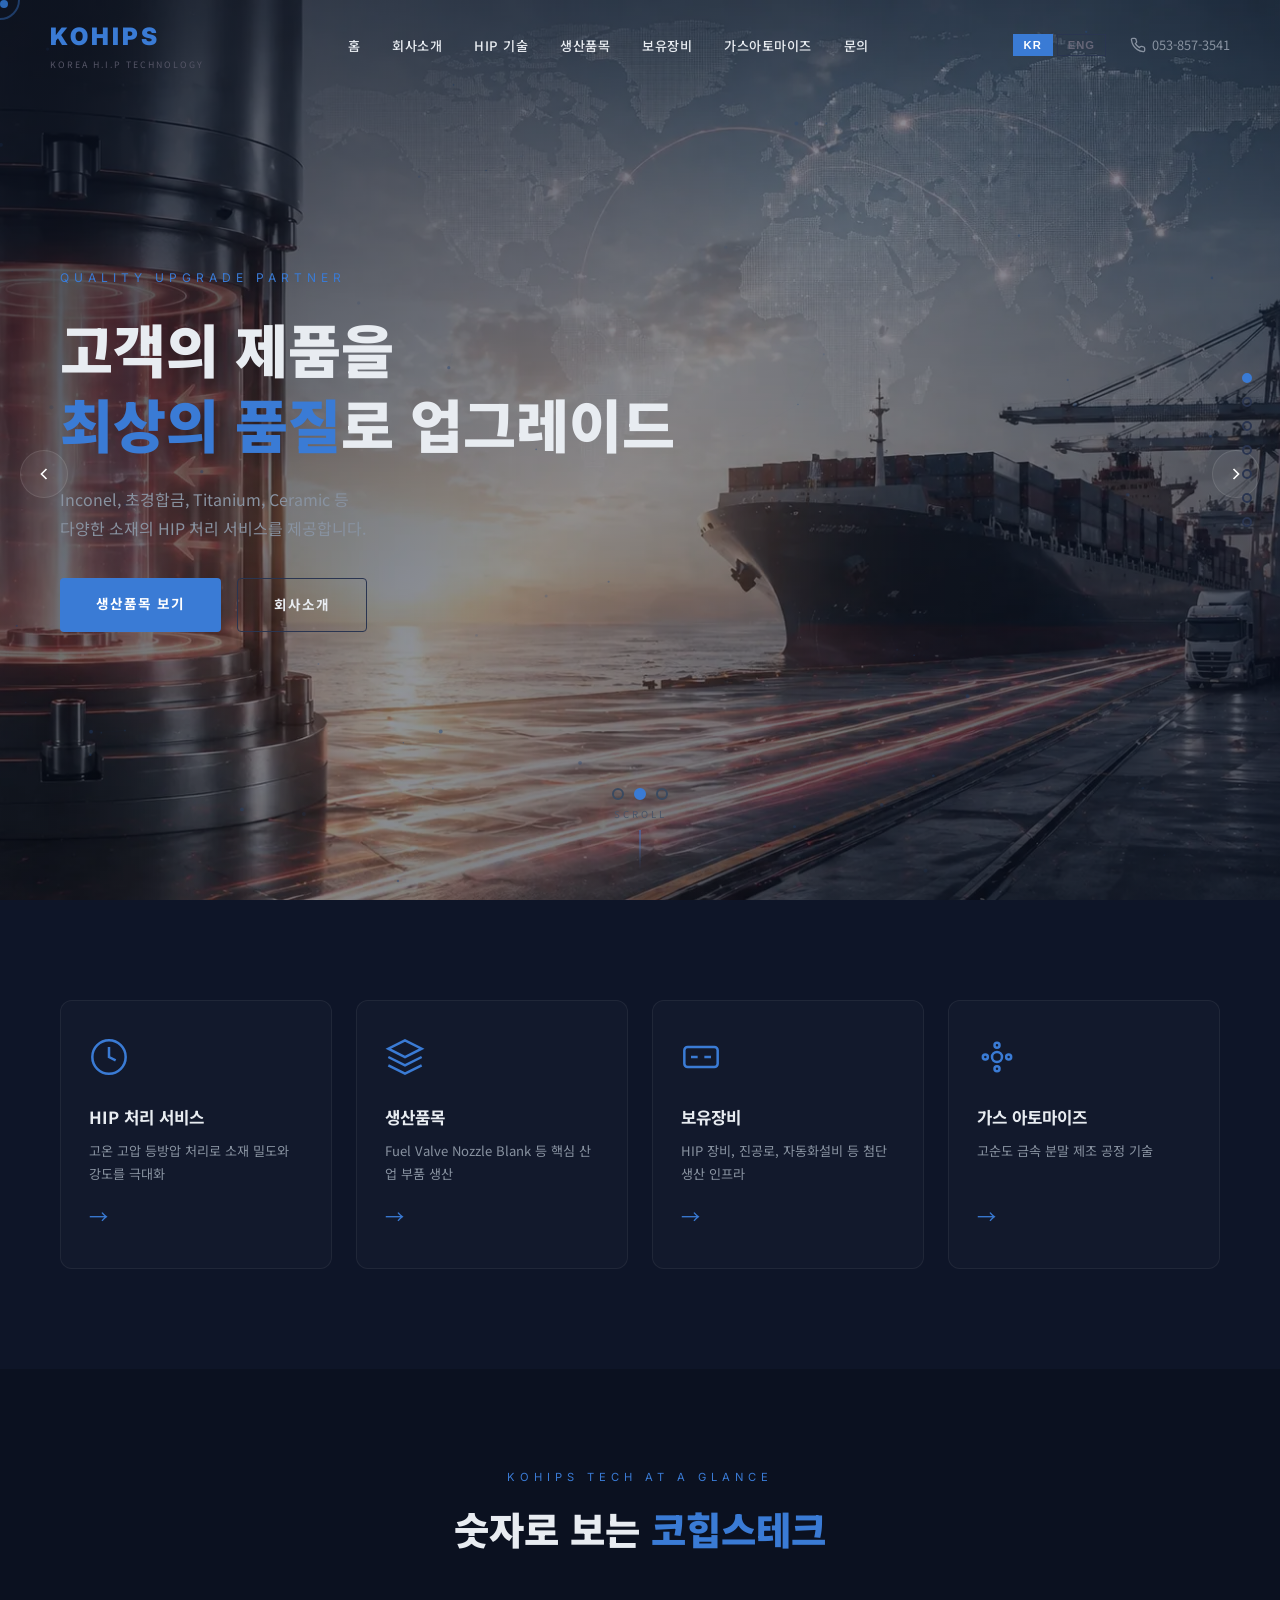
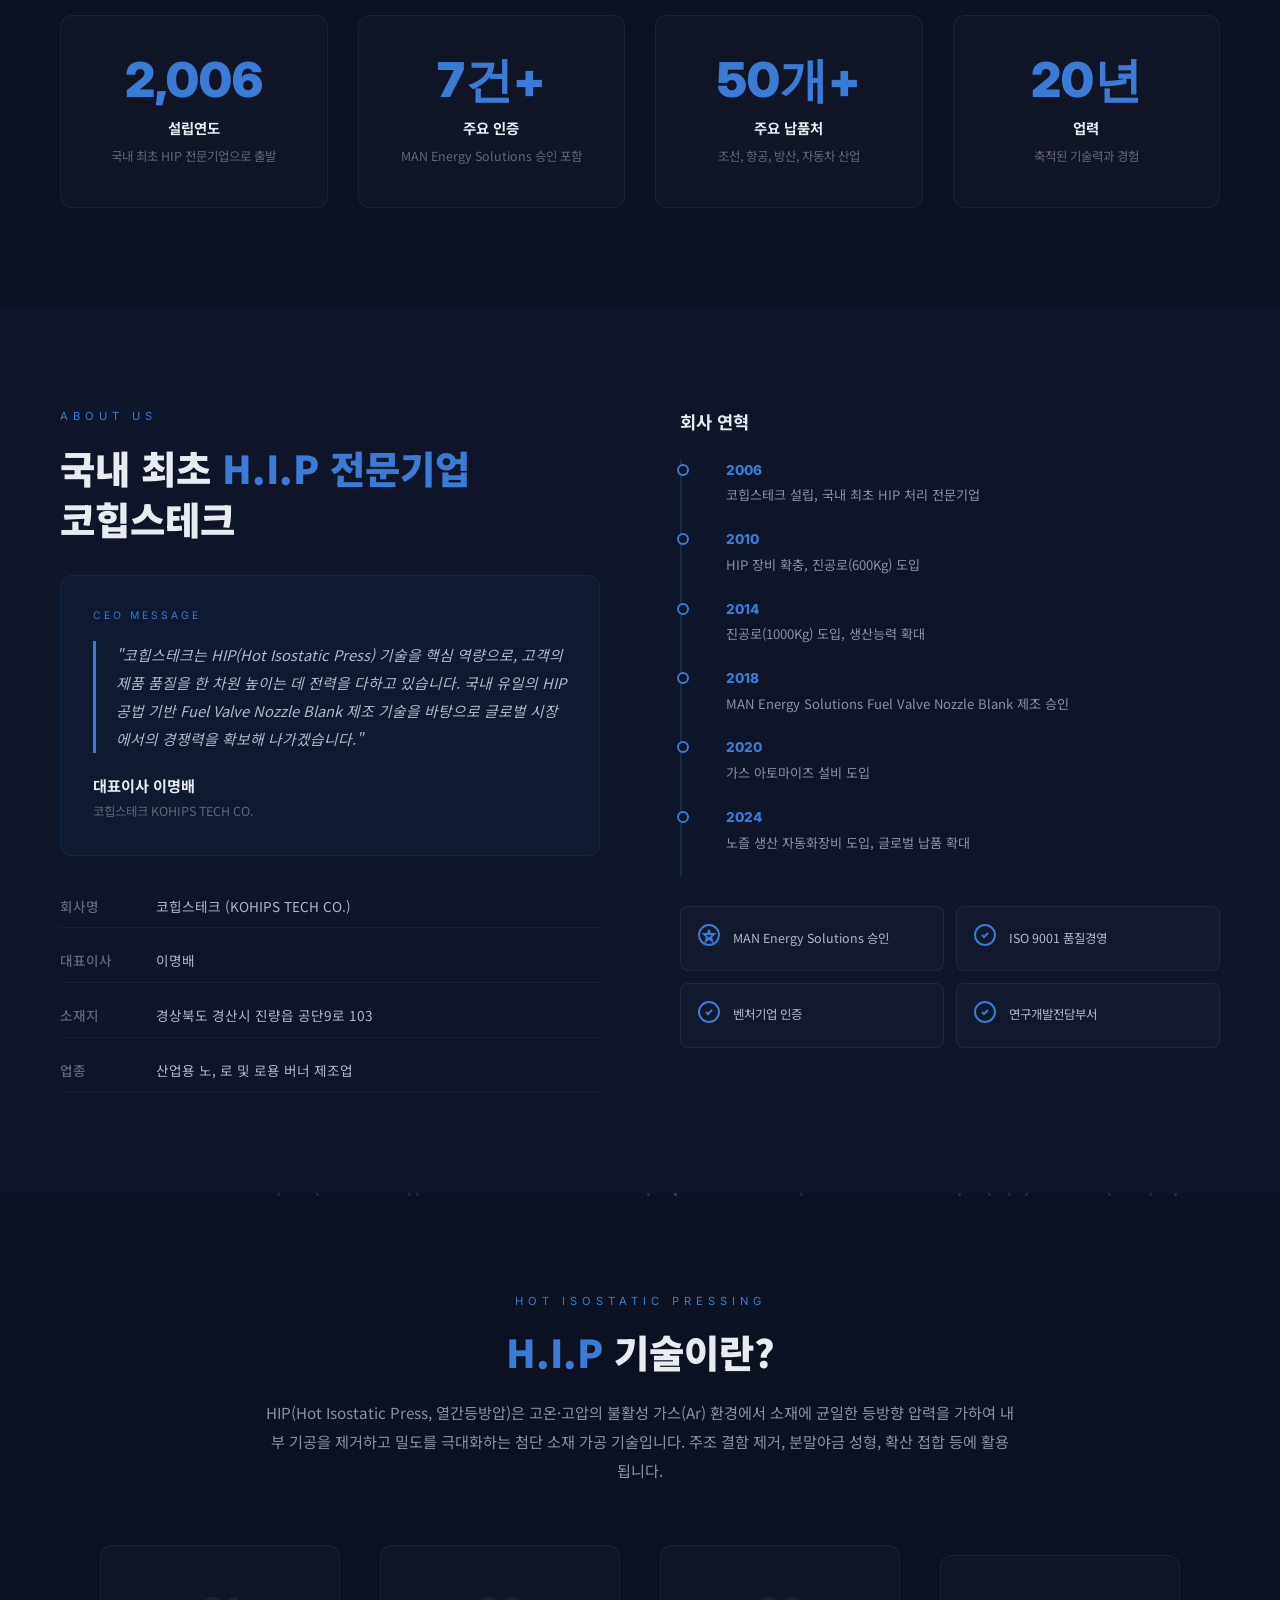
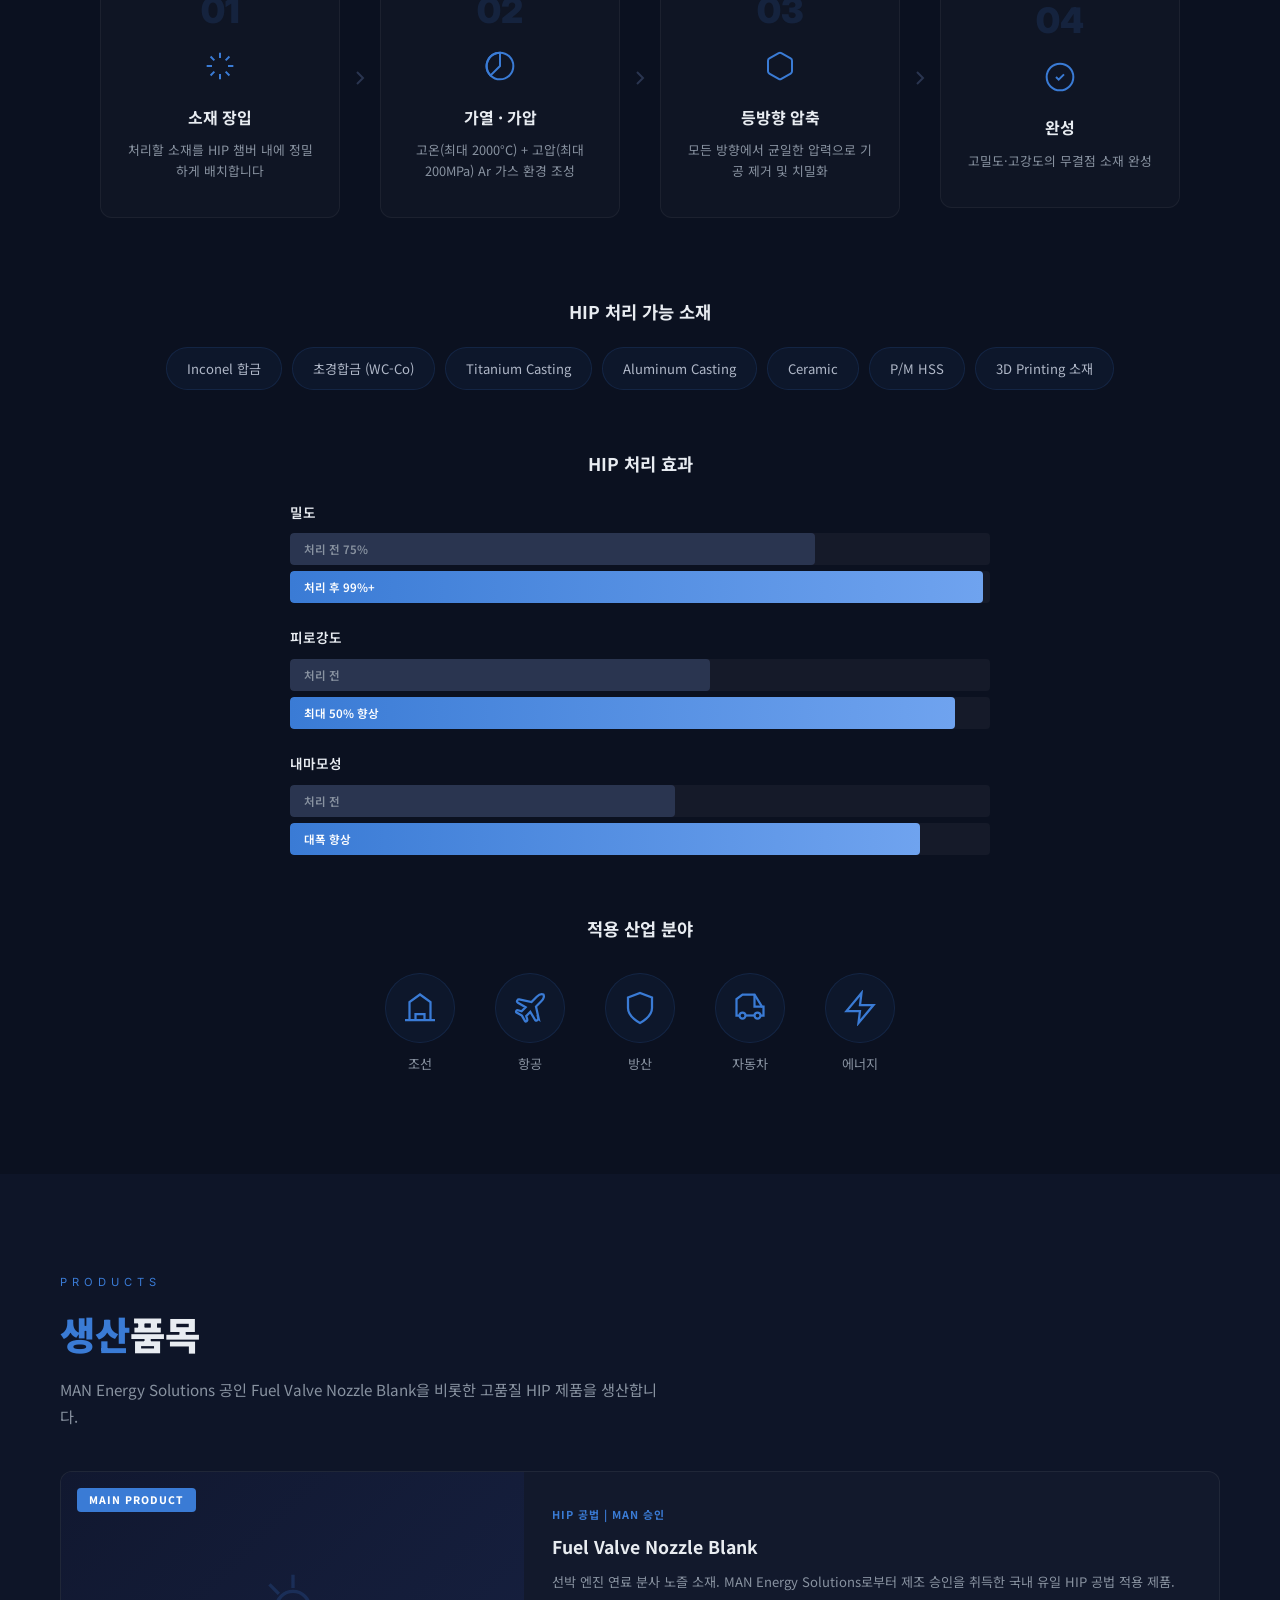
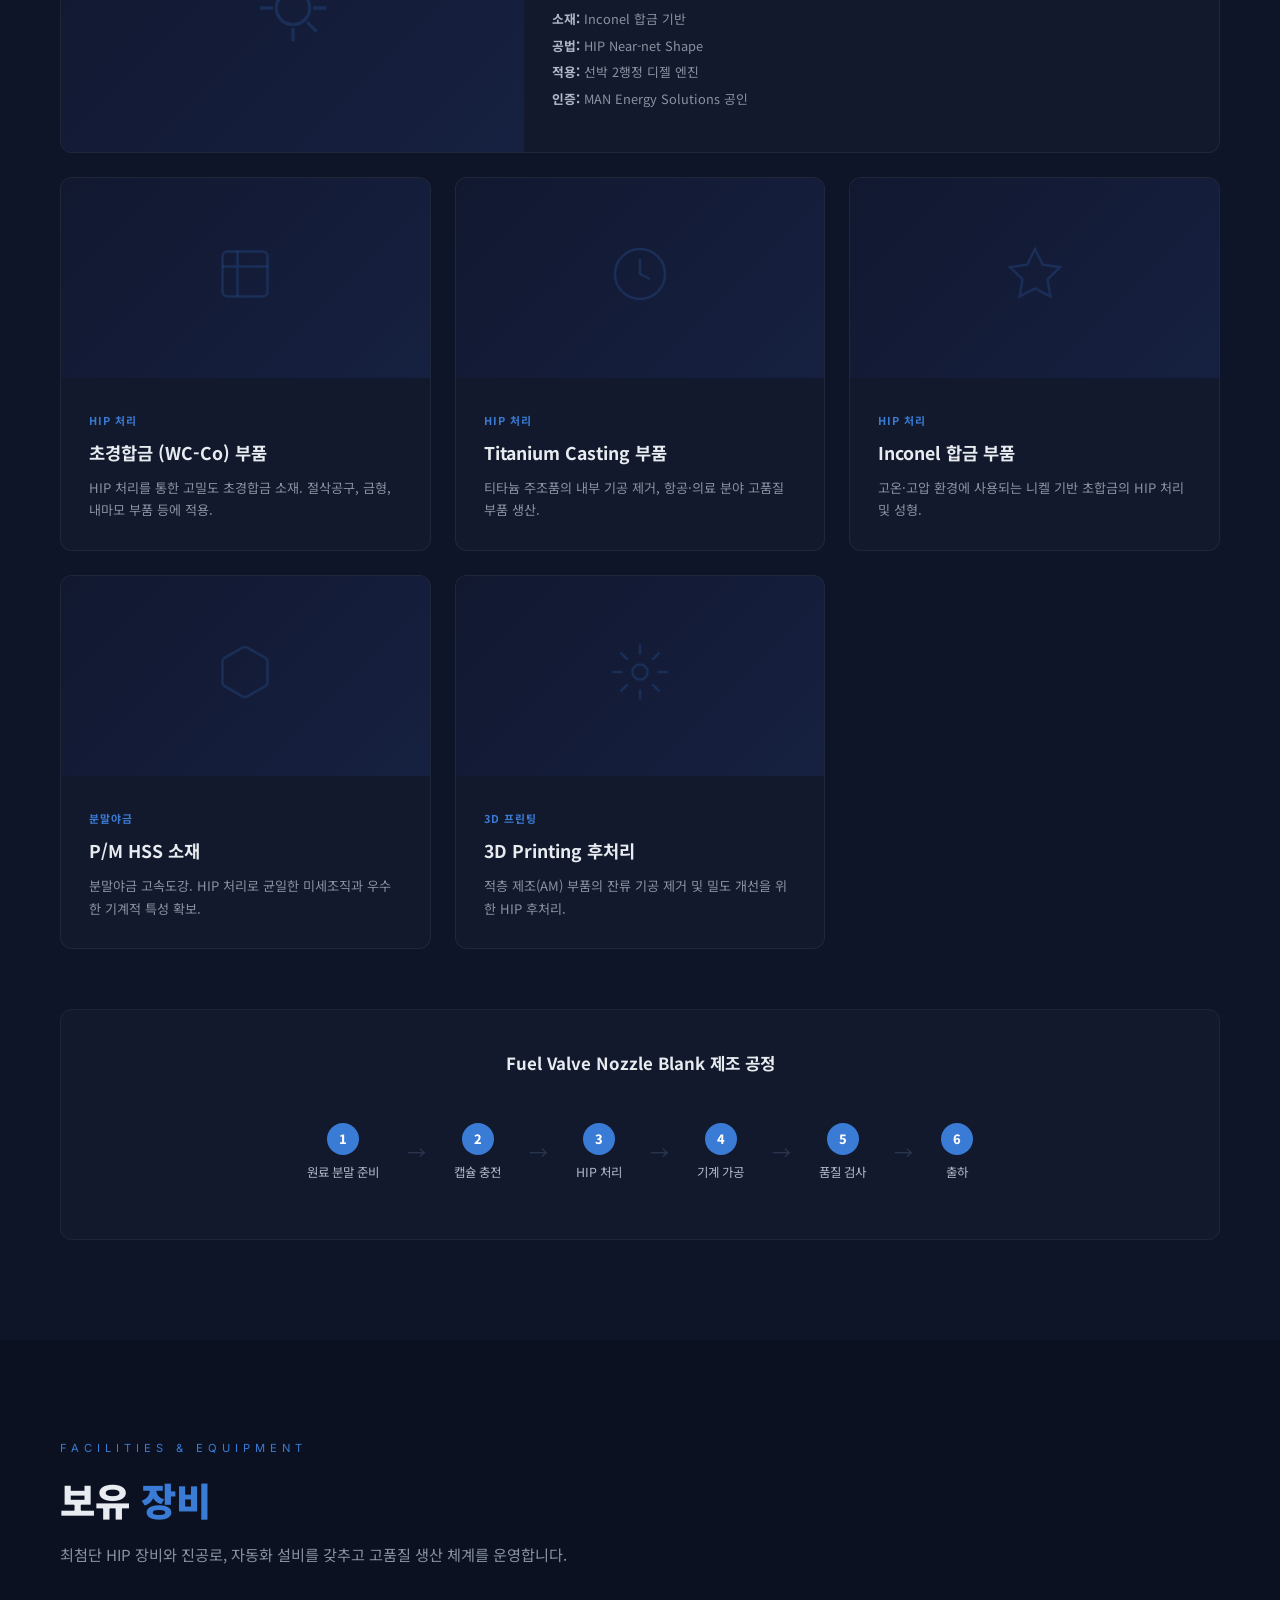
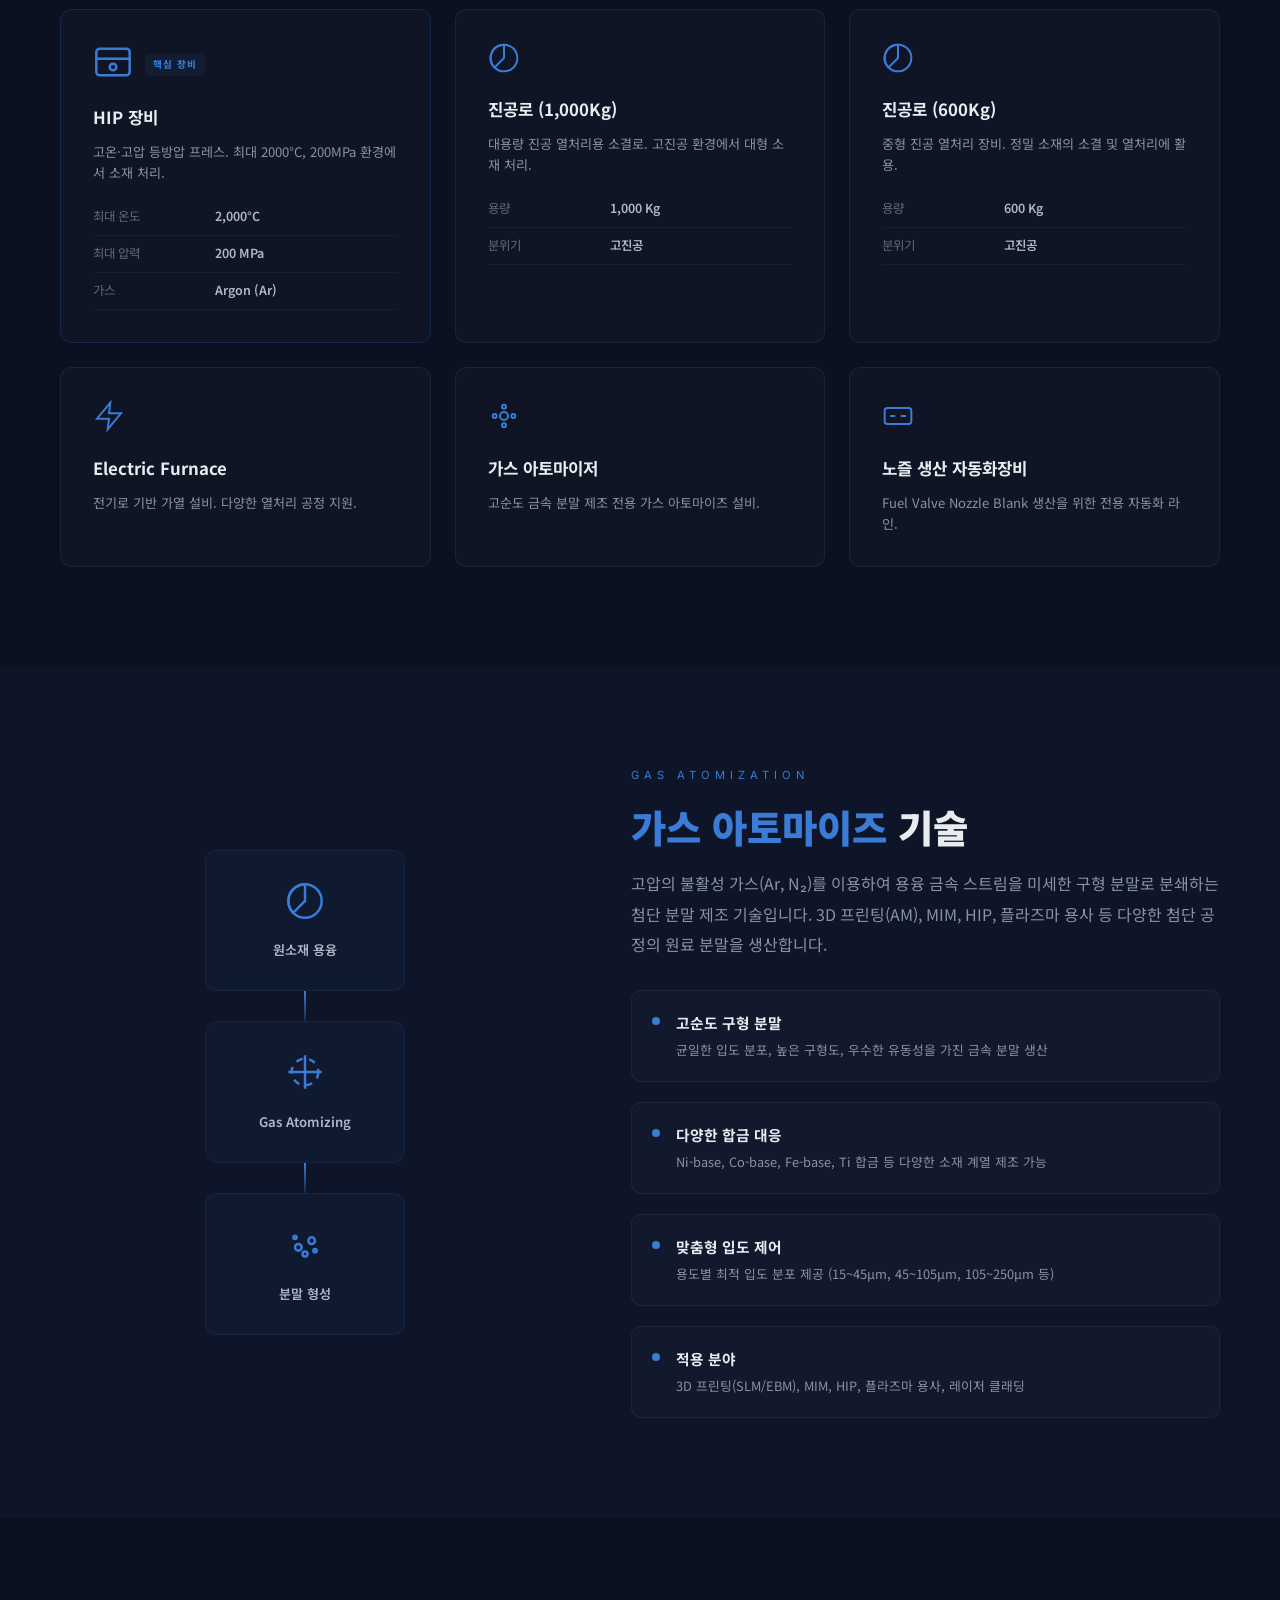
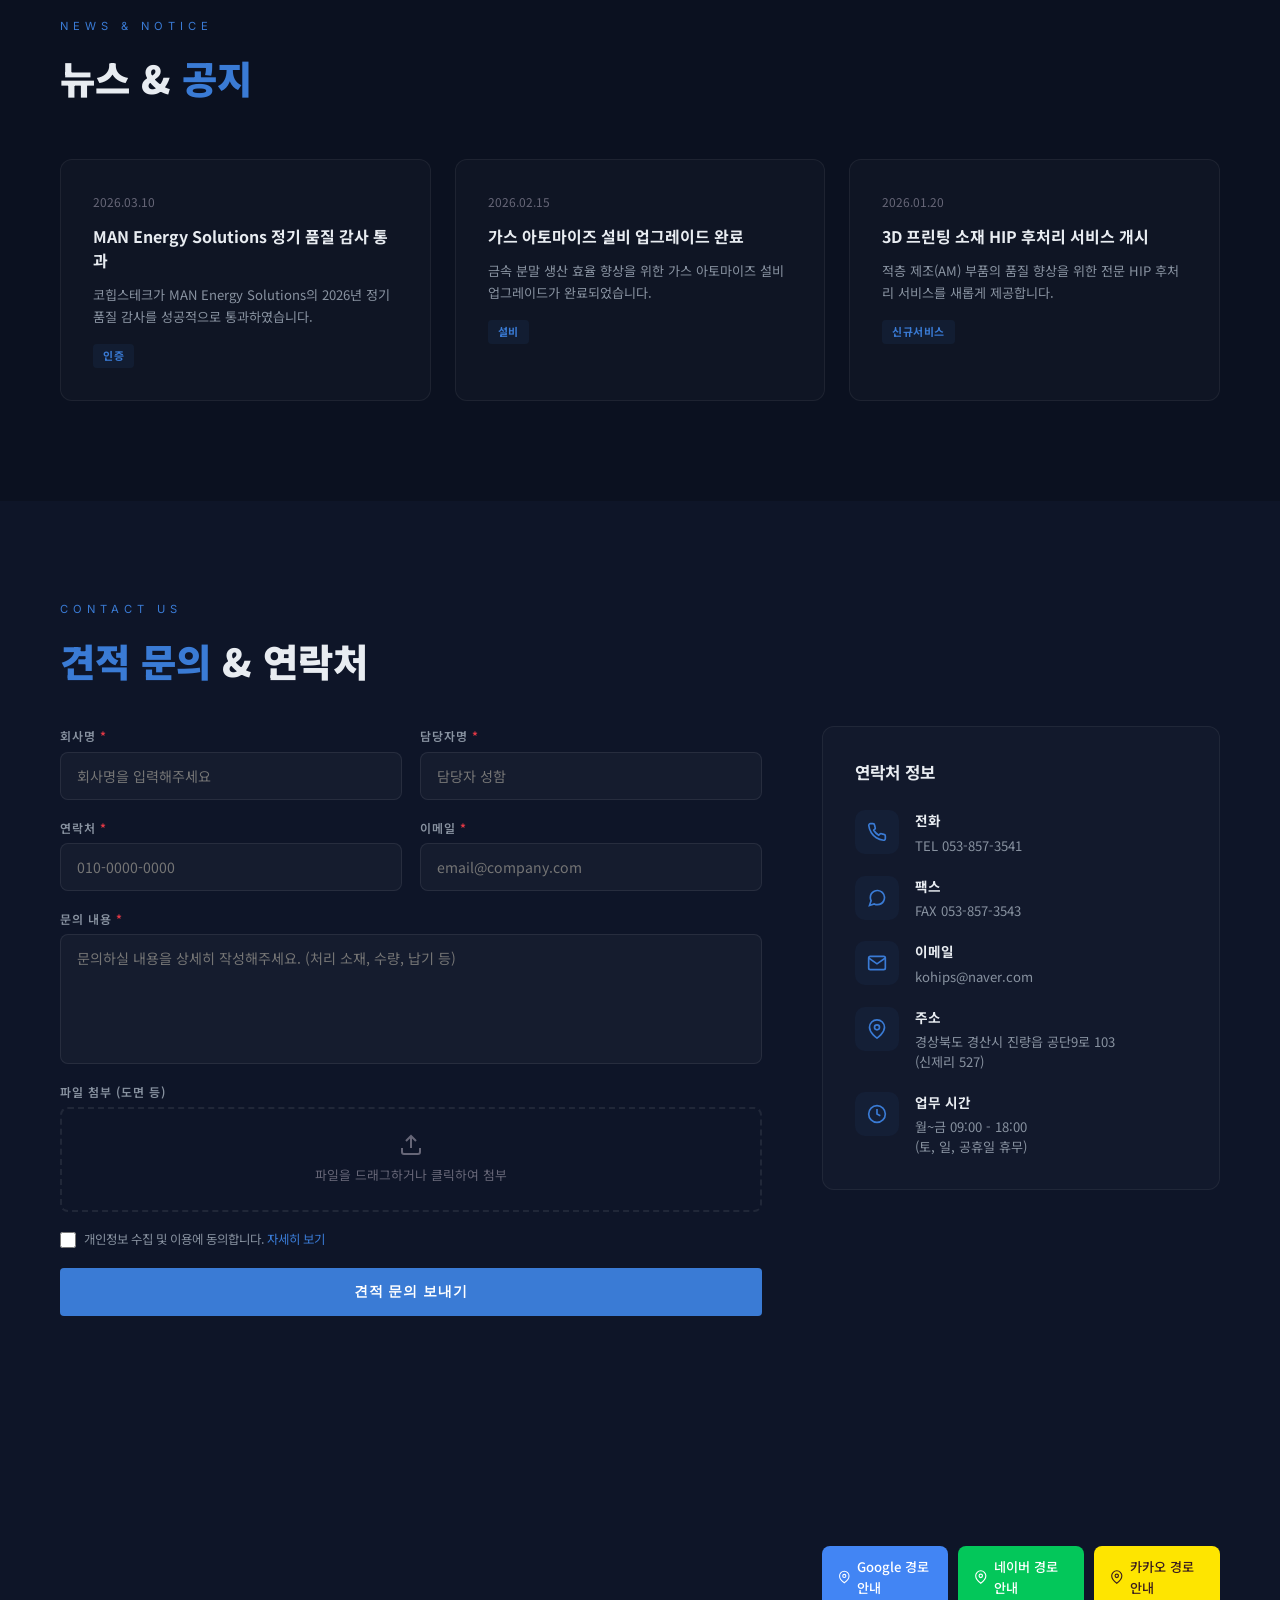
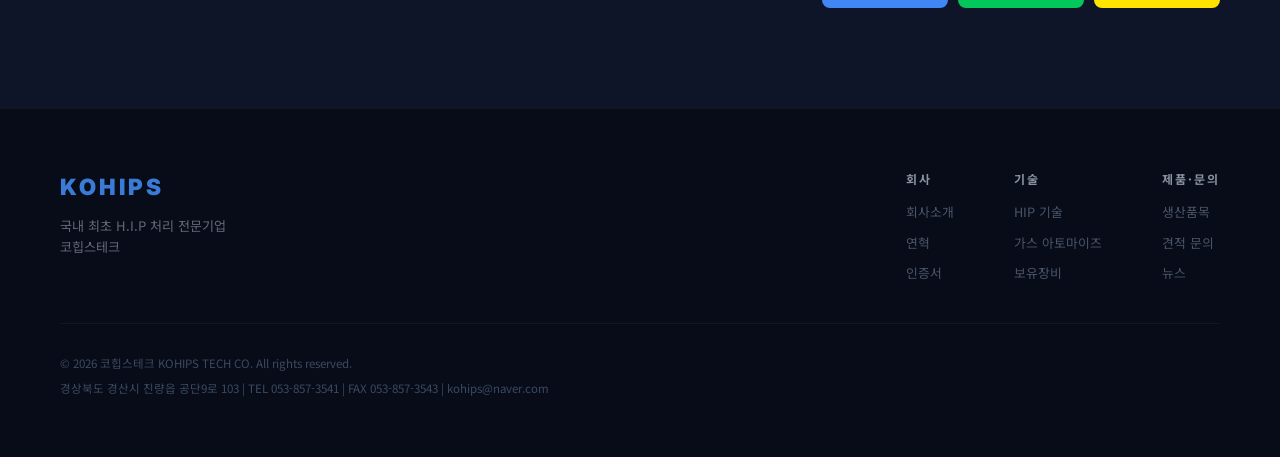
==== commit ee9f4188: "feat: 히어로 섹션 반응형 배경 이미지 추가 desktop/tablet/mobile 3벌 이미지를 picture 태그로 반응형 적용. PNG 원본(~2.2MB) → WebP(~" ====
--- a/index.html
+++ b/index.html
@@ -147,6 +147,14 @@
   <!-- ==================== HERO ==================== -->
   <section id="hero">
     <div class="hero-bg">
+      <picture class="hero-picture">
+        <source media="(max-width: 768px)"  srcset="assets/hero-mobile.webp"  type="image/webp">
+        <source media="(max-width: 768px)"  srcset="assets/hero-mobile.jpg"   type="image/jpeg">
+        <source media="(max-width: 1024px)" srcset="assets/hero-tablet.webp"  type="image/webp">
+        <source media="(max-width: 1024px)" srcset="assets/hero-tablet.jpg"   type="image/jpeg">
+        <source srcset="assets/hero-desktop.webp" type="image/webp">
+        <img src="assets/hero-desktop.jpg" alt="HIP processing chamber and global logistics" loading="eager" fetchpriority="high">
+      </picture>
       <canvas id="heroCanvas"></canvas>
     </div>
     <div class="hero-overlay"></div>
--- a/styles.css
+++ b/styles.css
@@ -157,13 +157,19 @@
   height: 100vh; position: relative; overflow: hidden;
 }
 .hero-bg { position: absolute; inset: 0; }
-.hero-bg canvas { position: absolute; inset: 0; width: 100%; height: 100%; }
+.hero-picture { position: absolute; inset: 0; z-index: 0; }
+.hero-picture img {
+  width: 100%; height: 100%;
+  object-fit: cover; object-position: center;
+  display: block;
+}
+.hero-bg canvas { position: absolute; inset: 0; width: 100%; height: 100%; z-index: 1; }
 .hero-overlay {
-  position: absolute; inset: 0;
-  background: linear-gradient(135deg, rgba(11,17,32,0.92) 0%, rgba(11,17,32,0.6) 50%, rgba(11,17,32,0.85) 100%);
-}
-
-.hero-slides { position: relative; height: 100%; }
+  position: absolute; inset: 0; z-index: 2;
+  background: linear-gradient(135deg, rgba(11,17,32,0.82) 0%, rgba(11,17,32,0.45) 50%, rgba(11,17,32,0.75) 100%);
+}
+
+.hero-slides { position: relative; height: 100%; z-index: 3; }
 .hero-slide {
   position: absolute; inset: 0;
   opacity: 0; visibility: hidden;
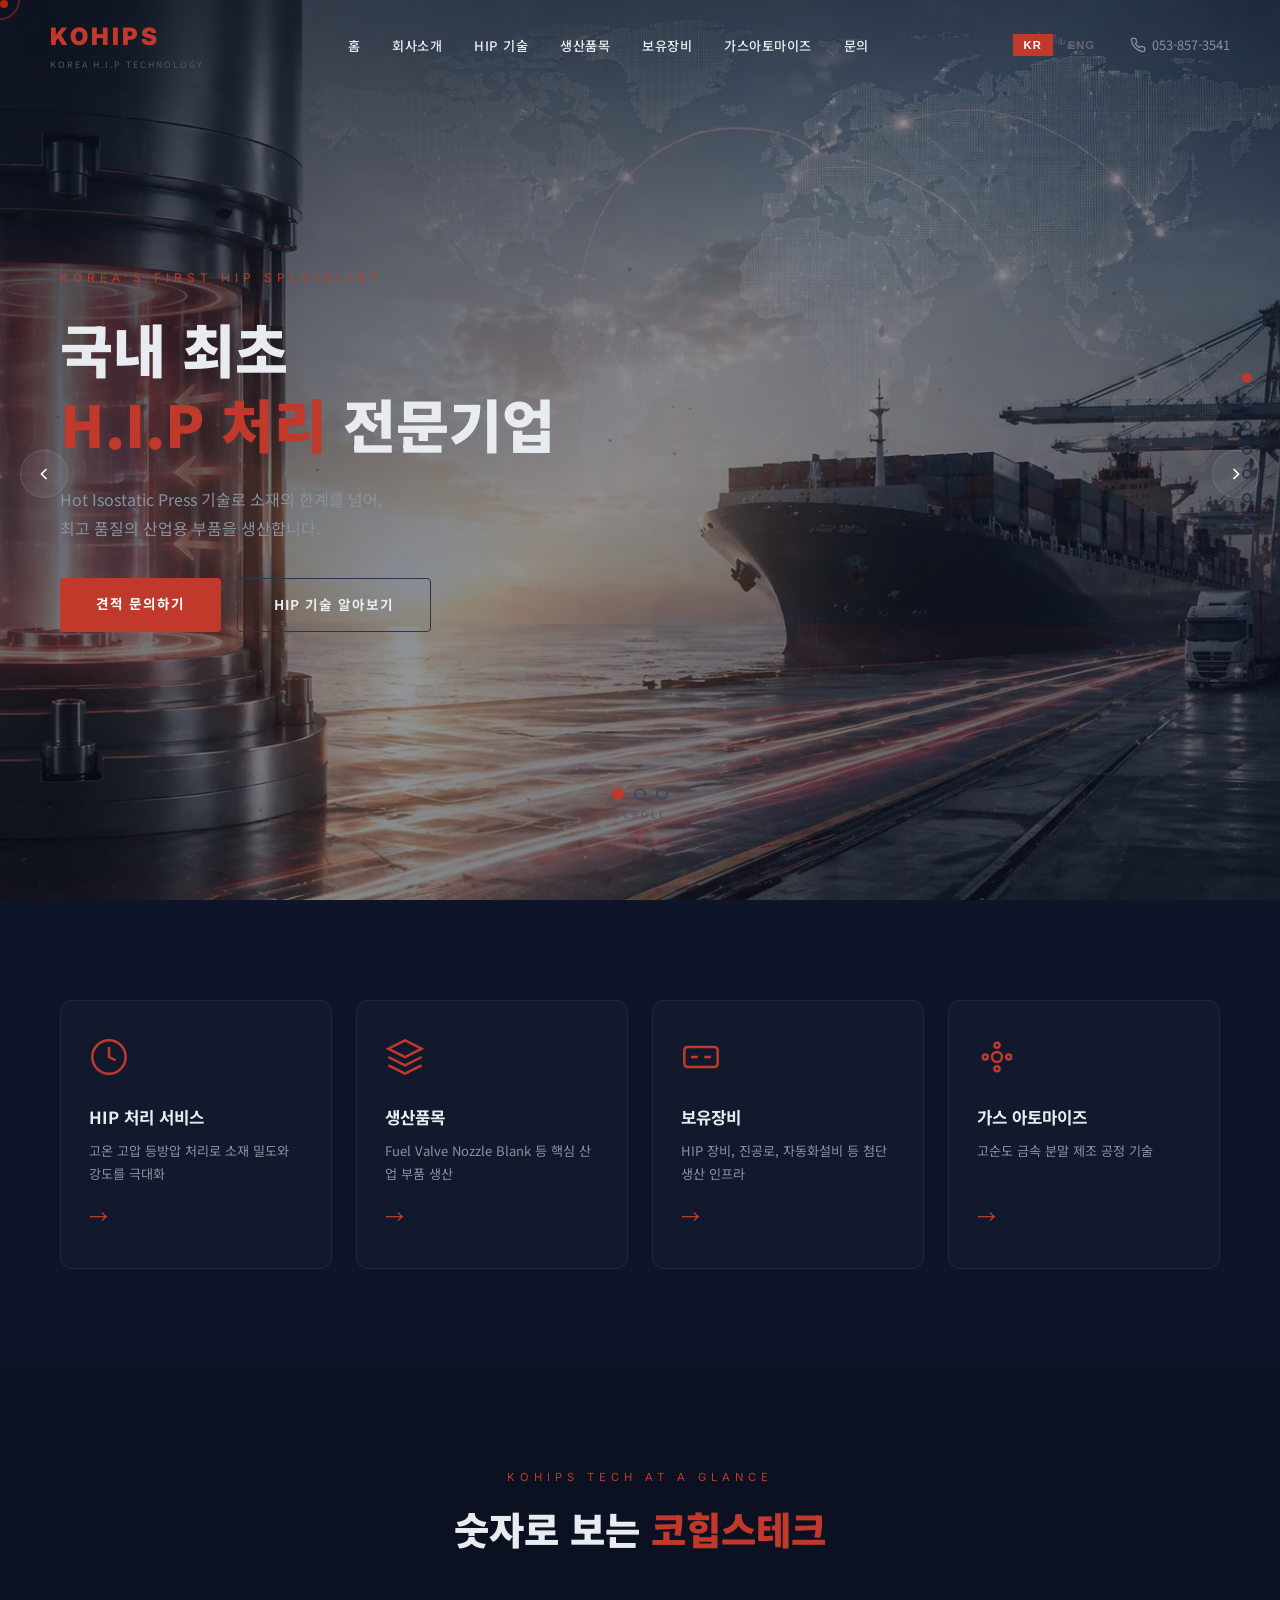
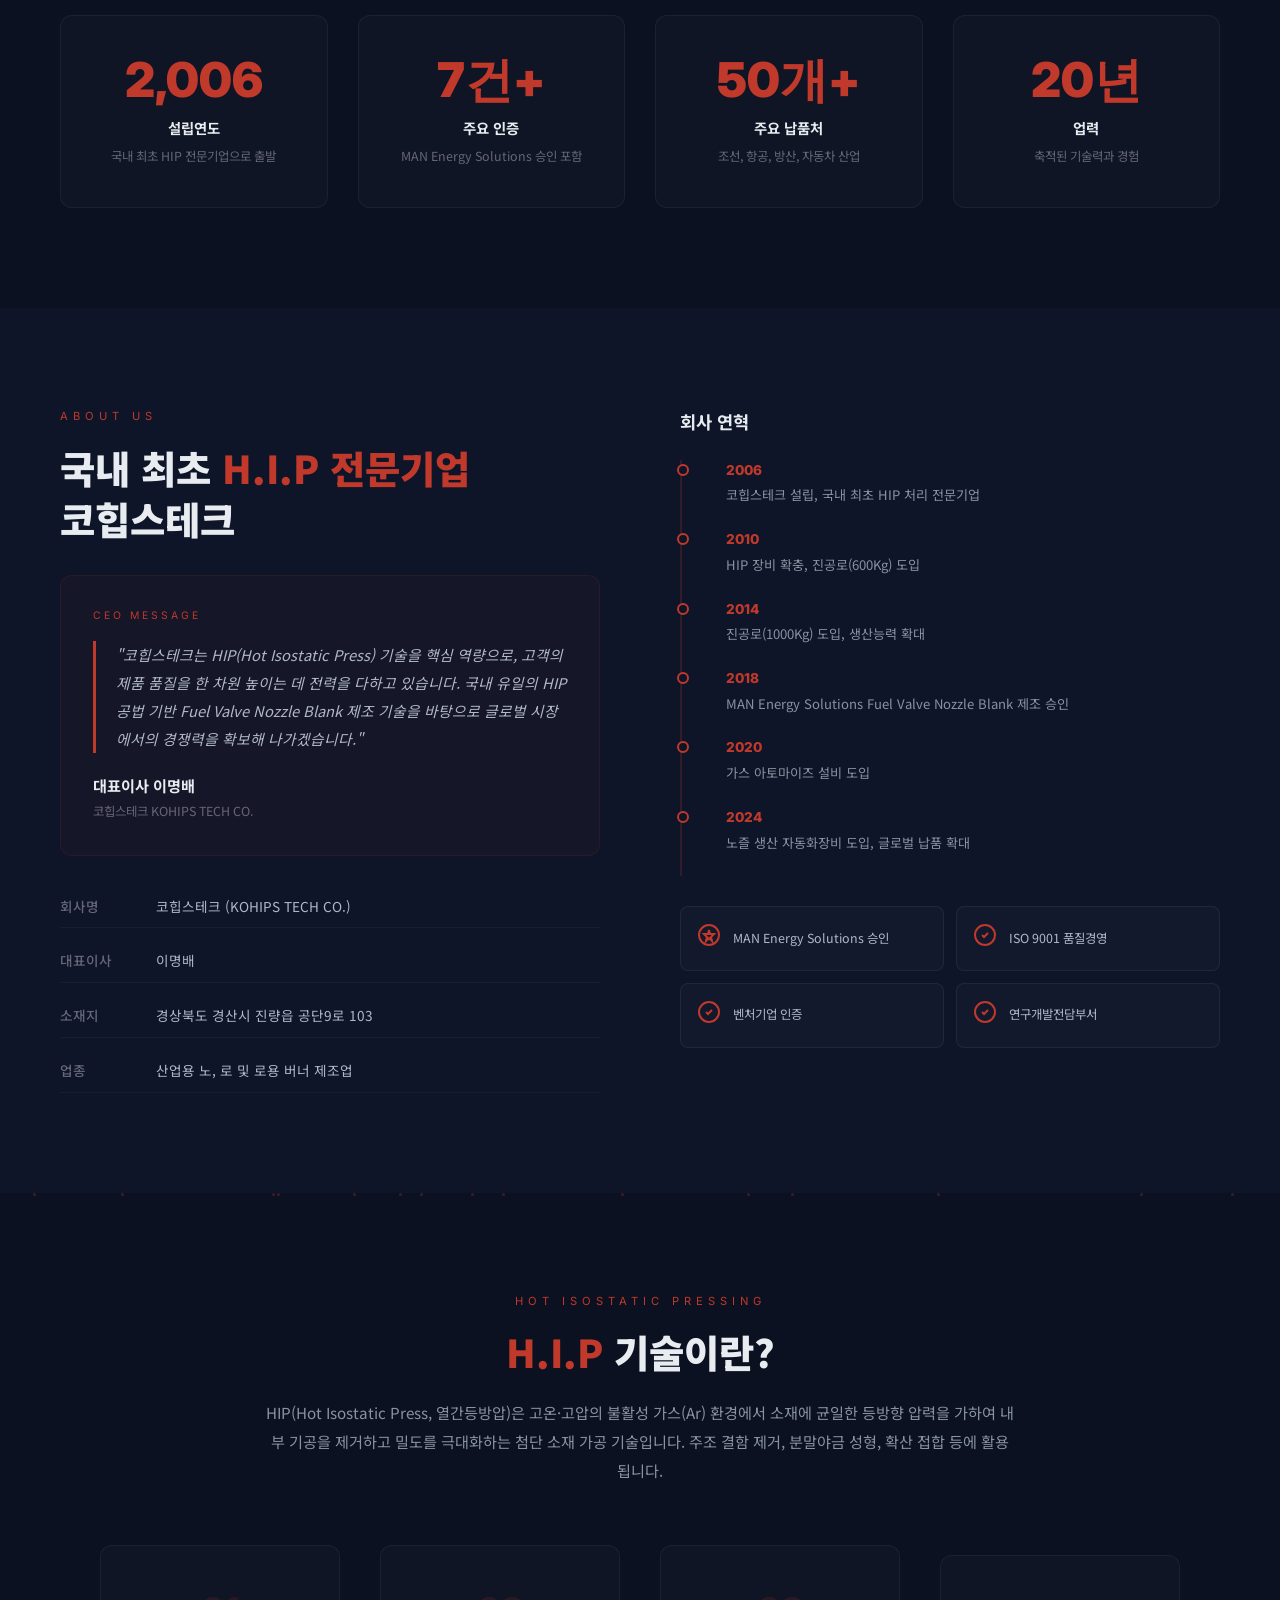
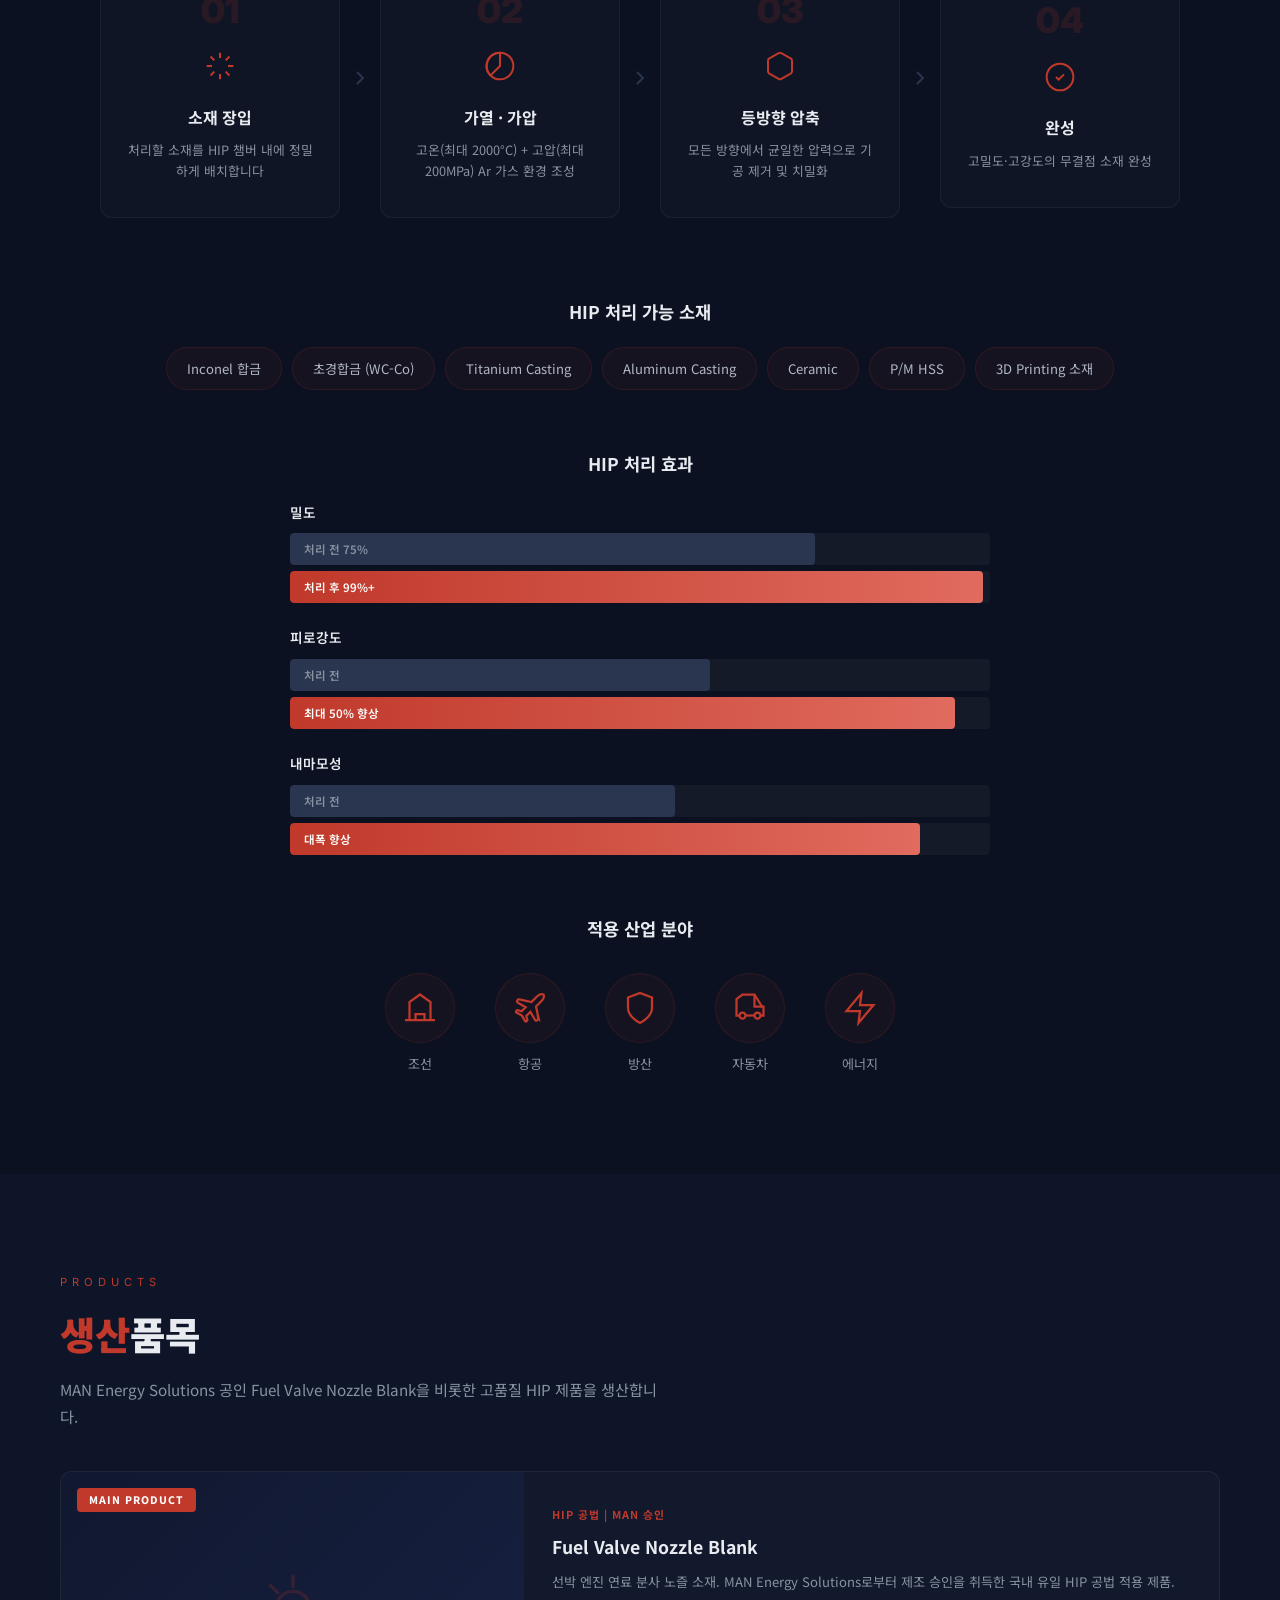
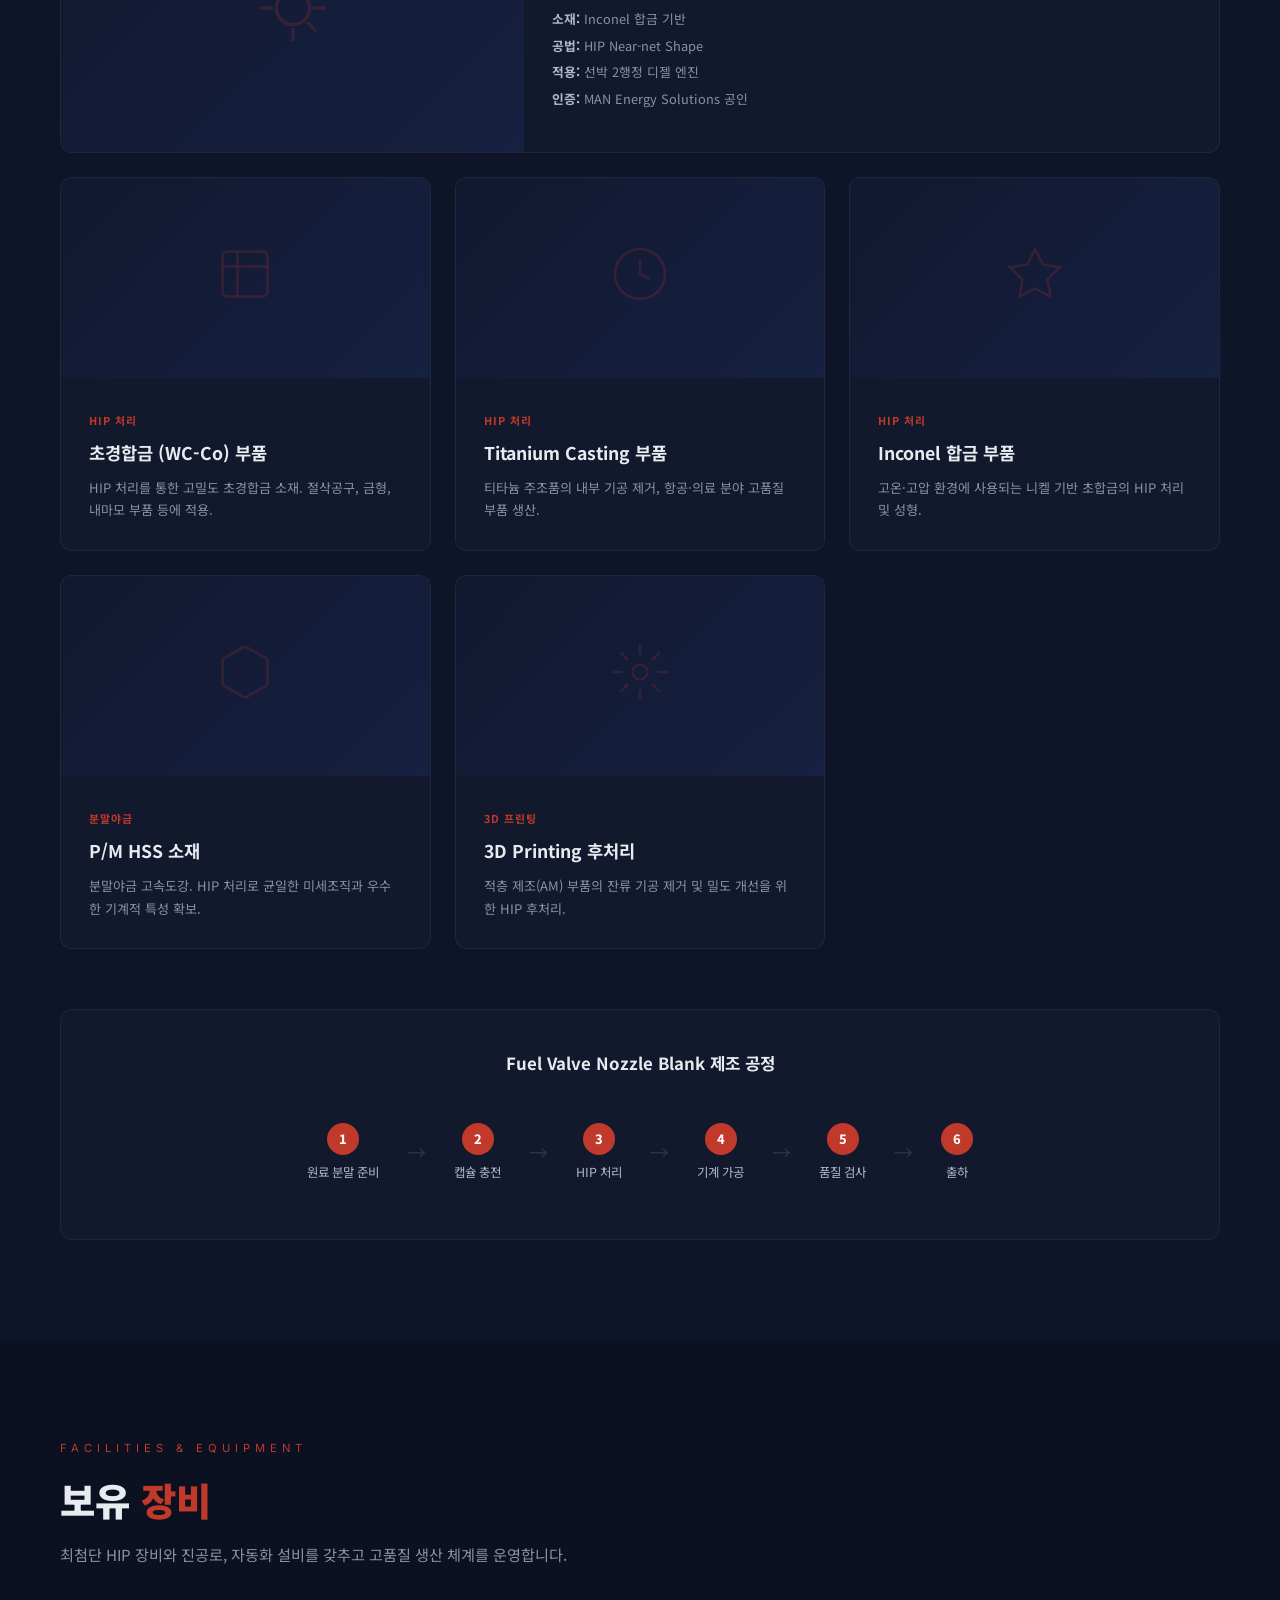
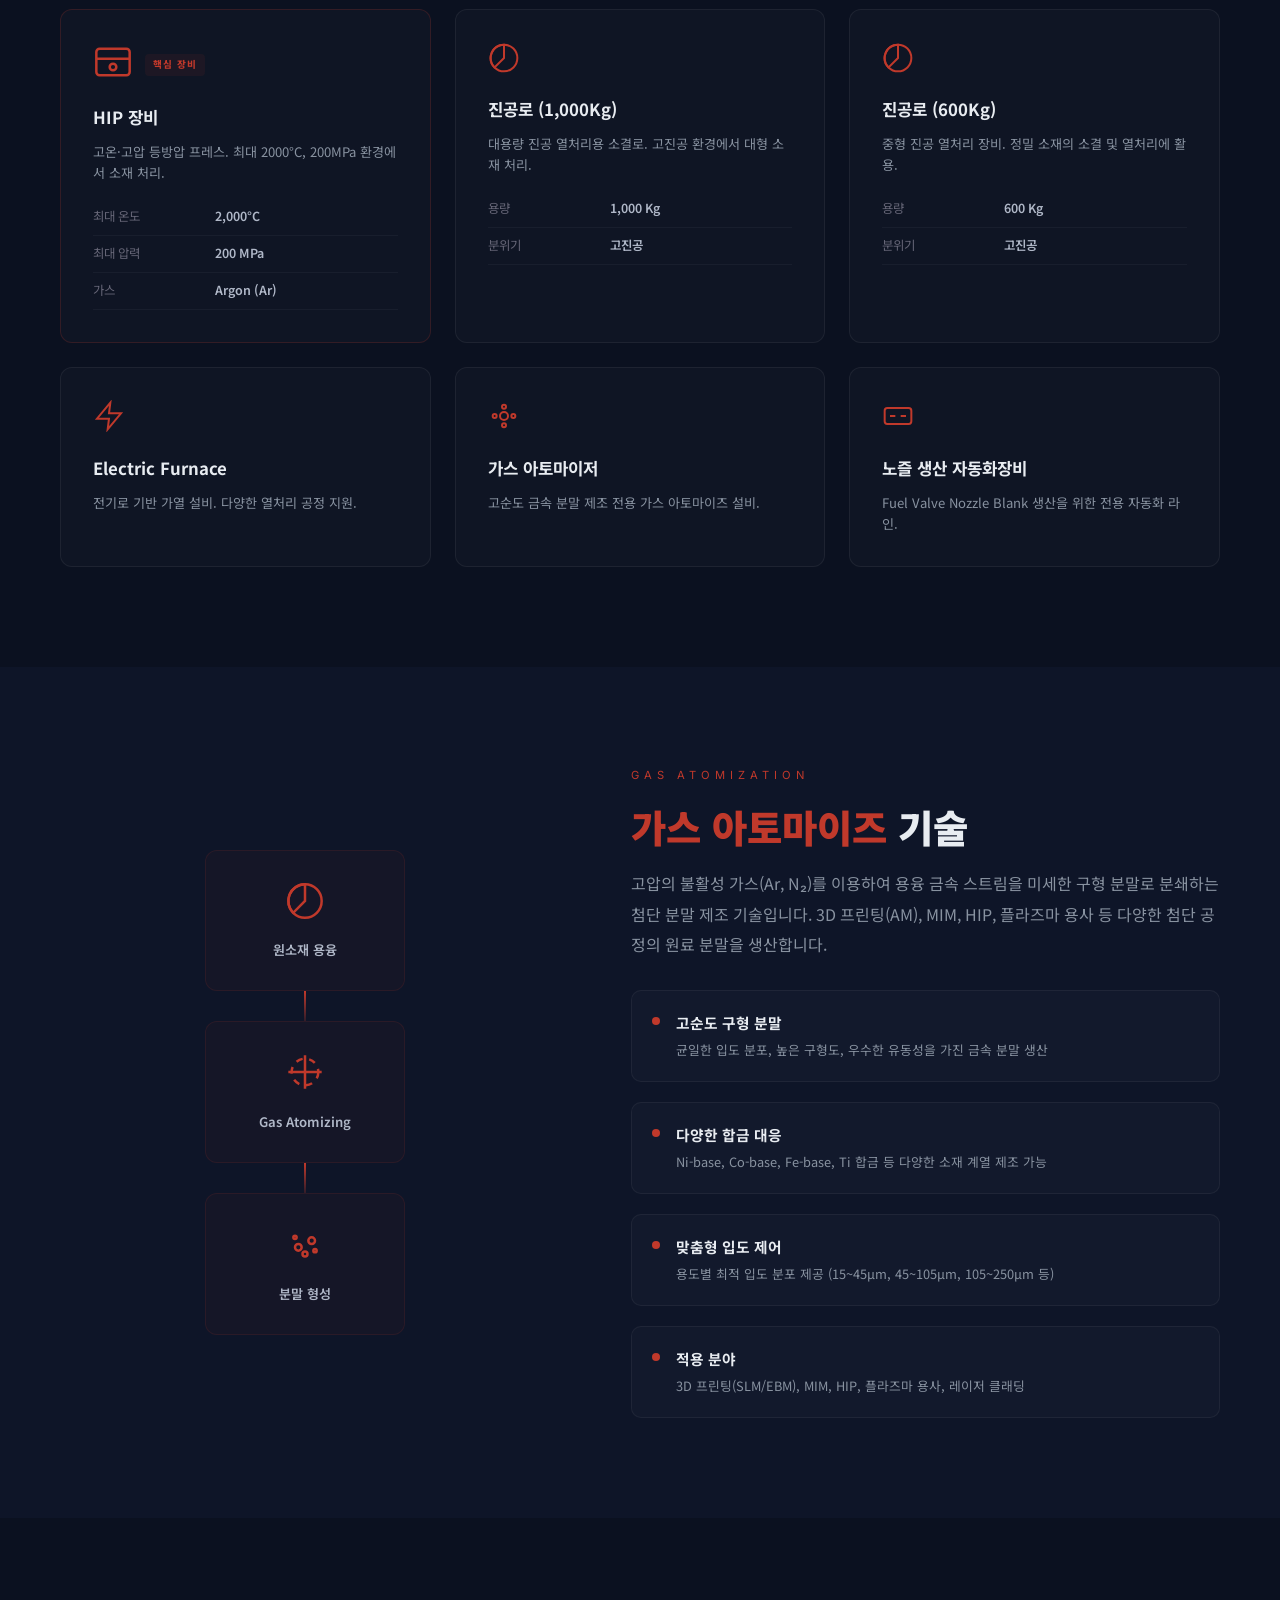
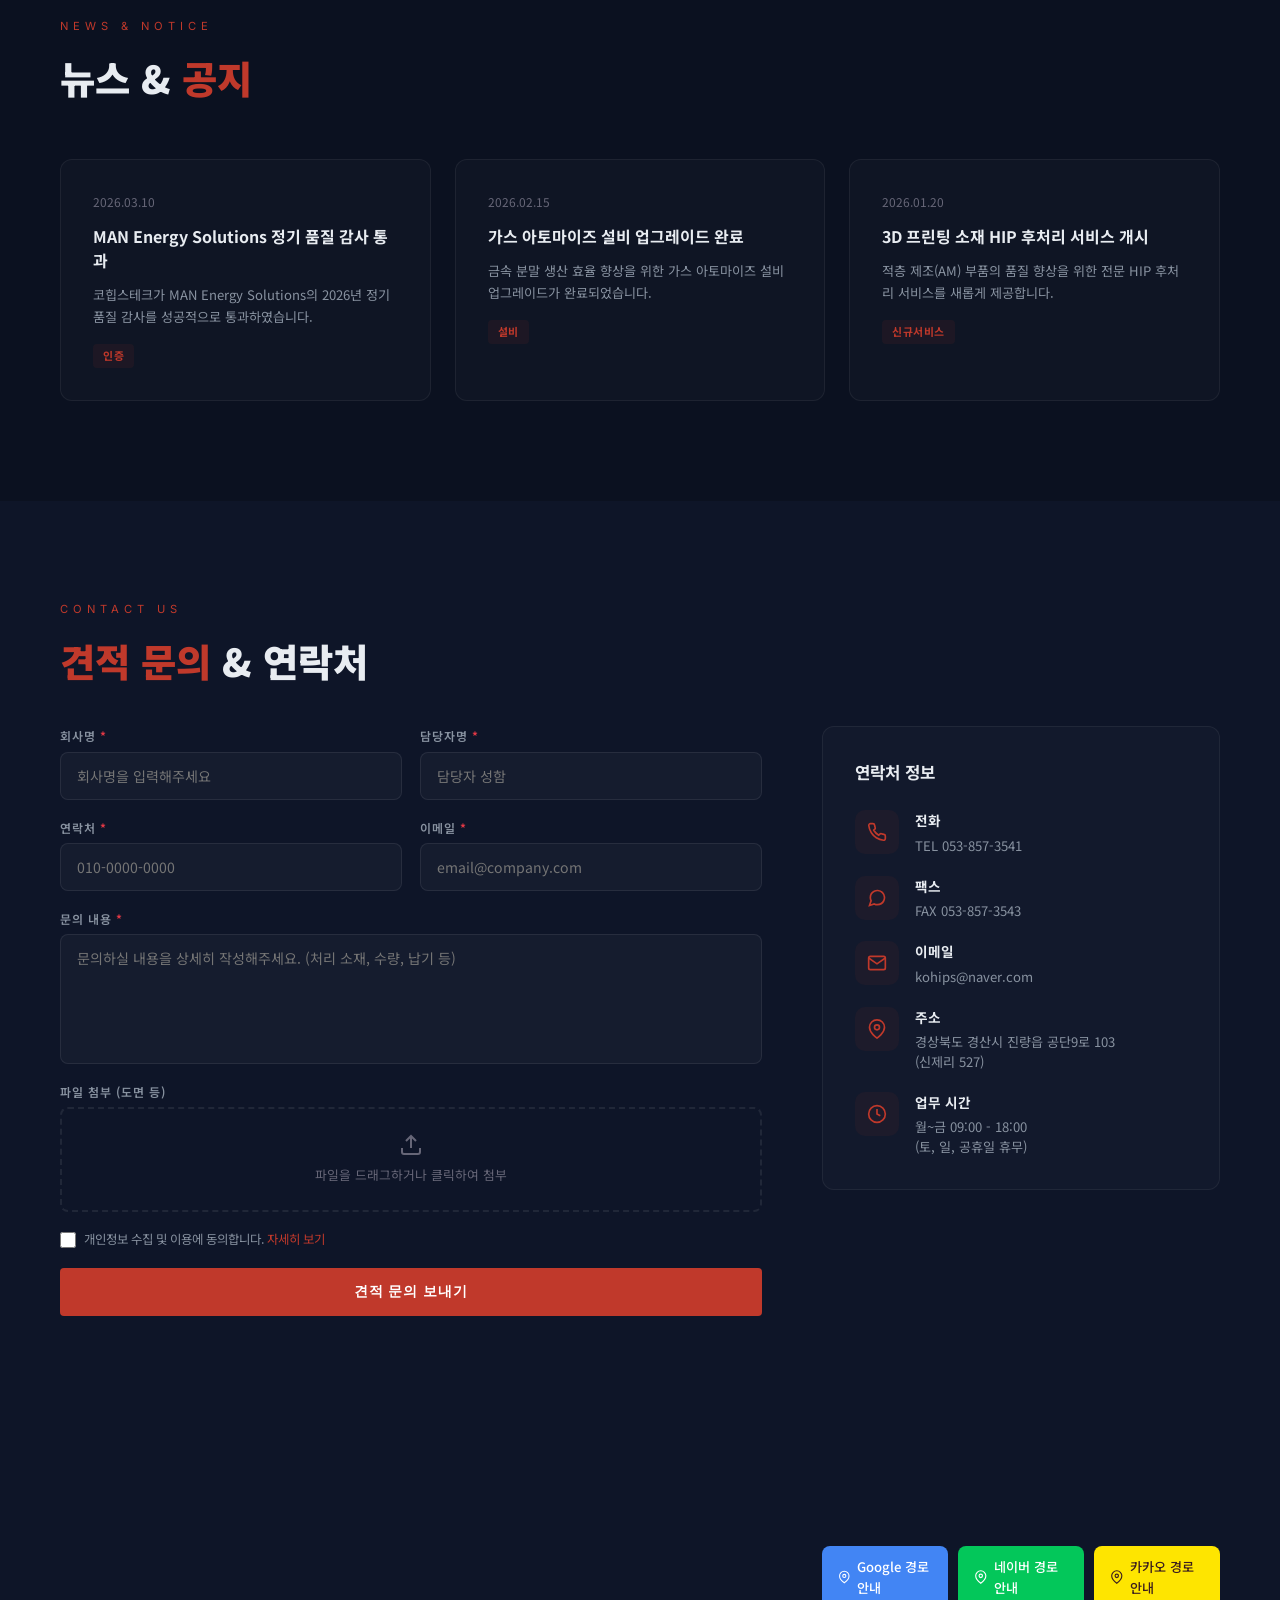
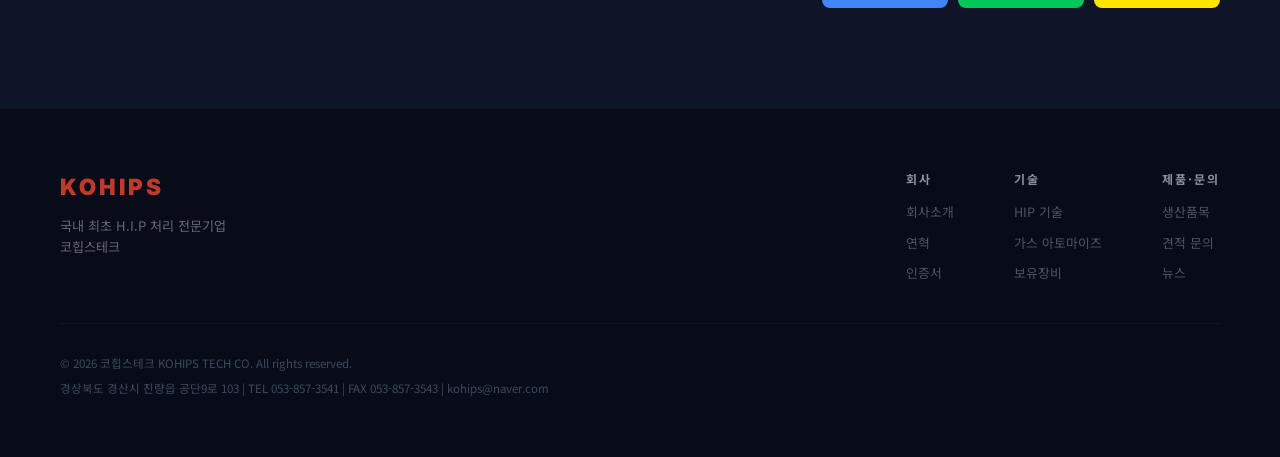
==== commit 580eae70: "feat: 키컬러 레드 변경 + 히어로 이미지 고해상도 개선 + 지도 URL 수정 - 사이트 키컬러를 블루(#3A7BD5)에서 세련된 레드(#C0392B)로 전면 변경 - 히어로 " ====
--- a/index.html
+++ b/index.html
@@ -922,7 +922,7 @@
           </div>
           <div class="form-check">
             <input type="checkbox" id="privacyCheck" required>
-            <label for="privacyCheck"><span data-i18n="form_privacy">개인정보 수집 및 이용에 동의합니다.</span> <a href="#" style="color:#3A7BD5;" data-i18n="form_privacy_link">자세히 보기</a></label>
+            <label for="privacyCheck"><span data-i18n="form_privacy">개인정보 수집 및 이용에 동의합니다.</span> <a href="#" style="color:#C0392B;" data-i18n="form_privacy_link">자세히 보기</a></label>
           </div>
           <button type="submit" class="btn-primary magnetic" data-i18n="form_submit">견적 문의 보내기</button>
         </form>
@@ -1005,7 +1005,7 @@
                 <span data-i18n="map_google">Google 경로안내</span>
               </a>
               <a
-                href="https://map.naver.com/p/directions/-/14326500,4288000,코힙스테크//walk?c=15,0,0,0,dh"
+                href="https://map.naver.com/p/search/경상북도+경산시+진량읍+공단9로+103"
                 target="_blank"
                 rel="noopener noreferrer"
                 class="map-btn map-btn-naver"
@@ -1015,7 +1015,7 @@
                 <span data-i18n="map_naver">네이버 경로안내</span>
               </a>
               <a
-                href="https://map.kakao.com/link/to/코힙스테크,35.82,128.78"
+                href="https://map.kakao.com/link/to/코힙스테크,35.8284,128.7445"
                 target="_blank"
                 rel="noopener noreferrer"
                 class="map-btn map-btn-kakao"
--- a/styles.css
+++ b/styles.css
@@ -10,12 +10,12 @@
 }
 a { color: inherit; text-decoration: none; }
 ul { list-style: none; }
-em { font-style: normal; color: #3A7BD5; }
+em { font-style: normal; color: #C0392B; }
 
 /* ===== Custom Cursor ===== */
 .cursor-dot {
   width: 8px; height: 8px;
-  background: #3A7BD5;
+  background: #C0392B;
   border-radius: 50%;
   position: fixed; top: 0; left: 0;
   pointer-events: none; z-index: 10000;
@@ -23,13 +23,13 @@
 }
 .cursor-ring {
   width: 40px; height: 40px;
-  border: 2px solid rgba(58,123,213,0.4);
+  border: 2px solid rgba(192,57,43,0.4);
   border-radius: 50%;
   position: fixed; top: 0; left: 0;
   pointer-events: none; z-index: 10000;
   transition: width 0.3s, height 0.3s, border-color 0.3s;
 }
-.cursor-ring.hover { width: 60px; height: 60px; border-color: #3A7BD5; }
+.cursor-ring.hover { width: 60px; height: 60px; border-color: #C0392B; }
 
 /* ===== Loader ===== */
 .loader {
@@ -44,7 +44,7 @@
 .loader-logo {
   font-family: 'Inter', sans-serif;
   font-size: 2.8rem; font-weight: 900;
-  letter-spacing: 8px; color: #3A7BD5;
+  letter-spacing: 8px; color: #C0392B;
 }
 .loader-sub {
   font-size: 0.7rem; letter-spacing: 5px; color: #556;
@@ -56,7 +56,7 @@
 }
 .loader-bar-fill {
   width: 0%; height: 100%;
-  background: linear-gradient(90deg, #3A7BD5, #6FA3EF);
+  background: linear-gradient(90deg, #C0392B, #E06B5E);
   transition: width 0.3s;
 }
 
@@ -72,7 +72,7 @@
   background: rgba(11,17,32,0.95);
   backdrop-filter: blur(20px);
   padding: 12px 50px;
-  border-bottom: 1px solid rgba(58,123,213,0.1);
+  border-bottom: 1px solid rgba(192,57,43,0.1);
 }
 .logo {
   display: flex; flex-direction: column;
@@ -80,7 +80,7 @@
 .logo strong {
   font-family: 'Inter', sans-serif;
   font-size: 1.5rem; font-weight: 900;
-  color: #3A7BD5; letter-spacing: 3px;
+  color: #C0392B; letter-spacing: 3px;
 }
 .logo span {
   font-size: 0.55rem; letter-spacing: 2px; color: #556; margin-top: 2px;
@@ -93,9 +93,9 @@
 }
 .nav-links a::after {
   content: ''; position: absolute; bottom: 0; left: 0;
-  width: 0; height: 2px; background: #3A7BD5; transition: width 0.3s;
-}
-.nav-links a:hover { color: #3A7BD5; }
+  width: 0; height: 2px; background: #C0392B; transition: width 0.3s;
+}
+.nav-links a:hover { color: #C0392B; }
 .nav-links a:hover::after { width: 100%; }
 
 .nav-right { display: flex; align-items: center; gap: 24px; }
@@ -106,8 +106,8 @@
   font-size: 0.7rem; font-weight: 700; letter-spacing: 1px;
   cursor: pointer; transition: all 0.3s;
 }
-.lang-btn.active { background: #3A7BD5; border-color: #3A7BD5; color: #fff; }
-.lang-btn:hover { border-color: #3A7BD5; }
+.lang-btn.active { background: #C0392B; border-color: #C0392B; color: #fff; }
+.lang-btn:hover { border-color: #C0392B; }
 .nav-phone {
   display: flex; align-items: center; gap: 6px;
   font-size: 0.8rem; color: #8892a0;
@@ -129,7 +129,7 @@
   display: block; font-size: 1.5rem; font-weight: 700;
   padding: 15px; text-align: center; transition: color 0.3s;
 }
-.mobile-menu a:hover { color: #3A7BD5; }
+.mobile-menu a:hover { color: #C0392B; }
 
 /* Side Dots */
 .side-dots {
@@ -142,7 +142,7 @@
   border: 2px solid #2a3550; border-radius: 50%;
   cursor: pointer; transition: 0.3s; position: relative;
 }
-.side-dot.active { border-color: #3A7BD5; background: #3A7BD5; }
+.side-dot.active { border-color: #C0392B; background: #C0392B; }
 .side-dot-label {
   position: absolute; right: 22px; top: 50%;
   transform: translateY(-50%);
@@ -160,7 +160,7 @@
 .hero-picture { position: absolute; inset: 0; z-index: 0; }
 .hero-picture img {
   width: 100%; height: 100%;
-  object-fit: cover; object-position: center;
+  object-fit: cover; object-position: center 35%;
   display: block;
 }
 .hero-bg canvas { position: absolute; inset: 0; width: 100%; height: 100%; z-index: 1; }
@@ -184,7 +184,7 @@
 }
 .hero-label {
   font-family: 'Inter', sans-serif;
-  font-size: 0.75rem; letter-spacing: 5px; color: #3A7BD5;
+  font-size: 0.75rem; letter-spacing: 5px; color: #C0392B;
   margin-bottom: 24px;
   opacity: 0; transform: translateY(20px);
   animation: fadeUp 0.6s 0.3s forwards;
@@ -197,7 +197,7 @@
   animation: fadeUp 0.6s 0.5s forwards;
 }
 .hero-title .line { display: block; }
-.hero-title em { font-style: normal; color: #3A7BD5; }
+.hero-title em { font-style: normal; color: #C0392B; }
 .hero-desc {
   font-size: 1rem; color: #8892a0;
   max-width: 560px; line-height: 1.8;
@@ -220,7 +220,7 @@
   justify-content: center; cursor: pointer;
   transition: all 0.3s;
 }
-.hero-arrow:hover { background: rgba(58,123,213,0.2); border-color: #3A7BD5; }
+.hero-arrow:hover { background: rgba(192,57,43,0.2); border-color: #C0392B; }
 .hero-arrow-left { left: 20px; }
 .hero-arrow-right { right: 20px; }
 
@@ -234,7 +234,7 @@
   border: 2px solid #3a4a60; background: transparent;
   cursor: pointer; transition: 0.3s;
 }
-.slider-dot.active { background: #3A7BD5; border-color: #3A7BD5; }
+.slider-dot.active { background: #C0392B; border-color: #C0392B; }
 
 .hero-scroll {
   position: absolute; bottom: 30px; left: 50%;
@@ -245,7 +245,7 @@
 .hero-scroll span { font-size: 0.6rem; letter-spacing: 3px; color: #4a5568; }
 .scroll-line {
   width: 1px; height: 40px;
-  background: linear-gradient(to bottom, #3A7BD5, transparent);
+  background: linear-gradient(to bottom, #C0392B, transparent);
   animation: scrollPulse 2s infinite;
 }
 
@@ -259,7 +259,7 @@
 .btn-primary {
   display: inline-block;
   padding: 15px 36px;
-  background: #3A7BD5;
+  background: #C0392B;
   color: #fff; font-size: 0.85rem;
   font-weight: 700; letter-spacing: 1px;
   border: none; cursor: pointer;
@@ -269,7 +269,7 @@
 }
 .btn-primary:hover {
   transform: translateY(-2px);
-  box-shadow: 0 10px 30px rgba(58,123,213,0.3);
+  box-shadow: 0 10px 30px rgba(192,57,43,0.3);
 }
 .btn-primary::before {
   content: ''; position: absolute; inset: 0;
@@ -288,7 +288,7 @@
   border-radius: 4px; cursor: pointer;
   transition: border-color 0.3s, color 0.3s;
 }
-.btn-outline:hover { border-color: #3A7BD5; color: #3A7BD5; }
+.btn-outline:hover { border-color: #C0392B; color: #C0392B; }
 
 /* ===== Sections ===== */
 section { position: relative; overflow: hidden; }
@@ -300,7 +300,7 @@
 .section-label {
   font-family: 'Inter', sans-serif;
   font-size: 0.7rem; letter-spacing: 5px;
-  color: #3A7BD5; margin-bottom: 16px;
+  color: #C0392B; margin-bottom: 16px;
 }
 .section-title {
   font-size: clamp(1.8rem, 3vw, 2.8rem);
@@ -338,12 +338,12 @@
 }
 .service-card:hover {
   transform: translateY(-8px);
-  border-color: rgba(58,123,213,0.4);
-  background: rgba(58,123,213,0.04);
-  box-shadow: 0 20px 50px rgba(58,123,213,0.08);
+  border-color: rgba(192,57,43,0.4);
+  background: rgba(192,57,43,0.04);
+  box-shadow: 0 20px 50px rgba(192,57,43,0.08);
 }
 .service-icon {
-  color: #3A7BD5; margin-bottom: 20px;
+  color: #C0392B; margin-bottom: 20px;
 }
 .service-card h3 {
   font-size: 1.05rem; font-weight: 700; margin-bottom: 10px;
@@ -353,7 +353,7 @@
 }
 .service-arrow {
   display: inline-block; margin-top: 16px;
-  color: #3A7BD5; font-size: 1.2rem;
+  color: #C0392B; font-size: 1.2rem;
   transition: transform 0.3s;
 }
 .service-card:hover .service-arrow { transform: translateX(6px); }
@@ -372,11 +372,11 @@
   border: 1px solid rgba(255,255,255,0.05);
   border-radius: 12px; transition: 0.3s;
 }
-.number-item:hover { border-color: rgba(58,123,213,0.3); }
+.number-item:hover { border-color: rgba(192,57,43,0.3); }
 .number-value {
   font-family: 'Inter', sans-serif;
   font-size: 3rem; font-weight: 900;
-  color: #3A7BD5; line-height: 1;
+  color: #C0392B; line-height: 1;
 }
 .number-label {
   font-size: 0.9rem; font-weight: 700;
@@ -393,20 +393,20 @@
   gap: 80px; align-items: start;
 }
 .about-ceo {
-  background: rgba(58,123,213,0.04);
-  border: 1px solid rgba(58,123,213,0.12);
+  background: rgba(192,57,43,0.04);
+  border: 1px solid rgba(192,57,43,0.12);
   border-radius: 12px; padding: 32px;
   margin-top: 30px;
 }
 .ceo-badge {
   font-family: 'Inter', sans-serif;
   font-size: 0.65rem; letter-spacing: 3px;
-  color: #3A7BD5; margin-bottom: 16px;
+  color: #C0392B; margin-bottom: 16px;
 }
 .about-ceo blockquote {
   font-size: 0.92rem; line-height: 1.9;
   color: #b0b8c8; font-style: italic;
-  border-left: 3px solid #3A7BD5;
+  border-left: 3px solid #C0392B;
   padding-left: 20px; margin-bottom: 20px;
 }
 .ceo-name strong { display: block; font-size: 0.95rem; }
@@ -432,7 +432,7 @@
 }
 .timeline-track {
   position: relative; padding-left: 24px;
-  border-left: 2px solid rgba(58,123,213,0.2);
+  border-left: 2px solid rgba(192,57,43,0.2);
 }
 .timeline-item {
   position: relative; padding-bottom: 24px; padding-left: 20px;
@@ -443,12 +443,12 @@
   width: 12px; height: 12px;
   border-radius: 50%;
   background: #0e1528;
-  border: 2px solid #3A7BD5;
+  border: 2px solid #C0392B;
 }
 .timeline-year {
   font-family: 'Inter', sans-serif;
   font-size: 0.85rem; font-weight: 800;
-  color: #3A7BD5; margin-bottom: 4px;
+  color: #C0392B; margin-bottom: 4px;
 }
 .timeline-content { font-size: 0.82rem; color: #8892a0; line-height: 1.5; }
 
@@ -463,8 +463,8 @@
   border: 1px solid rgba(255,255,255,0.06);
   border-radius: 8px; transition: 0.3s;
 }
-.cert-card:hover { border-color: rgba(58,123,213,0.3); }
-.cert-icon { color: #3A7BD5; min-width: 24px; }
+.cert-card:hover { border-color: rgba(192,57,43,0.3); }
+.cert-icon { color: #C0392B; min-width: 24px; }
 .cert-card span { font-size: 0.78rem; color: #b0b8c8; }
 
 /* ===== HIP TECHNOLOGY ===== */
@@ -488,17 +488,17 @@
   transition: all 0.4s;
 }
 .hip-step:hover {
-  background: rgba(58,123,213,0.06);
-  border-color: rgba(58,123,213,0.3);
+  background: rgba(192,57,43,0.06);
+  border-color: rgba(192,57,43,0.3);
   transform: translateY(-8px);
 }
 .hip-step-num {
   font-family: 'Inter', sans-serif;
   font-size: 2.2rem; font-weight: 900;
-  color: rgba(58,123,213,0.15); margin-bottom: 12px;
+  color: rgba(192,57,43,0.15); margin-bottom: 12px;
 }
 .hip-step-icon-wrap {
-  color: #3A7BD5; margin-bottom: 16px;
+  color: #C0392B; margin-bottom: 16px;
 }
 .hip-step h3 { font-size: 1rem; margin-bottom: 10px; }
 .hip-step p { font-size: 0.8rem; color: #8892a0; line-height: 1.6; }
@@ -516,15 +516,15 @@
 }
 .material-tag {
   padding: 10px 20px;
-  background: rgba(58,123,213,0.06);
-  border: 1px solid rgba(58,123,213,0.15);
+  background: rgba(192,57,43,0.06);
+  border: 1px solid rgba(192,57,43,0.15);
   border-radius: 30px;
   font-size: 0.82rem; color: #b0b8c8;
   transition: 0.3s;
 }
 .material-tag:hover {
-  border-color: #3A7BD5; color: #3A7BD5;
-  background: rgba(58,123,213,0.1);
+  border-color: #C0392B; color: #C0392B;
+  background: rgba(192,57,43,0.1);
 }
 
 /* Comparison */
@@ -542,7 +542,7 @@
   border-radius: 4px;
 }
 .bar-before .bar-fill { background: #2a3550; color: #8892a0; }
-.bar-after .bar-fill { background: linear-gradient(90deg, #3A7BD5, #6FA3EF); color: #fff; }
+.bar-after .bar-fill { background: linear-gradient(90deg, #C0392B, #E06B5E); color: #fff; }
 
 /* Industries */
 .hip-industries { text-align: center; }
@@ -551,15 +551,15 @@
 .industry-item { display: flex; flex-direction: column; align-items: center; gap: 10px; }
 .industry-icon {
   width: 70px; height: 70px;
-  background: rgba(58,123,213,0.06);
-  border: 1px solid rgba(58,123,213,0.15);
+  background: rgba(192,57,43,0.06);
+  border: 1px solid rgba(192,57,43,0.15);
   border-radius: 50%;
   display: flex; align-items: center; justify-content: center;
-  color: #3A7BD5; transition: 0.3s;
+  color: #C0392B; transition: 0.3s;
 }
 .industry-icon:hover {
-  background: rgba(58,123,213,0.12);
-  border-color: #3A7BD5;
+  background: rgba(192,57,43,0.12);
+  border-color: #C0392B;
   transform: translateY(-4px);
 }
 .industry-item span { font-size: 0.82rem; color: #8892a0; }
@@ -569,7 +569,7 @@
 .fp {
   position: absolute;
   width: 3px; height: 3px;
-  background: rgba(58,123,213,0.3);
+  background: rgba(192,57,43,0.3);
   border-radius: 50%;
   animation: float linear infinite;
 }
@@ -594,8 +594,8 @@
 }
 .product-card:hover {
   transform: translateY(-8px);
-  border-color: rgba(58,123,213,0.4);
-  box-shadow: 0 20px 50px rgba(58,123,213,0.08);
+  border-color: rgba(192,57,43,0.4);
+  box-shadow: 0 20px 50px rgba(192,57,43,0.08);
 }
 .product-featured { grid-column: 1 / -1; display: grid; grid-template-columns: 1fr 1.5fr; }
 .product-thumb {
@@ -605,11 +605,11 @@
   overflow: hidden;
 }
 .product-featured .product-thumb { height: auto; min-height: 280px; }
-.product-visual { color: rgba(58,123,213,0.2); }
-.product-card:hover .product-visual { color: rgba(58,123,213,0.4); }
+.product-visual { color: rgba(192,57,43,0.2); }
+.product-card:hover .product-visual { color: rgba(192,57,43,0.4); }
 .product-badge {
   position: absolute; top: 16px; left: 16px;
-  background: #3A7BD5; color: #fff;
+  background: #C0392B; color: #fff;
   padding: 4px 12px; border-radius: 4px;
   font-size: 0.65rem; font-weight: 800;
   letter-spacing: 1px;
@@ -618,7 +618,7 @@
 .product-tag {
   display: inline-block;
   font-size: 0.68rem; font-weight: 700;
-  letter-spacing: 1px; color: #3A7BD5;
+  letter-spacing: 1px; color: #C0392B;
   margin-bottom: 10px;
 }
 .product-info h3 { font-size: 1.1rem; margin-bottom: 10px; font-weight: 700; }
@@ -648,7 +648,7 @@
 }
 .process-num {
   width: 32px; height: 32px;
-  background: #3A7BD5; color: #fff;
+  background: #C0392B; color: #fff;
   border-radius: 50%;
   display: flex; align-items: center; justify-content: center;
   font-size: 0.8rem; font-weight: 800;
@@ -669,16 +669,16 @@
   transition: all 0.4s;
 }
 .equip-card:hover {
-  border-color: rgba(58,123,213,0.4);
+  border-color: rgba(192,57,43,0.4);
   transform: translateY(-5px);
 }
-.equip-main { border-color: rgba(58,123,213,0.2); }
+.equip-main { border-color: rgba(192,57,43,0.2); }
 .equip-header { display: flex; align-items: center; gap: 12px; margin-bottom: 16px; }
-.equip-icon-wrap { color: #3A7BD5; }
+.equip-icon-wrap { color: #C0392B; }
 .equip-badge {
   font-size: 0.6rem; font-weight: 800;
-  letter-spacing: 1px; color: #3A7BD5;
-  background: rgba(58,123,213,0.08);
+  letter-spacing: 1px; color: #C0392B;
+  background: rgba(192,57,43,0.08);
   padding: 3px 8px; border-radius: 4px;
 }
 .equip-card h3 { font-size: 1.05rem; margin-bottom: 10px; }
@@ -708,22 +708,22 @@
   display: flex; flex-direction: column;
   align-items: center; gap: 12px;
   padding: 30px;
-  background: rgba(58,123,213,0.04);
-  border: 1px solid rgba(58,123,213,0.12);
+  background: rgba(192,57,43,0.04);
+  border: 1px solid rgba(192,57,43,0.12);
   border-radius: 12px;
   width: 200px;
   transition: 0.3s;
 }
 .atomize-stage:hover {
-  border-color: #3A7BD5;
-  background: rgba(58,123,213,0.08);
+  border-color: #C0392B;
+  background: rgba(192,57,43,0.08);
   transform: scale(1.05);
 }
-.stage-icon { color: #3A7BD5; }
+.stage-icon { color: #C0392B; }
 .atomize-stage span { font-size: 0.82rem; color: #b0b8c8; font-weight: 600; }
 .atomize-flow-line {
   width: 2px; height: 30px;
-  background: linear-gradient(to bottom, #3A7BD5, rgba(58,123,213,0.2));
+  background: linear-gradient(to bottom, #C0392B, rgba(192,57,43,0.2));
 }
 .atomize-features {
   display: flex; flex-direction: column; gap: 20px;
@@ -736,10 +736,10 @@
   border: 1px solid rgba(255,255,255,0.05);
   border-radius: 10px; transition: 0.3s;
 }
-.atomize-feature:hover { border-color: rgba(58,123,213,0.3); }
+.atomize-feature:hover { border-color: rgba(192,57,43,0.3); }
 .feature-dot {
   width: 8px; height: 8px; min-width: 8px;
-  background: #3A7BD5; border-radius: 50%;
+  background: #C0392B; border-radius: 50%;
   margin-top: 6px;
 }
 .atomize-feature h4 { font-size: 0.92rem; margin-bottom: 6px; }
@@ -762,7 +762,7 @@
   transition: all 0.4s; cursor: pointer;
 }
 .news-card:hover {
-  border-color: rgba(58,123,213,0.4);
+  border-color: rgba(192,57,43,0.4);
   transform: translateY(-5px);
 }
 .news-date { font-size: 0.75rem; color: #667; margin-bottom: 12px; }
@@ -771,8 +771,8 @@
 .news-tag {
   display: inline-block; margin-top: 16px;
   padding: 3px 10px; font-size: 0.68rem;
-  background: rgba(58,123,213,0.08);
-  color: #3A7BD5; border-radius: 4px;
+  background: rgba(192,57,43,0.08);
+  color: #C0392B; border-radius: 4px;
   font-weight: 700; letter-spacing: 0.5px;
 }
 
@@ -802,7 +802,7 @@
   transition: border-color 0.3s;
 }
 .form-group input:focus,
-.form-group textarea:focus { border-color: #3A7BD5; }
+.form-group textarea:focus { border-color: #C0392B; }
 .form-group textarea { height: 130px; resize: none; }
 
 .file-upload {
@@ -813,7 +813,7 @@
   border-radius: 8px; cursor: pointer;
   color: #667; transition: 0.3s;
 }
-.file-upload:hover { border-color: #3A7BD5; color: #3A7BD5; }
+.file-upload:hover { border-color: #C0392B; color: #C0392B; }
 .file-upload span { font-size: 0.8rem; }
 
 .form-check {
@@ -821,7 +821,7 @@
   font-size: 0.78rem; color: #8892a0;
 }
 .form-check input[type="checkbox"] {
-  width: 16px; height: 16px; accent-color: #3A7BD5;
+  width: 16px; height: 16px; accent-color: #C0392B;
 }
 
 .contact-info-card {
@@ -836,10 +836,10 @@
 }
 .contact-icon {
   width: 44px; height: 44px; min-width: 44px;
-  background: rgba(58,123,213,0.06);
+  background: rgba(192,57,43,0.06);
   border-radius: 10px;
   display: flex; align-items: center; justify-content: center;
-  color: #3A7BD5;
+  color: #C0392B;
 }
 .contact-item strong { display: block; font-size: 0.85rem; margin-bottom: 4px; }
 .contact-item p { font-size: 0.82rem; color: #8892a0; line-height: 1.5; }
@@ -905,7 +905,7 @@
 .translate-overlay .spinner {
   width: 36px; height: 36px;
   border: 3px solid rgba(255,255,255,0.3);
-  border-top-color: #3A7BD5;
+  border-top-color: #C0392B;
   border-radius: 50%;
   animation: spin 0.8s linear infinite;
 }
@@ -925,18 +925,22 @@
 .footer-logo {
   font-family: 'Inter', sans-serif;
   font-size: 1.4rem; font-weight: 900;
-  color: #3A7BD5; letter-spacing: 3px;
+  color: #C0392B; letter-spacing: 3px;
 }
 .footer-desc { font-size: 0.82rem; color: #667; margin-top: 10px; line-height: 1.6; }
 .footer-links { display: flex; gap: 60px; }
 .footer-col { display: flex; flex-direction: column; gap: 10px; }
 .footer-col h4 { font-size: 0.75rem; font-weight: 700; letter-spacing: 2px; color: #8892a0; margin-bottom: 4px; }
 .footer-col a { font-size: 0.8rem; color: #4a5568; transition: color 0.3s; }
-.footer-col a:hover { color: #3A7BD5; }
+.footer-col a:hover { color: #C0392B; }
 .footer-bottom { display: flex; flex-direction: column; gap: 6px; }
 .footer-bottom p { font-size: 0.72rem; color: #3a4a60; }
 
 /* ===== RESPONSIVE ===== */
+@media (min-width: 1921px) {
+  #hero { height: 85vh; }
+  .hero-picture img { object-position: center 30%; }
+}
 @media (max-width: 1200px) {
   .service-cards { grid-template-columns: repeat(2, 1fr); }
   .equip-grid { grid-template-columns: repeat(2, 1fr); }
